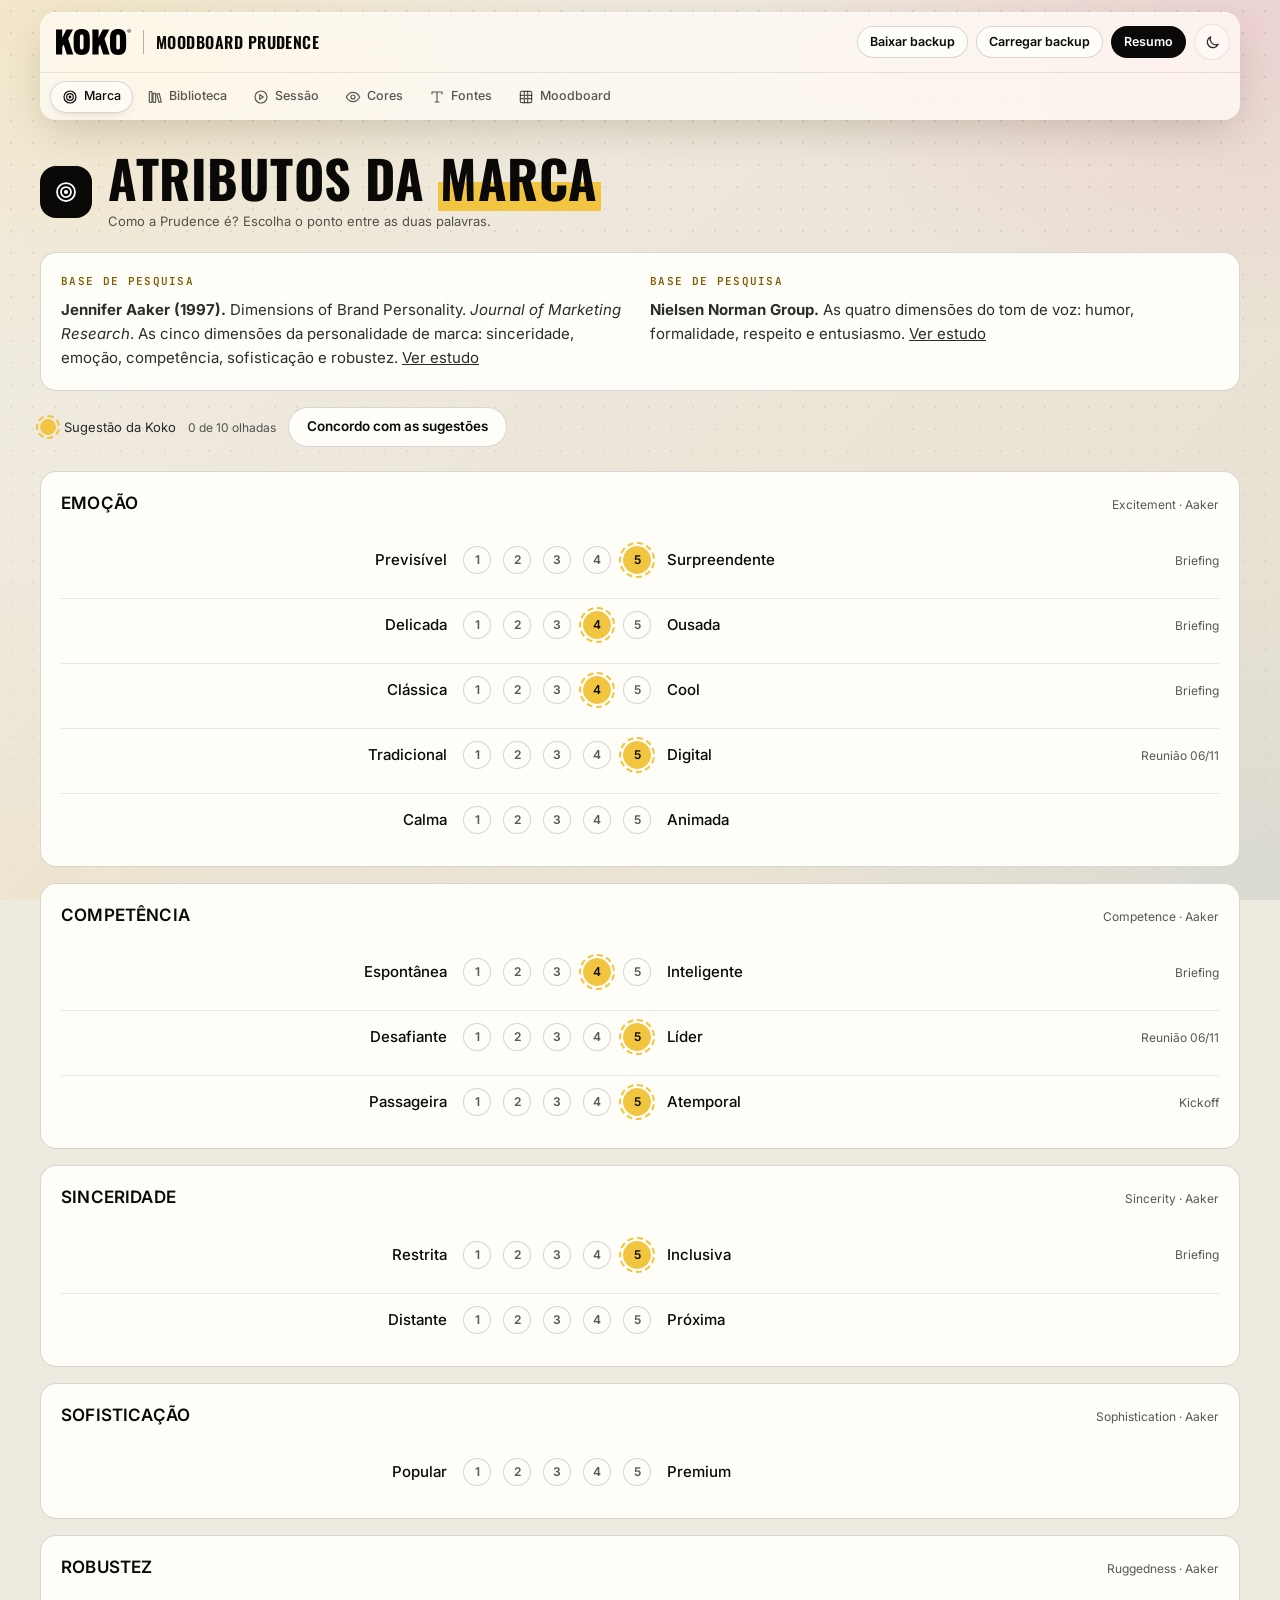
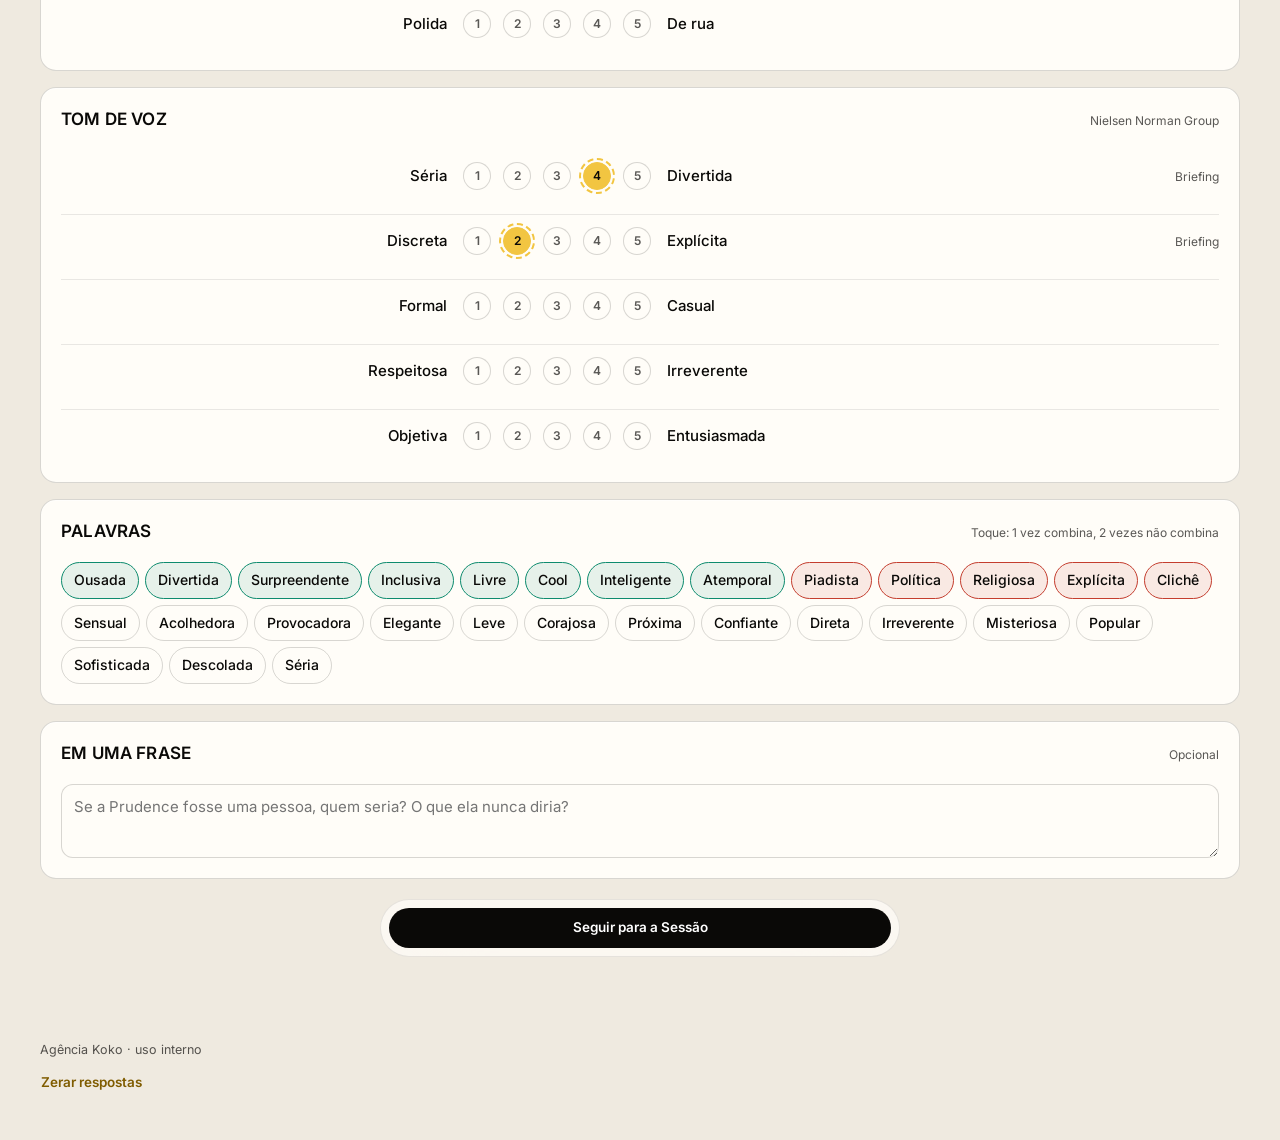
==== index.html @ bacb9eb4 "Moodboard e Resumo só com o que foi respondido; remove 'Quem está respondendo?' Co-Authored-By: Clau" ====
<!doctype html>
<html lang="pt-BR" data-tema="claro">
<head>
<meta charset="utf-8">
<meta name="viewport" content="width=device-width,initial-scale=1,viewport-fit=cover">
<meta name="robots" content="noindex, nofollow">
<link rel="icon" href="kit/marca/simbolo-preto.png">
<style>html,body{margin:0}img{max-width:100%}[hidden]{display:none!important}
/* fontes */
.fctl{position:sticky;top:57px;z-index:20;background:var(--bg);padding:10px 0 12px;border-bottom:1px solid var(--line);display:grid;gap:10px;margin-top:-6px}
.fctl .ft{font:inherit;font-size:20px;padding:12px 20px;border:1px solid var(--line);background:var(--card);color:var(--ink);border-radius:999px;width:100%}
.fctl .frow{display:flex;gap:14px;align-items:center;flex-wrap:wrap}
.fctl label{font-size:13px;color:var(--mute);display:flex;gap:8px;align-items:center}
.fctl input[type=range]{width:160px;accent-color:var(--ink)}
.aas{display:grid;grid-template-columns:repeat(auto-fill,minmax(120px,1fr));gap:10px;margin:10px 0 4px}.aa{display:flex;flex-direction:column;align-items:center;gap:2px;padding:14px 6px 10px;border:1px solid var(--line);border-radius:12px;background:var(--opaca);color:var(--ink);text-decoration:none}.aa:hover{border-color:var(--ink)}.aag{font-size:44px;line-height:1.1}.aan{font-size:12px;font-weight:600;text-align:center}.aab{font-size:10px;color:var(--tinta-4)}.aa.v-yes{border-color:var(--ok);outline:1px solid var(--ok);outline-offset:-1px}.aa.v-no{opacity:.45}
.fr{display:grid;grid-template-columns:230px minmax(0,1fr) 150px;gap:26px;align-items:center;padding:24px 0;border-bottom:1px solid var(--line)}
.fr.v-no{opacity:.4}
.fr.v-yes{border-left:4px solid var(--ok);padding-left:18px}
.fm{min-width:0}
.fm b{font-family:var(--f-d);font-size:21px;letter-spacing:-.02em;display:block;line-height:1.1}
.ftags{display:flex;flex-wrap:wrap;gap:4px;margin:8px 0 6px}
.ftag,.src{font-size:11px;font-weight:600;letter-spacing:.03em;border:1px solid var(--line);border-radius:999px;padding:2px 8px;color:var(--mute)}
.fwarn{color:var(--atencao-txt)}.src.s{color:var(--info-txt);border-color:currentColor}.src.g{color:var(--yes);border-color:currentColor}.src.a{color:var(--info-txt);border-color:currentColor}.src.m{color:var(--maybe);border-color:currentColor}
.fm p{margin:4px 0 8px;font-size:13px;color:var(--mute);line-height:1.4}
.fm a{font-size:13px;font-weight:600;color:var(--ink)}
.fs{font-size:var(--fs,72px);line-height:1.08;overflow-wrap:anywhere;min-width:0;color:var(--ink)}
.fimg{max-width:100%;max-height:300px;border-radius:var(--r1);display:block}
.fv{display:flex;flex-direction:column;gap:10px;align-items:flex-end}
.fvb{display:flex;gap:6px}
.fvb button{width:42px;height:42px;border-radius:50%;border:2px solid var(--line);background:var(--card);font-weight:800;font-size:18px;line-height:1}
.fvb button:hover{border-color:var(--ink)}
.fvb button[data-v=yes].on{background:var(--yes);border-color:var(--yes);color:#fff}
.fvb button[data-v=maybe].on{background:var(--maybe);border-color:var(--maybe);color:#fff}
.fvb button[data-v=no].on{background:var(--no);border-color:var(--no);color:#fff}
.fcmp{font-size:13px;display:flex;gap:6px;align-items:center;cursor:pointer;color:var(--mute)}
.cbar{position:fixed;left:50%;bottom:max(18px,env(safe-area-inset-bottom,0px));transform:translateX(-50%);z-index:80;background:var(--ink);color:var(--bg);border-radius:999px;padding:8px 10px 8px 20px;display:none;gap:12px;align-items:center;box-shadow:var(--sombra-popup);font-size:14px;white-space:nowrap}
.cbar.on{display:flex}
.cbar .kk-botao{background:var(--papel);color:var(--tinta);border-color:var(--papel)}
.panel.wide{max-width:1240px}
.cmpgrid{display:grid;grid-template-columns:repeat(auto-fit,minmax(300px,1fr));gap:28px;margin-top:20px}
.cc{border-top:2px solid var(--ink);padding-top:14px;min-width:0;overflow-wrap:anywhere}
.cc h3{margin:0}.cc a.kk-botao{margin-top:14px}
.fb{display:grid;grid-template-columns:repeat(auto-fill,minmax(280px,1fr));gap:22px}
.fbi{border-top:1px solid var(--line);padding-top:12px;min-width:0}
.fbi .big{font-size:56px;line-height:1.05;overflow-wrap:anywhere}
.fbi small{display:block;color:var(--mute);font-size:12px;margin-top:6px}
@media (max-width:860px){.fr{grid-template-columns:1fr;gap:12px}.fv{flex-direction:row;align-items:center;justify-content:space-between}.fctl{top:90px}}
</style>
<title>Moodboard da marca · Prudence</title>
<link rel="preconnect" href="https://fonts.googleapis.com">
<link rel="preconnect" href="https://fonts.gstatic.com" crossorigin>
<link rel="stylesheet" href="https://fonts.googleapis.com/css2?family=Oswald:wght@500;600;700&family=Inter:wght@400;500;600;700&family=JetBrains+Mono:wght@400;500;600&family=Playfair+Display:wght@400;500&display=swap">
<link rel="stylesheet" href="kit/koko.css">
<script src="kit/koko.js"></script>
<style>
/* Layout: prancha editorial em papel claro, filetes finos, tipografia grotesca. Três telas: Biblioteca (preparo), Sessão (avaliação ao vivo), Moodboard (resultado montado pelas reações). */
:root{
  --bg:var(--papel); --card:var(--opaca); --ink:var(--tinta); --mute:var(--tinta-3); --line:var(--borda); --soft:var(--rebaixo);
  --yes:var(--ok); --maybe:var(--atencao-txt); --no:var(--erro); --view:var(--inv-fundo);
  --f-d:var(--titulo); --f-b:var(--ui); --fs:72px;
}
*{box-sizing:border-box}
button{font:inherit;color:inherit;cursor:pointer}
.tag{font-size:11px;letter-spacing:.12em;text-transform:uppercase;font-weight:600;color:var(--mute)}
section.view{display:none;padding-top:26px}
section.view.on{display:block}
.head{display:flex;justify-content:space-between;align-items:end;gap:16px;flex-wrap:wrap;margin-bottom:22px}
.head h2{font-size:clamp(30px,4.6vw,54px);line-height:.98}
.head p{margin:10px 0 0;color:var(--mute);max-width:62ch}
.empty{border:1.5px dashed var(--line);border-radius:12px;padding:36px 24px;text-align:center;color:var(--mute)}
/* biblioteca */
.cat{border-top:1px solid var(--ink);padding:16px 0 34px}
.cat .chd{display:flex;justify-content:space-between;align-items:baseline;gap:14px;flex-wrap:wrap;margin-bottom:6px}
.cat h3{font-size:26px}
.cat .hint{color:var(--mute);font-size:14px;margin:0 0 14px;max-width:70ch}
.cat:not(.det) .grid{grid-template-columns:repeat(auto-fill,minmax(112px,1fr));gap:8px}.cat:not(.det) .th .im,.cat:not(.det) .drop{aspect-ratio:1/1}.cat:not(.det) .th input,.cat:not(.det) .th .lk{display:none}.cat:not(.det) .th .pickd{font-size:10px;padding:3px 7px}.grid{display:grid;grid-template-columns:repeat(auto-fill,minmax(168px,1fr));gap:12px}
.th{position:relative;background:var(--card);border-radius:var(--r1);overflow:hidden;border:2px solid transparent}
.th.sel{border-color:var(--ink)}
.th .im{display:block;width:100%;aspect-ratio:4/5;object-fit:cover;cursor:pointer;background:var(--soft)}
.th input{width:100%;border:0;border-top:1px solid var(--line);background:none;font:inherit;font-size:12px;padding:7px 8px;color:var(--ink)}
.th .lk{display:block;padding:6px 8px;font-size:12px;font-weight:600;color:var(--ink);border-top:1px solid var(--line);text-decoration:none}.th .lk:hover{text-decoration:underline}
.th .x{position:absolute;top:6px;right:6px;width:24px;height:24px;border-radius:50%;border:0;background:color-mix(in srgb,var(--inv-fundo) 70%,transparent);color:#fff;font-size:11px}
.th .pickd{position:absolute;top:6px;left:6px;border:0;border-radius:999px;background:color-mix(in srgb,var(--inv-fundo) 70%,transparent);color:#fff;font-size:11px;font-weight:600;padding:4px 9px}
.th.sel .pickd{background:#fff;color:#000}
.drop{aspect-ratio:4/5;border:1.5px dashed var(--line);border-radius:var(--r1);display:grid;place-items:center;text-align:center;color:var(--mute);font-size:13px;padding:12px;background:none}
.drop:hover,.cat.over .drop{border-color:var(--ink);color:var(--ink)}
.cat.over{background:color-mix(in srgb,var(--ink) 5%,transparent)}
.duels{display:flex;flex-wrap:wrap;gap:12px}
.dl{display:flex;align-items:center;gap:8px;background:var(--card);border-radius:8px;padding:8px}
.dl img{width:64px;height:80px;object-fit:cover;border-radius:var(--r1)}
.dl .dlq{max-width:220px;font-size:13px;line-height:1.3}
.dl .vs{font-family:var(--f-d);font-weight:800;font-size:13px;color:var(--mute)}
/* sessao */
.pills{display:flex;gap:6px;flex-wrap:wrap;margin-bottom:14px}
.prog{display:flex;justify-content:space-between;gap:12px;flex-wrap:wrap;font-size:13px;color:var(--mute);margin-bottom:10px;font-variant-numeric:tabular-nums}
.prog b{color:var(--ink)}
.t-yes{color:var(--yes)}.t-maybe{color:var(--maybe)}.t-no{color:var(--no)}
.single{display:grid;grid-template-columns:minmax(0,1.7fr) minmax(300px,1fr);gap:20px;align-items:stretch}
.viewer{background:var(--view);border-radius:var(--r2);display:grid;place-items:center;min-height:min(72vh,720px);position:relative;overflow:hidden}
.viewer img{max-width:100%;max-height:min(72vh,720px);object-fit:contain;display:block;cursor:zoom-in}
.side{display:flex;flex-direction:column;gap:14px;min-width:0}
.side h3{font-size:clamp(22px,2.6vw,32px);line-height:1.05}
.votes{display:grid;grid-template-columns:repeat(3,1fr);gap:8px}
.vote{border:2px solid var(--line);background:var(--card);border-radius:12px;padding:14px 6px;font-weight:700;font-size:15px;display:flex;flex-direction:column;align-items:center;gap:2px}
.vote span{font-size:26px;line-height:1;font-family:var(--f-d)}
.vote:hover{border-color:var(--ink)}
.vote[data-v="yes"].on{background:var(--yes);border-color:var(--yes);color:#fff}
.vote[data-v="maybe"].on{background:var(--maybe);border-color:var(--maybe);color:#fff}
.vote[data-v="no"].on{background:var(--no);border-color:var(--no);color:#fff}
.lbl{font-size:12px;color:var(--mute)}
.asp{display:flex;flex-wrap:wrap;gap:6px}
.ch{border:1.5px solid var(--line);background:none;border-radius:999px;padding:6px 12px;font-size:14px;font-weight:500;display:inline-flex;gap:6px;align-items:center}
.ch.pos{background:color-mix(in srgb,var(--yes) 18%,transparent);border-color:var(--yes)}
.ch.neg{background:color-mix(in srgb,var(--no) 18%,transparent);border-color:var(--no)}
.ch i{font-style:normal;font-weight:800;font-family:var(--f-d)}
.ch.pos i{color:var(--yes)}.ch.neg i{color:var(--no)}
textarea.note{width:100%;min-height:74px;resize:vertical;border:1px solid var(--line);background:var(--card);border-radius:var(--r2);padding:10px 12px;font:inherit;color:var(--ink)}
.navrow{display:flex;gap:8px;margin-top:auto}
.navrow .kk-botao{flex:1}
.strip{display:flex;gap:6px;overflow-x:auto;padding:14px 2px 6px;margin-top:10px}
.sm{flex:0 0 auto;width:58px;height:72px;border-radius:var(--r1);overflow:hidden;position:relative;border:3px solid transparent;padding:0;background:var(--soft);opacity:.75}
.sm img{width:100%;height:100%;object-fit:cover;display:block}
.sm.cur{opacity:1;outline:2px solid var(--ink);outline-offset:1px}
.sm.v-yes{border-color:var(--yes)}.sm.v-maybe{border-color:var(--maybe)}.sm.v-no{border-color:var(--no)}
.sm.duelsm{display:flex}.sm.duelsm img{width:50%}
.sm.v-pick{border-color:var(--ink)}
/* moodboard */
.mb-top{display:grid;grid-template-columns:1.1fr 1fr 1fr;border-top:1px solid var(--ink);border-bottom:1px solid var(--line);margin-bottom:26px}
.mb-top>div{padding:20px 22px 24px 0;min-width:0}
.mb-top>div+div{border-left:1px solid var(--line);padding-left:22px}
.mb-title{font-family:var(--f-d);font-weight:800;font-stretch:75%;font-size:clamp(52px,9vw,118px);line-height:.9;letter-spacing:-.03em;margin:10px 0 8px}
.mb-sub{color:var(--mute);margin:0}
.tal{display:flex;flex-direction:column;gap:7px;margin-top:12px}
.tr{display:grid;grid-template-columns:110px 1fr 26px;gap:10px;align-items:center;font-size:14px}
.tr .bar2{height:8px;background:var(--soft);border-radius:var(--rf);overflow:hidden}.tr .bar2 i{display:block;height:100%}
.tr.p i{background:var(--yes)}.tr.n i{background:var(--no)}
.tr span:last-child{text-align:right;color:var(--mute);font-variant-numeric:tabular-nums}
.sec{margin:0 0 34px;padding-top:14px;border-top:1px solid var(--line)}
.sec .sh{display:flex;justify-content:space-between;align-items:baseline;margin-bottom:12px}
.sec h3{font-size:24px}
.mos{display:grid;grid-template-columns:repeat(4,1fr);grid-auto-rows:clamp(130px,15vw,210px);gap:8px;grid-auto-flow:dense}
.mt{position:relative;border-radius:var(--r1);overflow:hidden;background:var(--soft);cursor:zoom-in;border:0;padding:0}
.mt img{position:absolute;inset:0;width:100%;height:100%;object-fit:cover;display:block}
.mt.L{grid-column:span 2;grid-row:span 2}.mt.T{grid-row:span 2}.mt.W{grid-column:span 2}
.mt .c{position:absolute;left:0;right:0;bottom:0;padding:8px 10px;background:color-mix(in srgb,var(--inv-fundo) 78%,transparent);color:var(--inv-tinta);font-size:12px;opacity:0;transition:opacity .15s;text-align:left}
.mt:hover .c{opacity:1}
.row{display:flex;flex-wrap:wrap;gap:8px}
.never img{width:96px;height:120px;object-fit:cover;border-radius:var(--r1);filter:grayscale(1);opacity:.7;display:block}
.pref{display:flex;align-items:center;gap:12px;background:var(--card);border-radius:var(--r2);padding:10px;flex:1 1 360px;min-width:0}
.pref .w{width:86px;height:108px;object-fit:cover;border-radius:var(--r1);outline:3px solid var(--yes);outline-offset:-3px}
.pref .l{width:56px;height:70px;object-fit:cover;border-radius:var(--r1);filter:grayscale(1);opacity:.6}
.pref .gt{font-family:var(--f-d);font-weight:800;color:var(--mute)}
.pref small{display:block;color:var(--mute);font-size:12px}
/* overlays */
.ov{position:fixed;inset:0;z-index:200;background:color-mix(in srgb,var(--inv-fundo) 60%,transparent);display:none;padding:max(20px,env(safe-area-inset-top,0px)) 20px 20px;overflow:auto}.ov.on{display:block}
.panel{max-width:820px;margin:0 auto;background:var(--card);border-radius:var(--r2);padding:24px 26px}
.panel h2{font-size:30px;margin-bottom:4px}.panel h3{font-size:12px;letter-spacing:.1em;text-transform:uppercase;color:var(--mute);margin:20px 0 8px;font-family:var(--f-b);font-weight:600}
.panel ul{margin:0;padding-left:18px}
.lb{position:fixed;inset:0;background:color-mix(in srgb,var(--inv-fundo) 92%,transparent);z-index:300;display:none;place-items:center;padding:24px;cursor:zoom-out}.lb.on{display:grid}.lb img{max-width:100%;max-height:100%;border-radius:var(--r1)}
.toast{position:fixed;left:50%;bottom:max(20px,env(safe-area-inset-bottom,0px));transform:translateX(-50%);background:var(--ink);color:var(--bg);padding:9px 16px;border-radius:999px;font-size:14px;z-index:400;display:none}.toast.on{display:block}

/* Visual do Design System interno da Koko: só variáveis do kit. */
h1,h2,h3{font-family:var(--titulo);text-transform:uppercase;font-weight:600;letter-spacing:.01em;margin:0}
.fm b,.vote span,.opt .cp span:first-child,.dl .vs,.pref .gt,.ch i,.mb-title{font-family:var(--titulo)}
.tag{font-family:var(--mono);color:var(--dourado-txt)}
section.view{padding-top:0}
.fctl{top:var(--topo-total);background:var(--vidro-barra);backdrop-filter:var(--desfoque);-webkit-backdrop-filter:var(--desfoque);padding:var(--esp-3) var(--esp-4);border:1px solid var(--borda-leve);border-radius:var(--r3);margin-top:0}
.fctl .ft{background:var(--opaca);border-color:var(--borda)}
.cat{border-top:1px solid var(--borda)}
.cat h3{font-size:24px}
.th{border-radius:var(--r2);border:1px solid var(--borda);background:var(--opaca)}
.th.sel{border-color:var(--tinta);outline:1px solid var(--tinta);outline-offset:-1px}
.dl,.pref,.opt{border-radius:var(--r2);background:var(--opaca);border:1px solid var(--borda)}
.viewer{border-radius:var(--r3)}
.vote{border-radius:var(--r2);border:1px solid var(--borda);background:var(--opaca)}
.vote[data-v="yes"].on,.vote[data-v="maybe"].on,.vote[data-v="no"].on{color:#fff}
.vote .kk-ic{width:26px;height:26px}
.ic{display:inline-flex;vertical-align:middle}
.fvb .kk-ic{width:20px;height:20px}
.fvb button{border-width:1px}
.th .x .kk-ic{width:12px;height:12px}
.th .x,.th .pickd{display:inline-flex;align-items:center;justify-content:center}
.prog .kk-ic{width:14px;height:14px}
.ch{border-width:1px;border-color:var(--borda)}
.ch.pos{background:var(--ok-fundo);border-color:var(--ok)}
.ch.neg{background:var(--erro-fundo);border-color:var(--erro)}
textarea.note{border-radius:var(--r2);background:var(--opaca);border-color:var(--borda)}
.panel{background:var(--opaca);border-radius:var(--r4);box-shadow:var(--sombra-popup);border:1px solid var(--borda-leve)}
.mb-title{font-stretch:normal;text-transform:uppercase;font-weight:700;letter-spacing:0;line-height:.95;font-size:clamp(40px,6.2vw,84px);overflow-wrap:normal}
.mb-top{border:1px solid var(--borda);border-radius:var(--r3);background:var(--opaca);overflow:hidden}.mb-top>div{padding:20px 22px 24px}.mb-top>div+div{padding-left:22px}
.sec{border-top-color:var(--borda)}
.kk-cabeca{margin-bottom:var(--esp-5)}
.kk-barra .kk-botao{flex:none}
.empty{border-color:var(--borda);border-radius:var(--r2)}
/* cores */
.pcard{width:min(100%,400px);margin:0 auto;display:flex;flex-direction:column;gap:var(--esp-3);transition:transform .2s,opacity .2s}
.pcard.sai-d{transform:translateX(60px) rotate(4deg);opacity:0}.pcard.sai-e{transform:translateX(-60px) rotate(-4deg);opacity:0}
.pcard.sim .pmock{outline:3px solid var(--ok);outline-offset:-3px}.pcard.nao .pmock{opacity:.5}
.pmock{--pb1:var(--tinta);--pb2:var(--papel);--pa1:var(--tinta-3);--pa2:var(--tinta-3);position:relative;aspect-ratio:4/5;overflow:hidden;border-radius:var(--r3);background:var(--pb1)}
.pmock .pc{position:absolute;right:-14%;top:-8%;width:68%;aspect-ratio:1;border-radius:var(--rf);background:var(--pa1)}
.pmock .pb{position:absolute;left:0;bottom:0;width:100%;height:13%;background:var(--pa2)}
.pmock .pl{position:absolute;left:8%;top:6%;color:var(--pb2);font-family:var(--titulo);font-size:20px;letter-spacing:.04em}
.pmock .pt{position:absolute;left:8%;bottom:20%;max-width:72%;color:var(--pb2);font-family:var(--titulo);font-size:clamp(30px,7vw,46px);line-height:.95;text-transform:uppercase}
.pt2{margin:var(--esp-2) 0 0;text-align:center;font-size:clamp(22px,3vw,28px)}
.psw{display:flex;gap:var(--esp-3);justify-content:center}
.psw div{flex:1;max-width:96px;text-align:center}
.psw i{--c:var(--borda);display:block;height:44px;border-radius:var(--r2);border:1px solid var(--borda);background:var(--c)}
.psw small{display:block;margin-top:4px;font-size:12px;color:var(--tinta-2)}
.pbar{display:flex;height:84px;border-radius:var(--r3);overflow:hidden;border:1px solid var(--borda)}
.pbar-i{--c:var(--borda);--w:auto;flex:0 0 var(--w);background:var(--c);display:flex;align-items:flex-end;padding:6px}
.pbar-i small{font-size:11px;color:var(--tinta);background:var(--opaca);padding:1px 6px;border-radius:var(--rf)}
/* marca */
.axstack{display:flex;flex-direction:column;gap:var(--esp-4)}
.axh{display:flex;justify-content:space-between;align-items:baseline;gap:var(--esp-3);flex-wrap:wrap;margin-bottom:var(--esp-2)}
.axrow{display:grid;grid-template-columns:minmax(80px,1fr) auto minmax(80px,1fr) 150px;gap:var(--esp-4);align-items:center;padding:var(--esp-3) 0;border-top:1px solid var(--borda-leve)}
.axh+.axrow{border-top:0}
.axl{text-align:right;font-weight:500}.axr{font-weight:500}
.axs{font-size:12px;color:var(--tinta-3);text-align:right}
.axleg{display:inline-flex;align-items:center;gap:var(--esp-2);font-size:13px;color:var(--tinta-2)}
.axleg .adot{width:16px;height:16px;cursor:default;font-size:0}
.axbase{display:grid;grid-template-columns:1fr 1fr;gap:var(--esp-5);margin-bottom:var(--esp-4)}
.axbase .kk-texto{margin:var(--esp-2) 0 0}
@media (max-width:760px){.axbase{grid-template-columns:1fr}}
.adots{display:flex;gap:var(--esp-3)}
.adot{width:28px;height:28px;font-weight:600;font-size:12px;line-height:1;font-family:inherit;color:var(--tinta-3);border-radius:var(--rf);border:1px solid var(--borda);background:var(--opaca);cursor:pointer;padding:0;transition:background .15s,border-color .15s}
.adot:hover:not(:disabled){border-color:var(--tinta-3)}
.adot[aria-pressed="true"]{background:var(--tinta-2);border-color:var(--tinta-2);color:var(--inv-tinta)}
.adot.koko{outline:2px dashed var(--amarelo);outline-offset:2px}
.adot.koko.on{background:var(--amarelo);border-color:var(--amarelo);color:var(--tinta)}
.adot:disabled{cursor:default}
@media (max-width:760px){.axrow{grid-template-columns:1fr 1fr;row-gap:var(--esp-2)}.axl{text-align:left}.adots{grid-column:1/-1;order:3;justify-content:center}.axr{text-align:right}.axs{grid-column:1/-1;order:4;text-align:center}}
/* duelo */
.duel{display:grid;grid-template-columns:repeat(2,minmax(0,min(35vh,440px)));justify-content:center;gap:var(--esp-4)}
.dcard{display:flex;flex-direction:column;border:1px solid var(--borda);border-radius:var(--r3);background:var(--opaca);overflow:hidden;transition:opacity .2s}
.dcard{position:relative}
.kseal{background:var(--opaca);color:var(--rosa-txt);border:1px solid var(--rosa-txt);padding:var(--esp-2) var(--esp-3);position:absolute;top:var(--esp-3);right:var(--esp-3);z-index:2;display:inline-flex;align-items:center;gap:var(--esp-1)}
.kdes{margin-top:var(--esp-4);padding:var(--esp-3);border:1px dashed var(--rosa-txt);border-radius:var(--r3)}
.kdes input{width:100%;box-sizing:border-box}
.krec{margin:var(--esp-3) 0 0;text-align:center;color:var(--tinta-2)}
.dcard.win{border-color:var(--ok);outline:2px solid var(--ok);outline-offset:-1px}
.dcard.lose{opacity:.5}
.dpic{position:relative;border:0;padding:0;background:var(--inv-fundo);display:block;aspect-ratio:1/1;width:100%;flex:none;overflow:hidden;cursor:zoom-in}
.dpic img{display:block}
.dpic .dfg{width:100%;height:100%;object-fit:cover}
.dnote{flex:1 1 220px;min-width:180px;width:auto}
.dmid input.note{flex:1 1 240px;min-width:200px;box-sizing:border-box;font:inherit;color:var(--tinta);background:var(--opaca);border:1px solid var(--borda);border-radius:var(--rf);padding:var(--esp-2) var(--esp-4)}
.kdes input.note{width:100%;box-sizing:border-box;font:inherit;color:var(--tinta);background:var(--opaca);border:1px solid var(--borda);border-radius:var(--r2);padding:var(--esp-3) var(--esp-4)}
.dhead{margin-bottom:var(--esp-3);text-align:center}
.dhead .dq{font-size:clamp(22px,2.6vw,32px)}
.dq{font-size:clamp(24px,3vw,36px);margin:var(--esp-1) 0 var(--esp-1);text-wrap:balance}
.dctx{margin:0;color:var(--tinta-3);font-size:14px}
.dlabel{font-size:15px;font-weight:600;color:var(--tinta);margin-right:auto;min-width:0}
.dfoot{flex:none;background:var(--opaca);display:flex;align-items:center;gap:var(--esp-2);padding:var(--esp-3) var(--esp-4)}
.dfoot .sel,.dmid .sel{border-color:var(--ok);color:var(--ok-txt);background:var(--ok-fundo)}
.dmid{display:flex;justify-content:center;max-width:1100px;margin-left:auto;margin-right:auto;align-items:center;gap:var(--esp-2);margin-top:var(--esp-3);margin-bottom:var(--esp-3);flex-wrap:wrap}
.dwhy{display:flex;flex-direction:column;gap:var(--esp-2);max-width:900px;margin:0 auto}
.dnav{position:sticky;bottom:max(12px,env(safe-area-inset-bottom,0px));z-index:30;display:flex;gap:var(--esp-2);padding:var(--esp-2);margin:var(--esp-4) auto 0;max-width:520px;background:var(--vidro-barra);backdrop-filter:var(--desfoque);-webkit-backdrop-filter:var(--desfoque);border:1px solid var(--borda-leve);border-radius:var(--rf)}
.dnav .kk-botao{flex:1}
@media (max-width:860px){.duel{grid-template-columns:1fr}}
kbd{font-family:var(--f-b);font-size:11px;border:1px solid var(--line);border-radius:var(--r1);padding:1px 5px;color:var(--mute)}
@media (max-width:860px){
  .single{grid-template-columns:1fr}.viewer{min-height:50vh}
  .mb-top{grid-template-columns:1fr}.mb-top>div+div{border-left:0;padding-left:0;border-top:1px solid var(--line)}
  .mos{grid-template-columns:repeat(2,1fr)}
}
</style>

</head>
<body>
<div class="kk-fundo" aria-hidden="true"></div>
<dialog class="kk-janela" id="reset" aria-labelledby="reset-t"><div class="kk-janela-caixa"><div class="kk-janela-cab"><h3 class="kk-h3" id="reset-t">Zerar todas as respostas?</h3></div><p class="kk-texto">Apaga as respostas de Marca, duelos, cores, fontes e referências votadas. As referências, os duelos e as escolhas da Koko continuam. Não dá para desfazer; se quiser guardar, baixe um backup antes.</p><div class="kk-pilha"><button class="kk-botao kk-botao--2" type="button" id="reset-no">Cancelar</button><button class="kk-botao kk-botao--perigo" type="button" id="reset-yes">Zerar respostas</button></div></div></dialog>
<svg class="kk-icones" aria-hidden="true">
  <symbol id="i-busca" viewBox="0 0 24 24"><circle cx="11" cy="11" r="7"/><path d="m20 20-4-4"/></symbol>
  <symbol id="i-check" viewBox="0 0 24 24"><path d="m5 12.5 4.5 4.5L19 7.5"/></symbol>
  <symbol id="i-fechar" viewBox="0 0 24 24"><path d="M6 6l12 12M18 6 6 18"/></symbol>
  <symbol id="i-ajuda" viewBox="0 0 24 24"><circle cx="12" cy="12" r="9"/><path d="M9.4 9.3a2.7 2.7 0 0 1 5.2.9c0 1.9-2.6 2.3-2.6 4.1"/><path d="M12 17.3h.01"/></symbol>
  <symbol id="i-lua" viewBox="0 0 24 24"><path d="M20 14.5A8 8 0 0 1 9.5 4a8 8 0 1 0 10.5 10.5z"/></symbol>
  <symbol id="i-sol" viewBox="0 0 24 24"><circle cx="12" cy="12" r="4"/><path d="M12 2v2M12 20v2M4.9 4.9l1.4 1.4M17.7 17.7l1.4 1.4M2 12h2M20 12h2M4.9 19.1l1.4-1.4M17.7 6.3l1.4-1.4"/></symbol>
  <symbol id="i-seta" viewBox="0 0 24 24"><path d="M5 12h14M13 6l6 6-6 6"/></symbol>
  <symbol id="i-fora" viewBox="0 0 24 24"><path d="M7 17 17 7M9 7h8v8"/></symbol>
  <symbol id="i-baixar" viewBox="0 0 24 24"><path d="M12 4v11"/><path d="m7.5 10.5 4.5 4.5 4.5-4.5"/><path d="M5 19.5h14"/></symbol>
  <symbol id="i-subir" viewBox="0 0 24 24"><path d="M12 15.5V4.5M7.5 9 12 4.5 16.5 9M5 19.5h14"/></symbol>
  <symbol id="i-biblioteca" viewBox="0 0 24 24"><rect x="3.5" y="4" width="4" height="16" rx="1"/><rect x="9" y="6.5" width="4" height="13.5" rx="1"/><path d="m14.8 7.6 3.5-.9 3.2 12.6-3.5.9Z"/></symbol>
  <symbol id="i-play" viewBox="0 0 24 24"><circle cx="12" cy="12" r="9"/><path d="m10 8.5 5.5 3.5-5.5 3.5Z"/></symbol>
  <symbol id="i-texto" viewBox="0 0 24 24"><path d="M4.5 7.5v-3h15v3M12 4.5v15M9 19.5h6"/></symbol>
  <symbol id="i-grade" viewBox="0 0 24 24"><rect x="3.5" y="3.5" width="17" height="17" rx="2"/><path d="M3.5 9.5h17M3.5 14.5h17M9.5 3.5v17M14.5 3.5v17"/></symbol>
  <symbol id="i-copiar" viewBox="0 0 24 24"><rect x="8.5" y="8.5" width="11" height="11" rx="2"/><path d="M15.5 8.5v-2a2 2 0 0 0-2-2h-7a2 2 0 0 0-2 2v7a2 2 0 0 0 2 2h2"/></symbol>
  <symbol id="i-lixo" viewBox="0 0 24 24"><path d="M4.5 7h15M9.5 7V4.5h5V7M6.5 7l1 12.5h9l1-12.5M10 11v5M14 11v5"/></symbol>
  <symbol id="i-olho" viewBox="0 0 24 24"><path d="M2 12s3.5-7 10-7 10 7 10 7-3.5 7-10 7S2 12 2 12Z"/><circle cx="12" cy="12" r="3"/></symbol>
  <symbol id="i-alvo" viewBox="0 0 24 24"><circle cx="12" cy="12" r="9"/><circle cx="12" cy="12" r="5"/><circle cx="12" cy="12" r="1.2" fill="currentColor"/></symbol>
  <symbol id="i-mais" viewBox="0 0 24 24"><path d="M12 5v14M5 12h14"/></symbol>
  <symbol id="i-expandir" viewBox="0 0 24 24"><path d="M4 9V4h5M20 9V4h-5M4 15v5h5M20 15v5h-5"/></symbol>
</svg>

<header class="kk-topo kk-topo--nav">
  <div class="kk-topo-linha">
    <a class="kk-marca" href="#biblioteca" aria-label="Moodboard da Prudence: voltar ao início">
      <img class="kk-marca-logo kk-so-claro" src="kit/marca/koko-com-registro-preto-justa.svg" alt="Koko">
      <img class="kk-marca-logo kk-so-escuro" src="kit/marca/koko-com-registro-branco-justa.svg" alt="Koko">
      <span class="kk-marca-fio" aria-hidden="true"></span>
      <span class="kk-marca-nome">Moodboard Prudence</span>
    </a>
    <div class="kk-topo-acoes">
      <button class="kk-botao kk-botao--p" id="sum" type="button">Resumo</button>
      <button type="button" class="kk-botao-icone" data-kk-tema aria-label="Alternar tema claro e escuro">
        <svg class="kk-ic kk-so-claro"><use href="#i-lua"></use></svg>
        <svg class="kk-ic kk-so-escuro"><use href="#i-sol"></use></svg>
      </button>
    </div>
  </div>
  <nav class="kk-nav" id="nav" aria-label="Telas">
    <a class="kk-nav-item" href="#marca" data-k="marca"><svg class="kk-ic"><use href="#i-alvo"></use></svg>Marca</a>
    <a class="kk-nav-item" href="#biblioteca" data-k="biblioteca"><svg class="kk-ic"><use href="#i-biblioteca"></use></svg>Biblioteca</a>
    <a class="kk-nav-item" href="#sessao" data-k="sessao"><svg class="kk-ic"><use href="#i-play"></use></svg>Sessão</a>
    <a class="kk-nav-item" href="#cores" data-k="cores"><svg class="kk-ic"><use href="#i-olho"></use></svg>Cores</a>
    <a class="kk-nav-item" href="#fontes" data-k="fontes"><svg class="kk-ic"><use href="#i-texto"></use></svg>Fontes</a>
    <a class="kk-nav-item" href="#moodboard" data-k="moodboard"><svg class="kk-ic"><use href="#i-grade"></use></svg>Moodboard</a>
  </nav>
</header>

<main class="kk-pagina">
<section class="view" id="v-marca">
  <div id="marca-tela"></div>
</section>

<section class="view" id="v-biblioteca">
  <div class="kk-cabeca"><span class="kk-selo kk-selo--tinta kk-selo--g"><svg class="kk-ic"><use href="#i-biblioteca"></use></svg></span>
    <div class="kk-cabeca-textos"><h1 class="kk-h1">Biblioteca de <mark class="kk-marca-texto">referências</mark></h1>
    <p class="kk-apoio">Arraste imagens para uma categoria, cole com Cmd+V ou use o botão. Para um duelo, selecione duas da mesma categoria.</p></div></div>
  <div class="kk-barra"><button class="kk-botao kk-botao--2" id="mkduel" disabled>Criar duelo com as 2 selecionadas</button></div>
  <div id="cats"></div>
  <div class="cat"><div class="chd"><h3>Duelos</h3><span class="tag" id="duelcount"></span></div><p class="hint">Pares que o cliente vai comparar na sessão.</p><div class="duels" id="duels"></div></div>
</section>

<section class="view" id="v-sessao">
  <div class="pills" id="pills"></div>
  <div class="prog" id="prog"></div>
  <div id="cur"></div>
  <div class="strip" id="strip"></div>
</section>

<section class="view" id="v-cores">
  <div id="cores-tela"></div>
</section>

<section class="view" id="v-fontes">
  <div class="kk-cabeca"><span class="kk-selo kk-selo--tinta kk-selo--g"><svg class="kk-ic"><use href="#i-texto"></use></svg></span>
    <div class="kk-cabeca-textos"><h1 class="kk-h1">Fontes <mark class="kk-marca-texto">ao vivo</mark></h1>
    <p class="kk-apoio">Escreva um texto e veja todas as fontes juntas. Marque as que gostou e as que não, e compare até três lado a lado.</p></div></div>
  <div class="fctl">
    <input class="ft" id="f-text" type="text" aria-label="Texto de teste" placeholder="Escreva aqui para testar">
    <div class="frow"><div class="row" id="f-presets"></div>
      <label>Tamanho <input id="f-size" type="range" min="24" max="160" value="72"><span id="f-sizev">72</span></label>
      <label><input id="f-up" type="checkbox"> CAIXA ALTA</label></div>
    <div class="pills" id="f-filters" style="margin:0"></div>
  </div>
  <div class="prog" style="margin:12px 0 0"><span id="fcount"></span></div>
  <div id="flist"></div>
</section>

<section class="view" id="v-moodboard">
  <div id="board"></div>
</section>
</main>
<footer class="kk-rodape"><p>Agência Koko · uso interno</p><button class="kk-botao kk-botao--texto" id="reset-btn" type="button">Zerar respostas</button></footer>

<div class="ov" id="ov"><div class="panel" id="panel"></div></div>
<div class="lb" id="lb"><img alt=""></div>
<div class="toast" id="toast" role="status"></div>
<div class="cbar" id="cbar"></div>
<input type="file" id="file" accept="image/*" multiple hidden>

<script>
/* Modo independente: quando a página roda fora do Claude, simula db e assets com IndexedDB (dados ficam só neste navegador). */
(function(){
  if(window.claude&&window.claude.use)return;
  const DBN='moodboard-prudence-27',ST='docs';
  const cache={},listeners={};let ready=null;
  const idb=()=>new Promise((res,rej)=>{const r=indexedDB.open(DBN,1);r.onupgradeneeded=()=>r.result.createObjectStore(ST);r.onsuccess=()=>res(r.result);r.onerror=()=>rej(r.error)});
  const load=()=>ready||(ready=idb().then(db=>new Promise((res,rej)=>{const tx=db.transaction(ST).objectStore(ST),keys=tx.getAllKeys(),vals=tx.getAll();tx.transaction.oncomplete=()=>{keys.result.forEach((k,i)=>cache[k]=vals.result[i]);res(db)};tx.transaction.onerror=()=>rej(tx.transaction.error)})).then(async db=>{await applySeed(db);return db}));
  /* referências iniciais (seed.json): cada id entra uma única vez por navegador, então o que a pessoa apagar não volta.
     "_remove" tira uma única vez referências que foram retiradas da lista. */
  async function applySeed(db){try{const r=await fetch('seed.json',{cache:'no-cache'});if(!r.ok)return;const seed=await r.json(),done=new Set((cache['meta/seeded']||{}).ids||[]),put=[],del=[];
    for(const col in seed){if(col==='_remove')continue;for(const id in seed[col]){const key='seed:'+col+'/'+id;if(done.has(key))continue;if(!cache[col+'/'+id]){cache[col+'/'+id]=seed[col][id];put.push([col+'/'+id,seed[col][id]])}done.add(key)}}
    for(const col in (seed._remove||{}))for(const id of seed._remove[col]){const key='rm:'+col+'/'+id;if(done.has(key))continue;if(cache[col+'/'+id]){delete cache[col+'/'+id];del.push(col+'/'+id)}done.add(key)}
    const prev=((cache['meta/seeded']||{}).ids||[]).length;
    if(put.length||del.length||done.size!==prev){cache['meta/seeded']={ids:[...done]};const t=db.transaction(ST,'readwrite'),st=t.objectStore(ST);put.forEach(([k,v])=>st.put(v,k));del.forEach(k=>st.delete(k));st.put(cache['meta/seeded'],'meta/seeded');await new Promise(r=>t.oncomplete=r)}}catch(e){}}
  const put=(k,v)=>load().then(db=>{const t=db.transaction(ST,'readwrite');v===null?t.objectStore(ST).delete(k):t.objectStore(ST).put(v,k)});
  const snap=c=>({docs:Object.keys(cache).filter(k=>k.startsWith(c+'/')).map(k=>({id:k.slice(c.length+1),data:()=>cache[k]}))});
  const notify=c=>(listeners[c]||[]).forEach(f=>f(snap(c)));
  const rid=()=>Math.random().toString(36).slice(2,10)+Date.now().toString(36).slice(-4);
  const docRef=(c,id)=>({id,async set(d){cache[c+'/'+id]=JSON.parse(JSON.stringify(d));await put(c+'/'+id,cache[c+'/'+id]);notify(c)},
    async update(d){const cur=cache[c+'/'+id];if(!cur)throw{code:'not_found'};cache[c+'/'+id]={...cur,...JSON.parse(JSON.stringify(d))};await put(c+'/'+id,cache[c+'/'+id]);notify(c)},
    async delete(){delete cache[c+'/'+id];await put(c+'/'+id,null);notify(c)}});
  const db={collection:c=>({doc:id=>docRef(c,id||rid()),onSnapshot(cb){(listeners[c]=listeners[c]||[]).push(cb);cb(snap(c));return()=>{listeners[c]=listeners[c].filter(f=>f!==cb)}}})};
  const toDataUrl=file=>new Promise((res,rej)=>{
    const fr=new FileReader();fr.onerror=()=>rej(fr.error);
    fr.onload=()=>{const img=new Image();img.onerror=()=>res(fr.result);img.onload=()=>{const M=1800,k=Math.min(1,M/Math.max(img.width,img.height));
      if(k===1&&file.size<900000)return res(fr.result);const c=document.createElement('canvas');c.width=Math.round(img.width*k);c.height=Math.round(img.height*k);c.getContext('2d').drawImage(img,0,0,c.width,c.height);res(c.toDataURL('image/jpeg',.88))};img.src=fr.result};fr.readAsDataURL(file)});
  const assets={async upload(file){const url=await toDataUrl(file);return{id:'a'+rid(),url,sizeBytes:url.length,contentType:file.type}}};
  window.__shim=true;window.claude={use:async n=>{if(n==='db'){await load();return db}if(n==='assets')return assets;return null}};
  /* backup: baixar e carregar um .json com tudo */
  window.addEventListener('DOMContentLoaded',()=>{
    const bar=document.querySelector('.kk-topo-acoes');if(!bar)return;
    const mk=(t,fn)=>{const b=document.createElement('button');b.className='kk-botao kk-botao--2 kk-botao--p';b.textContent=t;b.onclick=fn;return b};
    const inp=document.createElement('input');inp.type='file';inp.accept='application/json';inp.hidden=true;
    inp.onchange=async()=>{const f=inp.files[0];if(!f)return;try{const o=JSON.parse(await f.text());await load();for(const k in o){const a=cache[k],b=o[k];if(a&&(k.startsWith('duels2/')||k.startsWith('fonts2/'))&&b&&typeof b==='object'){cache[k]={...a,...b,picks:{...(a.picks||{}),...(b.picks||{})},votes:{...(a.votes||{}),...(b.votes||{})}}}else cache[k]=o[k];await put(k,cache[k])}new Set(Object.keys(o).map(k=>k.split('/')[0])).forEach(notify);alert('Backup carregado.')}catch(e){alert('Arquivo inválido.')}inp.value=''};
    const dl=mk('Baixar backup',async()=>{await load();const b=new Blob([JSON.stringify(cache)],{type:'application/json'}),a=document.createElement('a');a.href=URL.createObjectURL(b);a.download='moodboard-prudence-backup.json';a.click();setTimeout(()=>URL.revokeObjectURL(a.href),2000)});
    const up=mk('Carregar backup',()=>inp.click());
    const sum=document.getElementById('sum');bar.insertBefore(dl,sum);bar.insertBefore(up,sum);bar.append(inp)});
})();
</script>
<script>
const CATS=[
 {k:'foto',t:'Fotografia',hint:'Pessoas e momentos sem estereótipo: casais diversos, amigos, sensualidade sugerida e nunca explícita. Longe da "cerveja dos anos 2000".'},
 {k:'tipo',t:'Tipografia e layout',hint:'Referências visuais de letras e de layout. As fontes para escolher ficam na tela Fontes.'},
 {k:'cor',t:'Cores e paleta',hint:'Preto, branco e cinza como base, com acento pontual. Tem que durar anos.'},
 {k:'uni',t:'Uniforme e merch',hint:'Camisetas e moletons: logo discreto na frente, estampa criativa nas costas. Refs da Koko e de estampas de outras marcas.'},
 {k:'pdv',t:'PDV e trade',hint:'Clip strip, testeira de estande, display. Uma receita simples que o trade consiga repetir.'},
 {k:'graf',t:'Grafismo e textura',hint:'Adesivos, recortes, texturas. Pode partir da borda redonda do logo.'},
 {k:'clima',t:'Clima geral da marca',hint:'Imagens que resumem a atitude: ousada, divertida, inteligente, livre de preconceito.'},
 {k:'nao',t:'Contraexemplos',hint:'O que a marca não deve parecer. Alimenta a lista de "o que não fazer", inclusive para uso de IA.'}];
const ASP=['Cor','Tipografia','Fotografia','Composição','Clima','Humor','Textura','Ideia'];
const catT=k=>(CATS.find(c=>c.k===k)||{t:k}).t,catI=k=>Math.max(0,CATS.findIndex(c=>c.k===k));
const $=s=>document.querySelector(s);
function h(tag,props,...kids){const e=document.createElement(tag);for(const k in props||{}){const v=props[k];if(k==='class')e.className=v;else if(k==='style')e.style.cssText=v;else if(k.startsWith('on'))e.addEventListener(k.slice(2),v);else if(k.startsWith('aria-')&&typeof v==='boolean')e.setAttribute(k,String(v));else if(v===true)e.setAttribute(k,'');else if(v!==false&&v!=null)e.setAttribute(k,v)}for(const c of kids.flat())if(c!=null&&c!==false)e.append(c.nodeType?c:document.createTextNode(c));return e}
const ic=n=>{const e=document.createElement('span');e.className='ic';e.innerHTML='<svg class="kk-ic"><use href="#i-'+n+'"></use></svg>';return e};
function toast(m){const t=$('#toast');t.textContent=m;t.classList.add('on');clearTimeout(toast.t);toast.t=setTimeout(()=>t.classList.remove('on'),2400)}
function zoom(u){$('#lb img').src=u;$('#lb').classList.add('on')}
$('#lb').onclick=()=>$('#lb').classList.remove('on');

let db=null,assets=null,R={},DU={},view='biblioteca',sess={cat:'all',key:null,duelos:true},lib={sel:[],active:'foto'},pendingCat=null;
const refs=()=>Object.entries(R).map(([id,d])=>({id,...d})).sort((a,b)=>catI(a.cat)-catI(b.cat)||(a.ts||0)-(b.ts||0));
const PEOPLE=[['cliente','Cliente'],['livia','Lívia, designer'],['mari','Mari, gestora'],['isa','Isa, head']];
let me='cliente',mbWho='cliente';
try{me=localStorage.getItem('mb-me')||'cliente'}catch(e){}
const pname=id=>(PEOPLE.find(p=>p[0]===id)||[0,id])[1];
const who=()=>(view==='moodboard'||$('#ov').classList.contains('on'))?mbWho:(me||'cliente');
let PK={},FVT={};
const proj=(d,p)=>{const x=PK[d.id+'__'+p]||PK[(d.id||'')+'__'+p]||(p==='cliente'&&d.pick?{pick:d.pick,why:d.why,note:d.note}:null)||{};return{pick:x.pick||'',why:x.why||[],note:x.note||''}};
const COPY={'seed-duelo-01':{q:"Como a Prudence mostra o corpo?",la:"Detalhe de pele, sem rosto",lb:"Pessoas em conexão",ctx:"Define se as fotos tratam o corpo como textura ou colocam as pessoas como protagonistas."},'seed-duelo-02':{q:"Qual luz combina mais com a marca?",la:"Escura e dramática",lb:"Clara e natural",ctx:"Define a iluminação padrão das fotos da campanha."},'seed-duelo-03':{q:"As fotos da marca vêm em cor ou em preto e branco?",la:"Preto e branco",lb:"Cor",ctx:"Define se a fotografia usa cor como regra ou o preto e branco como assinatura."},'seed-duelo-04':{q:"Quem aparece nas fotos?",la:"Uma pessoa sozinha",lb:"Um casal",ctx:"Define se a marca fala com a pessoa (prazer próprio) ou com a relação."},'seed-duelo-05':{q:"Que tipo de desejo a marca mostra?",la:"Afeto e beijo",lb:"Provocação",ctx:"Define o grau de ousadia do tom visual."},'seed-duelo-06':{q:"Qual cenário tem mais a cara da Prudence?",la:"Chuveiro e água",lb:"Quarto e cama",ctx:"Define o cenário mais usado nas fotos e nos cartazes."},'seed-duelo-07':{q:"Onde essa intimidade acontece?",la:"Ao ar livre",lb:"Em ambiente fechado",ctx:"Define se a marca é aberta e leve ou fechada e íntima."},'seed-duelo-11':{q:"Quais cores de apoio acompanham o preto e o branco?",la:"Fúcsia e cítrico",lb:"Violeta e lima",ctx:"Define as cores de apoio da paleta."},'seed-duelo-12':{q:"A cor aparece chapada ou em degradê?",la:"Chapada e forte",lb:"Degradê com grão",ctx:"Define se a marca usa cor sólida ou degradê com textura."},'seed-duelo-13':{q:"Que estilo têm os adesivos e símbolos da marca?",la:"Símbolos geométricos",lb:"Texto e personagem",ctx:"Define os elementos gráficos soltos: ícones ou adesivos com frase."},'seed-duelo-14':{q:"Qual textura reforça a marca?",la:"Retícula de pontos",lb:"Grão suave",ctx:"Define a textura de apoio usada nas peças."},'seed-duelo-15':{q:"A textura é colorida ou em preto e branco?",la:"Colorida, em rosa",lb:"Preto e branco",ctx:"Define o uso de cor nas texturas."},'seed-duelo-16':{q:"A foto aparece natural ou com tratamento gráfico?",la:"Foto natural",lb:"Com retícula e forma",ctx:"Define se as fotos entram puras ou trabalhadas pela marca."},'seed-duelo-17':{q:"Como letra e imagem se encontram nos cartazes?",la:"Só letras",lb:"Foto com letras",ctx:"Define o formato dos cartazes: tipografia pura ou foto com letra."},'seed-duelo-u1':{q:"Na frente da camiseta, a peça é clara ou escura?",la:"Clara",lb:"Escura",ctx:"Define a cor-base da camiseta e do uniforme."},'seed-duelo-u2':{q:"Na frente, quanto a marca aparece?",la:"Assinatura minúscula",lb:"Nome em destaque",ctx:"Define a presença da marca no peito."},'seed-duelo-u3':{q:"Na frente, o texto é discreto ou vira lettering?",la:"Texto discreto",lb:"Lettering grande",ctx:"Define o peso da tipografia na estampa."},'seed-duelo-u4':{q:"Nas costas, qual composição?",la:"Vários elementos em grade",lb:"Uma imagem só",ctx:"Define a composição da estampa nas costas."},'seed-duelo-u5':{q:"Nas costas, ilustração ou só tipografia?",la:"Personagem ilustrado",lb:"Só tipografia",ctx:"Define se a marca terá um personagem ou será só tipográfica."}};
Object.assign(COPY,{
 'seed-duelo-01':{q:"Qual recorte de pele conta melhor a marca?",la:"Detalhe de pele, sem rosto",lb:"Pessoas em conexão",ctx:"Define como o recorte em zoom de pele convive com fotos de pessoas inteiras."},
 'seed-duelo-11':{q:"Qual dupla de destaque acompanha o preto e o branco?",la:"Fúcsia e cítrico",lb:"Violeta e lima",ctx:"Define a cor de destaque da marca, para a paleta não virar bagunça com o tempo."},
 'seed-duelo-13':{q:"Nos adesivos digitais, símbolo ou texto e personagem?",la:"Símbolos geométricos",lb:"Texto e personagem",ctx:"Define o estilo dos adesivos e figurinhas do digital."},
 'seed-duelo-26':{q:"Nos adesivos, elementos em grade ou soltos?",la:"Em blocos, em grade",lb:"Soltos, espalhados",ctx:"Define como os elementos do digital se organizam."},
 'seed-duelo-28':{q:"Nos ícones digitais, chapados ou com contorno?",la:"Ícones chapados",lb:"Ilustração com contorno grosso",ctx:"Define o estilo dos ícones do digital."}
});
const CP=id=>COPY[id]||{};
const dv=d=>({...d,...CP(d.id),...proj(d,who())});
const duels=()=>Object.entries(DU).map(([id,d])=>({id,...d,...CP(id),...proj({...d,id},who())})).sort((a,b)=>(a.ts||0)-(b.ts||0));
function needMe(){return true}
const duelCat=d=>(R[d.a]||R[d.b]||{}).cat;

/* ---------- gravacao ---------- */
async function w(fn,msg){try{await fn()}catch(e){toast((msg||'Não foi possível salvar')+(e&&e.code?' ('+e.code+')':''))}}
const rD=id=>db.collection('refs2').doc(id),dD=id=>db.collection('duels2').doc(id);
async function upload(files,cat){
  if(!assets){toast('Upload indisponível para este acesso');return}
  let n=0;const t0=Date.now();
  for(const f of files){if(!f.type.startsWith('image/'))continue;
    try{const a=await assets.upload(f);await rD(db.collection('refs2').doc().id).set({url:a.url,assetId:a.id,cat,cap:f.name.replace(/\.[^.]+$/,''),vote:'',asp:{},note:'',ts:t0+n});n++}catch(e){toast('Falha ao subir '+f.name)}}
  if(n)toast(n+(n>1?' imagens adicionadas':' imagem adicionada'))}
const setVote=(id,v)=>w(()=>rD(id).update({vote:R[id].vote===v?'':v}));
function cycleAsp(id,a){const cur={...(R[id].asp||{})},v=cur[a]||'',nx=v===''?'+':v==='+'?'-':'';if(nx)cur[a]=nx;else delete cur[a];return w(()=>rD(id).update({asp:cur}))}
const setNote=(id,t)=>w(()=>rD(id).update({note:t}));
const setCap=(id,t)=>w(()=>rD(id).update({cap:t}));
async function delRef(id){const ds=duels().filter(d=>d.a===id||d.b===id);lib.sel=lib.sel.filter(x=>x!==id);await w(async()=>{for(const d of ds)await dD(d.id).delete();await rD(id).delete()},'Não foi possível remover')}
const mkDuel=(a,b)=>w(()=>dD(db.collection('duels2').doc().id).set({a,b,pick:'',why:[],note:'',ts:Date.now()}));
const savePick=(id,patch)=>{const pr=proj({...DU[id],id},me);return w(()=>db.collection('picks2').doc(id+'__'+me).set({duel:id,person:me,pick:pr.pick,why:pr.why,note:pr.note,...patch}))};
const setPick=(id,v)=>{if(!needMe())return;const pr=proj({...DU[id],id},me);return savePick(id,{pick:pr.pick===v?'':v})};
function toggleWhy(id,a){if(!needMe())return;const pr=proj({...DU[id],id},me),cur=new Set(pr.why);cur.has(a)?cur.delete(a):cur.add(a);return savePick(id,{why:[...cur]})}
const setDNote=(id,t)=>{if(!needMe())return;return savePick(id,{note:t})};
const delDuel=id=>w(()=>dD(id).delete());

function aaStrip(){
  const t=h('div',{class:'aas'},FONTS.filter(f=>f.s!=='m'&&(fst.todas||CORE.has(f.id))).map(f=>{const v=fvv(f.id)||'';
    return h('a',{class:'aa'+(v?' v-'+v:''),href:'#fontes',title:f.n,onclick:()=>{fst.filter='all'}},
      h('span',{class:'aag',style:live(f)?fstyle(f):''},'Aa'),
      h('span',{class:'aan'},f.n),h('span',{class:'aab'},f.s==='g'?'Google':f.s==='s'?'Sistema':'Adobe'))}));
  return h('div',{},t,h('div',{class:'hint',style:'margin:6px 0 14px'},'Clique em uma fonte para vê-la ao vivo na tela Fontes.'))}
/* ---------- biblioteca ---------- */
const libDet=new Set();
function renderLib(){
  const inDuel=new Set(duels().flatMap(d=>[d.a,d.b]));
  $('#cats').replaceChildren(...CATS.map(c=>{
    const list=refs().filter(r=>r.cat===c.k);
    const sec=h('div',{class:'cat'+(libDet.has(c.k)?' det':''),'data-cat':c.k},
      h('div',{class:'chd'},h('h3',{},c.t),h('div',{class:'row'},h('span',{class:'tag',style:'align-self:center'},c.k==='tipo'?FONTS.length+' fontes':list.length+(list.length===1?' imagem':' imagens')),h('button',{class:'kk-botao kk-botao--2',onclick:()=>{libDet.has(c.k)?libDet.delete(c.k):libDet.add(c.k);renderLib()}},libDet.has(c.k)?'Miniaturas':'Legendas e links'),h('button',{class:'kk-botao kk-botao--2',onclick:()=>{pendingCat=c.k;$('#file').value='';$('#file').click()}},'Subir imagens'))),
      h('p',{class:'hint'},c.hint),
      c.k==='tipo'?aaStrip():null,
      h('div',{class:'grid'},list.map(r=>{
        const th=h('div',{class:'th'+(lib.sel.includes(r.id)?' sel':'')},
          h('img',{class:'im',src:r.url,alt:r.cap||'',loading:'lazy',onclick:()=>zoom(r.url)}),
          h('button',{class:'pickd',onclick:()=>toggleSel(r)},lib.sel.includes(r.id)?'selecionada':'selecionar'),
          h('button',{class:'x','aria-label':'Remover',onclick:()=>delRef(r.id)},ic('fechar')));
        const i=h('input',{value:r.cap||'','aria-label':'Legenda',placeholder:'Legenda ou fonte'});i.addEventListener('change',()=>setCap(r.id,i.value));th.append(i);if(r.link)th.append(h('a',{class:'lk',href:r.link,target:'_blank',rel:'noopener'},(r.linkLabel||(r.linkLabel||'Baixar a fonte'))));
        return th}),
        h('button',{class:'drop',onclick:()=>{pendingCat=c.k;$('#file').value='';$('#file').click()}},list.length?'+ mais imagens':'Arraste imagens aqui, cole com Cmd+V ou clique')));
    sec.addEventListener('dragover',e=>{if([...e.dataTransfer.types].includes('Files')){e.preventDefault();sec.classList.add('over')}});
    sec.addEventListener('dragleave',()=>sec.classList.remove('over'));
    sec.addEventListener('drop',e=>{e.preventDefault();sec.classList.remove('over');upload([...e.dataTransfer.files],c.k)});
    sec.addEventListener('pointerenter',()=>lib.active=c.k);
    return sec}));
  const dl=duels();$('#duelcount').textContent=dl.length+(dl.length===1?' duelo':' duelos');
  $('#duels').replaceChildren(...(dl.length?dl.map(d=>h('div',{class:'dl'},h('img',{src:(R[d.a]||{}).url||'',alt:''}),h('span',{class:'vs'},'vs'),h('img',{src:(R[d.b]||{}).url||'',alt:''}),h('span',{class:'dlq'},d.q||'Sem pergunta'),h('button',{class:'kk-botao kk-botao--2',onclick:()=>delDuel(d.id),style:'padding:4px 10px'},'Remover'))):[h('div',{class:'empty',style:'flex:1'},'Nenhum duelo ainda.')]));
  $('#mkduel').disabled=lib.sel.length!==2;
}
function toggleSel(r){const i=lib.sel.indexOf(r.id);if(i>=0)lib.sel.splice(i,1);else{if(lib.sel.length>=2)lib.sel.shift();lib.sel.push(r.id)}renderLib()}
$('#mkduel').onclick=async()=>{if(lib.sel.length!==2)return;const[a,b]=lib.sel;lib.sel=[];await mkDuel(a,b);toast('Duelo criado')};
$('#file').addEventListener('change',e=>{if(pendingCat&&e.target.files.length)upload([...e.target.files],pendingCat)});
document.addEventListener('paste',e=>{if(view!=='biblioteca'||e.target.closest('input,textarea'))return;const fs=[...(e.clipboardData||{}).files||[]].filter(f=>f.type.startsWith('image/'));if(fs.length){e.preventDefault();upload(fs,lib.active)}});

/* ---------- sessao ---------- */
function queue(){
  const q=[];CATS.filter(c=>sess.cat==='all'||sess.cat===c.k).forEach(c=>{
    if(!sess.duelos)refs().filter(r=>r.cat===c.k).forEach(r=>q.push({k:'r',id:r.id,cat:c.k}));
    duels().filter(d=>duelCat(d)===c.k).forEach(d=>q.push({k:'d',id:d.id,cat:c.k}))});
  return q}
const qkey=i=>i.k+':'+i.id;
function go(delta){const q=queue();if(!q.length)return;let i=q.findIndex(x=>qkey(x)===sess.key);i=Math.max(0,Math.min(q.length-1,(i<0?0:i)+delta));sess.key=qkey(q[i]);renderSess()}
function renderSess(){
  const all=queue();
  const nd=c=>duels().filter(d=>c==='all'||duelCat(d)===c).length,nr=c=>refs().filter(r=>c==='all'||r.cat===c).length;
  $('#pills').replaceChildren(    h('span',{class:'lbl',style:'align-self:center'},'Categoria:'),
    h('button',{class:'kk-chip','aria-pressed':sess.cat==='all',onclick:()=>{sess.cat='all';sess.key=null;renderSess()}},'Todas'),
    ...CATS.map(c=>{const n=nd(c.k);return n?h('button',{class:'kk-chip','aria-pressed':sess.cat===c.k,onclick:()=>{sess.cat=c.k;sess.key=null;renderSess()}},c.t+' · '+n):null}).filter(Boolean));
  if(!all.length){$('#prog').replaceChildren();$('#cur').replaceChildren(h('div',{class:'empty'},'Não há duelos nesta categoria. Crie na ',h('a',{href:'#biblioteca',style:'color:inherit'},'Biblioteca'),'.'));$('#strip').replaceChildren();return}
  let i=all.findIndex(x=>qkey(x)===sess.key);if(i<0){i=0;sess.key=qkey(all[0])}
  const it=all[i],rs=refs(),cnt=v=>rs.filter(r=>r.vote===v).length;
  const dAns=duels().filter(d=>d.pick).length;
  $('#prog').replaceChildren(h('span',{},h('b',{},i+1),' de ',all.length,' · ',catT(it.cat)),sess.duelos?h('span',{},dAns+' de '+duels().length+' duelos respondidos  ',h('kbd',{},'←'),' ',h('kbd',{},'→'),' navegar'):h('span',{},h('span',{class:'t-yes'},ic('check'),' '+cnt('yes')),'   ',h('span',{class:'t-maybe'},ic('ajuda'),' '+cnt('maybe')),'   ',h('span',{class:'t-no'},ic('fechar'),' '+cnt('no')),'   ',h('kbd',{},'←'),' ',h('kbd',{},'→'),' navegar  ',h('kbd',{},'G'),' ',h('kbd',{},'T'),' ',h('kbd',{},'N'),' votar'));
  $('#cur').replaceChildren(it.k==='r'?singleView(R[it.id],it.id,i,all):duelView(dv({...DU[it.id],id:it.id}),it.id,i,all));
  $('#strip').replaceChildren(...all.map((x,j)=>{
    const cls='sm'+(j===i?' cur':'');
    if(x.k==='r'){const r=R[x.id];return h('button',{class:cls+(r.vote?' v-'+r.vote:''),'aria-label':'Ir para '+(j+1),onclick:()=>{sess.key=qkey(x);renderSess()}},h('img',{src:r.url,alt:''}))}
    const d=dv({...DU[x.id],id:x.id});return h('button',{class:cls+' duelsm'+(d.pick?' v-pick':''),'aria-label':'Duelo '+(j+1),onclick:()=>{sess.key=qkey(x);renderSess()}},h('img',{src:(R[d.a]||{}).url,alt:''}),h('img',{src:(R[d.b]||{}).url,alt:''}))}));
  const st=$('#strip'),cur=$('#strip .cur');if(cur)st.scrollLeft=cur.offsetLeft-st.clientWidth/2+cur.offsetWidth/2}
function singleView(r,id,i,all){
  const note=h('textarea',{class:'note',placeholder:'Anotação da conversa (opcional)','aria-label':'Anotação'});note.value=r.note||'';note.addEventListener('change',()=>setNote(id,note.value));
  return h('div',{class:'single'},
    h('div',{class:'viewer'},h('img',{src:r.url,alt:r.cap||'',onclick:()=>zoom(r.url)})),
    h('aside',{class:'side'},h('div',{class:'tag'},catT(r.cat)),h('h3',{},r.cap||'Sem legenda'),r.link?h('a',{class:'kk-botao kk-botao--2',href:r.link,target:'_blank',rel:'noopener',style:'align-self:flex-start;text-decoration:none;color:inherit'},(r.linkLabel||(r.linkLabel||'Onde baixar'))):null,
      h('div',{class:'votes'},...[['yes','check','Gostei'],['maybe','ajuda','Talvez'],['no','fechar','Não gostei']].map(([v,g,l])=>h('button',{class:'vote'+(r.vote===v?' on':''),'data-v':v,onclick:()=>setVote(id,v)},ic(g),h('span',{},l)))),
      h('div',{class:'lbl'},'O que chama atenção? Clique uma vez se é bom (+), duas se é ruim (−).'),
      h('div',{class:'asp'},ASP.map(a=>{const v=(r.asp||{})[a]||'';return h('button',{class:'ch'+(v==='+'?' pos':v==='-'?' neg':''),onclick:()=>cycleAsp(id,a)},a,v?h('i',{},v==='+'?'+':'−'):null)})),
      note,h('div',{class:'navrow'},h('button',{class:'kk-botao kk-botao--2',disabled:i===0,onclick:()=>go(-1)},'Anterior'),h('button',{class:'kk-botao',disabled:i===all.length-1,onclick:()=>go(1)},'Próxima'))))}
const KOKO={};
let DSG=false;
try{const q=new URLSearchParams(location.search).get('designer');if(q==='1')localStorage.setItem('mb-dsg','1');else if(q==='0')localStorage.removeItem('mb-dsg');DSG=localStorage.getItem('mb-dsg')==='1'}catch(e){}
const setRec=(id,v,why)=>{const cur=DU[id]||{};return w(()=>dD(id).update({rec:v,recWhy:why===undefined?(cur.recWhy||''):why}))};
const kokoOf=d=>KOKO[d.id]||((d.rec==='a'||d.rec==='b')?{pick:d.rec,why:d.recWhy||''}:null);
function duelView(d,id,i,all){
  const kr=kokoOf({...d,id}),pk=d.pick,chosen=pk==='a'||pk==='b';
  const card=(side,r)=>{const win=pk===side||pk==='both',lose=(pk==='a'||pk==='b')&&pk!==side||pk==='none',lab=d[side==='a'?'la':'lb'];
    return h('div',{class:'dcard'+(win?' win':'')+(lose?' lose':'')},
      h('button',{class:'dpic',onclick:()=>zoom((r||{}).url),'aria-label':'Ampliar '+(lab||side.toUpperCase())},
        h('img',{class:'dfg',src:(r||{}).url,alt:(r||{}).cap||''}),
        kr&&kr.pick===side?h('span',{class:'kk-etiqueta kk-etiqueta--novo kseal'},ic('alvo'),'Escolha Koko'):null),
      h('div',{class:'dfoot'},h('span',{class:'dlabel'},lab||''),
        h('button',{class:'kk-botao kk-botao--2'+(pk===side?' sel':''),onclick:()=>setPick(id,side)},pk===side?[ic('check'),' Preferida']:'Prefiro esta')))};
  const note=h('input',{class:'note dnote',type:'text',placeholder:'Anotação (opcional)','aria-label':'Anotação'});note.value=d.note||'';note.addEventListener('change',()=>setDNote(id,note.value));
  return h('div',{},
    h('div',{class:'dhead'},h('div',{class:'tag'},'Duelo · '+catT(duelCat(d))),d.q?h('h2',{class:'dq'},d.q):null,d.ctx?h('p',{class:'dctx'},'Isso define '+d.ctx.replace(/^Define /,'')):null),
    h('div',{class:'duel'},card('a',R[d.a]),card('b',R[d.b])),
    kr?h('p',{class:'krec'},h('strong',{},'Escolha Koko: '+(kr.pick==='a'?d.la:d.lb)+(kr.why?'. ':'')),kr.why):null,
    h('div',{class:'dmid'},h('button',{class:'kk-chip','aria-pressed':pk==='both',onclick:()=>setPick(id,'both')},'As duas'),h('button',{class:'kk-chip','aria-pressed':pk==='none',onclick:()=>setPick(id,'none')},'Nenhuma das duas'),note),
    h('div',{class:'dwhy'},
      chosen?[h('div',{class:'lbl'},'Por que a '+pk.toUpperCase()+'? Pode marcar mais de um.'),h('div',{class:'asp'},ASP.map(a=>h('button',{class:'ch'+((d.why||[]).includes(a)?' pos':''),onclick:()=>toggleWhy(id,a)},a)))]:null,
      null),
    DSG?(()=>{const t=h('input',{class:'note',type:'text',placeholder:'Por que a Koko escolhe este lado? (aparece para o cliente)','aria-label':'Motivo da escolha Koko'});t.value=d.recWhy||'';t.addEventListener('change',()=>setRec(id,d.rec||'',t.value));
      return h('div',{class:'kdes'},h('div',{class:'lbl'},'Modo designer · sua escolha Koko'),h('div',{class:'dmid'},['a','b'].map(x=>h('button',{class:'kk-chip','aria-pressed':d.rec===x,onclick:()=>setRec(id,d.rec===x?'':x)},'Koko escolhe '+x.toUpperCase())),h('button',{class:'kk-chip','aria-pressed':!d.rec,onclick:()=>setRec(id,'')},'Sem escolha')),t)})():null,
    h('div',{class:'dnav'},h('button',{class:'kk-botao kk-botao--2',disabled:i===0,onclick:()=>go(-1)},'Anterior'),h('button',{class:'kk-botao',disabled:i===all.length-1,onclick:()=>go(1)},'Próxima')))}
document.addEventListener('keydown',e=>{
  if(view!=='sessao'||e.target.closest('input,textarea')||e.metaKey||e.ctrlKey)return;
  const q=queue(),it=q.find(x=>qkey(x)===sess.key);
  if(e.key==='ArrowRight'||e.key==='Enter'){e.preventDefault();go(1)}else if(e.key==='ArrowLeft'){e.preventDefault();go(-1)}
  else if(it&&it.k==='r'){const k=e.key.toLowerCase();if(k==='g')setVote(it.id,'yes');else if(k==='t')setVote(it.id,'maybe');else if(k==='n')setVote(it.id,'no')}
  else if(it&&it.k==='d'){const k=e.key.toLowerCase();if(k==='a')setPick(it.id,'a');else if(k==='b')setPick(it.id,'b');else if(k==='d')setPick(it.id,'both');else if(k==='n')setPick(it.id,'none')}});


/* ---------- atributos da marca ---------- */
let ATT={};
const AXES=[
 {g:'Emoção',k:'obvio',l:'Previsível',r:'Surpreendente',pre:5,why:'Do briefing: "nada óbvia".'},
 {g:'Emoção',k:'ousadia',l:'Delicada',r:'Ousada',pre:4,why:'Do briefing: "ousada".'},
 {g:'Emoção',k:'estilo',l:'Clássica',r:'Cool',pre:4,why:'Do briefing: "cool".'},
 {g:'Emoção',k:'digital',l:'Tradicional',r:'Digital',pre:5,why:'Da conversa de 06/11: público nativo digital.'},
 {g:'Emoção',k:'energia',l:'Calma',r:'Animada',pre:0,why:'Sem sugestão: onde a marca fica?'},
 {g:'Competência',k:'mente',l:'Espontânea',r:'Inteligente',pre:4,why:'Do briefing: "é inteligente".'},
 {g:'Competência',k:'posicao',l:'Desafiante',r:'Líder',pre:5,why:'Da conversa de 06/11: maior do mercado.'},
 {g:'Competência',k:'tempo',l:'Passageira',r:'Atemporal',pre:5,why:'Do kickoff: materiais que durem.'},
 {g:'Sinceridade',k:'publico',l:'Restrita',r:'Inclusiva',pre:5,why:'Do briefing: "fala com todos".'},
 {g:'Sinceridade',k:'prox',l:'Distante',r:'Próxima',pre:0,why:'Sem sugestão: onde a marca fica?'},
 {g:'Sofisticação',k:'tom',l:'Popular',r:'Premium',pre:0,why:'Sem sugestão: onde a marca fica?'},
 {g:'Robustez',k:'rua',l:'Polida',r:'De rua',pre:0,why:'Sem sugestão: onde a marca fica?'},
 {g:'Tom de voz',k:'humor',l:'Séria',r:'Divertida',pre:4,why:'Do briefing: "divertida".'},
 {g:'Tom de voz',k:'sensual',l:'Discreta',r:'Explícita',pre:2,why:'Do briefing: não ser "explícita demais".'},
 {g:'Tom de voz',k:'formal',l:'Formal',r:'Casual',pre:0,why:'Sem sugestão: onde a marca fica?'},
 {g:'Tom de voz',k:'irrev',l:'Respeitosa',r:'Irreverente',pre:0,why:'Sem sugestão: onde a marca fica?'},
 {g:'Tom de voz',k:'entus',l:'Objetiva',r:'Entusiasmada',pre:0,why:'Sem sugestão: onde a marca fica?'}
];
const WORDS=[['Ousada',1],['Divertida',1],['Surpreendente',1],['Inclusiva',1],['Livre',1],['Cool',1],['Inteligente',1],['Atemporal',1],['Piadista',-1],['Política',-1],['Religiosa',-1],['Explícita',-1],['Clichê',-1],['Sensual',0],['Acolhedora',0],['Provocadora',0],['Elegante',0],['Leve',0],['Corajosa',0],['Próxima',0],['Confiante',0],['Direta',0],['Irreverente',0],['Misteriosa',0],['Popular',0],['Sofisticada',0],['Descolada',0],['Séria',0]];
const apos=a=>{const x=ATT['ax-'+a.k];return x&&x.pos?x.pos:a.pre};
const astat=a=>{const x=ATT['ax-'+a.k];if(x&&x.pos)return a.pre&&x.pos===a.pre?'Combinado':a.pre?'Seu ajuste':'Sua resposta';return a.pre?'Sugestão Koko':'Para você escolher'};
const astag=t=>({Combinado:'kk-etiqueta--ok','Seu ajuste':'kk-etiqueta--novo','Sua resposta':'kk-etiqueta--ok','Sugestão Koko':'kk-etiqueta--info','Para você escolher':'kk-etiqueta--ponto'})[t];
const wvS=w=>{const x=ATT['w-'+w[0]];return x&&x.v?x.v:''};
const wv=w=>{const x=ATT['w-'+w[0]];return x&&'v' in x?x.v:(w[1]>0?'pos':w[1]<0?'neg':'')};
const setAx=(k,pos)=>w(()=>db.collection('attrs2').doc('ax-'+k).set({pos}));
const setWd=(n,v)=>w(()=>db.collection('attrs2').doc('w-'+n).set({v}));
const setAttNote=t=>w(()=>db.collection('attrs2').doc('note').set({t}));
function dots(a,on){const t=!!(ATT['ax-'+a.k]&&ATT['ax-'+a.k].pos);return h('div',{class:'adots',role:'group','aria-label':a.l+' ou '+a.r},[1,2,3,4,5].map(n=>h('button',{type:'button',class:'adot'+(a.pre===n?' koko'+(t?'':' on'):''),'aria-pressed':t&&apos(a)===n,'aria-label':'Posição '+n+' de 5'+(a.pre===n?', sugestão da Koko':''),disabled:on===false,onclick:()=>setAx(a.k,n)},String(n))))}
const GDESC={'Emoção':'Excitement · Aaker','Competência':'Competence · Aaker','Sinceridade':'Sincerity · Aaker','Sofisticação':'Sophistication · Aaker','Robustez':'Ruggedness · Aaker','Tom de voz':'Nielsen Norman Group'};
const srcOf=a=>!a.pre?'':/briefing/i.test(a.why)?'Briefing':/kickoff/i.test(a.why)?'Kickoff':'Reunião 06/11';
function axRow(a,ro){return h('div',{class:'axrow',title:a.pre?a.why:''},h('div',{class:'axl'},a.l),dots(a,ro?false:undefined),h('div',{class:'axr'},a.r),h('div',{class:'axs'},ro?h('span',{class:'kk-etiqueta '+astag(astat(a))},astat(a)):srcOf(a)))}
function renderMarca(){
  const nOk=AXES.filter(a=>a.pre&&ATT['ax-'+a.k]).length,nPre=AXES.filter(a=>a.pre).length;
  const groups=[...new Set(AXES.map(a=>a.g))];
  const cards=groups.map(g=>h('div',{class:'kk-box'},h('div',{class:'axh'},h('h3',{class:'kk-h3'},g),h('span',{class:'lbl'},GDESC[g]||'')),...AXES.filter(a=>a.g===g).map(a=>axRow(a))));
  const note=h('textarea',{class:'note',placeholder:'Se a Prudence fosse uma pessoa, quem seria? O que ela nunca diria?','aria-label':'Persona da marca'});note.value=(ATT.note||{}).t||'';note.addEventListener('change',()=>setAttNote(note.value));
  $('#marca-tela').replaceChildren(
    h('div',{class:'kk-cabeca'},(()=>{const e=h('span',{class:'kk-selo kk-selo--tinta kk-selo--g'});e.append(ic('alvo'));return e})(),
      h('div',{class:'kk-cabeca-textos'},h('h1',{class:'kk-h1'},'Atributos da ',h('mark',{class:'kk-marca-texto'},'marca')),
        h('p',{class:'kk-apoio'},'Como a Prudence é? Escolha o ponto entre as duas palavras.'))),
    h('div',{class:'kk-box axbase'},
      h('div',{},h('div',{class:'tag'},'Base de pesquisa'),h('p',{class:'kk-texto'},h('strong',{},'Jennifer Aaker (1997). '),'Dimensions of Brand Personality. ',h('em',{},'Journal of Marketing Research'),'. As cinco dimensões da personalidade de marca: sinceridade, emoção, competência, sofisticação e robustez. ',h('a',{href:'https://gsb.stanford.edu/faculty-research/publications/dimensions-brand-personality',target:'_blank',rel:'noopener'},'Ver estudo'))),
      h('div',{},h('div',{class:'tag'},'Base de pesquisa'),h('p',{class:'kk-texto'},h('strong',{},'Nielsen Norman Group. '),'As quatro dimensões do tom de voz: humor, formalidade, respeito e entusiasmo. ',h('a',{href:'https://www.nngroup.com/articles/tone-of-voice-dimensions/',target:'_blank',rel:'noopener'},'Ver estudo')))),
    h('div',{class:'kk-barra'},h('span',{class:'axleg'},h('i',{class:'adot koko on'}),' Sugestão da Koko'),h('span',{class:'lbl'},nOk+' de '+nPre+' olhadas'),
      h('button',{type:'button',class:'kk-botao kk-botao--2',onclick:async()=>{for(const a of AXES.filter(x=>x.pre&&!ATT['ax-'+x.k]))await setAx(a.k,a.pre)}},'Concordo com as sugestões')),
    h('div',{class:'axstack'},...cards,
      h('div',{class:'kk-box'},h('div',{class:'axh'},h('h3',{class:'kk-h3'},'Palavras'),h('span',{class:'lbl'},'Toque: 1 vez combina, 2 vezes não combina')),
        h('div',{class:'asp'},WORDS.map(w=>{const v=wv(w);return h('button',{type:'button',class:'ch'+(v==='pos'?' pos':v==='neg'?' neg':''),onclick:()=>setWd(w[0],v===''?'pos':v==='pos'?'neg':v==='neg'?'':'pos')},w[0])}))),
      h('div',{class:'kk-box'},h('div',{class:'axh'},h('h3',{class:'kk-h3'},'Em uma frase'),h('span',{class:'lbl'},'Opcional')),note)),
    h('div',{class:'dnav',style:'position:static;margin:var(--esp-5) auto 0'},h('a',{class:'kk-botao',href:'#sessao',style:'text-align:center;text-decoration:none'},'Seguir para a Sessão')))}
function attrBoard(){
  const ans=AXES.filter(a=>ATT['ax-'+a.k]);const pw=WORDS.filter(w=>wvS(w)==='pos').map(w=>w[0]),nw=WORDS.filter(w=>wvS(w)==='neg').map(w=>w[0]);
  if(!ans.length&&!pw.length&&!nw.length&&!(ATT.note||{}).t)return null;
  return h('div',{class:'sec'},h('div',{class:'sh'},h('h3',{},'Personalidade da marca'),h('span',{class:'tag'},'Base: Aaker (1997) e Nielsen Norman Group · '+AXES.filter(a=>ATT['ax-'+a.k]).length+' de '+AXES.length+' respondidas')),
    ans.length?h('div',{class:'kk-box'},...ans.map(a=>axRow(a,true))):null,
    h('div',{class:'row',style:'margin-top:var(--esp-4)'},h('div',{},h('div',{class:'tag'},'Combina'),h('div',{class:'asp'},pw.length?pw.map(x=>h('span',{class:'ch pos'},x)):h('span',{class:'lbl'},'nenhuma'))),h('div',{},h('div',{class:'tag'},'Não combina'),h('div',{class:'asp'},nw.length?nw.map(x=>h('span',{class:'ch neg'},x)):h('span',{class:'lbl'},'nenhuma')))),
    (ATT.note||{}).t?h('p',{class:'kk-texto'},'Persona: '+ATT.note.t):null)}
function attrText(){const ax=AXES.filter(a=>ATT['ax-'+a.k]),pw=WORDS.filter(w=>wvS(w)==='pos').map(w=>w[0]),nw=WORDS.filter(w=>wvS(w)==='neg').map(w=>w[0]);if(!ax.length&&!pw.length&&!nw.length&&!(ATT.note||{}).t)return[];
  const L=['','Atributos da marca (1 = esquerda, 5 = direita):'];ax.forEach(a=>L.push('- '+a.l+' ↔ '+a.r+': '+apos(a)+' de 5 ('+astat(a).toLowerCase()+')'));
  if(pw.length||nw.length)L.push('- Combina: '+(pw.join(', ')||'nenhuma'),'- Não combina: '+(nw.join(', ')||'nenhuma'));if((ATT.note||{}).t)L.push('- Persona: '+ATT.note.t);return L}
/* ---------- cores ---------- */
let PAL={},pi=0;
/* conferir: ignorar-inicio (amostras de paleta são conteúdo, não estilo da página) */
const PRETO=['Preto','#0b0b0b'],BRANCO=['Branco','#ffffff'],CINZA=['Cinza','#8a8a8a'],BEGE=['Bege','#e9e0d0'];
const PALS=[
 {id:'vermelho',t:'Preto, branco e vermelho',n:'O vermelho do produto clássico',b:[PRETO,BRANCO],a:[['Vermelho','#d7261e']]},
 {id:'neutra',t:'Só preto, cinza e branco',n:'Sem cor de destaque',b:[PRETO,BRANCO,CINZA],a:[]},
 {id:'magenta',t:'Preto, branco e magenta',n:'Quente e ousada',b:[PRETO,BRANCO],a:[['Magenta','#e91eae']]},
 {id:'magcit',t:'Magenta com cítrico',n:'Uma dupla vibrante sobre o preto',b:[PRETO,BRANCO],a:[['Magenta','#e91eae'],['Cítrico','#d8f24a']]},
 {id:'klein',t:'Branco, preto e azul klein',n:'Forte e elegante',b:[BRANCO,PRETO],a:[['Azul klein','#2a2bd6']]},
 {id:'amarelo',t:'Preto, branco e amarelo',n:'Luz e energia',b:[PRETO,BRANCO],a:[['Amarelo','#f5e642']]},
 {id:'bege',t:'Bege, preto e terracota',n:'Mais quente e mais adulto',b:[BEGE,PRETO,BRANCO],a:[['Terracota','#c4502a']]},
 {id:'lima',t:'Preto, branco e lima',n:'Fresca e moderna',b:[PRETO,BRANCO],a:[['Lima','#c6f135']]},
 {id:'violima',t:'Violeta com lima',n:'Contraste digital',b:[PRETO,BRANCO],a:[['Violeta','#6a3df0'],['Lima','#c6f135']]},
 {id:'tangerina',t:'Branco, preto e tangerina',n:'Alegre e direta',b:[BRANCO,PRETO],a:[['Tangerina','#ff5a1f']]},
 {id:'ciano',t:'Preto, branco e verde-água',n:'Calma e fresca',b:[PRETO,BRANCO],a:[['Verde-água','#7fe9d9']]},
 {id:'verrosa',t:'Vermelho com rosa',n:'Paixão em dois tons',b:[PRETO,BRANCO],a:[['Vermelho','#d7261e'],['Rosa','#f6a6c9']]},
 {id:'rosa',t:'Preto, branco e rosa suave',n:'Delicada e atual',b:[PRETO,BRANCO],a:[['Rosa','#f6a6c9']]}
];
/* conferir: ignorar-fim */
const pv=id=>(PAL[id]||{}).v||'';
const setPal=(id,v)=>w(()=>db.collection('pal2').doc(id).set({v}));
function palMock(P){
  const e=h('div',{class:'pmock'},h('i',{class:'pc'}),h('i',{class:'pb'}),h('b',{class:'pl'},'(PRUDENCE)'),h('b',{class:'pt'},'Mais prazer para todos.'));
  const f=P.b[0][1],t=(P.b[0][0]==='Branco'||P.b[0][0]==='Bege')?PRETO[1]:BRANCO[1],a1=(P.a[0]||CINZA)[1],a2=(P.a[1]||P.a[0]||CINZA)[1];
  e.style.setProperty('--pb1',f);e.style.setProperty('--pb2',t);e.style.setProperty('--pa1',a1);e.style.setProperty('--pa2',a2);return e}
function swatches(P){const l=[...P.b,...P.a];return h('div',{class:'psw'},l.map(c=>{const i=h('i');i.style.setProperty('--c',c[1]);return h('div',{},i,h('small',{},c[0]))}))}
function palScore(){const sc={};PALS.forEach(P=>{const v=pv(P.id);if(!v)return;const d=v==='yes'?1:-1;P.a.forEach(c=>sc[c[0]]=(sc[c[0]]||0)+d);if(!P.a.length)sc.neutra=(sc.neutra||0)+d;P.b.forEach(c=>{if(c[0]==='Bege')sc.Bege=(sc.Bege||0)+d})});return sc}
function palResult(){const sc=palScore(),hex={};PALS.forEach(P=>P.a.forEach(c=>hex[c[0]]=c[1]));
  const ac=Object.entries(sc).filter(([k,v])=>hex[k]&&v>0).sort((a,b)=>b[1]-a[1]);
  return{ac,main:ac[0]&&[ac[0][0],hex[ac[0][0]]],sup:ac[1]&&[ac[1][0],hex[ac[1][0]]],neutra:(sc.neutra||0)>0,bege:(sc.Bege||0)>0,hex}}
function palBuilt(){const r=palResult();
  const sw=(c,w)=>{const d=h('div',{class:'pbar-i'},h('small',{},c[0]));d.style.setProperty('--c',c[1]);d.style.setProperty('--w',w);return d};
  const parts=[sw(PRETO,'38%'),sw(BRANCO,'30%'),sw(CINZA,'14%')];if(r.bege)parts.splice(2,0,sw(BEGE,'8%'));
  if(r.main)parts.push(sw(r.main,'12%'));if(r.sup)parts.push(sw(r.sup,'6%'));
  return{r,el:h('div',{class:'pbar'},parts)}}
function palSummary(){if(!PALS.some(P=>pv(P.id)))return[];const r=palResult(),L=['','Paleta (a partir das cores curtidas):'];
  const liked=PALS.filter(P=>pv(P.id)==='yes').map(P=>P.t),dis=PALS.filter(P=>pv(P.id)==='no').map(P=>P.t);
  L.push('- Base: preto, branco e cinza'+(r.bege?', com bege':''));
  L.push('- Cor de destaque: '+(r.main?r.main[0]:(r.neutra?'nenhuma, a base neutra bastou':'ainda não definida')));if(r.sup)L.push('- Cor de apoio: '+r.sup[0]);
  L.push('- Gostou: '+(liked.join('; ')||'nenhuma'),'- Não gostou: '+(dis.join('; ')||'nenhuma'));return L}
function renderCores(){
  const n=PALS.length,done=PALS.filter(P=>pv(P.id)).length;
  if(pi>=n&&done<n)pi=PALS.findIndex(P=>!pv(P.id));
  const head=h('div',{class:'kk-cabeca'},(()=>{const e=h('span',{class:'kk-selo kk-selo--tinta kk-selo--g'});e.append(ic('olho'));return e})(),
    h('div',{class:'kk-cabeca-textos'},h('h1',{class:'kk-h1'},'Paleta de ',h('mark',{class:'kk-marca-texto'},'cores')),
      h('p',{class:'kk-apoio'},'A base é preto e branco. Veja as combinações e diga o que gostou: no final, montamos a paleta.')));
  if(pi>=n){const{r,el}=palBuilt();
    $('#cores-tela').replaceChildren(head,
      h('div',{class:'kk-box'},h('div',{class:'axh'},h('h3',{class:'kk-h3'},'Sua paleta'),h('span',{class:'lbl'},'Montada com as cores que você curtiu')),el,
        h('p',{class:'kk-texto'},r.main?['Cor de destaque: ',h('strong',{},r.main[0]),...(r.sup?[' · apoio: ',h('strong',{},r.sup[0])]:[]),'. A base fica em preto, branco e cinza'+(r.bege?', com bege':'')+'.']:(r.neutra?'Você preferiu a base neutra, sem cor de destaque.':'Marque alguns "gostei" para a paleta aparecer.'))),
      h('div',{class:'row'},h('div',{},h('div',{class:'tag'},'Gostei'),h('div',{class:'asp'},PALS.filter(P=>pv(P.id)==='yes').map(P=>h('button',{type:'button',class:'ch pos',onclick:()=>setPal(P.id,'no')},P.t)))),
        h('div',{},h('div',{class:'tag'},'Não gostei'),h('div',{class:'asp'},PALS.filter(P=>pv(P.id)==='no').map(P=>h('button',{type:'button',class:'ch neg',onclick:()=>setPal(P.id,'yes')},P.t))))),
      h('div',{class:'dnav',style:'position:static;margin:var(--esp-5) auto 0'},h('button',{type:'button',class:'kk-botao kk-botao--2',onclick:()=>{pi=0;renderCores()}},'Rever uma a uma'),h('a',{class:'kk-botao',href:'#fontes',style:'text-align:center;text-decoration:none'},'Seguir para as Fontes')));return}
  const P=PALS[pi],cur=pv(P.id);
  const card=h('div',{class:'pcard'+(cur==='yes'?' sim':cur==='no'?' nao':'')},palMock(P),h('h2',{class:'pt2'},P.t),h('p',{class:'lbl',style:'text-align:center;margin:0'},P.n),swatches(P));
  const go=v=>{card.classList.add(v==='yes'?'sai-d':'sai-e');setTimeout(()=>{setPal(P.id,v);pi=Math.min(n,pi+1);renderCores()},200)};
  $('#cores-tela').replaceChildren(head,
    h('div',{class:'prog'},h('span',{},h('b',{},pi+1),' de ',n),h('span',{},done+' respondidas  ',h('kbd',{},'←'),' não gostei ',h('kbd',{},'→'),' gostei')),card,
    h('div',{class:'dnav',style:'position:static;margin:var(--esp-4) auto 0'},h('button',{type:'button',class:'kk-botao kk-botao--2',onclick:()=>go('no')},ic('fechar'),'Não gostei'),h('button',{type:'button',class:'kk-botao',onclick:()=>go('yes')},ic('check'),'Gostei')),
    h('div',{style:'display:flex;justify-content:center;gap:var(--esp-4);margin-top:var(--esp-2)'},h('button',{type:'button',class:'kk-botao kk-botao--texto',disabled:pi===0,onclick:()=>{pi=Math.max(0,pi-1);renderCores()}},'Voltar'),h('button',{type:'button',class:'kk-botao kk-botao--texto',onclick:()=>{pi=Math.min(n,pi+1);renderCores()}},'Pular')));
  window.__palGo=go}
document.addEventListener('keydown',e=>{if(view!=='cores'||e.target.closest('input,textarea')||e.metaKey||e.ctrlKey||!window.__palGo)return;
  if(e.key==='ArrowRight'){e.preventDefault();window.__palGo('yes')}else if(e.key==='ArrowLeft'){e.preventDefault();window.__palGo('no')}});
function palBoard(){if(!PALS.some(P=>pv(P.id)))return null;const{r,el}=palBuilt();
  return h('div',{class:'sec'},h('div',{class:'sh'},h('h3',{},'Paleta de cores'),h('span',{class:'tag'},PALS.filter(P=>pv(P.id)).length+' de '+PALS.length+' respondidas')),
    h('div',{class:'kk-box'},el,h('p',{class:'kk-texto'},r.main?['Cor de destaque: ',h('strong',{},r.main[0]),...(r.sup?[' · apoio: ',h('strong',{},r.sup[0])]:[])]:(r.neutra?'Base neutra, sem cor de destaque.':'Sem cor de destaque ainda.'))))}


/* ---------- moodboard ---------- */
const PAT='LTSWSSTS';
function tally(){const p={},n={};ASP.forEach(a=>{p[a]=0;n[a]=0});refs().forEach(r=>Object.entries(r.asp||{}).forEach(([a,v])=>{if(v==='+')p[a]=(p[a]||0)+1;else if(v==='-')n[a]=(n[a]||0)+1}));return{p,n}}
function whyTally(){const t={};duels().forEach(d=>{if(d.pick==='a'||d.pick==='b')(d.why||[]).forEach(a=>t[a]=(t[a]||0)+1)});return t}
function bars(map,cls){const mx=Math.max(1,...Object.values(map));const ents=Object.entries(map).filter(([,v])=>v>0).sort((a,b)=>b[1]-a[1]);
  return ents.length?h('div',{class:'tal'},ents.map(([a,v])=>h('div',{class:'tr '+cls},h('span',{},a),h('div',{class:'bar2'},h('i',{style:'width:'+(v/mx*100)+'%'})),h('span',{},v)))):h('p',{class:'mb-sub',style:'margin-top:12px'},'Nada marcado ainda.')}
function duelSets(){const win=new Set(),lose=new Set();duels().forEach(d=>{if(d.pick==='a'){win.add(d.a);lose.add(d.b)}else if(d.pick==='b'){win.add(d.b);lose.add(d.a)}else if(d.pick==='both'){win.add(d.a);win.add(d.b)}});return{win,lose}}
function renderBoard(){
  const dl2=k=>{const m={};duels().forEach(d=>{const a=d.la,b=d.lb;if(!a||!b)return;if(d.pick==='a'){m[k==='w'?a:b]=1}else if(d.pick==='b'){m[k==='w'?b:a]=1}else if(d.pick==='both'&&k==='w'){m[a]=1;m[b]=1}});return m};
  const ds=duelSets(),rs=refs(),yes=rs.filter(r=>r.vote==='yes'||ds.win.has(r.id)),left=rs.filter(r=>ds.lose.has(r.id)&&!ds.win.has(r.id)&&r.vote!=='yes'),maybe=rs.filter(r=>r.vote==='maybe'),no=rs.filter(r=>r.vote==='no'),t=tally();
  const nAns=pid=>Object.entries(DU).filter(([k,d])=>proj({...d,id:k},pid).pick).length;
  const ACT=PEOPLE.filter(([id])=>id==='cliente'||nAns(id)>0);
  const out=[h('div',{class:'kk-barra'},h('span',{class:'lbl',style:'align-self:center'},'Respostas de:'),h('div',{class:'kk-filtros'},ACT.map(([id,n])=>h('button',{class:'kk-chip','aria-pressed':mbWho===id,onclick:()=>{mbWho=id;renderBoard()}},n+' · '+nAns(id)+'/'+Object.keys(DU).length)))),h('div',{class:'mb-top'},
    h('div',{},h('div',{class:'tag'},'Brand identity · sessão de moodboard'),h('div',{class:'mb-title'},'PRUDENCE'),h('p',{class:'mb-sub'},yes.length+' aprovadas · '+maybe.length+' em dúvida · '+(no.length+left.length)+' não escolhidas')),
    h('div',{},h('div',{class:'tag'},'O que '+(mbWho==='cliente'?'o cliente':pname(mbWho).split(',')[0])+' prefere'),bars({...t.p,...dl2('w')},'p')),
    h('div',{},h('div',{class:'tag'},'O que ficou de fora'),bars({...t.n,...dl2('l')},'n')))];
  if(ACT.length<=1)out.shift();
  {const ab=attrBoard();if(ab)out.push(ab);const pb=palBoard();if(pb)out.push(pb)}
  const byCat=CATS.map(c=>({c,l:yes.filter(r=>r.cat===c.k)})).filter(x=>x.l.length);
  if(!byCat.length)out.push(h('div',{class:'empty'},'O moodboard se monta sozinho: a imagem escolhida em cada duelo da Sessão aparece aqui, agrupada por categoria.'));
  byCat.forEach(({c,l})=>out.push(h('div',{class:'sec'},h('div',{class:'sh'},h('h3',{},c.t),h('span',{class:'tag'},l.length)),
    h('div',{class:'mos'},l.map((r,i)=>h('button',{class:'mt '+(l.length>=4?PAT[i%PAT.length].replace('S',''):''),onclick:()=>zoom(r.url),'aria-label':r.cap||'referência'},h('img',{src:r.url,alt:r.cap||''}),h('span',{class:'c'},r.cap||'')))))));
  const dl=duels().filter(d=>d.pick==='a'||d.pick==='b'||d.pick==='both'||d.pick==='none');
  if(dl.length)out.push(h('div',{class:'sec'},h('div',{class:'sh'},h('h3',{},'Preferências'),h('span',{class:'tag'},dl.length+' duelos')),
    h('div',{class:'row'},dl.map(d=>{const win=d.pick==='a'?R[d.a]:d.pick==='b'?R[d.b]:null,lose=d.pick==='a'?R[d.b]:d.pick==='b'?R[d.a]:null;
      return h('div',{class:'pref'},win?h('img',{class:'w',src:win.url,alt:''}):h('div',{style:'width:86px'}),h('span',{class:'gt'},win?'>':d.pick==='both'?'=':'×'),lose?h('img',{class:'l',src:lose.url,alt:''}):null,
        h('div',{},d.q?h('small',{},d.q):null,h('b',{},d.pick==='both'?'As duas':d.pick==='none'?'Nenhuma das duas':(d.pick==='a'?d.la:d.lb)||('Preferida: '+(win.cap||'sem legenda'))),h('small',{},(d.why||[]).length?'por: '+d.why.join(', ').toLowerCase():'sem motivo marcado'),(k=>k&&(d.pick==='a'||d.pick==='b')?h('span',{class:'kk-etiqueta '+(k.pick===d.pick?'kk-etiqueta--ok':'kk-etiqueta--atencao')},k.pick===d.pick?'Igual à escolha Koko':'Diferente da escolha Koko'):null)(kokoOf(d)),d.note?h('small',{},d.note):null))}))));
  if(maybe.length)out.push(h('div',{class:'sec'},h('div',{class:'sh'},h('h3',{},'Em dúvida'),h('span',{class:'tag'},maybe.length)),h('div',{class:'row'},maybe.map(r=>h('img',{src:r.url,alt:r.cap||'',style:'width:96px;height:120px;object-fit:cover;border-radius:var(--r1);cursor:zoom-in',onclick:()=>zoom(r.url)})))));
  if(left.length)out.push(h('div',{class:'sec'},h('div',{class:'sh'},h('h3',{},'Não escolhidas nos duelos'),h('span',{class:'tag'},left.length)),h('div',{class:'row never'},left.map(r=>h('img',{src:r.url,alt:r.cap||'',style:'cursor:zoom-in',onclick:()=>zoom(r.url)})))));
  if(no.length)out.push(h('div',{class:'sec'},h('div',{class:'sh'},h('h3',{},'Lista de nunca'),h('span',{class:'tag'},no.length)),h('div',{class:'row never'},no.map(r=>h('img',{src:r.url,alt:r.cap||'',style:'cursor:zoom-in',onclick:()=>zoom(r.url)})))));
  {const rows=duels().filter(d=>PEOPLE.some(p=>proj({...DU[d.id],id:d.id},p[0]).pick)),pk=(d,p)=>{const x=proj({...DU[d.id],id:d.id},p);return x.pick==='a'?d.la:x.pick==='b'?d.lb:x.pick==='both'?'As duas':x.pick==='none'?'Nenhuma':null};
   if(rows.length&&(ACT.length>1||rows.some(d=>kokoOf(d))))out.push(h('div',{class:'sec'},h('div',{class:'sh'},h('h3',{},'Comparativo por pessoa')),h('div',{class:'kk-box kk-box--tabela'},h('table',{class:'kk-tabela kk-tabela--larga'},h('thead',{},h('tr',{},h('th',{},'Duelo'),h('th',{},'Escolha Koko'),...ACT.map(p=>h('th',{},p[1])))),h('tbody',{},rows.map(d=>h('tr',{},h('td',{'data-rotulo':'Duelo'},h('strong',{},d.q||'Duelo')),h('td',{'data-rotulo':'Escolha Koko'},(k=>k?h('span',{class:'kk-etiqueta kk-etiqueta--novo'},k.pick==='a'?d.la:d.lb):'-')(kokoOf(d))),...ACT.map(p=>{const v=pk(d,p[0]);return h('td',{'data-rotulo':p[1]},v||h('span',{class:'kk-etiqueta kk-etiqueta--atencao'},'Sem resposta'))}))))))))}
  fontsBoard(out);
  const notes=[...rs.filter(r=>r.note).map(r=>(r.cap||catT(r.cat))+': '+r.note),...duels().filter(d=>d.note).map(d=>'Duelo: '+d.note)];
  if(notes.length)out.push(h('div',{class:'sec'},h('div',{class:'sh'},h('h3',{},'Anotações da conversa')),h('ul',{style:'margin:0;padding-left:18px'},notes.map(n=>h('li',{},n)))));
  $('#board').replaceChildren(...out)}

/* ---------- fontes ---------- */
const GF='https://fonts.google.com/specimen/',AF='https://fonts.adobe.com/fonts/';
const FT={cond:'Condensada',grot:'Grotesca',geo:'Geométrica',wide:'Larga',ser:'Serifada ou humanista',sis:'Já vem no computador'};
const FTF={cond:'Condensadas',grot:'Grotescas',geo:'Geométricas',wide:'Largas',ser:'Serifadas e humanistas',sis:'Já vem no computador'};
const gf=(id,n,f,w,st,slug,q,t,d,it)=>({id,n,f,w,st,slug,q,t,d,it,s:'g'});
const af=(id,n,slug,t,d)=>({id,n,slug,t,d,s:'a'});
const FONTS=[
 gf('league-gothic','League Gothic',"'League Gothic'",400,'100%','League+Gothic','League+Gothic',['cond'],'Condensada elegante, bem mais leve que a Haettenschweiler.'),
 gf('barlow-condensed','Barlow Condensed',"'Barlow Condensed'",600,'100%','Barlow+Condensed','Barlow+Condensed:wght@600',['cond'],'Condensada limpa e legível.'),
 gf('oswald','Oswald',"'Oswald'",500,'100%','Oswald','Oswald:wght@500',['cond'],'Condensada versátil, de uso geral.'),
 gf('antonio','Antonio',"'Antonio'",700,'100%','Antonio','Antonio:wght@700',['cond'],'Condensada alta e elegante.'),
 gf('sofia-sans-extra-condensed','Sofia Sans Extra Condensed',"'Sofia Sans Extra Condensed'",700,'100%','Sofia+Sans+Extra+Condensed','Sofia+Sans+Extra+Condensed:wght@700',['cond'],'Extra condensada, com traço humano.'),
 gf('big-shoulders','Big Shoulders',"'Big Shoulders'",800,'100%','Big+Shoulders','Big+Shoulders:wght@800',['cond'],'Condensada de impacto, na linha de Godger e Djingo.'),
 gf('bebas-neue','Bebas Neue',"'Bebas Neue'",400,'100%','Bebas+Neue','Bebas+Neue',['cond'],'Clássica de títulos, na linha de BrandNew.'),
 gf('anton','Anton',"'Anton'",400,'100%','Anton','Anton',['cond'],'Condensada muito forte. Tem o peso da Haettenschweiler.'),
 gf('fjalla-one','Fjalla One',"'Fjalla One'",400,'100%','Fjalla+One','Fjalla+One',['cond'],'Condensada de cartaz, forte e legível.'),
 gf('archivo-62','Archivo, espremida',"'Archivo'",700,'62%','Archivo','Archivo:wdth,wght@62..125,700',['cond','grot'],'Grotesca com largura ajustável. Aqui, bem apertada.'),
 gf('archivo-black','Archivo Black',"'Archivo Black'",400,'100%','Archivo+Black','Archivo+Black',['grot'],'Grotesca pesada, na linha de Greta.'),
 gf('archivo-125','Archivo, expandida',"'Archivo'",700,'125%','Archivo','Archivo:wdth,wght@62..125,700',['wide','grot'],'A mesma Archivo, agora larga, na linha de Arketype.'),
 gf('inter-tight','Inter Tight',"'Inter Tight'",700,'100%','Inter+Tight','Inter+Tight:wght@700',['grot'],'Grotesca apertada, parecida com a Helvetica.'),
 gf('hanken-grotesk','Hanken Grotesk',"'Hanken Grotesk'",700,'100%','Hanken+Grotesk','Hanken+Grotesk:wght@700',['grot'],'Grotesca neutra, boa para texto corrido.'),
 gf('bricolage','Bricolage Grotesque',"'Bricolage Grotesque'",700,'75%','Bricolage+Grotesque','Bricolage+Grotesque:opsz,wdth,wght@12..96,75..100,700',['grot','cond'],'Grotesca com personalidade e eixo de largura.'),
 gf('familjen-grotesk','Familjen Grotesk',"'Familjen Grotesk'",700,'100%','Familjen+Grotesk','Familjen+Grotesk:wght@700',['grot'],'Grotesca com personalidade, na linha de Glyke.'),
 gf('schibsted-grotesk','Schibsted Grotesk',"'Schibsted Grotesk'",700,'100%','Schibsted+Grotesk','Schibsted+Grotesk:wght@700',['grot'],'Grotesca editorial, na linha de Fortius.'),
 gf('sora','Sora',"'Sora'",600,'100%','Sora','Sora:wght@600',['geo'],'Geométrica moderna. É a Sora da referência.'),
 gf('urbanist','Urbanist',"'Urbanist'",700,'100%','Urbanist','Urbanist:wght@700',['geo'],'Geométrica arredondada. É a Urbanist da referência.'),
 gf('league-spartan','League Spartan',"'League Spartan'",700,'100%','League+Spartan','League+Spartan:wght@700',['geo'],'Geométrica forte. É a League Spartan da referência.'),
 gf('outfit','Outfit',"'Outfit'",700,'100%','Outfit','Outfit:wght@700',['geo'],'Geométrica limpa, na linha de Urbanist.'),
 gf('plus-jakarta-sans','Plus Jakarta Sans',"'Plus Jakarta Sans'",700,'100%','Plus+Jakarta+Sans','Plus+Jakarta+Sans:wght@700',['geo'],'Geométrica suave, na linha de Givonic.'),
 gf('red-hat-display','Red Hat Display',"'Red Hat Display'",800,'100%','Red+Hat+Display','Red+Hat+Display:wght@800',['geo'],'Geométrica de títulos, na linha de League Spartan.'),
 gf('syne','Syne',"'Syne'",800,'100%','Syne','Syne:wght@800',['wide'],'Larga e ousada, na linha de Arketype.'),
 gf('unbounded','Unbounded',"'Unbounded'",700,'100%','Unbounded','Unbounded:wght@700',['wide'],'Larga e arredondada, na linha de Arketype.'),
 gf('instrument-serif','Instrument Serif Italic',"'Instrument Serif'",400,'100%','Instrument+Serif','Instrument+Serif:ital@1',['ser'],'Serifada itálica, na linha do logo da unearth.',true),
 gf('arimo','Arimo',"'Arimo'",700,'100%','Arimo','Arimo:wght@700',['grot'],'Mesmas medidas da Arial: o texto não muda de tamanho ao trocar uma pela outra. Precisa ser instalada.'),
 gf('inter','Inter',"'Inter'",700,'100%','Inter','Inter:wght@700',['grot'],'Neutra, feita para telas e documentos.'),
 gf('public-sans','Public Sans',"'Public Sans'",700,'100%','Public+Sans','Public+Sans:wght@700',['grot'],'Neutra e institucional, no espírito da Helvetica.'),
 gf('roboto','Roboto',"'Roboto'",700,'100%','Roboto','Roboto:wght@700',['grot'],'Neutra e conhecida por todos.'),
 gf('albert-sans','Albert Sans',"'Albert Sans'",700,'100%','Albert+Sans','Albert+Sans:wght@700',['grot'],'Grotesca limpa, com leve toque geométrico.'),
 gf('instrument-sans','Instrument Sans',"'Instrument Sans'",700,'100%','Instrument+Sans','Instrument+Sans:wght@700',['grot'],'Grotesca limpa e contemporânea.'),
 {id:'arial',n:'Arial',t:['grot','sis'],s:'s',f:"Arial,'Helvetica Neue',sans-serif",w:700,st:'100%',d:'Vem instalada em todo Windows e todo Mac, e é quase igual à Helvetica. É a escolha segura para Word e PowerPoint: abre igual em qualquer computador, sem instalar nada.'},
 {id:'helvetica',n:'Helvetica',t:['grot','sis'],s:'s',f:"Helvetica,Arial,sans-serif",w:700,st:'100%',d:'Vem no Mac, mas não no Windows, onde o Word troca por Arial. Por isso não serve sozinha para arquivos que circulam entre os dois.'},
 {id:'verdana',n:'Verdana',t:['grot','wide','sis'],s:'s',f:"Verdana,sans-serif",w:700,st:'100%',d:'Vem em todo Windows e todo Mac. Larga e aberta, feita para ler em tela.'},
 {id:'tahoma',n:'Tahoma',t:['grot','sis'],s:'s',f:"Tahoma,Verdana,sans-serif",w:700,st:'100%',d:'Vem em todo Windows e todo Mac. Mais fechada que a Verdana.'},
 {id:'trebuchet-ms',n:'Trebuchet MS',t:['grot','sis'],s:'s',f:"'Trebuchet MS',sans-serif",w:700,st:'100%',d:'Vem em todo Windows e todo Mac. Humanista, com um toque de personalidade.'},
 {id:'georgia',n:'Georgia',t:['ser','sis'],s:'s',f:"Georgia,serif",w:700,st:'100%',d:'Vem em todo Windows e todo Mac. Serifada, boa para texto longo na tela.'},
 {id:'times-new-roman',n:'Times New Roman',t:['ser','sis'],s:'s',f:"'Times New Roman',serif",w:700,st:'100%',d:'Vem em todo Windows e todo Mac. A serifada padrão do Word.'},
 {id:'impact',n:'Impact',t:['cond','sis'],s:'s',f:"Impact,'Arial Narrow',sans-serif",w:400,st:'100%',d:'Vem em todo Windows e todo Mac. Condensada e pesada, no mesmo espírito da Haettenschweiler que o cliente achou grossa.'},
 {id:'calibri',n:'Calibri',t:['grot','sis'],s:'s',f:"Calibri,Carlito,sans-serif",w:700,st:'100%',d:'Vem com o Microsoft Office, no Windows e no Mac. A fonte padrão do Word e do PowerPoint por muitos anos.'},
 {id:'cambria',n:'Cambria',t:['ser','sis'],s:'s',f:"Cambria,Caladea,serif",w:700,st:'100%',d:'Vem com o Microsoft Office, no Windows e no Mac. Serifada, par clássico da Calibri.'},
 {id:'century-gothic',n:'Century Gothic',t:['geo','sis'],s:'s',f:"'Century Gothic',sans-serif",w:700,st:'100%',d:'Vem com o Microsoft Office. Geométrica, no estilo da Futura.'},
 {id:'gill-sans-mt',n:'Gill Sans MT',t:['ser','sis'],s:'s',f:"'Gill Sans MT','Gill Sans',sans-serif",w:700,st:'100%',d:'Vem com o Microsoft Office e o Mac. Humanista e elegante.'},
 {id:'franklin-gothic',n:'Franklin Gothic Medium',t:['grot','sis'],s:'s',f:"'Franklin Gothic Medium','Libre Franklin',sans-serif",w:400,st:'100%',d:'Vem com o Windows e com o Microsoft Office. Grotesca americana, de título.'},
 {id:'haettenschweiler',n:'Haettenschweiler',t:['cond'],s:'m',img:'refs/novas/haettenschweiler.jpg',d:'Arquivo HATTEN.TTF do brandbook antigo. Não está no Google Fonts nem no Adobe Fonts. Fica aqui só para confirmar que o cliente não quer, por achar muito grossa.'}
];
(function(){const q=[...new Set(FONTS.filter(f=>f.s==='g').map(f=>'family='+f.q))].join('&');const l=document.createElement('link');l.rel='stylesheet';l.href='https://fonts.googleapis.com/css2?'+q+'&display=swap';document.head.append(l)})();
const CORE=new Set(['league-gothic','big-shoulders','barlow-condensed','haettenschweiler','inter-tight','hanken-grotesk','bricolage','sora','outfit','archivo-125','instrument-serif','arial','georgia','calibri']);
let FV={},fst={text:'Mais prazer para todos.',size:72,upper:false,filter:'all',todas:false},cmp=[];
const fvv=id=>{const p=who(),r=FVT[id+'__'+p];if(r)return r.vote||'';const l=FV[id];return(p==='cliente'&&l&&l.vote)||''};
const fvote=(id,v)=>{if(!needMe())return;return w(()=>db.collection('fvotes2').doc(id+'__'+me).set({font:id,person:me,vote:fvv(id)===v?'':v}))};
const fstyle=f=>'font-family:'+f.f+';font-weight:'+f.w+';font-stretch:'+(f.st||'100%')+';font-style:'+(f.it?'italic':'normal'); /* conferir: ignorar: amostra da fonte que está em teste */
const FPRE=[['PRUDENCE','PRUDENCE'],['Slogan','Mais prazer para todos.'],['Texto corrido','Prazer é liberdade. Cuidar de si é parte da diversão, e a gente cuida de você em cada detalhe.'],['Letras e números','Aa Bb Cc Dd 0123456789']];
const FFIL=[['all','Todas'],['cond','Condensadas'],['grot','Grotescas'],['geo','Geométricas'],['wide','Largas'],['ser','Serifadas e humanistas'],['sis','Já vem no computador'],['g','Só Google Fonts'],['fav','Minhas favoritas']];
const live=f=>f.s==='g'||f.s==='s';
const _cv=document.createElement('canvas').getContext('2d');
function hasFont(n){const t='mmmmmmmmmmlli',w=f=>{_cv.font='72px '+f;return _cv.measureText(t).width};return w("'"+n+"',monospace")!==w('monospace')||w("'"+n+"',serif")!==w('serif')}
function fontSample(f,txt){
  if(live(f))return h('div',{class:'fs',style:fstyle(f)},txt);
  if(f.s==='a')return h('div',{class:'fs adobe'},h('span',{},'A prévia desta fonte fica no Adobe Fonts.'),h('a',{class:'kk-botao kk-botao--2',href:AF+f.slug,target:'_blank',rel:'noopener'},'Abrir a prévia'));
  return h('img',{class:'fimg',src:f.img,alt:f.n})}
function fontRow(f){
  const v=fvv(f.id)||'',txt=fst.upper?fst.text.toUpperCase():fst.text;
  const link=f.s==='g'?h('a',{href:GF+f.slug,target:'_blank',rel:'noopener'},'Baixar no Google Fonts'):f.s==='a'?h('a',{href:AF+f.slug,target:'_blank',rel:'noopener'},'Ver no Adobe Fonts'):null;
  const ck=h('input',{type:'checkbox','aria-label':'Comparar '+f.n});ck.checked=cmp.includes(f.id);ck.addEventListener('change',()=>{togCmp(f.id)});
  return h('article',{class:'fr'+(v?' v-'+v:''),'data-id':f.id},
    h('div',{class:'fm'},h('b',{},f.n),h('div',{class:'ftags'},f.t.filter(t=>t!=='sis').map(t=>h('span',{class:'ftag'},FT[t])),h('span',{class:'src '+f.s},f.s==='g'?'Google Fonts':f.s==='a'?'Adobe Fonts':f.s==='s'?'Já vem no computador':'Fora do Google e do Adobe')),h('p',{},f.d),f.s==='s'&&!hasFont(f.n)?h('p',{class:'fwarn'},'Não achei esta fonte neste computador. A prévia mostra outra no lugar.'):null,link),
    fontSample(f,txt),
    h('div',{class:'fv'},h('div',{class:'fvb'},...[['yes','check','Gostei'],['maybe','ajuda','Talvez'],['no','fechar','Não']].map(([k,g,t])=>h('button',{'data-v':k,class:v===k?'on':'','aria-label':t+': '+f.n,onclick:()=>fvote(f.id,k)},ic(g)))),
      h('label',{class:'fcmp'},ck,'Comparar')))}
function renderFontes(){
  const l=FONTS.filter(f=>fst.todas||CORE.has(f.id)||fst.filter==='fav').filter(f=>{const k=fst.filter;if(k==='all')return true;if(k==='g'||k==='a')return f.s===k;if(k==='fav')return fvv(f.id)==='yes';return f.t.includes(k)});
  $('#fcount').textContent=l.length+(l.length===1?' fonte':' fontes');
  $('#flist').style.setProperty('--fs',fst.size+'px');
  $('#flist').replaceChildren(...(l.length?l.map(fontRow):[h('div',{class:'empty',style:'margin-top:20px'},fst.filter==='fav'?'Marque Gostei nas fontes que você gostar e elas aparecem aqui.':'Nenhuma fonte neste filtro.')]));
  renderCbar()}
function togCmp(id){const i=cmp.indexOf(id);if(i>=0)cmp.splice(i,1);else{cmp.push(id);if(cmp.length>3)cmp.shift()}renderFontes()}
function renderCbar(){const b=$('#cbar');b.classList.toggle('on',view==='fontes'&&cmp.length>0);
  b.replaceChildren(h('span',{},'Comparar ('+cmp.length+' de 3)'),h('button',{class:'kk-botao kk-botao--2',disabled:cmp.length<2,onclick:openCmp},'Ver lado a lado'),h('button',{class:'kk-botao kk-botao--2',onclick:()=>{cmp=[];renderFontes()}},'Limpar'))}
function openCmp(){
  const col=id=>{const f=FONTS.find(x=>x.id===id);
    if(!live(f))return h('div',{class:'cc'},h('h3',{},f.n),h('p',{class:'mb-sub'},f.d),f.s==='a'?h('a',{class:'kk-botao kk-botao--2',href:AF+f.slug,target:'_blank',rel:'noopener'},'Abrir a prévia no Adobe Fonts'):null);
    const st=fstyle(f);
    return h('div',{class:'cc'},h('h3',{},f.n),h('div',{class:'cprud',style:st+';font-size:96px;line-height:1;margin:16px 0 10px;white-space:nowrap'},'PRUDENCE'),h('div',{style:st+';font-size:34px;line-height:1.12'},'Mais prazer para todos.'),
      h('p',{style:st+';font-size:18px;line-height:1.5;margin:14px 0'},'Prazer é liberdade. Cuidar de si é parte da diversão, e a gente cuida de você em cada detalhe.'),h('div',{style:st+';font-size:28px'},'Aa Bb Cc 0123456789'),
      h('p',{class:'mb-sub',style:'margin-top:14px'},f.d),h('a',{href:GF+f.slug,target:'_blank',rel:'noopener',style:'font-size:13px;font-weight:600;color:inherit'},'Baixar no Google Fonts'))};
  $('#panel').classList.add('wide');
  $('#panel').replaceChildren(h('h2',{},'Comparar fontes'),h('div',{class:'row',style:'margin-top:8px'},h('button',{class:'kk-botao',onclick:()=>$('#ov').classList.remove('on')},'Fechar')),h('div',{class:'cmpgrid'},cmp.map(col)));
  $('#ov').classList.add('on');
  document.querySelectorAll('#panel .cprud').forEach(e=>{let fs=96;while(e.scrollWidth>e.clientWidth&&fs>28){fs-=3;e.style.fontSize=fs+'px'}})}
function initFontes(){
  const ti=$('#f-text');ti.value=fst.text;ti.addEventListener('input',()=>{fst.text=ti.value||' ';renderFontes()});
  $('#f-presets').replaceChildren(...FPRE.map(([l,t])=>h('button',{class:'kk-chip',onclick:()=>{fst.text=t;ti.value=t;renderFontes()}},l)));
  const sz=$('#f-size');sz.addEventListener('input',()=>{fst.size=+sz.value;$('#f-sizev').textContent=sz.value;$('#flist').style.setProperty('--fs',sz.value+'px')});
  $('#f-up').addEventListener('change',e=>{fst.upper=e.target.checked;renderFontes()});
  const fl=()=>{$('#f-filters').replaceChildren(...FFIL.map(([k,l])=>h('button',{class:'kk-chip','aria-pressed':fst.filter===k,onclick:()=>{fst.filter=k;fl();renderFontes()}},l)),h('button',{class:'kk-chip','aria-pressed':fst.todas,onclick:()=>{fst.todas=!fst.todas;fl();renderFontes()}},'Ver todas as '+FONTS.length+' fontes'))};fl()}
function fontsBoard(out){
  const by=v=>FONTS.filter(f=>fvv(f.id)===v),y=by('yes'),m=by('maybe'),n=by('no');
  if(!y.length&&!m.length&&!n.length)return;
  const nm=l=>l.map(f=>f.n).join(', ');
  out.push(h('div',{class:'sec'},h('div',{class:'sh'},h('h3',{},'Fontes'),h('span',{class:'tag'},y.length+' preferidas')),
    y.length?h('div',{class:'fb'},y.map(f=>h('div',{class:'fbi'},live(f)?h('div',{class:'big',style:fstyle(f)},'PRUDENCE'):h('div',{class:'big',style:'font-family:var(--f-d)'},f.n),
      h('b',{},f.n),h('small',{},f.s==='g'?'Google Fonts':f.s==='a'?'Adobe Fonts':f.s==='s'?'Já vem no computador':'Fora do Google e do Adobe'),(f.s==='g'||f.s==='a')?h('a',{href:(f.s==='g'?GF:AF)+f.slug,target:'_blank',rel:'noopener',style:'font-size:13px;font-weight:600;color:inherit'},f.s==='g'?'Baixar no Google Fonts':'Ver no Adobe Fonts'):null))):h('p',{class:'mb-sub'},'Nenhuma fonte com ✔ ainda.'),
    m.length?h('p',{class:'mb-sub',style:'margin-top:14px'},'Em dúvida: '+nm(m)):null,n.length?h('p',{class:'mb-sub'},'Não gostou: '+nm(n)):null))}

/* ---------- resumo ---------- */
function summaryText(){
  const rs=refs(),L=['MOODBOARD PRUDENCE · sessão de 26/11','Respostas de: '+pname(who()),''],t=tally(),wt=whyTally();
  const ds=duelSets();const lst=(v,title)=>{const l=rs.filter(r=>v==='yes'?(r.vote==='yes'||ds.win.has(r.id)):v==='left'?(ds.lose.has(r.id)&&!ds.win.has(r.id)&&r.vote!=='yes'):r.vote===v);if(!l.length)return;L.push(title+' ('+l.length+'):');CATS.forEach(c=>{const x=l.filter(r=>r.cat===c.k);if(x.length)L.push('- '+c.t+': '+x.map(r=>r.cap||'sem legenda').join('; '))});L.push('')};
  lst('yes','Aprovadas');lst('left','Não escolhidas nos duelos');lst('maybe','Em dúvida');lst('no','Lista de nunca');
  const fm=m=>Object.entries(m).filter(([,v])=>v>0).sort((a,b)=>b[1]-a[1]).map(([a,v])=>a+' ('+v+')').join(', ')||'nenhuma';
  {const x=[['O que o cliente prefere',fm(t.p)],['O que ficou de fora',fm(t.n)],['Motivos das preferências',fm(wt)]].filter(y=>y[1]!=='nenhuma');if(x.length)L.push(...x.map(y=>y[0]+': '+y[1]),'')}
  const dr=duels().filter(d=>d.pick);if(dr.length)L.push('Duelos:');
  dr.forEach(d=>{const a=d.la||(R[d.a]||{}).cap||'A',b=d.lb||(R[d.b]||{}).cap||'B';L.push('- '+(d.pick==='a'?a+' > '+b:d.pick==='b'?b+' > '+a:d.pick==='both'?a+' = '+b+' (as duas)':d.pick==='none'?a+' × '+b+' (nenhuma)':a+' vs '+b+' (sem escolha)')+((d.why||[]).length?' · por: '+d.why.join(', ').toLowerCase():'')+(d.note?' · '+d.note:''))});
  {const ds=duels().filter(d=>kokoOf(d)&&(d.pick==='a'||d.pick==='b')),ig=ds.filter(d=>kokoOf(d).pick===d.pick);if(ds.length)L.push('','Alinhamento com a escolha Koko: '+ig.length+' de '+ds.length+' duelos iguais.',...ds.filter(d=>kokoOf(d).pick!==d.pick).map(d=>'- Diferente: '+(d.q||'Duelo')+' (Koko: '+(kokoOf(d).pick==='a'?d.la:d.lb)+'; escolhido: '+(d.pick==='a'?d.la:d.lb)+')'))}
  L.push(...attrText());L.push(...palSummary());
  {const quem=PEOPLE.filter(([pid])=>Object.entries(DU).some(([id,d])=>proj({...d,id},pid).pick));
   if(quem.length>1){L.push('','Respostas por pessoa:');Object.entries(DU).sort((a,b)=>(a[1].ts||0)-(b[1].ts||0)).forEach(([id,d])=>{if(!quem.some(([pid])=>proj({...d,id},pid).pick))return;L.push('- '+(d.q||'Duelo')+': '+quem.map(([pid,n])=>{const x=proj({...d,id},pid);return n+' '+(x.pick==='a'?d.la:x.pick==='b'?d.lb:x.pick==='both'?'as duas':x.pick==='none'?'nenhuma':'sem resposta')}).join('; '))})}}
  {const fy=FONTS.filter(f=>fvv(f.id)==='yes'),fm2=FONTS.filter(f=>fvv(f.id)==='maybe'),fn=FONTS.filter(f=>fvv(f.id)==='no');
   if(fy.length||fm2.length||fn.length)L.push('','Fontes:','- Preferidas: '+(fy.map(f=>f.n).join(', ')||'nenhuma'),'- Em dúvida: '+(fm2.map(f=>f.n).join(', ')||'nenhuma'),'- Não gostou: '+(fn.map(f=>f.n).join(', ')||'nenhuma'))}
  const notes=rs.filter(r=>r.note);if(notes.length)L.push('','Anotações:',...notes.map(r=>'- '+(r.cap||catT(r.cat))+': '+r.note));
  if(L.length<=3)L.push('Nada respondido ainda.');
  return L.join('\n')}
$('#sum').onclick=()=>{$('#panel').classList.remove('wide');
  const rs=refs(),t=tally(),wt=whyTally(),ul=a=>a.length?h('ul',{},a.map(x=>h('li',{},x))):h('p',{style:'color:var(--mute);margin:0'},'Nada ainda.');
  const fm=m=>Object.entries(m).filter(([,v])=>v>0).sort((a,b)=>b[1]-a[1]).map(([a,v])=>a+' ('+v+')');
  $('#panel').replaceChildren(h('h2',{},'Resumo da sessão'),h('p',{style:'color:var(--mute);margin:0 0 12px'},'O que o cliente decidiu até agora. Copie para o doc do brandbook.'),
    h('div',{class:'row'},h('button',{class:'kk-botao',onclick:copy},'Copiar resumo'),h('button',{class:'kk-botao kk-botao--2',onclick:()=>$('#ov').classList.remove('on')},'Fechar')),
    h('h3',{},'Aprovadas'),ul(rs.filter(r=>r.vote==='yes'||duelSets().win.has(r.id)).map(r=>catT(r.cat)+': '+(r.cap||'sem legenda'))),
    h('h3',{},'Lista de nunca'),ul(rs.filter(r=>r.vote==='no').map(r=>catT(r.cat)+': '+(r.cap||'sem legenda'))),
    h('h3',{},'Gosta'),ul(fm(t.p)),h('h3',{},'Não gosta'),ul(fm(t.n)),h('h3',{},'Motivos das preferências'),ul(fm(wt)),
    h('h3',{},'Fontes preferidas'),ul(FONTS.filter(f=>fvv(f.id)==='yes').map(f=>f.n)),h('h3',{},'Fontes que não gostou'),ul(FONTS.filter(f=>fvv(f.id)==='no').map(f=>f.n)));
  $('#ov').classList.add('on')};
$('#ov').addEventListener('click',e=>{if(e.target.id==='ov')$('#ov').classList.remove('on')});
async function copy(){const tx=summaryText();try{await navigator.clipboard.writeText(tx);toast('Resumo copiado')}catch(e){const ta=h('textarea',{style:'position:fixed;opacity:0'});ta.value=tx;document.body.append(ta);ta.select();try{document.execCommand('copy');toast('Resumo copiado')}catch(_){toast('Não foi possível copiar')}ta.remove()}}

/* ---------- rotas e sync ---------- */
function typing(){const a=document.activeElement;return a&&a.matches&&a.matches('main input,main textarea')}
function render(){if(typing())return;({cores:renderCores,marca:renderMarca,biblioteca:renderLib,sessao:renderSess,fontes:renderFontes,moodboard:renderBoard})[view]()}
function route(){const k=['marca','biblioteca','sessao','cores','fontes','moodboard'].includes(location.hash.slice(1))?location.hash.slice(1):'marca';view=k;
  document.querySelectorAll('section.view').forEach(s=>s.classList.toggle('on',s.id==='v-'+k));
  document.querySelectorAll('#nav a').forEach(a=>{if(a.dataset.k===k){a.setAttribute('aria-current','page');a.classList.add('ativo')}else{a.removeAttribute('aria-current');a.classList.remove('ativo')}});
  window.scrollTo(0,0);render()}
initFontes();window.addEventListener('hashchange',route);route();
(async()=>{
  db=await claude.use('db');assets=await claude.use('assets');
  if(!db){toast('Armazenamento indisponível: nada será salvo');return}
  db.collection('refs2').onSnapshot(s=>{R={};s.docs.forEach(d=>{R[d.id]=d.data()});render()},()=>toast('Não foi possível carregar as referências'));
  db.collection('duels2').onSnapshot(s=>{DU={};s.docs.forEach(d=>{DU[d.id]=d.data()});render()},()=>{});
  db.collection('fonts2').onSnapshot(s=>{FV={};s.docs.forEach(d=>{FV[d.id]=d.data()});render()},()=>{});
  db.collection('picks2').onSnapshot(s=>{PK={};s.docs.forEach(d=>{PK[d.id]=d.data()});render()},()=>{});
  db.collection('pal2').onSnapshot(s=>{PAL={};s.docs.forEach(d=>{PAL[d.id]=d.data()});render()},()=>{});
  db.collection('attrs2').onSnapshot(s=>{ATT={};s.docs.forEach(d=>{ATT[d.id]=d.data()});render()},()=>{});
  db.collection('fvotes2').onSnapshot(s=>{FVT={};s.docs.forEach(d=>{FVT[d.id]=d.data()});render()},()=>{});
  detectMe();seedReal();
})();
/* na nuvem: quem abre é reconhecido pelo nome do perfil; a primeira pessoa com permissão de edição carrega as referências iniciais */
async function detectMe(){try{if(me)return;const u=await claude.use('user');if(!u)return;const m=await u.me();const nm=(m.name||'').normalize('NFD').replace(/[\u0300-\u036f]/g,'').toLowerCase().trim().split(/\s+/)[0];const hit=['livia','mari','isa'].find(k=>nm.startsWith(k));if(hit)choose(hit)}catch(e){}}
async function seedReal(){if(window.__shim)return;try{const u=await claude.use('user');if(!u||!(await u.canEdit()))return;
  const seed=await (await fetch('seed.json',{cache:'no-cache'})).json(),meta=db.doc('meta/seeded'),cur=await meta.get(),done=new Set(cur.exists?(cur.data().ids||[]):[]);let n=0,changed=false;
  for(const col in seed){if(col==='_remove')continue;for(const id in seed[col]){const key='seed:'+col+'/'+id;if(done.has(key))continue;
    for(let t=0;t<4;t++){try{await db.collection(col).doc(id).set(seed[col][id]);break}catch(e){await new Promise(r=>setTimeout(r,600*(t+1)))}}
    done.add(key);changed=true;if(++n%20===0)await meta.set({ids:[...done]})}}
  if(changed)await meta.set({ids:[...done]})}catch(e){}}


/* ---------- zerar respostas ---------- */
async function resetAll(){
  const jobs=[];
  Object.entries(R).forEach(([id,r])=>{if(r.vote||(r.asp&&Object.keys(r.asp).length)||r.note)jobs.push(()=>rD(id).update({vote:'',asp:{},note:''}))});
  Object.entries(DU).forEach(([id,d])=>{if(d.pick||(d.why||[]).length||d.note||d.picks)jobs.push(()=>dD(id).update({pick:'',why:[],note:'',picks:{}}))});
  [['fonts2',FV],['picks2',PK],['fvotes2',FVT],['attrs2',ATT],['pal2',PAL]].forEach(([c,m])=>Object.keys(m).forEach(id=>jobs.push(()=>db.collection(c).doc(id).delete())));
  for(let i=0;i<jobs.length;i+=8)await Promise.all(jobs.slice(i,i+8).map(j=>j().catch(()=>{})));
  cmp=[];sess.key=null;pi=0;render();toast('Respostas zeradas')}
$('#reset-btn').onclick=()=>$('#reset').showModal();
$('#reset-no').onclick=()=>$('#reset').close();
$('#reset-yes').onclick=async()=>{$('#reset').close();await resetAll()};

/* ---------- quem está respondendo ---------- */

</script>

</body>
</html>
---- kit/koko.css ----
/* Koko Design System · ferramentas e páginas internas · v1 (14/10/2026)

   One stylesheet for every internal tool and page of the Koko that is not built by the design team.
   The tokens are the ones the Central, the SAK, the Kuadro and the brand system already share
   (koko-branding/brand-system/site/estilo.css): they were copied by hand from tool to tool, and this
   file is where they live from now on. A page links this file and uses the kk- classes; it does not
   declare colours, fonts, radii or shadows of its own.

   Order: tokens, base, type, brand and top bar, layout, side menu, section, boxes, small parts. */

/* ============ TOKENS ============ */
:root {
  /* paper and ink */
  --papel: #efeae0;
  --papel-a: #f2ede3;
  --papel-b: #e6dfd0;
  --tinta: #0a0907;
  --tinta-2: rgba(10, 9, 7, 0.86);
  --tinta-3: rgba(10, 9, 7, 0.68);
  --tinta-4: rgba(10, 9, 7, 0.5);
  --opaca: #fffdf8;
  --rebaixo: rgba(16, 15, 12, 0.04);

  /* glass: only for what floats over the page (top bar, side menu, popup) */
  --vidro-barra: rgba(255, 253, 248, 0.74);
  --vidro-pilula: rgba(255, 252, 246, 0.58);
  --vidro-menu: linear-gradient(160deg, rgba(255, 255, 255, 0.46) 0%, rgba(255, 253, 248, 0.2) 55%, rgba(255, 253, 248, 0.32) 100%);
  --vidro-menu-borda: rgba(255, 255, 255, 0.6);
  --desfoque: blur(50px) saturate(180%);

  /* lines and shadows */
  --borda: rgba(16, 15, 12, 0.16);
  --borda-leve: rgba(16, 15, 12, 0.09);
  --borda-forte: rgba(16, 15, 12, 0.3);
  --brilho: inset 0 1px 0 rgba(255, 255, 255, 0.65);
  --sombra-card: 0 6px 18px -10px rgba(60, 50, 20, 0.2);
  --sombra-moldura: 0 14px 40px -8px rgba(60, 50, 20, 0.22);
  --sombra-popup: 0 20px 50px -12px rgba(60, 50, 20, 0.34);

  /* brand */
  --amarelo: #f2c541;
  --amarelo-halo: rgba(242, 197, 65, 0.22);
  --amarelo-halo-forte: rgba(242, 197, 65, 0.28);
  --marca-texto: #f2c541; /* the marker under a word of a title */
  --dourado-txt: #7f5c00; /* gold for small text on paper: 4.5:1 or more */
  /* the pink of the brand has one role here: it marks what is new */
  --rosa: #ff0084;
  --rosa-txt: #b0005c;
  --rosa-fundo: rgba(255, 0, 132, 0.1);

  /* states: dot, tag or number, never the background of a box */
  --ok: #0d8b6e;
  --ok-txt: #0a6b55;
  --ok-fundo: rgba(13, 139, 110, 0.1);
  --atencao: #c98a00;
  --atencao-txt: #7a5b00;
  --atencao-fundo: rgba(242, 197, 65, 0.2);
  --erro: #c43d2e;
  --erro-txt: #a03023;
  --erro-fundo: rgba(196, 61, 46, 0.1);
  --info: #1e6fb8;
  --info-txt: #17588f;
  --info-fundo: rgba(30, 111, 184, 0.1);

  /* teams */
  --kongo: #0d8b6e;
  --kala: #f6bf26;
  --kora: #6e45c4;

  /* inverted block and active item */
  --inv-fundo: #0a0907;
  --inv-tinta: #ffffff;
  --inv-tinta-2: rgba(255, 255, 255, 0.72);
  --inv-acento: #f2c541;
  --ativo-fundo: rgba(255, 252, 246, 0.9);
  --fundo-pontos: rgba(16, 15, 12, 0.13);

  /* radius: 16 on a box, 12 on a box inside a box and on compact parts (field, notice), 8 on small parts,
     24 on the window, pill on buttons, filters and tags */
  --r1: 8px;
  --r2: 12px;
  --r3: 16px;
  --r4: 24px;
  --rf: 999px;

  /* spacing: multiples of 4 */
  --esp-1: 4px;
  --esp-2: 8px;
  --esp-3: 12px;
  --esp-4: 16px;
  --esp-5: 20px;
  --esp-6: 24px;
  --esp-7: 32px;
  --esp-8: 48px;
  --esp-9: 72px;

  /* type */
  --ui: 'Inter', system-ui, -apple-system, sans-serif;
  --titulo: 'Oswald', 'Arial Narrow', sans-serif;
  --mono: 'JetBrains Mono', 'SF Mono', Menlo, monospace;
  --serif: 'Playfair Display', 'Times New Roman', serif;

  /* page */
  --largura: 1200px;
  --coluna: 940px;
  --topo-altura: 60px;
  --topo-total: var(--topo-altura); /* how tall the top bar is, with its row of tabs when it has one */
  --t-hover: 90ms;
  color-scheme: light;
}

:root[data-tema="escuro"] {
  --papel: #050507;
  --papel-a: #060608;
  --papel-b: #0d0d10;
  --tinta: #ffffff;
  --tinta-2: rgba(255, 255, 255, 0.8);
  --tinta-3: rgba(255, 255, 255, 0.58);
  --tinta-4: rgba(255, 255, 255, 0.4);
  --opaca: #16161a;
  --rebaixo: rgba(255, 255, 255, 0.05);
  --vidro-barra: rgba(22, 22, 24, 0.55);
  --vidro-pilula: rgba(255, 255, 255, 0.1);
  --vidro-menu: rgba(22, 22, 24, 0.55);
  --vidro-menu-borda: rgba(255, 255, 255, 0.12);
  --desfoque: blur(40px) saturate(180%);
  --borda: rgba(255, 255, 255, 0.12);
  --borda-leve: rgba(255, 255, 255, 0.07);
  --borda-forte: rgba(255, 255, 255, 0.22);
  --brilho: inset 0 1px 0 rgba(255, 255, 255, 0.14);
  --sombra-card: 0 14px 40px -18px rgba(0, 0, 0, 0.6);
  --sombra-moldura: 0 30px 80px -20px rgba(0, 0, 0, 0.6);
  --sombra-popup: 0 40px 120px -20px rgba(0, 0, 0, 0.8), 0 0 0 1px rgba(255, 255, 255, 0.04);
  --dourado-txt: #f2c541;
  --marca-texto: rgba(242, 197, 65, 0.42);
  --rosa-txt: #ff5aad;
  --rosa-fundo: rgba(255, 0, 132, 0.16);
  --ok: #4fd18b;
  --ok-txt: #4fd18b;
  --ok-fundo: rgba(13, 139, 110, 0.24);
  --atencao: #f2c541;
  --atencao-txt: #f2c541;
  --atencao-fundo: rgba(242, 197, 65, 0.16);
  --erro: #f0786a;
  --erro-txt: #f59a8e;
  --erro-fundo: rgba(196, 61, 46, 0.22);
  --info: #5aa2e6;
  --info-txt: #8cc0f2;
  --info-fundo: rgba(30, 111, 184, 0.22);
  --inv-fundo: #f2c541;
  --inv-tinta: #0a0907;
  --inv-tinta-2: rgba(10, 9, 7, 0.72);
  --inv-acento: #0a0907;
  --ativo-fundo: rgba(255, 255, 255, 0.14);
  --fundo-pontos: rgba(255, 255, 255, 0.05);
  color-scheme: dark;
}

/* a top bar with a row of tabs is taller: what sticks or scrolls under it follows */
:root:has(.kk-topo--nav) { --topo-total: calc(var(--topo-altura) + 48px); }

@media (prefers-reduced-motion: reduce) { :root { --t-hover: 0ms; } }

/* ============ BASE ============ */
* { box-sizing: border-box; }
html { scroll-behavior: smooth; -webkit-text-size-adjust: 100%; }
@media (prefers-reduced-motion: reduce) { html { scroll-behavior: auto; } }
html, body { margin: 0; padding: 0; }
/* flow-root keeps the margin of the top bar inside the body: a page shorter than the screen does not scroll.
   Nothing hides what is wider than the screen: a part that does not fit has to show, to be fixed. */
body {
  display: flow-root;
  min-height: 100vh;
  background: var(--papel);
  font: 400 15px/1.6 var(--ui);
  color: var(--tinta);
  -webkit-font-smoothing: antialiased;
  overflow-wrap: break-word;
}
a { color: inherit; }
/* a link in the middle of a text or of a table */
.kk-link { color: var(--tinta); text-decoration: underline; text-decoration-color: var(--borda-forte); text-underline-offset: 3px; }
.kk-link:hover { text-decoration-color: currentColor; }
img, svg { max-width: 100%; }
button, input, select, textarea { font: inherit; color: inherit; }
[hidden] { display: none !important; }
/* no title ends with a word alone on the last line; paragraphs avoid it too */
h1, h2, h3, h4 { text-wrap: balance; }
p, li { text-wrap: pretty; }
:focus-visible { outline: none; box-shadow: 0 0 0 3px var(--amarelo-halo-forte), 0 0 0 1.5px var(--amarelo); }
.kk-so-escuro { display: none !important; }
:root[data-tema="escuro"] .kk-so-escuro { display: block !important; }
:root[data-tema="escuro"] .kk-so-claro { display: none !important; }

/* The paper of every page: warm gradient, four faint halos and a dot grid. One per page, first in <body>. */
.kk-fundo {
  position: fixed; inset: 0; z-index: -1;
  background:
    radial-gradient(60% 55% at 4% 2%, rgba(242, 197, 65, 0.16), transparent 70%),
    radial-gradient(55% 50% at 97% 3%, rgba(255, 0, 132, 0.08), transparent 70%),
    radial-gradient(55% 50% at 97% 97%, rgba(40, 140, 220, 0.06), transparent 70%),
    radial-gradient(55% 50% at 3% 98%, rgba(242, 197, 65, 0.07), transparent 70%),
    linear-gradient(135deg, var(--papel-a), var(--papel-b));
}
.kk-fundo::after {
  content: ''; position: absolute; inset: 0;
  background-image: radial-gradient(var(--fundo-pontos) 1px, transparent 1px);
  background-size: 22px 22px;
  mask-image: linear-gradient(to bottom, rgba(0, 0, 0, 0.7), rgba(0, 0, 0, 0.2));
}
:root[data-tema="escuro"] .kk-fundo {
  background:
    radial-gradient(circle at 15% 12%, rgba(242, 197, 65, 0.18), transparent 45%),
    radial-gradient(circle at 88% 90%, rgba(255, 0, 132, 0.18), transparent 42%),
    linear-gradient(180deg, var(--papel-a) 0%, var(--papel-b) 50%, var(--papel-a) 100%),
    var(--papel);
}

/* ============ TYPE ============ */
/* the page title shrinks on a phone, so that two long words still share a line */
.kk-h1 { margin: 0; font: 700 clamp(28px, 8.6vw, 52px)/1 var(--titulo); letter-spacing: 0.01em; text-transform: uppercase; }
.kk-h2 { margin: 0; font: 600 24px/1.1 var(--titulo); letter-spacing: 0.02em; text-transform: uppercase; }
.kk-h3 { margin: 0; font: 600 17px/1.3 var(--ui); }
.kk-texto { margin: 0; font: 400 15px/1.6 var(--ui); color: var(--tinta-2); }
.kk-apoio { margin: 0; font: 400 13px/1.5 var(--ui); color: var(--tinta-3); }
.kk-rotulo { font: 600 11px/1.2 var(--mono); letter-spacing: 0.12em; text-transform: uppercase; color: var(--dourado-txt); }
.kk-dado { font: 500 13px/1.3 var(--mono); color: var(--tinta-3); }
/* the serif of the brand has two places: the sentence under the page title and the phrase of a highlight block */
.kk-abertura { margin: 0; max-width: 62ch; font: 400 18px/1.5 var(--serif); color: var(--tinta-2); }
.kk-frase { margin: 0; font: 500 clamp(21px, 2.6vw, 28px)/1.26 var(--serif); letter-spacing: -0.01em; }
/* the yellow marker under one word of a title (the brand system recipe: from 56% to 94% of the line) */
.kk-marca-texto { color: inherit; padding: 0 0.05em; background: linear-gradient(transparent 56%, var(--marca-texto) 56%, var(--marca-texto) 94%, transparent 94%) no-repeat 0 0 / 100% 100%; -webkit-box-decoration-break: clone; box-decoration-break: clone; }
/* a code in the middle of a text: a protocol, a version */
.kk-codigo { padding: 1px 6px; border-radius: 6px; background: var(--amarelo-halo-forte); font: 600 11px/1.5 var(--mono); letter-spacing: 0.02em; color: var(--tinta); }
/* the number in front of a section title */
.kk-secao-n { margin-right: 10px; font: 500 12px/1 var(--mono); letter-spacing: 0; color: var(--tinta-4); vertical-align: 0.2em; }
.kk-lista { margin: 0; padding: 0; list-style: none; display: flex; flex-direction: column; gap: var(--esp-2); }
.kk-lista li { position: relative; padding-left: 18px; font: 400 15px/1.5 var(--ui); color: var(--tinta-2); }
.kk-lista li::before { content: ''; position: absolute; left: 2px; top: 0.62em; width: 6px; height: 6px; border-radius: 50%; background: var(--amarelo); box-shadow: 0 0 0 1px var(--borda); }

/* ============ BRAND AND TOP BAR ============ */
.kk-topo {
  position: sticky; top: 12px; z-index: 30;
  max-width: var(--largura); width: calc(100% - 32px); margin: 12px auto 0;
  min-height: var(--topo-altura); display: flex; align-items: center; gap: var(--esp-3); padding: 0 10px 0 16px;
  border-radius: var(--r3);
  background: var(--vidro-barra);
  backdrop-filter: var(--desfoque); -webkit-backdrop-filter: var(--desfoque);
  box-shadow: var(--brilho), var(--sombra-moldura);
}
/* The signature of an internal tool: the official logo file (always with the registered mark), a hairline and the
   name of the tool. The logo is an image, never typed text. At 40px of height the word KOKO is 65px wide, above the
   62px that the brand identity tested as the smallest size on screen; the logo does not shrink on a phone. */
.kk-marca { display: inline-flex; align-items: center; gap: var(--esp-3); min-width: 0; flex: 1 1 auto; text-decoration: none; }
.kk-marca-logo { height: 26px; width: auto; flex: none; display: block; }
.kk-marca-fio { width: 1px; height: 24px; flex: none; background: var(--borda-forte); }
.kk-marca-nome { min-width: 0; font: 600 16px/1 var(--titulo); letter-spacing: 0.03em; text-transform: uppercase; white-space: nowrap; overflow: hidden; text-overflow: ellipsis; }
.kk-topo-acoes { display: flex; align-items: center; gap: var(--esp-2); flex: none; }
/* Top bar with a row of tabs under the signature (.kk-topo--nav): the signature goes in .kk-topo-linha, the tabs in
   .kk-nav. The tab of the section on the screen is marked by koko.js. On a narrow screen the row scrolls sideways. */
.kk-topo--nav { flex-direction: column; align-items: stretch; gap: 0; padding: 0; }
.kk-topo-linha { min-height: var(--topo-altura); display: flex; align-items: center; gap: var(--esp-3); padding: 0 10px 0 16px; }
.kk-nav { display: flex; align-items: center; gap: 2px; height: 48px; padding: 0 10px; border-top: 1px solid var(--borda-leve); overflow-x: auto; scrollbar-width: none; }
.kk-nav::-webkit-scrollbar { display: none; }
.kk-nav-item {
  flex: none; height: 32px; display: inline-flex; align-items: center; gap: 6px; padding: 0 11px;
  border-radius: var(--rf); border: 1px solid transparent; text-decoration: none; white-space: nowrap;
  font: 500 12.5px/1 var(--ui); color: var(--tinta-3);
  transition: background var(--t-hover), color var(--t-hover);
}
.kk-nav-item .kk-ic { width: 16px; height: 16px; }
.kk-nav-item:hover { background: var(--vidro-pilula); color: var(--tinta); }
.kk-nav-item.ativo { background: var(--ativo-fundo); color: var(--tinta); border-color: var(--borda); box-shadow: var(--brilho), 0 4px 12px -6px rgba(60, 50, 20, 0.25); }

/* ============ LAYOUT ============ */
.kk-pagina { max-width: var(--largura); width: calc(100% - 32px); margin: 0 auto; padding: var(--esp-7) 0 var(--esp-9); }
/* a narrow page, for a form or a short text */
.kk-pagina--estreita { --largura: 760px; }
.kk-pagina--menu { display: grid; grid-template-columns: 240px minmax(0, 1fr); gap: 36px; align-items: start; }
.kk-conteudo { min-width: 0; }
.kk-conteudo > * { max-width: var(--coluna); }
.kk-pilha { display: flex; flex-direction: column; gap: var(--esp-3); }
.kk-grade { display: grid; gap: var(--esp-3); grid-template-columns: repeat(var(--colunas, 2), minmax(0, 1fr)); }
.kk-grade--3 { --colunas: 3; }
.kk-grade--4 { --colunas: 4; }

/* ============ SIDE MENU ============ */
.kk-menu {
  position: sticky; top: calc(var(--topo-total) + 28px); max-height: calc(100vh - var(--topo-total) - 48px); overflow-y: auto; scrollbar-width: thin;
  display: flex; flex-direction: column; gap: 3px; padding: 10px;
  border-radius: var(--r3);
  background: var(--vidro-menu);
  backdrop-filter: blur(22px) saturate(190%); -webkit-backdrop-filter: blur(22px) saturate(190%);
  border: 1px solid var(--vidro-menu-borda);
  box-shadow: var(--brilho), var(--sombra-moldura);
}
/* the head of the menu: a small black seal and the name of the page */
.kk-menu-cab { display: flex; align-items: center; gap: 10px; padding: 4px 6px 10px; margin-bottom: 4px; border-bottom: 1px solid var(--borda-leve); font: 600 15px/1.1 var(--titulo); text-transform: uppercase; color: var(--tinta); }
.kk-menu-grupo { margin: var(--esp-3) 8px var(--esp-1); font: 600 10px/1 var(--mono); letter-spacing: 0.1em; text-transform: uppercase; color: var(--tinta-4); }
.kk-menu-item {
  display: grid; grid-template-columns: 30px minmax(0, 1fr) auto; gap: 10px; align-items: center;
  padding: 7px 9px 7px 7px; border-radius: var(--r2); border: 1px solid transparent; text-decoration: none;
  font: 500 13px/1.3 var(--ui); color: var(--tinta-3);
  transition: background var(--t-hover), color var(--t-hover), border-color var(--t-hover);
}
.kk-menu-item:hover { background: var(--vidro-pilula); color: var(--tinta); border-color: var(--borda-leve); }
.kk-menu-item.ativo { background: var(--ativo-fundo); color: var(--tinta); border-color: var(--borda); box-shadow: var(--brilho), 0 4px 12px -6px rgba(60, 50, 20, 0.25); }
.kk-menu-icone { width: 30px; height: 30px; border-radius: var(--r1); display: grid; place-items: center; background: var(--vidro-pilula); box-shadow: inset 0 0 0 1px var(--borda-leve); color: var(--tinta-2); }
.kk-menu-item.ativo .kk-menu-icone { background: var(--inv-fundo); color: var(--inv-tinta); box-shadow: none; }
.kk-menu-icone svg { width: 16px; height: 16px; }
.kk-menu-item--off { color: var(--tinta-4); pointer-events: none; }
.kk-menu-item--off .kk-menu-icone { background: transparent; color: var(--tinta-4); }

/* ============ SECTION ============ */
.kk-secao { scroll-margin-top: calc(var(--topo-total) + 36px); }
.kk-secao + .kk-secao { margin-top: var(--esp-9); }
.kk-secao-cab { display: flex; align-items: center; gap: var(--esp-3); margin-bottom: var(--esp-5); padding-bottom: var(--esp-4); border-bottom: 1px solid var(--borda-leve); }
.kk-secao-cab .kk-apoio { margin-top: var(--esp-1); }

/* ============ ICONS ============
   Line icons, 24 by 24, one stroke width. */
.kk-ic { width: 20px; height: 20px; flex: none; fill: none; stroke: currentColor; stroke-width: 1.75; stroke-linecap: round; stroke-linejoin: round; }
/* the sprite that holds the <symbol> of each icon, first thing in <body> */
.kk-icones { position: absolute; width: 0; height: 0; overflow: hidden; }
/* a dot of colour for a team or a state: the only way a colour of team enters a page */
.kk-ponto { display: inline-block; width: 8px; height: 8px; flex: none; border-radius: 50%; background: var(--tinta-4); }
.kk-ponto--kongo { background: var(--kongo); }
.kk-ponto--kala { background: var(--kala); }
.kk-ponto--kora { background: var(--kora); }
.kk-ponto--ok { background: var(--ok); }
.kk-ponto--atencao { background: var(--atencao); }
.kk-ponto--erro { background: var(--erro); }
.kk-ponto--info { background: var(--info); }
/* icon seal: the yellow one marks an item, the black one marks a section or the page */
.kk-selo { width: 40px; height: 40px; flex: none; display: grid; place-items: center; border-radius: var(--r2); background: var(--amarelo); color: #0a0907; }
.kk-selo--tinta { background: var(--inv-fundo); color: var(--inv-tinta); }
.kk-selo--p { width: 32px; height: 32px; border-radius: var(--r1); }
.kk-selo--p .kk-ic { width: 16px; height: 16px; }

/* ============ BOXES ============
   Four boxes cover every content. A box at rest has a hairline and no shadow; shadow belongs to what floats
   and to the clickable box under the pointer. */
.kk-box {
  display: flex; flex-direction: column; gap: var(--esp-3); min-width: 0;
  padding: var(--esp-5);
  border-radius: var(--r3);
  background: var(--opaca);
  border: 1px solid var(--borda);
  box-shadow: var(--brilho);
}
.kk-box--amplo { padding: var(--esp-6); }
.kk-box--compacto { padding: var(--esp-4); }
.kk-box-cab { display: flex; align-items: center; gap: var(--esp-3); min-width: 0; }
/* the title of a box that opens with a seal, and the short line under it */
.kk-box-titulo { margin: 0; font: 700 20px/1.05 var(--titulo); letter-spacing: 0.02em; text-transform: uppercase; }
.kk-box-sub { display: block; margin-top: 4px; font: 500 12.5px/1.3 var(--ui); color: var(--dourado-txt); }
.kk-box-pe { margin-top: auto; padding-top: var(--esp-1); display: flex; flex-wrap: wrap; align-items: center; justify-content: space-between; gap: var(--esp-2); }

/* highlight: the one thing a section cannot let pass. One per section. */
.kk-box--destaque { --kk-ponto: color-mix(in srgb, var(--amarelo) 72%, transparent); position: relative; isolation: isolate; overflow: hidden; background: var(--inv-fundo); color: var(--inv-tinta); border-color: transparent; box-shadow: none; }
:root[data-tema="escuro"] .kk-box--destaque { --kk-ponto: color-mix(in srgb, var(--inv-tinta) 28%, transparent); }
/* the dot texture of the dark blocks, on the right side, as in the brand system */
.kk-box--destaque::before {
  content: ''; position: absolute; inset: -36px; z-index: -1; pointer-events: none;
  background-image: radial-gradient(var(--kk-ponto) 1.2px, transparent 1.7px); background-size: 18px 18px;
  -webkit-mask-image: radial-gradient(75% 95% at 88% 50%, #000 0%, transparent 72%); mask-image: radial-gradient(75% 95% at 88% 50%, #000 0%, transparent 72%);
  opacity: 0.6;
}
.kk-box--destaque .kk-texto, .kk-box--destaque .kk-apoio, .kk-box--destaque .kk-lista li { color: var(--inv-tinta-2); }
.kk-box--destaque .kk-rotulo, .kk-box--destaque .kk-box-sub { color: var(--inv-acento); }
.kk-box--destaque .kk-selo { background: var(--amarelo); color: #0a0907; }
:root[data-tema="escuro"] .kk-box--destaque .kk-selo { background: #0a0907; color: var(--amarelo); }

/* recessed: the detail inside another box, or a supporting note. The only box allowed inside a box. */
.kk-box--rebaixado { padding: var(--esp-4); border-radius: var(--r2); background: var(--rebaixo); border-color: var(--borda-leve); box-shadow: none; }

/* note: what is still to be defined, or a remark beside the content */
.kk-box--nota { background: transparent; border: 1px dashed var(--borda-forte); box-shadow: none; }

/* band: a box that opens with a band in a colour of the brand (yellow, pink or ink), for a group of content */
.kk-box--faixa { padding: 0; gap: 0; overflow: hidden; }
.kk-faixa {
  --faixa: var(--amarelo); --faixa-sobre: #0a0907; --kk-ponto: rgba(10, 9, 7, 0.24);
  position: relative; isolation: isolate; overflow: hidden;
  display: flex; align-items: center; gap: var(--esp-3); padding: 14px var(--esp-5);
  background: var(--faixa); color: var(--faixa-sobre);
}
.kk-faixa::before {
  content: ''; position: absolute; inset: -36px; z-index: -1; pointer-events: none;
  background-image: radial-gradient(var(--kk-ponto) 1.2px, transparent 1.7px); background-size: 18px 18px;
  -webkit-mask-image: radial-gradient(60% 120% at 92% 50%, #000 0%, transparent 72%); mask-image: radial-gradient(60% 120% at 92% 50%, #000 0%, transparent 72%);
}
.kk-faixa--rosa { --faixa: var(--rosa); --faixa-sobre: #ffffff; --kk-ponto: rgba(255, 255, 255, 0.45); }
.kk-faixa--tinta { --faixa: #0a0907; --faixa-sobre: #ffffff; --kk-ponto: color-mix(in srgb, var(--amarelo) 72%, transparent); }
:root[data-tema="escuro"] .kk-faixa--tinta { --faixa: #f2ede3; --faixa-sobre: #0a0907; --kk-ponto: rgba(10, 9, 7, 0.24); }
.kk-faixa .kk-selo { background: var(--faixa-sobre); color: var(--faixa); }
.kk-faixa--tinta .kk-selo { background: var(--amarelo); color: #0a0907; }
.kk-faixa-titulo { margin: 0; font: 600 22px/1 var(--titulo); letter-spacing: 0.01em; text-transform: uppercase; }

/* ============ BLOCKS OF INFORMATION ============
   Laid-out blocks copied from the brand system (koko-branding/brand-system/site, componentes-7.css and
   componentes-9.css), with the radii of this kit. */

/* opening phrase: the strongest sentence of a page, in two lines on the dark block, over a field of dots (k9-fecho).
   The second line is the accent. One per page. */
.kk-manifesto {
  --kk-ponto: color-mix(in srgb, var(--amarelo) 72%, transparent);
  position: relative; overflow: hidden; isolation: isolate;
  display: flex; flex-direction: column; gap: var(--esp-4);
  padding: 34px 36px 32px; border-radius: var(--r3);
  background: var(--inv-fundo); color: var(--inv-tinta);
}
:root[data-tema="escuro"] .kk-manifesto { --kk-ponto: color-mix(in srgb, var(--inv-tinta) 28%, transparent); }
.kk-manifesto::before {
  content: ''; position: absolute; inset: -36px; z-index: -1; pointer-events: none;
  background-image: radial-gradient(var(--kk-ponto) 1.2px, transparent 1.7px); background-size: 18px 18px;
  -webkit-mask-image: radial-gradient(75% 95% at 88% 50%, #000 0%, transparent 72%); mask-image: radial-gradient(75% 95% at 88% 50%, #000 0%, transparent 72%);
  opacity: 0.6;
}
.kk-manifesto-frase { margin: 0; display: flex; flex-direction: column; font: 500 clamp(28px, 4.2vw, 42px)/1.1 var(--serif); text-wrap: balance; }
.kk-manifesto-frase > span { display: block; }
.kk-manifesto-frase > span:last-child { color: var(--inv-acento); font-style: italic; }
.kk-manifesto-txt { margin: 0; max-width: 62ch; font: 400 17px/1.6 var(--serif); color: var(--inv-tinta-2); text-wrap: pretty; }

/* numbered cards: a short list of big ideas (three or four), each with its seal and a big number in the
   background (k9-icone-card) */
.kk-cartoes-n { list-style: none; margin: 0; padding: 0; display: grid; grid-template-columns: repeat(var(--colunas, 3), minmax(0, 1fr)); gap: var(--esp-3); }
.kk-cartao-n {
  position: relative; overflow: hidden; isolation: isolate;
  display: flex; flex-direction: column; align-items: flex-start; gap: var(--esp-4); min-width: 0;
  padding: 22px 20px 18px; border-radius: var(--r3);
  background: var(--inv-fundo); color: var(--inv-tinta);
}
.kk-cartao-n::after {
  content: attr(data-n); position: absolute; right: 12px; bottom: -26px; z-index: -1; pointer-events: none;
  font: 600 130px/1 var(--titulo); color: color-mix(in srgb, currentColor 8%, transparent);
}
.kk-cartao-n-ic { width: 64px; height: 64px; flex: none; display: grid; place-items: center; border-radius: var(--r3); background: var(--amarelo); color: #0a0907; }
:root[data-tema="escuro"] .kk-cartao-n-ic { background: #0a0907; color: var(--amarelo); }
.kk-cartao-n-ic .kk-ic { width: 32px; height: 32px; }
.kk-cartao-n-txt { display: flex; flex-direction: column; gap: 6px; }
.kk-cartao-n-txt .kk-rotulo { color: var(--inv-acento); }
.kk-cartao-n-titulo { margin: 0; font: 600 21px/1.12 var(--titulo); text-transform: uppercase; text-wrap: balance; }
.kk-cartao-n-txt p { margin: 0; font: 400 14px/1.5 var(--ui); color: var(--inv-tinta-2); text-wrap: pretty; }
/* a card that leads somewhere is a link: a.kk-cartao-n.kk-cartao-n--link */
.kk-cartao-n--link { text-decoration: none; cursor: pointer; }
.kk-cartao-n--link:focus-visible { box-shadow: 0 0 0 3px var(--amarelo-halo-forte), 0 0 0 1.5px var(--amarelo); }
.kk-cartao-n-pe { margin-top: auto; font: 600 11px/1.2 var(--mono); letter-spacing: 0.08em; text-transform: uppercase; color: var(--inv-tinta-2); }

/* items: the parts of a group (values, principles), three in a row, each with its icon or its number (k7-lista).
   The items of the last row grow to fill it. kk-itens--4 puts four in a row. */
.kk-itens { list-style: none; margin: 0; padding: 0; display: flex; flex-wrap: wrap; gap: 10px; }
.kk-item {
  flex: 1 1 calc(33.333% - 10px); display: flex; align-items: center; gap: var(--esp-3); min-width: 0;
  padding: 12px 14px; border-radius: var(--r2);
  background: var(--papel-a); border: 1px solid var(--borda-leve);
  font: 600 15px/1.25 var(--ui);
}
.kk-itens--4 .kk-item { flex-basis: calc(25% - 10px); }
.kk-item small { display: block; margin-top: 2px; font: 500 12.5px/1.25 var(--ui); color: var(--tinta-3); }
.kk-item-n { flex: none; font: 700 11px/1 var(--mono); color: var(--dourado-txt); }
.kk-item-ic { flex: none; display: grid; place-items: center; width: 34px; height: 34px; border-radius: var(--r1); background: var(--opaca); border: 1px solid var(--borda); box-shadow: var(--brilho); }
.kk-item-ic .kk-ic { width: 20px; height: 20px; }

/* headline: one strong sentence in big type, with the marker on the words that matter and a line of support under it
   (k9-manchete) */
.kk-manchete { display: flex; flex-direction: column; gap: 14px; }
.kk-manchete-frase { margin: 0; font: 600 clamp(33px, 5vw, 54px)/1.02 var(--titulo); letter-spacing: 0.005em; text-transform: uppercase; text-wrap: balance; }
.kk-manchete-apoio { margin: 0; font: 400 clamp(19px, 2.2vw, 25px)/1.35 var(--serif); color: var(--tinta-2); text-wrap: balance; }

/* synthesis: the closing of a group of items, on a black band with the symbol, the title with the marker and the
   names of the items in a line at the foot (k12-vk-sintese). Black in both themes. */
.kk-sintese {
  position: relative; isolation: isolate; overflow: hidden;
  display: flex; flex-direction: column; gap: 30px; padding: 44px 42px 30px; border-radius: var(--r3);
  background: #0a0907; color: #f4efe3; box-shadow: 0 22px 34px -22px rgba(30, 20, 0, 0.75);
}
:root[data-tema="escuro"] .kk-sintese { box-shadow: inset 0 0 0 1px rgba(242, 197, 65, 0.4); }
.kk-sintese::before { content: ''; position: absolute; inset: 0; z-index: -1; pointer-events: none; background: radial-gradient(farthest-corner at 100% 0%, rgba(242, 197, 65, 0.22) 0%, rgba(242, 197, 65, 0.11) 14%, transparent 40%); }
.kk-sintese-topo { display: grid; grid-template-columns: 150px minmax(0, 1fr); align-items: center; gap: 34px; }
.kk-sintese-simbolo { display: block; justify-self: center; width: 116px; height: auto; }
.kk-sintese-texto { display: flex; flex-direction: column; gap: 13px; min-width: 0; }
.kk-sintese .kk-rotulo { color: #f2c541; }
.kk-sintese .kk-sintese-titulo { margin: 0; font: 600 clamp(38px, 6.4vw, 76px)/0.94 var(--titulo); text-transform: uppercase; color: #fffaf0; text-wrap: balance; }
.kk-sintese .kk-marca-texto { background-image: linear-gradient(transparent 72%, #f2c541 72%, #f2c541 96%, transparent 96%); }
.kk-sintese-texto p { margin: 0; max-width: 42ch; font: 400 20px/1.42 var(--serif); color: rgba(244, 239, 227, 0.86); text-wrap: pretty; }
.kk-sintese-nomes {
  margin: 0; padding: 22px 0 0; list-style: none; display: flex; flex-wrap: wrap; align-items: center; justify-content: center; gap: 8px 12px;
  border-top: 2px dotted rgba(242, 197, 65, 0.5); font: 700 10.5px/1 var(--mono); letter-spacing: 0.14em; text-transform: uppercase; color: #f2c541;
}
.kk-sintese-nomes li { display: inline-flex; align-items: center; gap: 12px; }
.kk-sintese-nomes li + li::before { content: ''; width: 9px; height: 9px; flex: none; background: #f4efe3; clip-path: polygon(50% 0, 62% 38%, 100% 50%, 62% 62%, 50% 100%, 38% 62%, 0 50%, 38% 38%); }

/* ============ BLOCKS WITH A SUBMENU ============
   A row of options that works as a menu: the chosen one opens its panel and the others close. Every option is a
   button with role="tab" and aria-controls, every panel has role="tabpanel"; koko.js does the rest (click and the
   arrow keys). Wrap the menu and its panels in kk-submenu. */
.kk-submenu { display: flex; flex-direction: column; gap: 22px; min-width: 0; }

/* cards as a menu: one card per item, with its icon in a medallion; the chosen one turns dark and points down at its
   panel (the values of the Cultura, componentes-12.css) */
.kk-fichas { display: grid; grid-template-columns: repeat(var(--n, 6), minmax(0, 1fr)); gap: 10px; }
.kk-ficha {
  position: relative; isolation: isolate; display: flex; flex-direction: column; align-items: center; gap: 10px; min-width: 0;
  padding: 16px 6px 14px; border-radius: var(--r3); border: 1px solid var(--borda);
  background: var(--opaca); color: var(--tinta); box-shadow: var(--brilho), var(--sombra-card);
  font: inherit; text-align: center; cursor: pointer; transition: transform var(--t-hover);
}
.kk-ficha:hover { transform: translateY(-3px); }
.kk-ficha-ic { width: 56px; height: 56px; flex: none; display: grid; place-items: center; border-radius: 50%; background: var(--amarelo-halo); color: var(--tinta); box-shadow: 0 0 0 2px var(--opaca), 0 0 0 3.5px color-mix(in srgb, var(--tinta) 70%, transparent); }
.kk-ficha-ic .kk-ic { width: 24px; height: 24px; }
.kk-ficha-nome { max-width: 100%; font: 600 13.5px/1.1 var(--titulo); letter-spacing: 0.02em; text-transform: uppercase; white-space: nowrap; overflow: hidden; text-overflow: ellipsis; }
.kk-ficha small { max-width: 100%; margin-top: -4px; font: 500 11.5px/1.2 var(--ui); color: var(--tinta-3); white-space: nowrap; overflow: hidden; text-overflow: ellipsis; }
.kk-ficha[aria-selected="true"] { background: var(--inv-fundo); color: var(--inv-tinta); border-color: var(--inv-fundo); box-shadow: 0 18px 26px -16px rgba(30, 20, 0, 0.8); }
.kk-ficha[aria-selected="true"]::before { content: ''; position: absolute; inset: 0; z-index: -1; border-radius: inherit; background: linear-gradient(180deg, rgba(242, 197, 65, 0.2) 0%, transparent 60%); }
.kk-ficha[aria-selected="true"] .kk-ficha-ic { background: var(--amarelo); color: #0a0907; box-shadow: 0 0 0 2px var(--inv-fundo), 0 0 0 4.5px var(--amarelo); }
:root[data-tema="escuro"] .kk-ficha[aria-selected="true"] .kk-ficha-ic { background: #0a0907; color: var(--amarelo); box-shadow: 0 0 0 2px var(--inv-fundo), 0 0 0 4.5px #0a0907; }
.kk-ficha[aria-selected="true"] small { color: var(--inv-acento); }
.kk-ficha[aria-selected="true"]::after { content: ''; position: absolute; left: calc(50% - 9px); top: 100%; border: 9px solid transparent; border-top-color: var(--inv-fundo); }

/* the panel of a card: the title and a big seal on top, a dotted line, then the text on the left and two lists on the
   right, stretched to the height of the text */
.kk-painel { display: flex; flex-direction: column; gap: 28px; padding: 36px 36px 32px; border-radius: var(--r3); background: var(--opaca); border: 1px solid var(--borda); box-shadow: var(--brilho), var(--sombra-card); }
.kk-painel[hidden] { display: none; }
.kk-painel-cab { display: grid; grid-template-columns: minmax(0, 1fr) auto; gap: 30px; align-items: center; padding-bottom: 26px; border-bottom: 2px dotted color-mix(in srgb, var(--dourado-txt) 50%, transparent); }
.kk-painel-titulo { display: flex; flex-direction: column; gap: 10px; min-width: 0; }
.kk-painel-nome { margin: 0; font: 600 clamp(30px, 4.4vw, 47px)/0.96 var(--titulo); letter-spacing: 0.005em; text-transform: uppercase; }
.kk-painel-apoio { font: 600 15.5px/1.2 var(--ui); color: var(--dourado-txt); }
.kk-painel-selo {
  position: relative; isolation: isolate; overflow: hidden; width: 112px; height: 112px; flex: none;
  display: grid; place-items: center; border-radius: var(--r3); background: #0a0907; color: #f2c541;
  box-shadow: 0 18px 30px -18px rgba(30, 20, 0, 0.7);
}
.kk-painel-selo::before {
  content: ''; position: absolute; inset: 0; z-index: -1;
  background-image: radial-gradient(rgba(242, 197, 65, 0.55) 1.1px, transparent 1.6px); background-size: 12px 12px;
  -webkit-mask-image: radial-gradient(90% 90% at 100% 100%, #000 0%, transparent 70%); mask-image: radial-gradient(90% 90% at 100% 100%, #000 0%, transparent 70%);
}
.kk-painel-selo .kk-ic { width: 50px; height: 50px; stroke-width: 1.5; }
.kk-painel-corpo { display: grid; grid-template-columns: minmax(0, 1.12fr) minmax(0, 0.88fr); gap: 36px; align-items: stretch; }
.kk-painel-texto { display: flex; flex-direction: column; gap: 16px; min-width: 0; }
.kk-painel-frase { margin: 0; font: 400 24px/1.32 var(--serif); text-wrap: balance; }
.kk-painel-lema { margin: 0; font: italic 500 20px/1.42 var(--serif); text-wrap: balance; }
.kk-painel-mais { display: flex; flex-direction: column; gap: 12px; margin-top: 4px; }
.kk-painel-mais p { margin: 0; font: 400 15.5px/1.68 var(--ui); color: var(--tinta-2); text-wrap: pretty; }
.kk-painel-listas { display: flex; flex-direction: column; gap: 14px; min-width: 0; }

/* two lists side by side in meaning: what comes in (light, gold border, star) and what stays out (black, cross) */
.kk-lista-sim, .kk-lista-nao { position: relative; isolation: isolate; overflow: hidden; flex: 1 1 auto; display: flex; flex-direction: column; gap: 13px; padding: 22px 24px; border-radius: var(--r3); }
.kk-lista-sim .kk-rotulo, .kk-lista-nao .kk-rotulo { display: flex; align-items: center; gap: 8px; }
.kk-lista-sim ul, .kk-lista-nao ul { margin: 0; padding: 0; list-style: none; display: flex; flex-direction: column; gap: 9px; }
.kk-lista-sim li, .kk-lista-nao li { position: relative; padding-left: 18px; font: 400 15px/1.48 var(--ui); text-wrap: pretty; }
.kk-lista-sim li::before, .kk-lista-nao li::before { content: ''; position: absolute; left: 0; top: 0.45em; width: 10px; height: 10px; }
.kk-lista-ic { width: 22px; height: 22px; flex: none; display: grid; place-items: center; border-radius: 50%; }
.kk-lista-ic .kk-ic { width: 13px; height: 13px; stroke-width: 2.6; }
.kk-lista-sim { --kk-ouro: color-mix(in srgb, var(--amarelo) 62%, var(--dourado-txt)); background: color-mix(in srgb, var(--amarelo) 8%, var(--opaca)); border: 1.5px solid var(--kk-ouro); color: var(--tinta); }
.kk-lista-sim .kk-rotulo { color: var(--tinta); }
.kk-lista-sim .kk-lista-ic { background: var(--amarelo); color: #0a0907; }
.kk-lista-sim li::before { background: var(--kk-ouro); clip-path: polygon(50% 0, 62% 38%, 100% 50%, 62% 62%, 50% 100%, 38% 62%, 0 50%, 38% 38%); }
.kk-lista-nao { background: #0a0907; color: rgba(244, 239, 227, 0.92); }
:root[data-tema="escuro"] .kk-lista-nao { box-shadow: inset 0 0 0 1px rgba(242, 197, 65, 0.4); }
.kk-lista-nao::after { content: ''; position: absolute; inset: 0; z-index: -1; pointer-events: none; background: radial-gradient(farthest-corner at 100% 100%, rgba(242, 197, 65, 0.2) 0%, rgba(242, 197, 65, 0.11) 16%, transparent 46%); }
.kk-lista-nao .kk-rotulo { color: #f2c541; }
.kk-lista-nao .kk-lista-ic { border: 1.5px solid #f2c541; color: #f2c541; }
.kk-lista-nao li::before { background: #f2c541; clip-path: polygon(20% 0, 50% 30%, 80% 0, 100% 20%, 70% 50%, 100% 80%, 80% 100%, 50% 70%, 20% 100%, 0 80%, 30% 50%, 0 20%); }

/* switch: two or three views of the same content, in a pill (k14-abas) */
.kk-alternador { align-self: center; display: inline-flex; gap: 4px; max-width: 100%; padding: 5px; border-radius: var(--rf); background: var(--papel-a); box-shadow: inset 0 0 0 1px var(--borda); }
.kk-alternador-opcao { display: inline-flex; align-items: center; justify-content: center; gap: 9px; height: 44px; padding: 0 22px 0 16px; border: 0; border-radius: var(--rf); background: transparent; font: 600 15px/1 var(--ui); color: var(--tinta-2); white-space: nowrap; cursor: pointer; transition: background var(--t-hover), color var(--t-hover); }
.kk-alternador-opcao .kk-ic { width: 18px; height: 18px; }
.kk-alternador-opcao:hover { color: var(--tinta); }
.kk-alternador-opcao[aria-selected="true"] { background: var(--inv-fundo); color: var(--inv-tinta); }
.kk-alternador-opcao[aria-selected="true"] .kk-ic { color: var(--inv-acento); }

/* questions that open: each item shows the question and opens the answer under it (<details>). koko.js makes the
   opening and the closing slide; without it, or with reduced motion, they just open. */
.kk-acordeao { padding: 0; gap: 0; overflow: hidden; }
.kk-acordeao-item { transition: background var(--t-hover); }
.kk-acordeao-item + .kk-acordeao-item { border-top: 1px solid var(--borda-leve); }
.kk-acordeao-item[open] { background: color-mix(in srgb, var(--amarelo) 7%, var(--opaca)); }
.kk-acordeao-item summary { display: flex; align-items: center; justify-content: space-between; gap: var(--esp-5); padding: 20px 24px; list-style: none; cursor: pointer; font: 600 15.5px/1.4 var(--ui); }
.kk-acordeao-item summary::-webkit-details-marker { display: none; }
.kk-acordeao-item summary::after {
  content: ''; width: 28px; height: 28px; flex: none; border-radius: 50%;
  background: linear-gradient(currentColor, currentColor) center / 11px 1.75px no-repeat, linear-gradient(currentColor, currentColor) center / 1.75px 11px no-repeat, var(--amarelo-halo);
  transition: transform 0.3s cubic-bezier(0.2, 0.7, 0.2, 1), background-color 0.3s ease;
}
.kk-acordeao-item[open] summary::after { transform: rotate(135deg); background-color: var(--amarelo); color: #0a0907; }
.kk-acordeao-item summary:hover { background: var(--rebaixo); }
.kk-acordeao-item[open] summary:hover { background: transparent; }
/* the answer: below the question with its own space, aligned with it and a little narrower than the box */
.kk-acordeao-corpo { padding: 0 72px 24px 24px; }
.kk-acordeao-corpo p { margin: 0; max-width: 68ch; font: 400 15px/1.7 var(--ui); color: var(--tinta-2); text-wrap: pretty; }
.kk-acordeao-corpo p + p { margin-top: 10px; }

/* ============ POINTS (pointillism) ============
   The motions in points of the brand system, in kit/pontos.js: a canvas with data-kk-pontos="simbolo" (three points
   that multiply and draw the face of the gorilla) or data-kk-pontos="seta" (a sphere of points that turns into the
   arrow of growth and back, in a loop). The canvas fills its stage. Few blocks of a page carry points, never two in a
   row. */
.kk-pontos-palco { position: relative; width: 100%; aspect-ratio: 1 / 0.94; }
/* the dark opening phrase with the symbol in points beside it (the opening of the Cultura) */
.kk-manifesto--pontos { display: grid; grid-template-columns: minmax(0, 1fr) clamp(200px, 30%, 340px); align-items: center; column-gap: 28px; }
.kk-manifesto--pontos > :not(.kk-pontos-palco) { grid-column: 1; }
.kk-manifesto--pontos > .kk-pontos-palco { grid-column: 2; grid-row: 1 / span 3; aspect-ratio: 1; }
/* banner: a yellow block with one line and its support, and room for the arrow in points (the mantra of the Cultura) */
.kk-banner {
  position: relative; isolation: isolate; overflow: hidden;
  display: grid; grid-template-columns: minmax(0, 1fr) clamp(120px, 20vw, 216px); align-items: center; column-gap: 24px;
  padding: clamp(28px, 4vw, 44px) clamp(24px, 4vw, 48px); border-radius: var(--r3); background: #f2c541; color: #0a0907;
}
.kk-banner-titulo { margin: 0; font: 600 clamp(28px, 4vw, 46px)/1.02 var(--titulo); text-transform: uppercase; text-wrap: balance; }
.kk-banner-apoio { margin: 10px 0 0; font: 400 clamp(17px, 1.8vw, 21px)/1.4 var(--serif); color: rgba(10, 9, 7, 0.78); text-wrap: balance; }
.kk-banner > .kk-pontos-palco { aspect-ratio: 1; }
.kk-pontos-palco canvas { position: absolute; inset: -14%; width: 128%; height: 128%; display: block; pointer-events: none; }
/* points that run along the line of the steps: the canvas lies over the steps */
.kk-fluxo { position: relative; }
.kk-fluxo > canvas { position: absolute; inset: 0; width: 100%; height: 100%; display: block; pointer-events: none; z-index: 1; }

/* clickable: the whole box is a link */
.kk-box--link { text-decoration: none; cursor: pointer; transition: transform var(--t-hover), box-shadow var(--t-hover); }
.kk-box--link:hover { transform: translateY(-2px); box-shadow: var(--brilho), var(--sombra-moldura); }
.kk-box--link:focus-visible { border-radius: var(--r3); box-shadow: 0 0 0 4px var(--amarelo-halo), inset 0 0 0 1.5px var(--amarelo); }
.kk-box--link .kk-seta { color: var(--tinta-4); transition: color var(--t-hover), transform var(--t-hover); }
.kk-box--link:hover .kk-seta { color: var(--tinta); transform: translate(1px, -1px); }

/* empty: what is still to come */
.kk-box--vazio { align-items: center; justify-content: center; text-align: center; background: transparent; border: 1.5px dashed var(--borda-forte); box-shadow: none; color: var(--tinta-3); }

/* ============ SMALL PARTS ============ */
.kk-botao {
  height: 40px; display: inline-flex; align-items: center; justify-content: center; gap: var(--esp-2); padding: 0 18px;
  border-radius: var(--rf); border: 1px solid transparent; text-decoration: none; cursor: pointer; white-space: nowrap;
  background: var(--inv-fundo); color: var(--inv-tinta); font: 600 13.5px/1 var(--ui);
  transition: opacity var(--t-hover), background var(--t-hover), border-color var(--t-hover);
}
.kk-botao:hover { opacity: 0.86; }
.kk-botao .kk-ic { width: 16px; height: 16px; }
.kk-botao--2 { background: var(--opaca); color: var(--tinta); border-color: var(--borda); box-shadow: var(--brilho); }
.kk-botao--2:hover { opacity: 1; border-color: var(--borda-forte); }
.kk-botao--p { height: 32px; padding: 0 12px; font-size: 12.5px; }
.kk-botao-icone { width: 36px; height: 36px; flex: none; display: inline-grid; place-items: center; border-radius: var(--rf); border: 0; background: var(--vidro-pilula); color: var(--tinta-2); box-shadow: inset 0 0 0 1px var(--borda-leve); cursor: pointer; transition: background var(--t-hover); }
.kk-botao-icone:hover { background: var(--opaca); color: var(--tinta); }
.kk-botao-icone .kk-ic { width: 17px; height: 17px; }

/* one or two words. It never gets wider than what holds it: a text too long ends in an ellipsis. */
.kk-etiqueta { display: inline-block; max-width: 100%; height: 24px; padding: 0 10px; border-radius: var(--rf); background: var(--rebaixo); color: var(--tinta-3); font: 600 11.5px/24px var(--ui); white-space: nowrap; overflow: hidden; text-overflow: ellipsis; vertical-align: middle; }
.kk-etiqueta--ponto::before { content: ''; display: inline-block; width: 7px; height: 7px; margin-right: 6px; border-radius: 50%; background: currentColor; vertical-align: 1px; }
.kk-etiqueta .kk-ic { width: 13px; height: 13px; margin-right: 5px; vertical-align: -2px; stroke-width: 2.2; }
.kk-etiqueta .kk-ponto { margin-right: 6px; vertical-align: 0; }
.kk-etiqueta--ok { background: var(--ok-fundo); color: var(--ok-txt); }
.kk-etiqueta--atencao { background: var(--atencao-fundo); color: var(--atencao-txt); }
.kk-etiqueta--erro { background: var(--erro-fundo); color: var(--erro-txt); }
.kk-etiqueta--info { background: var(--info-fundo); color: var(--info-txt); }
.kk-etiqueta--novo { background: var(--rosa-fundo); color: var(--rosa-txt); }

.kk-rodape { max-width: var(--largura); width: calc(100% - 32px); margin: 0 auto; padding: 0 0 var(--esp-8); font: 400 12.5px/1.5 var(--ui); color: var(--tinta-3); }

/* ============ COMPONENTS ============
   The ready parts of a tool. Each one has one recipe. */

/* ---------- buttons ---------- */
.kk-botao:disabled, .kk-botao[aria-disabled="true"], .kk-botao-icone:disabled { opacity: 0.4; cursor: not-allowed; }
/* text button: a secondary path, never the main action */
.kk-botao--texto { height: auto; padding: 2px 0; border-radius: 4px; /* only shapes the focus ring */ background: transparent; color: var(--dourado-txt); }
.kk-botao--texto:hover { opacity: 1; text-decoration: underline; text-underline-offset: 3px; }
/* red is for deleting, and deleting always asks first */
.kk-botao--perigo { background: var(--erro); color: #fff; }
:root[data-tema="escuro"] .kk-botao--perigo { color: #0a0907; }

/* ---------- field ---------- */
.kk-campo { display: flex; flex-direction: column; gap: 6px; min-width: 0; }
.kk-campo-rotulo { font: 600 13px/1.3 var(--ui); color: var(--tinta); }
.kk-campo-ajuda { font: 400 12.5px/1.4 var(--ui); color: var(--tinta-3); }
.kk-entrada {
  width: 100%; height: 44px; padding: 0 14px;
  border-radius: var(--r2); border: 1px solid var(--borda); background: var(--opaca);
  font: 400 14.5px/1.3 var(--ui); color: var(--tinta); outline: none;
  transition: border-color var(--t-hover), box-shadow var(--t-hover);
}
.kk-entrada::placeholder { color: var(--tinta-4); }
.kk-entrada:focus, .kk-entrada:focus-visible { border-color: var(--amarelo); box-shadow: 0 0 0 3px var(--amarelo-halo); }
textarea.kk-entrada { height: auto; min-height: 96px; padding: 12px 14px; line-height: 1.5; resize: vertical; }
select.kk-entrada {
  appearance: none; -webkit-appearance: none; padding-right: 40px; cursor: pointer;
  background-image: linear-gradient(45deg, transparent 50%, currentColor 50%), linear-gradient(135deg, currentColor 50%, transparent 50%);
  background-position: calc(100% - 20px) 19px, calc(100% - 15px) 19px; background-size: 5px 5px, 5px 5px; background-repeat: no-repeat;
}
.kk-campo--erro .kk-entrada { border-color: var(--erro); }
.kk-campo--erro .kk-campo-ajuda { color: var(--erro-txt); }
.kk-marcar { display: inline-flex; align-items: center; gap: 10px; font: 400 14.5px/1.3 var(--ui); color: var(--tinta-2); cursor: pointer; }
.kk-marcar input {
  appearance: none; -webkit-appearance: none; width: 20px; height: 20px; flex: none; margin: 0;
  display: grid; place-content: center; border-radius: 6px; border: 1.5px solid var(--borda-forte); background: var(--opaca); cursor: pointer;
}
.kk-marcar input:checked { background: var(--inv-fundo); border-color: var(--inv-fundo); }
.kk-marcar input:checked::after { content: ''; width: 10px; height: 5px; border-left: 2px solid var(--inv-tinta); border-bottom: 2px solid var(--inv-tinta); transform: rotate(-45deg) translate(1px, -1px); }

/* ---------- search ---------- */
.kk-busca {
  height: 44px; max-width: 420px; display: flex; align-items: center; gap: 10px; padding: 0 16px;
  border-radius: var(--rf); border: 1px solid var(--borda); background: var(--opaca); box-shadow: var(--brilho);
  transition: border-color var(--t-hover), box-shadow var(--t-hover);
}
.kk-busca:focus-within { border-color: var(--amarelo); box-shadow: 0 0 0 3px var(--amarelo-halo); }
.kk-busca .kk-ic { width: 17px; height: 17px; color: var(--tinta-4); }
.kk-busca input { flex: 1; min-width: 0; border: 0; background: transparent; outline: none; box-shadow: none; font: 400 14.5px/1.3 var(--ui); color: var(--tinta); }
.kk-busca input::placeholder { color: var(--tinta-4); }
.kk-busca input::-webkit-search-cancel-button { display: none; }

/* ---------- filters ---------- */
.kk-filtros { display: flex; flex-wrap: wrap; gap: var(--esp-2); }
.kk-chip {
  height: 34px; display: inline-flex; align-items: center; gap: 8px; padding: 0 14px;
  border-radius: var(--rf); border: 1px solid var(--borda); background: var(--opaca);
  font: 500 13px/1 var(--ui); color: var(--tinta-2); white-space: nowrap; cursor: pointer;
  transition: background var(--t-hover), border-color var(--t-hover), color var(--t-hover);
}
.kk-chip:hover { border-color: var(--borda-forte); }
.kk-chip[aria-pressed="true"] { background: var(--inv-fundo); border-color: var(--inv-fundo); color: var(--inv-tinta); }
.kk-chip-n { font: 600 11px/1 var(--mono); color: var(--dourado-txt); }
.kk-chip[aria-pressed="true"] .kk-chip-n { color: var(--inv-acento); }

/* ---------- pill with icon: an item of a group, with its icon in a circle ---------- */
.kk-pilulas { list-style: none; margin: 0; padding: 0; display: flex; flex-wrap: wrap; gap: 7px; }
.kk-pilula {
  --pilula: var(--amarelo); --pilula-sobre: #0a0907;
  display: inline-flex; align-items: center; gap: 8px; max-width: 100%; padding: 4px 13px 4px 4px;
  border-radius: var(--rf); background: color-mix(in srgb, var(--pilula) 9%, var(--opaca));
  box-shadow: inset 0 0 0 1px color-mix(in srgb, var(--pilula) 34%, var(--opaca));
  font: 500 12.5px/1.35 var(--ui); color: var(--tinta);
}
.kk-pilula-ic { width: 26px; height: 26px; flex: none; display: grid; place-items: center; border-radius: 50%; background: var(--pilula); color: var(--pilula-sobre); }
.kk-pilula-ic .kk-ic { width: 14px; height: 14px; }
.kk-pilula--rosa { --pilula: var(--rosa); --pilula-sobre: #ffffff; }
.kk-pilula--tinta { --pilula: var(--inv-fundo); --pilula-sobre: var(--inv-tinta); }

/* ---------- steps: a sequence joined by a dotted line; the last step is the yellow one ---------- */
.kk-passos { --n: 4; position: relative; list-style: none; margin: 0; padding: 0; display: grid; grid-template-columns: repeat(var(--n), minmax(0, 1fr)); gap: var(--esp-4); }
.kk-passos::before { content: ''; position: absolute; top: 21px; left: calc(100% / var(--n) / 2); right: calc(100% / var(--n) / 2); border-top: 2px dotted color-mix(in srgb, var(--dourado-txt) 55%, transparent); }
.kk-passo { position: relative; min-width: 0; display: flex; flex-direction: column; align-items: center; gap: var(--esp-3); text-align: center; }
.kk-passo-ic { width: 44px; height: 44px; flex: none; display: grid; place-items: center; border-radius: 50%; background: var(--opaca); color: var(--dourado-txt); border: 1px solid var(--borda-forte); }
.kk-passo:last-child .kk-passo-ic { background: var(--amarelo); color: #0a0907; border-color: var(--amarelo); }
.kk-passo-txt { min-width: 0; display: flex; flex-direction: column; gap: 2px; }
.kk-passo strong { font: 600 15px/1.3 var(--ui); }
.kk-passo small { font: 400 12.5px/1.4 var(--ui); color: var(--tinta-3); }

/* ---------- divider: the pause between two sections, a hairline with a yellow dot in the middle ---------- */
.kk-divisor { position: relative; height: 12px; margin: var(--esp-9) 6%; }
.kk-divisor::before { content: ''; position: absolute; left: 0; right: 0; top: 5px; height: 2px; background: linear-gradient(90deg, transparent, var(--borda-forte) 16%, var(--borda-forte) calc(50% - 20px), transparent calc(50% - 20px), transparent calc(50% + 20px), var(--borda-forte) calc(50% + 20px), var(--borda-forte) 84%, transparent); }
.kk-divisor::after { content: ''; position: absolute; left: 50%; top: 0; width: 12px; height: 12px; margin-left: -6px; border-radius: 50%; background: var(--amarelo); box-shadow: 0 0 0 1.5px var(--tinta); }

/* ---------- tabs ---------- */
.kk-abas { display: inline-flex; gap: 2px; max-width: 100%; padding: 4px; overflow-x: auto; scrollbar-width: none; border-radius: var(--rf); background: var(--rebaixo); box-shadow: inset 0 0 0 1px var(--borda-leve); }
.kk-abas::-webkit-scrollbar { display: none; }
.kk-aba {
  flex: none; height: 32px; padding: 0 14px; border-radius: var(--rf); border: 1px solid transparent; background: transparent;
  font: 500 13px/1 var(--ui); color: var(--tinta-3); white-space: nowrap; cursor: pointer;
  transition: background var(--t-hover), color var(--t-hover);
}
.kk-aba:hover { color: var(--tinta); }
.kk-aba[aria-selected="true"] { background: var(--opaca); color: var(--tinta); border-color: var(--borda); box-shadow: var(--brilho), 0 4px 12px -6px rgba(60, 50, 20, 0.25); }

/* ---------- indicator ---------- */
.kk-indicador { gap: var(--esp-2); }
.kk-indicador-valor { min-height: 40px; display: flex; align-items: center; font: 700 40px/1 var(--titulo); letter-spacing: 0.01em; }

/* ---------- table: lives inside .kk-box--tabela ---------- */
.kk-box--linhas { padding: 0; gap: 0; overflow: hidden; }
/* a table wider than the box scrolls inside the box, it never pushes the page */
.kk-box--tabela { padding: 0; gap: 0; overflow-x: auto; }
/* Each column is as wide as its content asks. As the page opens, koko.js fixes those widths, so the columns do not
   jump when a filter hides rows. A table with many columns takes .kk-tabela--larga: it is never narrower than its
   content, and scrolls inside the box. */
.kk-tabela { width: 100%; border-collapse: collapse; text-align: left; }
.kk-tabela--larga { min-width: max-content; }
.kk-tabela th { padding: 14px 20px 10px; border-bottom: 1px solid var(--borda-leve); font: 600 11px/1.2 var(--mono); letter-spacing: 0.1em; text-transform: uppercase; color: var(--tinta-4); white-space: nowrap; overflow: hidden; text-overflow: ellipsis; }
.kk-tabela td { padding: 13px 20px; vertical-align: top; font: 400 14px/1.45 var(--ui); color: var(--tinta-2); }
/* the hairline goes between two rows that are showing: the first row left by a filter gets none */
.kk-tabela tbody tr:not([hidden]) ~ tr:not([hidden]) td { border-top: 1px solid var(--borda-leve); }
.kk-tabela tbody tr { transition: background var(--t-hover); }
.kk-tabela tbody tr:hover { background: var(--rebaixo); }
.kk-tabela strong { display: block; font-weight: 600; color: var(--tinta); }
.kk-tabela .kk-num { font: 600 18px/1.1 var(--titulo); letter-spacing: 0.01em; color: var(--tinta); white-space: nowrap; }
.kk-tabela .kk-dado { white-space: nowrap; }
/* a tag inside a row is lower, so that a row with a tag is as tall as a row of text */
.kk-tabela .kk-etiqueta { height: 20px; padding: 0 8px; font-size: 11px; line-height: 20px; vertical-align: top; }

/* ---------- list of rows: lives inside .kk-box--linhas ---------- */
.kk-linha { display: grid; grid-template-columns: auto minmax(0, 1fr) auto; gap: 14px; align-items: center; padding: 12px 20px; text-decoration: none; transition: background var(--t-hover); }
.kk-linha + .kk-linha { border-top: 1px solid var(--borda-leve); }
a.kk-linha:hover { background: var(--rebaixo); }
.kk-linha strong { display: block; font: 600 14px/1.3 var(--ui); }
.kk-linha small { display: block; margin-top: 2px; font: 400 12.5px/1.45 var(--ui); color: var(--tinta-3); }
.kk-linha .kk-seta { color: var(--tinta-4); }
a.kk-linha:hover .kk-seta { color: var(--tinta); }

/* ---------- notice: the box stays white, the state is in the icon ---------- */
.kk-aviso { display: flex; align-items: center; gap: 12px; padding: 12px 16px 12px 12px; border-radius: var(--r2); background: var(--opaca); border: 1px solid var(--borda); box-shadow: var(--brilho); font: 400 14px/1.45 var(--ui); color: var(--tinta-2); }
.kk-aviso strong { font-weight: 600; color: var(--tinta); }
.kk-aviso-ic { width: 28px; height: 28px; flex: none; display: grid; place-items: center; border-radius: 50%; background: var(--info-fundo); color: var(--info-txt); }
.kk-aviso-ic .kk-ic { width: 15px; height: 15px; stroke-width: 2.2; }
.kk-aviso--ok .kk-aviso-ic { background: var(--ok-fundo); color: var(--ok-txt); }
.kk-aviso--atencao .kk-aviso-ic { background: var(--atencao-fundo); color: var(--atencao-txt); }
.kk-aviso--erro .kk-aviso-ic { background: var(--erro-fundo); color: var(--erro-txt); }

/* ---------- window ---------- */
.kk-janela { width: min(480px, calc(100vw - 32px)); padding: 0; border: 0; background: transparent; color: var(--tinta); overflow: visible; }
.kk-janela::backdrop { background: rgba(10, 9, 7, 0.55); backdrop-filter: blur(6px); -webkit-backdrop-filter: blur(6px); }
.kk-janela-caixa { display: flex; flex-direction: column; gap: var(--esp-4); padding: var(--esp-6); border-radius: var(--r4); background: var(--opaca); border: 1px solid var(--borda); box-shadow: var(--sombra-popup); }
.kk-janela-cab { display: flex; align-items: flex-start; justify-content: space-between; gap: var(--esp-3); }
.kk-janela-pe { display: flex; flex-wrap: wrap; justify-content: flex-end; gap: var(--esp-2); }

/* ---------- box with image: the picture goes edge to edge on top, the text below ---------- */
.kk-box--midia { padding: 0; gap: 0; overflow: hidden; }
.kk-box-midia { display: block; width: 100%; height: auto; aspect-ratio: 16 / 10; object-fit: cover; object-position: top; border-bottom: 1px solid var(--borda-leve); background: var(--papel-a); }
.kk-box-corpo { flex: 1; display: flex; flex-direction: column; gap: var(--esp-3); padding: var(--esp-5); }

/* ---------- page head: seal, title and one line under it, with the actions on the right ---------- */
/* it wraps: on a narrow screen the actions go under the title instead of squeezing it */
.kk-cabeca { display: flex; flex-wrap: wrap; align-items: center; gap: var(--esp-4); margin-bottom: var(--esp-6); }
.kk-cabeca-textos { flex: 1 1 260px; min-width: 0; display: flex; flex-direction: column; gap: var(--esp-2); }
.kk-selo--g { width: 52px; height: 52px; border-radius: var(--r3); }
.kk-selo--g .kk-ic { width: 24px; height: 24px; }
/* the row of search and filters above a list or a table */
.kk-barra { display: flex; flex-wrap: wrap; align-items: center; gap: var(--esp-3); margin-bottom: var(--esp-6); }
.kk-barra .kk-busca { flex: 1 1 280px; }

/* ---------- entry screen: one box in the middle of the page ---------- */
.kk-entrar { min-height: 100vh; display: grid; place-items: center; padding: var(--esp-4); }
.kk-entrar-caixa { width: min(400px, 100%); gap: var(--esp-5); padding: var(--esp-7); }
.kk-entrar-caixa .kk-marca-logo { height: 31px; }
.kk-entrar-caixa .kk-botao { width: 100%; }

/* ---------- the verdict of the page opened with ?conferir at the end of its address (koko.js) ---------- */
.kk-conferencia {
  position: fixed; left: 12px; right: 12px; bottom: 12px; z-index: 90; max-width: 560px; max-height: 60vh; overflow-y: auto; margin: 0 auto;
  display: flex; flex-direction: column; gap: var(--esp-2); padding: var(--esp-4);
  border-radius: var(--r3); background: var(--opaca); border: 1px solid var(--borda-forte); box-shadow: var(--sombra-popup);
  font: 400 13px/1.45 var(--ui); color: var(--tinta-2);
}
.kk-conferencia strong { font: 600 14px/1.3 var(--ui); color: var(--tinta); }
.kk-conferencia ul { margin: 0; padding-left: 18px; }

/* ---------- empty ---------- */
.kk-box--vazio { gap: var(--esp-3); padding: var(--esp-7) var(--esp-5); }

/* ============ MOTION ============
   A block with kk-anima comes into view in steps: koko.js puts kk--pronto (the start) and, when the block shows on
   the screen, kk--visto (the end). Without the script, or with reduced motion in the system, everything is born whole
   and still: the class that hides is only put by the script. Recipes of the brand system (componentes-9.css). */
@media (prefers-reduced-motion: no-preference) {
  /* The start snaps in at once; the way to the end is what moves. That is why the transitions sit on kk--visto. */
  /* the marker runs over the word */
  .kk-anima.kk--pronto .kk-marca-texto { background-size: 0% 100%; }
  .kk-anima.kk--visto .kk-marca-texto { background-size: 100% 100%; transition: background-size 1.1s cubic-bezier(0.6, 0, 0.2, 1) 0.35s; }
  /* the items come in one after the other */
  .kk-sequencia.kk--pronto > * { opacity: 0; transform: translateY(14px); }
  .kk-sequencia.kk--visto > * { opacity: 1; transform: none; transition: opacity 0.5s ease, transform 0.5s ease; transition-delay: calc(var(--i, 0) * 0.15s + 0.1s); }
  /* the opening phrase comes in line by line, then the text; the dots drift slowly */
  .kk-manifesto.kk--pronto .kk-manifesto-frase > span, .kk-manifesto.kk--pronto .kk-manifesto-txt { opacity: 0; transform: translateY(16px); }
  .kk-manifesto.kk--visto .kk-manifesto-frase > span, .kk-manifesto.kk--visto .kk-manifesto-txt { opacity: 1; transform: none; transition: opacity 0.7s ease, transform 0.7s ease; }
  .kk-manifesto.kk--visto .kk-manifesto-frase > span { transition-delay: calc(var(--i, 0) * 0.45s + 0.15s); }
  .kk-manifesto.kk--visto .kk-manifesto-txt { transition-delay: 1.1s; }
  .kk-manifesto::before { animation: kk-deriva 24s linear infinite; }
  /* the panel that opens comes up a little */
  .kk-painel:not([hidden]) > *, .kk-submenu > [role="tabpanel"]:not([hidden]):not(.kk-painel) { animation: kk-entra 0.42s cubic-bezier(0.2, 0.7, 0.2, 1) both; }
  .kk-painel:not([hidden]) > :nth-child(2) { animation-delay: 0.06s; }
  /* the card that leads somewhere rises under the pointer */
  .kk-cartao-n--link { transition: transform 0.2s ease, box-shadow 0.2s ease; }
  .kk-cartao-n--link:hover { transform: translateY(-3px); box-shadow: 0 24px 40px -22px rgba(60, 50, 20, 0.8); }
  .kk-cartao-n--link:hover .kk-cartao-n-ic { transform: rotate(-6deg) scale(1.05); }
  .kk-cartao-n-ic { transition: transform 0.25s ease; }
}
@keyframes kk-entra { from { opacity: 0; transform: translateY(8px); } to { opacity: 1; transform: none; } }
@keyframes kk-deriva { to { transform: translate(18px, -18px); } }

/* ============ SMALL SCREENS ============ */
@media (max-width: 960px) {
  /* four in a row becomes two by two before it becomes one column */
  .kk-grade--4, .kk-cartoes-n { --colunas: 2; }
  .kk-itens--4 .kk-item { flex-basis: calc(50% - 10px); }
  .kk-pagina--menu { grid-template-columns: minmax(0, 1fr); gap: var(--esp-6); }
  .kk-menu { position: static; max-height: none; flex-direction: row; overflow-x: auto; scrollbar-width: none; border-radius: var(--r3); padding: 6px; }
  .kk-menu::-webkit-scrollbar { display: none; }
  .kk-menu-grupo, .kk-menu-item--off, .kk-menu-cab { display: none; }
  .kk-menu-item { flex: none; grid-template-columns: 26px auto; padding: 5px 12px 5px 5px; white-space: nowrap; }
  .kk-menu-icone { width: 26px; height: 26px; }
}
@media (max-width: 720px) {
  .kk-grade, .kk-grade--3, .kk-grade--4 { --colunas: 1; }
  /* the table becomes a list: each row is a block and each cell shows the name of its column (data-rotulo) */
  .kk-tabela thead { display: none; }
  .kk-tabela, .kk-tabela--larga { min-width: 0; }
  .kk-tabela, .kk-tabela tbody, .kk-tabela tr:not([hidden]), .kk-tabela td { display: block; width: 100%; }
  .kk-tabela tr { padding: 14px 16px; }
  .kk-tabela tbody tr:not([hidden]) ~ tr:not([hidden]) { border-top: 1px solid var(--borda-leve); }
  .kk-tabela tbody tr:not([hidden]) ~ tr:not([hidden]) td, .kk-tabela td { padding: 0; border: 0; }
  .kk-tabela td + td { margin-top: 8px; }
  .kk-tabela td[data-rotulo]::before { content: attr(data-rotulo); display: block; margin-bottom: 2px; font: 600 10px/1.2 var(--mono); letter-spacing: 0.1em; text-transform: uppercase; color: var(--tinta-4); }
  .kk-busca { max-width: none; }
  .kk-linha { padding: 12px 16px; }
  /* the steps go one under the other, with the dotted line at the left */
  .kk-passos { grid-template-columns: minmax(0, 1fr); gap: var(--esp-3); }
  .kk-passos::before { top: 22px; bottom: 22px; left: 21px; right: auto; border-top: 0; border-left: 2px dotted color-mix(in srgb, var(--dourado-txt) 55%, transparent); }
  .kk-passo { flex-direction: row; text-align: left; }
  .kk-divisor { margin: var(--esp-8) 6%; }
  .kk-faixa { padding: 12px var(--esp-4); }
  .kk-manifesto { padding: 26px 22px 24px; }
  .kk-manifesto-txt { font-size: 16px; }
  .kk-cartoes-n { --colunas: 1; }
  .kk-fichas { grid-template-columns: repeat(3, minmax(0, 1fr)); gap: 8px; }
  .kk-ficha { padding: 12px 4px 11px; gap: 8px; }
  .kk-ficha-ic { width: 46px; height: 46px; }
  .kk-ficha[aria-selected="true"]::after { display: none; }
  .kk-painel { padding: 24px 18px 20px; gap: 22px; }
  .kk-painel-cab { grid-template-columns: minmax(0, 1fr) 80px; gap: 14px; padding-bottom: 20px; }
  .kk-painel-selo { width: 80px; height: 80px; }
  .kk-painel-selo .kk-ic { width: 36px; height: 36px; }
  .kk-painel-corpo { grid-template-columns: minmax(0, 1fr); gap: 24px; }
  .kk-painel-frase { font-size: 21px; }
  .kk-alternador { align-self: stretch; }
  .kk-alternador-opcao { flex: 1; padding: 0 12px; }
  .kk-sintese { padding: 30px 20px 24px; gap: 22px; }
  .kk-sintese-topo { grid-template-columns: minmax(0, 1fr); gap: 16px; text-align: center; }
  .kk-sintese-simbolo { width: 84px; }
  .kk-sintese-texto p { margin: 0 auto; }
  .kk-manifesto--pontos { grid-template-columns: minmax(0, 1fr); }
  .kk-manifesto--pontos > .kk-pontos-palco { grid-column: 1; grid-row: auto; order: -1; width: 74%; margin: -8px auto 6px; }
  .kk-banner { grid-template-columns: minmax(0, 1fr); row-gap: 18px; }
  .kk-banner > .kk-pontos-palco { order: -1; width: 150px; }
  .kk-acordeao-item summary { padding: 18px 18px; }
  .kk-acordeao-corpo { padding: 0 18px 22px; }
  .kk-item, .kk-itens--4 .kk-item { flex-basis: 100%; padding: 10px 12px; }
  .kk-cabeca { align-items: flex-start; }
  .kk-entrar-caixa { padding: var(--esp-6); }
  .kk-topo { top: 8px; margin-top: 8px; padding-left: 12px; }
  .kk-marca-nome { font-size: 14px; }
  .kk-pagina { padding-top: var(--esp-6); }
  .kk-secao + .kk-secao { margin-top: var(--esp-8); }
}
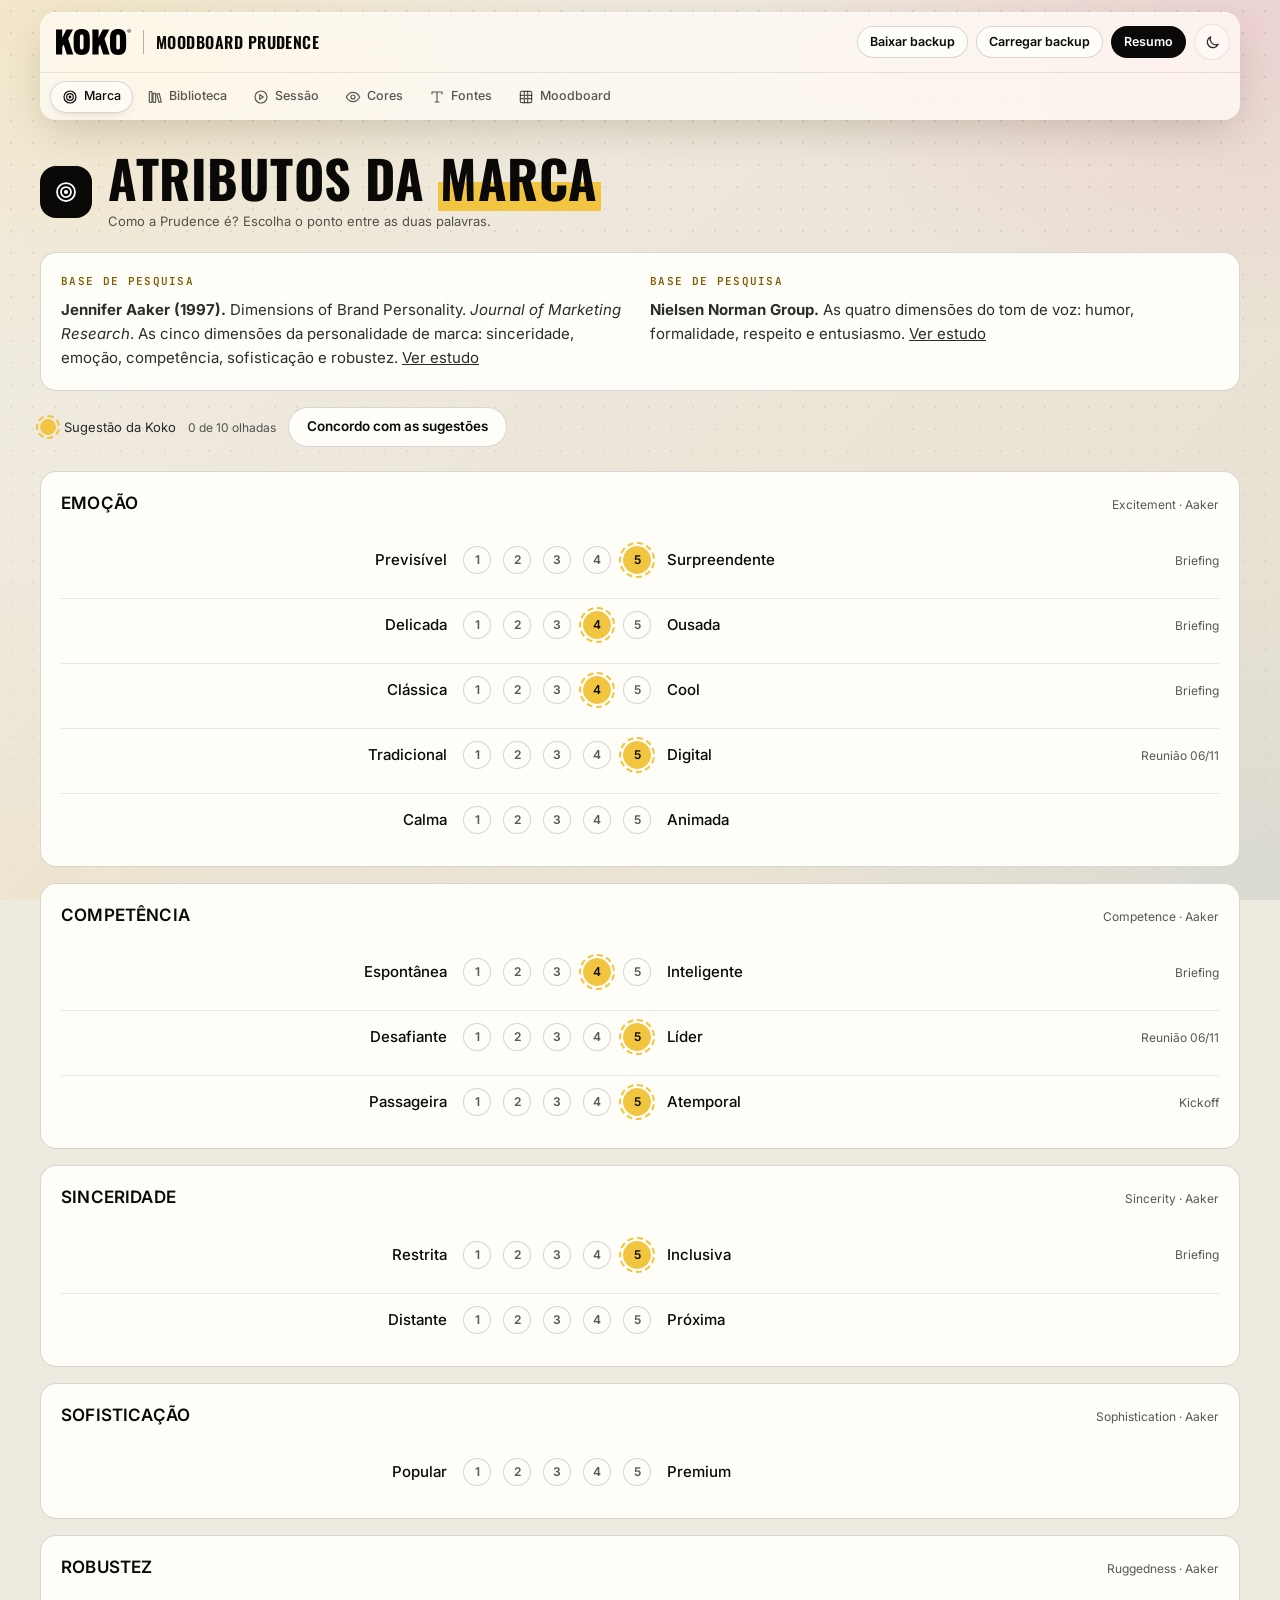
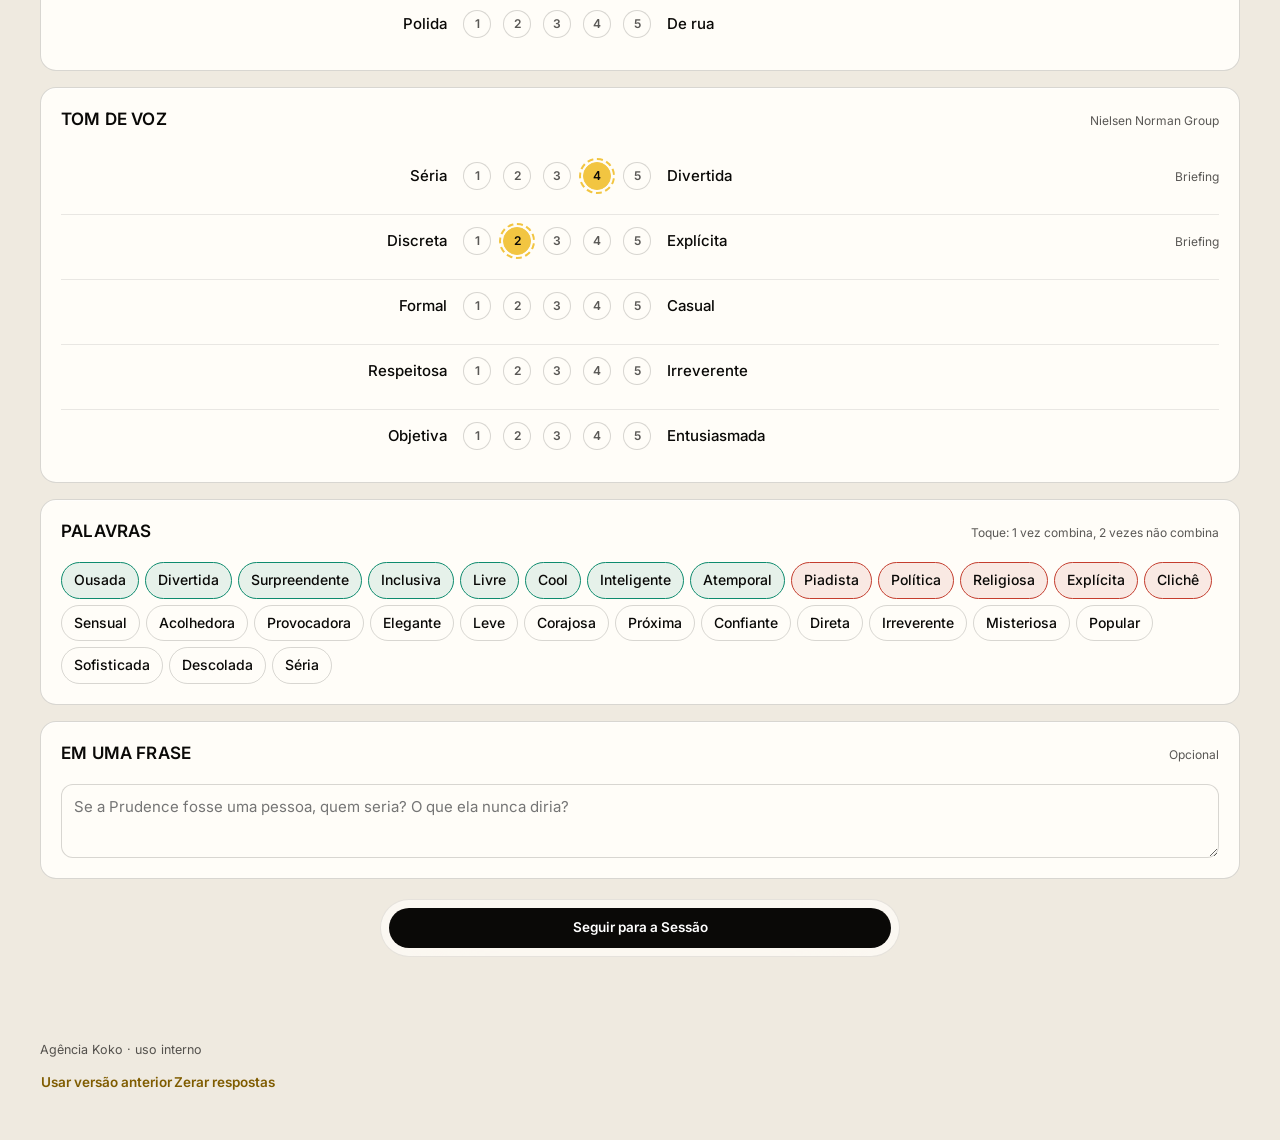
==== commit 84bab6e9: "Simplifica respostas do cliente e adiciona síntese reversível" ====
--- a/index.html
+++ b/index.html
@@ -362,7 +362,7 @@
   <div id="board"></div>
 </section>
 </main>
-<footer class="kk-rodape"><p>Agência Koko · uso interno</p><button class="kk-botao kk-botao--texto" id="reset-btn" type="button">Zerar respostas</button></footer>
+<footer class="kk-rodape"><p>Agência Koko · uso interno</p><a class="kk-botao kk-botao--texto" href="versao-anterior.html">Usar versão anterior</a><button class="kk-botao kk-botao--texto" id="reset-btn" type="button">Zerar respostas</button></footer>
 
 <div class="ov" id="ov"><div class="panel" id="panel"></div></div>
 <div class="lb" id="lb"><img alt=""></div>
@@ -431,11 +431,10 @@
 
 let db=null,assets=null,R={},DU={},view='biblioteca',sess={cat:'all',key:null,duelos:true},lib={sel:[],active:'foto'},pendingCat=null;
 const refs=()=>Object.entries(R).map(([id,d])=>({id,...d})).sort((a,b)=>catI(a.cat)-catI(b.cat)||(a.ts||0)-(b.ts||0));
-const PEOPLE=[['cliente','Cliente'],['livia','Lívia, designer'],['mari','Mari, gestora'],['isa','Isa, head']];
-let me='cliente',mbWho='cliente';
-try{me=localStorage.getItem('mb-me')||'cliente'}catch(e){}
-const pname=id=>(PEOPLE.find(p=>p[0]===id)||[0,id])[1];
-const who=()=>(view==='moodboard'||$('#ov').classList.contains('on'))?mbWho:(me||'cliente');
+// Uma reunião, uma resposta do cliente. Dados antigos de outras pessoas ficam preservados no backup.
+const me='cliente';
+const who=()=>'cliente';
+const pname=()=> 'Cliente';
 let PK={},FVT={};
 const proj=(d,p)=>{const x=PK[d.id+'__'+p]||PK[(d.id||'')+'__'+p]||(p==='cliente'&&d.pick?{pick:d.pick,why:d.why,note:d.note}:null)||{};return{pick:x.pick||'',why:x.why||[],note:x.note||''}};
 const COPY={'seed-duelo-01':{q:"Como a Prudence mostra o corpo?",la:"Detalhe de pele, sem rosto",lb:"Pessoas em conexão",ctx:"Define se as fotos tratam o corpo como textura ou colocam as pessoas como protagonistas."},'seed-duelo-02':{q:"Qual luz combina mais com a marca?",la:"Escura e dramática",lb:"Clara e natural",ctx:"Define a iluminação padrão das fotos da campanha."},'seed-duelo-03':{q:"As fotos da marca vêm em cor ou em preto e branco?",la:"Preto e branco",lb:"Cor",ctx:"Define se a fotografia usa cor como regra ou o preto e branco como assinatura."},'seed-duelo-04':{q:"Quem aparece nas fotos?",la:"Uma pessoa sozinha",lb:"Um casal",ctx:"Define se a marca fala com a pessoa (prazer próprio) ou com a relação."},'seed-duelo-05':{q:"Que tipo de desejo a marca mostra?",la:"Afeto e beijo",lb:"Provocação",ctx:"Define o grau de ousadia do tom visual."},'seed-duelo-06':{q:"Qual cenário tem mais a cara da Prudence?",la:"Chuveiro e água",lb:"Quarto e cama",ctx:"Define o cenário mais usado nas fotos e nos cartazes."},'seed-duelo-07':{q:"Onde essa intimidade acontece?",la:"Ao ar livre",lb:"Em ambiente fechado",ctx:"Define se a marca é aberta e leve ou fechada e íntima."},'seed-duelo-11':{q:"Quais cores de apoio acompanham o preto e o branco?",la:"Fúcsia e cítrico",lb:"Violeta e lima",ctx:"Define as cores de apoio da paleta."},'seed-duelo-12':{q:"A cor aparece chapada ou em degradê?",la:"Chapada e forte",lb:"Degradê com grão",ctx:"Define se a marca usa cor sólida ou degradê com textura."},'seed-duelo-13':{q:"Que estilo têm os adesivos e símbolos da marca?",la:"Símbolos geométricos",lb:"Texto e personagem",ctx:"Define os elementos gráficos soltos: ícones ou adesivos com frase."},'seed-duelo-14':{q:"Qual textura reforça a marca?",la:"Retícula de pontos",lb:"Grão suave",ctx:"Define a textura de apoio usada nas peças."},'seed-duelo-15':{q:"A textura é colorida ou em preto e branco?",la:"Colorida, em rosa",lb:"Preto e branco",ctx:"Define o uso de cor nas texturas."},'seed-duelo-16':{q:"A foto aparece natural ou com tratamento gráfico?",la:"Foto natural",lb:"Com retícula e forma",ctx:"Define se as fotos entram puras ou trabalhadas pela marca."},'seed-duelo-17':{q:"Como letra e imagem se encontram nos cartazes?",la:"Só letras",lb:"Foto com letras",ctx:"Define o formato dos cartazes: tipografia pura ou foto com letra."},'seed-duelo-u1':{q:"Na frente da camiseta, a peça é clara ou escura?",la:"Clara",lb:"Escura",ctx:"Define a cor-base da camiseta e do uniforme."},'seed-duelo-u2':{q:"Na frente, quanto a marca aparece?",la:"Assinatura minúscula",lb:"Nome em destaque",ctx:"Define a presença da marca no peito."},'seed-duelo-u3':{q:"Na frente, o texto é discreto ou vira lettering?",la:"Texto discreto",lb:"Lettering grande",ctx:"Define o peso da tipografia na estampa."},'seed-duelo-u4':{q:"Nas costas, qual composição?",la:"Vários elementos em grade",lb:"Uma imagem só",ctx:"Define a composição da estampa nas costas."},'seed-duelo-u5':{q:"Nas costas, ilustração ou só tipografia?",la:"Personagem ilustrado",lb:"Só tipografia",ctx:"Define se a marca terá um personagem ou será só tipográfica."}};
@@ -559,7 +558,7 @@
         kr&&kr.pick===side?h('span',{class:'kk-etiqueta kk-etiqueta--novo kseal'},ic('alvo'),'Escolha Koko'):null),
       h('div',{class:'dfoot'},h('span',{class:'dlabel'},lab||''),
         h('button',{class:'kk-botao kk-botao--2'+(pk===side?' sel':''),onclick:()=>setPick(id,side)},pk===side?[ic('check'),' Preferida']:'Prefiro esta')))};
-  const note=h('input',{class:'note dnote',type:'text',placeholder:'Anotação (opcional)','aria-label':'Anotação'});note.value=d.note||'';note.addEventListener('change',()=>setDNote(id,note.value));
+  const note=h('input',{class:'note dnote',type:'text',placeholder:'Anotação (opcional)','aria-label':'Anotação'});note.value=d.note||'';note.addEventListener('input',()=>setDNote(id,note.value));
   return h('div',{},
     h('div',{class:'dhead'},h('div',{class:'tag'},'Duelo · '+catT(duelCat(d))),d.q?h('h2',{class:'dq'},d.q):null,d.ctx?h('p',{class:'dctx'},'Isso define '+d.ctx.replace(/^Define /,'')):null),
     h('div',{class:'duel'},card('a',R[d.a]),card('b',R[d.b])),
@@ -572,7 +571,7 @@
       return h('div',{class:'kdes'},h('div',{class:'lbl'},'Modo designer · sua escolha Koko'),h('div',{class:'dmid'},['a','b'].map(x=>h('button',{class:'kk-chip','aria-pressed':d.rec===x,onclick:()=>setRec(id,d.rec===x?'':x)},'Koko escolhe '+x.toUpperCase())),h('button',{class:'kk-chip','aria-pressed':!d.rec,onclick:()=>setRec(id,'')},'Sem escolha')),t)})():null,
     h('div',{class:'dnav'},h('button',{class:'kk-botao kk-botao--2',disabled:i===0,onclick:()=>go(-1)},'Anterior'),h('button',{class:'kk-botao',disabled:i===all.length-1,onclick:()=>go(1)},'Próxima')))}
 document.addEventListener('keydown',e=>{
-  if(view!=='sessao'||e.target.closest('input,textarea')||e.metaKey||e.ctrlKey)return;
+  if(view!=='sessao'||$('#ov').classList.contains('on')||e.target.closest('input,textarea')||e.metaKey||e.ctrlKey)return;
   const q=queue(),it=q.find(x=>qkey(x)===sess.key);
   if(e.key==='ArrowRight'||e.key==='Enter'){e.preventDefault();go(1)}else if(e.key==='ArrowLeft'){e.preventDefault();go(-1)}
   else if(it&&it.k==='r'){const k=e.key.toLowerCase();if(k==='g')setVote(it.id,'yes');else if(k==='t')setVote(it.id,'maybe');else if(k==='n')setVote(it.id,'no')}
@@ -704,7 +703,7 @@
     h('div',{class:'dnav',style:'position:static;margin:var(--esp-4) auto 0'},h('button',{type:'button',class:'kk-botao kk-botao--2',onclick:()=>go('no')},ic('fechar'),'Não gostei'),h('button',{type:'button',class:'kk-botao',onclick:()=>go('yes')},ic('check'),'Gostei')),
     h('div',{style:'display:flex;justify-content:center;gap:var(--esp-4);margin-top:var(--esp-2)'},h('button',{type:'button',class:'kk-botao kk-botao--texto',disabled:pi===0,onclick:()=>{pi=Math.max(0,pi-1);renderCores()}},'Voltar'),h('button',{type:'button',class:'kk-botao kk-botao--texto',onclick:()=>{pi=Math.min(n,pi+1);renderCores()}},'Pular')));
   window.__palGo=go}
-document.addEventListener('keydown',e=>{if(view!=='cores'||e.target.closest('input,textarea')||e.metaKey||e.ctrlKey||!window.__palGo)return;
+document.addEventListener('keydown',e=>{if(view!=='cores'||$('#ov').classList.contains('on')||e.target.closest('input,textarea')||e.metaKey||e.ctrlKey||!window.__palGo)return;
   if(e.key==='ArrowRight'){e.preventDefault();window.__palGo('yes')}else if(e.key==='ArrowLeft'){e.preventDefault();window.__palGo('no')}});
 function palBoard(){if(!PALS.some(P=>pv(P.id)))return null;const{r,el}=palBuilt();
   return h('div',{class:'sec'},h('div',{class:'sh'},h('h3',{},'Paleta de cores'),h('span',{class:'tag'},PALS.filter(P=>pv(P.id)).length+' de '+PALS.length+' respondidas')),
@@ -721,13 +720,11 @@
 function renderBoard(){
   const dl2=k=>{const m={};duels().forEach(d=>{const a=d.la,b=d.lb;if(!a||!b)return;if(d.pick==='a'){m[k==='w'?a:b]=1}else if(d.pick==='b'){m[k==='w'?b:a]=1}else if(d.pick==='both'&&k==='w'){m[a]=1;m[b]=1}});return m};
   const ds=duelSets(),rs=refs(),yes=rs.filter(r=>r.vote==='yes'||ds.win.has(r.id)),left=rs.filter(r=>ds.lose.has(r.id)&&!ds.win.has(r.id)&&r.vote!=='yes'),maybe=rs.filter(r=>r.vote==='maybe'),no=rs.filter(r=>r.vote==='no'),t=tally();
-  const nAns=pid=>Object.entries(DU).filter(([k,d])=>proj({...d,id:k},pid).pick).length;
-  const ACT=PEOPLE.filter(([id])=>id==='cliente'||nAns(id)>0);
-  const out=[h('div',{class:'kk-barra'},h('span',{class:'lbl',style:'align-self:center'},'Respostas de:'),h('div',{class:'kk-filtros'},ACT.map(([id,n])=>h('button',{class:'kk-chip','aria-pressed':mbWho===id,onclick:()=>{mbWho=id;renderBoard()}},n+' · '+nAns(id)+'/'+Object.keys(DU).length)))),h('div',{class:'mb-top'},
-    h('div',{},h('div',{class:'tag'},'Brand identity · sessão de moodboard'),h('div',{class:'mb-title'},'PRUDENCE'),h('p',{class:'mb-sub'},yes.length+' aprovadas · '+maybe.length+' em dúvida · '+(no.length+left.length)+' não escolhidas')),
-    h('div',{},h('div',{class:'tag'},'O que '+(mbWho==='cliente'?'o cliente':pname(mbWho).split(',')[0])+' prefere'),bars({...t.p,...dl2('w')},'p')),
+  const out=[h('div',{class:'mb-top'},
+    h('div',{},h('div',{class:'tag'},'Moodboard · respostas do cliente'),h('div',{class:'mb-title'},'PRUDENCE'),h('p',{class:'mb-sub'},yes.length+' referências preferidas · '+maybe.length+' em dúvida · '+(no.length+left.length)+' não escolhidas')),
+    h('div',{},h('div',{class:'tag'},'O que o cliente prefere'),bars({...t.p,...dl2('w')},'p')),
     h('div',{},h('div',{class:'tag'},'O que ficou de fora'),bars({...t.n,...dl2('l')},'n')))];
-  if(ACT.length<=1)out.shift();
+  out.push(h('details',{class:'kk-box',style:'margin:24px 0'},h('summary',{},'Síntese da sessão · direção, usos e pendências'),synthesisView()));
   {const ab=attrBoard();if(ab)out.push(ab);const pb=palBoard();if(pb)out.push(pb)}
   const byCat=CATS.map(c=>({c,l:yes.filter(r=>r.cat===c.k)})).filter(x=>x.l.length);
   if(!byCat.length)out.push(h('div',{class:'empty'},'O moodboard se monta sozinho: a imagem escolhida em cada duelo da Sessão aparece aqui, agrupada por categoria.'));
@@ -740,9 +737,14 @@
         h('div',{},d.q?h('small',{},d.q):null,h('b',{},d.pick==='both'?'As duas':d.pick==='none'?'Nenhuma das duas':(d.pick==='a'?d.la:d.lb)||('Preferida: '+(win.cap||'sem legenda'))),h('small',{},(d.why||[]).length?'por: '+d.why.join(', ').toLowerCase():'sem motivo marcado'),(k=>k&&(d.pick==='a'||d.pick==='b')?h('span',{class:'kk-etiqueta '+(k.pick===d.pick?'kk-etiqueta--ok':'kk-etiqueta--atencao')},k.pick===d.pick?'Igual à escolha Koko':'Diferente da escolha Koko'):null)(kokoOf(d)),d.note?h('small',{},d.note):null))}))));
   if(maybe.length)out.push(h('div',{class:'sec'},h('div',{class:'sh'},h('h3',{},'Em dúvida'),h('span',{class:'tag'},maybe.length)),h('div',{class:'row'},maybe.map(r=>h('img',{src:r.url,alt:r.cap||'',style:'width:96px;height:120px;object-fit:cover;border-radius:var(--r1);cursor:zoom-in',onclick:()=>zoom(r.url)})))));
   if(left.length)out.push(h('div',{class:'sec'},h('div',{class:'sh'},h('h3',{},'Não escolhidas nos duelos'),h('span',{class:'tag'},left.length)),h('div',{class:'row never'},left.map(r=>h('img',{src:r.url,alt:r.cap||'',style:'cursor:zoom-in',onclick:()=>zoom(r.url)})))));
-  if(no.length)out.push(h('div',{class:'sec'},h('div',{class:'sh'},h('h3',{},'Lista de nunca'),h('span',{class:'tag'},no.length)),h('div',{class:'row never'},no.map(r=>h('img',{src:r.url,alt:r.cap||'',style:'cursor:zoom-in',onclick:()=>zoom(r.url)})))));
-  {const rows=duels().filter(d=>PEOPLE.some(p=>proj({...DU[d.id],id:d.id},p[0]).pick)),pk=(d,p)=>{const x=proj({...DU[d.id],id:d.id},p);return x.pick==='a'?d.la:x.pick==='b'?d.lb:x.pick==='both'?'As duas':x.pick==='none'?'Nenhuma':null};
-   if(rows.length&&(ACT.length>1||rows.some(d=>kokoOf(d))))out.push(h('div',{class:'sec'},h('div',{class:'sh'},h('h3',{},'Comparativo por pessoa')),h('div',{class:'kk-box kk-box--tabela'},h('table',{class:'kk-tabela kk-tabela--larga'},h('thead',{},h('tr',{},h('th',{},'Duelo'),h('th',{},'Escolha Koko'),...ACT.map(p=>h('th',{},p[1])))),h('tbody',{},rows.map(d=>h('tr',{},h('td',{'data-rotulo':'Duelo'},h('strong',{},d.q||'Duelo')),h('td',{'data-rotulo':'Escolha Koko'},(k=>k?h('span',{class:'kk-etiqueta kk-etiqueta--novo'},k.pick==='a'?d.la:d.lb):'-')(kokoOf(d))),...ACT.map(p=>{const v=pk(d,p[0]);return h('td',{'data-rotulo':p[1]},v||h('span',{class:'kk-etiqueta kk-etiqueta--atencao'},'Sem resposta'))}))))))))}
+  if(no.length)out.push(h('div',{class:'sec'},h('div',{class:'sh'},h('h3',{},'Referências rejeitadas'),h('span',{class:'tag'},no.length)),h('div',{class:'row never'},no.map(r=>h('img',{src:r.url,alt:r.cap||'',style:'cursor:zoom-in',onclick:()=>zoom(r.url)})))));
+  {const rows=duels().filter(d=>d.pick||kokoOf(d));
+   if(rows.length)out.push(h('div',{class:'sec'},h('div',{class:'sh'},h('h3',{},'Sugestões Koko × respostas do cliente')),
+     h('div',{class:'kk-box kk-box--tabela'},h('table',{class:'kk-tabela kk-tabela--larga'},
+       h('thead',{},h('tr',{},...['Duelo','Sugestão Koko','Resposta do cliente'].map(t=>h('th',{},t)))),
+       h('tbody',{},rows.map(d=>{const k=kokoOf(d);return h('tr',{},h('td',{'data-rotulo':'Duelo'},d.q||'Duelo'),
+         h('td',{'data-rotulo':'Sugestão Koko'},k?(k.pick==='a'?d.la:d.lb)+(k.why?' · '+k.why:''):'Sem sugestão'),
+         h('td',{'data-rotulo':'Resposta do cliente'},d.pick==='a'?d.la:d.pick==='b'?d.lb:d.pick==='both'?'As duas':d.pick==='none'?'Nenhuma das duas':'Sem resposta'))}))))))}
   fontsBoard(out);
   const notes=[...rs.filter(r=>r.note).map(r=>(r.cap||catT(r.cat))+': '+r.note),...duels().filter(d=>d.note).map(d=>'Duelo: '+d.note)];
   if(notes.length)out.push(h('div',{class:'sec'},h('div',{class:'sh'},h('h3',{},'Anotações da conversa')),h('ul',{style:'margin:0;padding-left:18px'},notes.map(n=>h('li',{},n)))));
@@ -861,40 +863,120 @@
       h('b',{},f.n),h('small',{},f.s==='g'?'Google Fonts':f.s==='a'?'Adobe Fonts':f.s==='s'?'Já vem no computador':'Fora do Google e do Adobe'),(f.s==='g'||f.s==='a')?h('a',{href:(f.s==='g'?GF:AF)+f.slug,target:'_blank',rel:'noopener',style:'font-size:13px;font-weight:600;color:inherit'},f.s==='g'?'Baixar no Google Fonts':'Ver no Adobe Fonts'):null))):h('p',{class:'mb-sub'},'Nenhuma fonte com ✔ ainda.'),
     m.length?h('p',{class:'mb-sub',style:'margin-top:14px'},'Em dúvida: '+nm(m)):null,n.length?h('p',{class:'mb-sub'},'Não gostou: '+nm(n)):null))}
 
+/* ---------- síntese da sessão: somente respostas registradas ---------- */
+function synthesisData(){
+  const direction=[],use=[],avoid=[],pending=[],suggestions=[];
+  const ds=duels(),rs=refs(),label=d=>d.q||'Duelo sem pergunta';
+  for(const d of ds){
+    const rec=kokoOf(d);if(rec)suggestions.push(label(d)+': '+(rec.pick==='a'?d.la:d.lb)+(rec.why?' — '+rec.why:''));
+    if(d.pick==='a'||d.pick==='b'){
+      const chosen=d.pick==='a'?d.la:d.lb;
+      direction.push(label(d)+': preferência por '+(chosen||'opção '+d.pick.toUpperCase())+'.');
+      if((d.why||[]).length)use.push((chosen||label(d))+': aspectos marcados — '+d.why.join(', ')+'.');
+    }else if(d.pick==='both')direction.push(label(d)+': as duas referências podem ser exploradas.');
+    else if(d.pick==='none')pending.push(label(d)+': nenhuma das duas; buscar outro caminho.');
+
+    if((d.note||'').trim())use.push('Anotação do cliente · '+label(d)+': '+d.note.trim());
+  }
+  const unanswered=ds.filter(d=>!d.pick);
+  if(unanswered.length)pending.push(unanswered.length+' duelos sem resposta: '+[...new Set(unanswered.map(d=>catT(duelCat(d))))].join(', ')+'.');
+  for(const r of rs){
+    const name=r.cap||'Referência sem legenda';
+    if(r.vote==='yes')use.push(catT(r.cat)+' · '+name+': referência curtida.');
+    if(r.vote==='maybe')pending.push(catT(r.cat)+' · '+name+': em dúvida.');
+    if(r.vote==='no')avoid.push(catT(r.cat)+' · '+name+': referência rejeitada; isso não proíbe automaticamente todo o estilo.');
+    for(const [aspect,v] of Object.entries(r.asp||{})){
+      if(v==='+')use.push(name+': aproveitar '+aspect.toLowerCase()+'.');
+      if(v==='-')avoid.push(name+': evitar '+aspect.toLowerCase()+'.');
+    }
+    if((r.note||'').trim())use.push('Anotação do cliente · '+name+': '+r.note.trim());
+  }
+  for(const a of AXES){const answer=ATT['ax-'+a.k];
+    if(answer&&answer.pos)direction.push('Marca · '+a.l+' ↔ '+a.r+': '+answer.pos+' de 5.');
+
+  }
+  const missingAxes=AXES.filter(a=>!(ATT['ax-'+a.k]||{}).pos);
+  if(missingAxes.length)pending.push('Marca: '+missingAxes.length+' atributos ainda sem confirmação do cliente.');
+  for(const word of WORDS){const answer=wvS(word);
+    if(answer==='pos')direction.push('Marca: '+word[0]+' combina.');
+    if(answer==='neg')avoid.push('Marca: '+word[0]+' não combina.');
+  }
+  if((ATT.note||{}).t)use.push('Persona · anotação do cliente: '+ATT.note.t);
+  const liked=PALS.filter(p=>pv(p.id)==='yes'),disliked=PALS.filter(p=>pv(p.id)==='no');
+  if(liked.length)direction.push('Combinações de cores preferidas: '+liked.map(p=>p.t).join('; ')+'.');
+  if(disliked.length)avoid.push('Combinações de cores rejeitadas: '+disliked.map(p=>p.t).join('; ')+'. A rejeição é da combinação apresentada.');
+  if(liked.length)pending.push('Validar a paleta final e onde usar cada cor; o cálculo automático é uma sugestão.');
+  else pending.push('Paleta de cores: nenhuma combinação preferida registrada.');
+  const fy=FONTS.filter(f=>fvv(f.id)==='yes'),fm=FONTS.filter(f=>fvv(f.id)==='maybe'),fn=FONTS.filter(f=>fvv(f.id)==='no');
+  if(fy.length){direction.push('Fontes preferidas: '+fy.map(f=>f.n).join(', ')+'.');pending.push('Definir a função das fontes preferidas: títulos, slogan e texto corrido.');}
+  else pending.push('Tipografia: nenhuma fonte preferida registrada.');
+  if(fm.length)pending.push('Fontes em dúvida: '+fm.map(f=>f.n).join(', ')+'.');
+  if(fn.length)avoid.push('Fontes rejeitadas: '+fn.map(f=>f.n).join(', ')+'.');
+  const sections=[
+    {title:'Direção escolhida',items:direction,empty:'Ainda não há preferências registradas.'},
+    {title:'O que aproveitar',items:use,empty:'Sem aspectos ou anotações registrados. As imagens preferidas continuam no moodboard.'},
+    {title:'O que evitar',items:avoid,empty:'Nenhuma rejeição explícita registrada.'},
+    {title:'Pendências',items:pending,empty:'Nenhuma pendência identificada nas respostas.'}
+  ];
+  return {sections,suggestions,answered:ds.filter(d=>d.pick).length,total:ds.length};
+}
+function synthesisText(){
+  const data=synthesisData(),lines=['SÍNTESE DA SESSÃO · PRUDENCE','Respostas do cliente · '+data.answered+' de '+data.total+' duelos respondidos',
+    'Preferências registradas para orientar a criação; não representam aprovação final do brandbook.'];
+  for(const section of data.sections)lines.push('',section.title.toUpperCase(),...(section.items.length?section.items.map(t=>'- '+t):[section.empty]));
+  if(data.suggestions.length)lines.push('','SUGESTÕES KOKO · não são respostas do cliente',...data.suggestions.map(t=>'- '+t));
+  return lines.join('\n');
+}
+function synthesisView(){
+  const data=synthesisData();
+  return h('section',{class:'sec synthesis','aria-label':'Síntese da sessão'},
+    h('div',{class:'sh'},h('h3',{},'Da conversa para a criação'),h('span',{class:'tag'},data.answered+' de '+data.total+' duelos respondidos')),
+    h('p',{class:'kk-apoio'},'Uma referência preferida indica um caminho para explorar. Só as rejeições explícitas entram em “O que evitar”.'),
+    ...data.sections.map(section=>h('div',{class:'kk-box',style:'margin-top:16px'},h('h4',{class:'kk-h3'},section.title),
+      section.items.length?h('ul',{style:'padding-left:20px;line-height:1.65'},...section.items.map(t=>h('li',{},t))):h('p',{class:'kk-texto'},section.empty))),
+    data.suggestions.length?h('details',{style:'margin-top:16px'},h('summary',{},'Sugestões Koko · separadas das respostas'),h('ul',{style:'padding-left:20px;line-height:1.65'},...data.suggestions.map(t=>h('li',{},t)))):null);
+}
+
 /* ---------- resumo ---------- */
-function summaryText(){
+function legacySummaryText(){
   const rs=refs(),L=['MOODBOARD PRUDENCE · sessão de 26/11','Respostas de: '+pname(who()),''],t=tally(),wt=whyTally();
   const ds=duelSets();const lst=(v,title)=>{const l=rs.filter(r=>v==='yes'?(r.vote==='yes'||ds.win.has(r.id)):v==='left'?(ds.lose.has(r.id)&&!ds.win.has(r.id)&&r.vote!=='yes'):r.vote===v);if(!l.length)return;L.push(title+' ('+l.length+'):');CATS.forEach(c=>{const x=l.filter(r=>r.cat===c.k);if(x.length)L.push('- '+c.t+': '+x.map(r=>r.cap||'sem legenda').join('; '))});L.push('')};
-  lst('yes','Aprovadas');lst('left','Não escolhidas nos duelos');lst('maybe','Em dúvida');lst('no','Lista de nunca');
+  lst('yes','Referências preferidas');lst('left','Não escolhidas nos duelos');lst('maybe','Em dúvida');lst('no','Referências rejeitadas');
   const fm=m=>Object.entries(m).filter(([,v])=>v>0).sort((a,b)=>b[1]-a[1]).map(([a,v])=>a+' ('+v+')').join(', ')||'nenhuma';
   {const x=[['O que o cliente prefere',fm(t.p)],['O que ficou de fora',fm(t.n)],['Motivos das preferências',fm(wt)]].filter(y=>y[1]!=='nenhuma');if(x.length)L.push(...x.map(y=>y[0]+': '+y[1]),'')}
   const dr=duels().filter(d=>d.pick);if(dr.length)L.push('Duelos:');
   dr.forEach(d=>{const a=d.la||(R[d.a]||{}).cap||'A',b=d.lb||(R[d.b]||{}).cap||'B';L.push('- '+(d.pick==='a'?a+' > '+b:d.pick==='b'?b+' > '+a:d.pick==='both'?a+' = '+b+' (as duas)':d.pick==='none'?a+' × '+b+' (nenhuma)':a+' vs '+b+' (sem escolha)')+((d.why||[]).length?' · por: '+d.why.join(', ').toLowerCase():'')+(d.note?' · '+d.note:''))});
   {const ds=duels().filter(d=>kokoOf(d)&&(d.pick==='a'||d.pick==='b')),ig=ds.filter(d=>kokoOf(d).pick===d.pick);if(ds.length)L.push('','Alinhamento com a escolha Koko: '+ig.length+' de '+ds.length+' duelos iguais.',...ds.filter(d=>kokoOf(d).pick!==d.pick).map(d=>'- Diferente: '+(d.q||'Duelo')+' (Koko: '+(kokoOf(d).pick==='a'?d.la:d.lb)+'; escolhido: '+(d.pick==='a'?d.la:d.lb)+')'))}
   L.push(...attrText());L.push(...palSummary());
-  {const quem=PEOPLE.filter(([pid])=>Object.entries(DU).some(([id,d])=>proj({...d,id},pid).pick));
-   if(quem.length>1){L.push('','Respostas por pessoa:');Object.entries(DU).sort((a,b)=>(a[1].ts||0)-(b[1].ts||0)).forEach(([id,d])=>{if(!quem.some(([pid])=>proj({...d,id},pid).pick))return;L.push('- '+(d.q||'Duelo')+': '+quem.map(([pid,n])=>{const x=proj({...d,id},pid);return n+' '+(x.pick==='a'?d.la:x.pick==='b'?d.lb:x.pick==='both'?'as duas':x.pick==='none'?'nenhuma':'sem resposta')}).join('; '))})}}
   {const fy=FONTS.filter(f=>fvv(f.id)==='yes'),fm2=FONTS.filter(f=>fvv(f.id)==='maybe'),fn=FONTS.filter(f=>fvv(f.id)==='no');
    if(fy.length||fm2.length||fn.length)L.push('','Fontes:','- Preferidas: '+(fy.map(f=>f.n).join(', ')||'nenhuma'),'- Em dúvida: '+(fm2.map(f=>f.n).join(', ')||'nenhuma'),'- Não gostou: '+(fn.map(f=>f.n).join(', ')||'nenhuma'))}
   const notes=rs.filter(r=>r.note);if(notes.length)L.push('','Anotações:',...notes.map(r=>'- '+(r.cap||catT(r.cat))+': '+r.note));
   if(L.length<=3)L.push('Nada respondido ainda.');
   return L.join('\n')}
-$('#sum').onclick=()=>{$('#panel').classList.remove('wide');
-  const rs=refs(),t=tally(),wt=whyTally(),ul=a=>a.length?h('ul',{},a.map(x=>h('li',{},x))):h('p',{style:'color:var(--mute);margin:0'},'Nada ainda.');
-  const fm=m=>Object.entries(m).filter(([,v])=>v>0).sort((a,b)=>b[1]-a[1]).map(([a,v])=>a+' ('+v+')');
-  $('#panel').replaceChildren(h('h2',{},'Resumo da sessão'),h('p',{style:'color:var(--mute);margin:0 0 12px'},'O que o cliente decidiu até agora. Copie para o doc do brandbook.'),
-    h('div',{class:'row'},h('button',{class:'kk-botao',onclick:copy},'Copiar resumo'),h('button',{class:'kk-botao kk-botao--2',onclick:()=>$('#ov').classList.remove('on')},'Fechar')),
-    h('h3',{},'Aprovadas'),ul(rs.filter(r=>r.vote==='yes'||duelSets().win.has(r.id)).map(r=>catT(r.cat)+': '+(r.cap||'sem legenda'))),
-    h('h3',{},'Lista de nunca'),ul(rs.filter(r=>r.vote==='no').map(r=>catT(r.cat)+': '+(r.cap||'sem legenda'))),
-    h('h3',{},'Gosta'),ul(fm(t.p)),h('h3',{},'Não gosta'),ul(fm(t.n)),h('h3',{},'Motivos das preferências'),ul(fm(wt)),
-    h('h3',{},'Fontes preferidas'),ul(FONTS.filter(f=>fvv(f.id)==='yes').map(f=>f.n)),h('h3',{},'Fontes que não gostou'),ul(FONTS.filter(f=>fvv(f.id)==='no').map(f=>f.n)));
-  $('#ov').classList.add('on')};
-$('#ov').addEventListener('click',e=>{if(e.target.id==='ov')$('#ov').classList.remove('on')});
+let summaryOpen=false,summaryMode='sintese';
+try{summaryMode=localStorage.getItem('mb-summary-mode')==='anterior'?'anterior':'sintese'}catch(e){}
+function setSummaryMode(mode){summaryMode=mode;try{localStorage.setItem('mb-summary-mode',mode)}catch(e){}openSummary();if(view==='moodboard')renderBoard()}
+function summaryText(){return summaryMode==='anterior'?legacySummaryText():synthesisText()}
+function closeSummary(){summaryOpen=false;$('#ov').classList.remove('on')}
+function openSummary(){
+  summaryOpen=true;
+  $('#panel').classList.remove('wide');
+  $('#panel').replaceChildren(h('h2',{},summaryMode==='anterior'?'Resumo anterior':'Síntese da sessão'),
+    h('p',{class:'kk-apoio'},'Preferências e anotações para orientar o brandbook.'),
+    h('div',{class:'row',style:'margin:16px 0'},
+      h('button',{class:'kk-botao',onclick:copy},'Copiar '+(summaryMode==='anterior'?'resumo':'síntese')),
+      h('button',{class:'kk-botao kk-botao--2',onclick:()=>setSummaryMode(summaryMode==='anterior'?'sintese':'anterior')},summaryMode==='anterior'?'Voltar à síntese':'Ver resumo anterior'),
+      h('button',{class:'kk-botao kk-botao--2',onclick:closeSummary},'Fechar')),
+    summaryMode==='anterior'?h('pre',{style:'white-space:pre-wrap;font:inherit;line-height:1.6'},legacySummaryText()):synthesisView());
+  $('#ov').classList.add('on');
+}
+$('#sum').onclick=openSummary;
+$('#ov').addEventListener('click',e=>{if(e.target.id==='ov')closeSummary()});
 async function copy(){const tx=summaryText();try{await navigator.clipboard.writeText(tx);toast('Resumo copiado')}catch(e){const ta=h('textarea',{style:'position:fixed;opacity:0'});ta.value=tx;document.body.append(ta);ta.select();try{document.execCommand('copy');toast('Resumo copiado')}catch(_){toast('Não foi possível copiar')}ta.remove()}}
 
 /* ---------- rotas e sync ---------- */
 function typing(){const a=document.activeElement;return a&&a.matches&&a.matches('main input,main textarea')}
-function render(){if(typing())return;({cores:renderCores,marca:renderMarca,biblioteca:renderLib,sessao:renderSess,fontes:renderFontes,moodboard:renderBoard})[view]()}
+function render(){if(summaryOpen)openSummary();if(typing())return;({cores:renderCores,marca:renderMarca,biblioteca:renderLib,sessao:renderSess,fontes:renderFontes,moodboard:renderBoard})[view]()}
 function route(){const k=['marca','biblioteca','sessao','cores','fontes','moodboard'].includes(location.hash.slice(1))?location.hash.slice(1):'marca';view=k;
   document.querySelectorAll('section.view').forEach(s=>s.classList.toggle('on',s.id==='v-'+k));
   document.querySelectorAll('#nav a').forEach(a=>{if(a.dataset.k===k){a.setAttribute('aria-current','page');a.classList.add('ativo')}else{a.removeAttribute('aria-current');a.classList.remove('ativo')}});
@@ -910,10 +992,8 @@
   db.collection('pal2').onSnapshot(s=>{PAL={};s.docs.forEach(d=>{PAL[d.id]=d.data()});render()},()=>{});
   db.collection('attrs2').onSnapshot(s=>{ATT={};s.docs.forEach(d=>{ATT[d.id]=d.data()});render()},()=>{});
   db.collection('fvotes2').onSnapshot(s=>{FVT={};s.docs.forEach(d=>{FVT[d.id]=d.data()});render()},()=>{});
-  detectMe();seedReal();
+  seedReal();
 })();
-/* na nuvem: quem abre é reconhecido pelo nome do perfil; a primeira pessoa com permissão de edição carrega as referências iniciais */
-async function detectMe(){try{if(me)return;const u=await claude.use('user');if(!u)return;const m=await u.me();const nm=(m.name||'').normalize('NFD').replace(/[\u0300-\u036f]/g,'').toLowerCase().trim().split(/\s+/)[0];const hit=['livia','mari','isa'].find(k=>nm.startsWith(k));if(hit)choose(hit)}catch(e){}}
 async function seedReal(){if(window.__shim)return;try{const u=await claude.use('user');if(!u||!(await u.canEdit()))return;
   const seed=await (await fetch('seed.json',{cache:'no-cache'})).json(),meta=db.doc('meta/seeded'),cur=await meta.get(),done=new Set(cur.exists?(cur.data().ids||[]):[]);let n=0,changed=false;
   for(const col in seed){if(col==='_remove')continue;for(const id in seed[col]){const key='seed:'+col+'/'+id;if(done.has(key))continue;
@@ -939,4 +1019,4 @@
 </script>
 
 </body>
-</html>+</html>
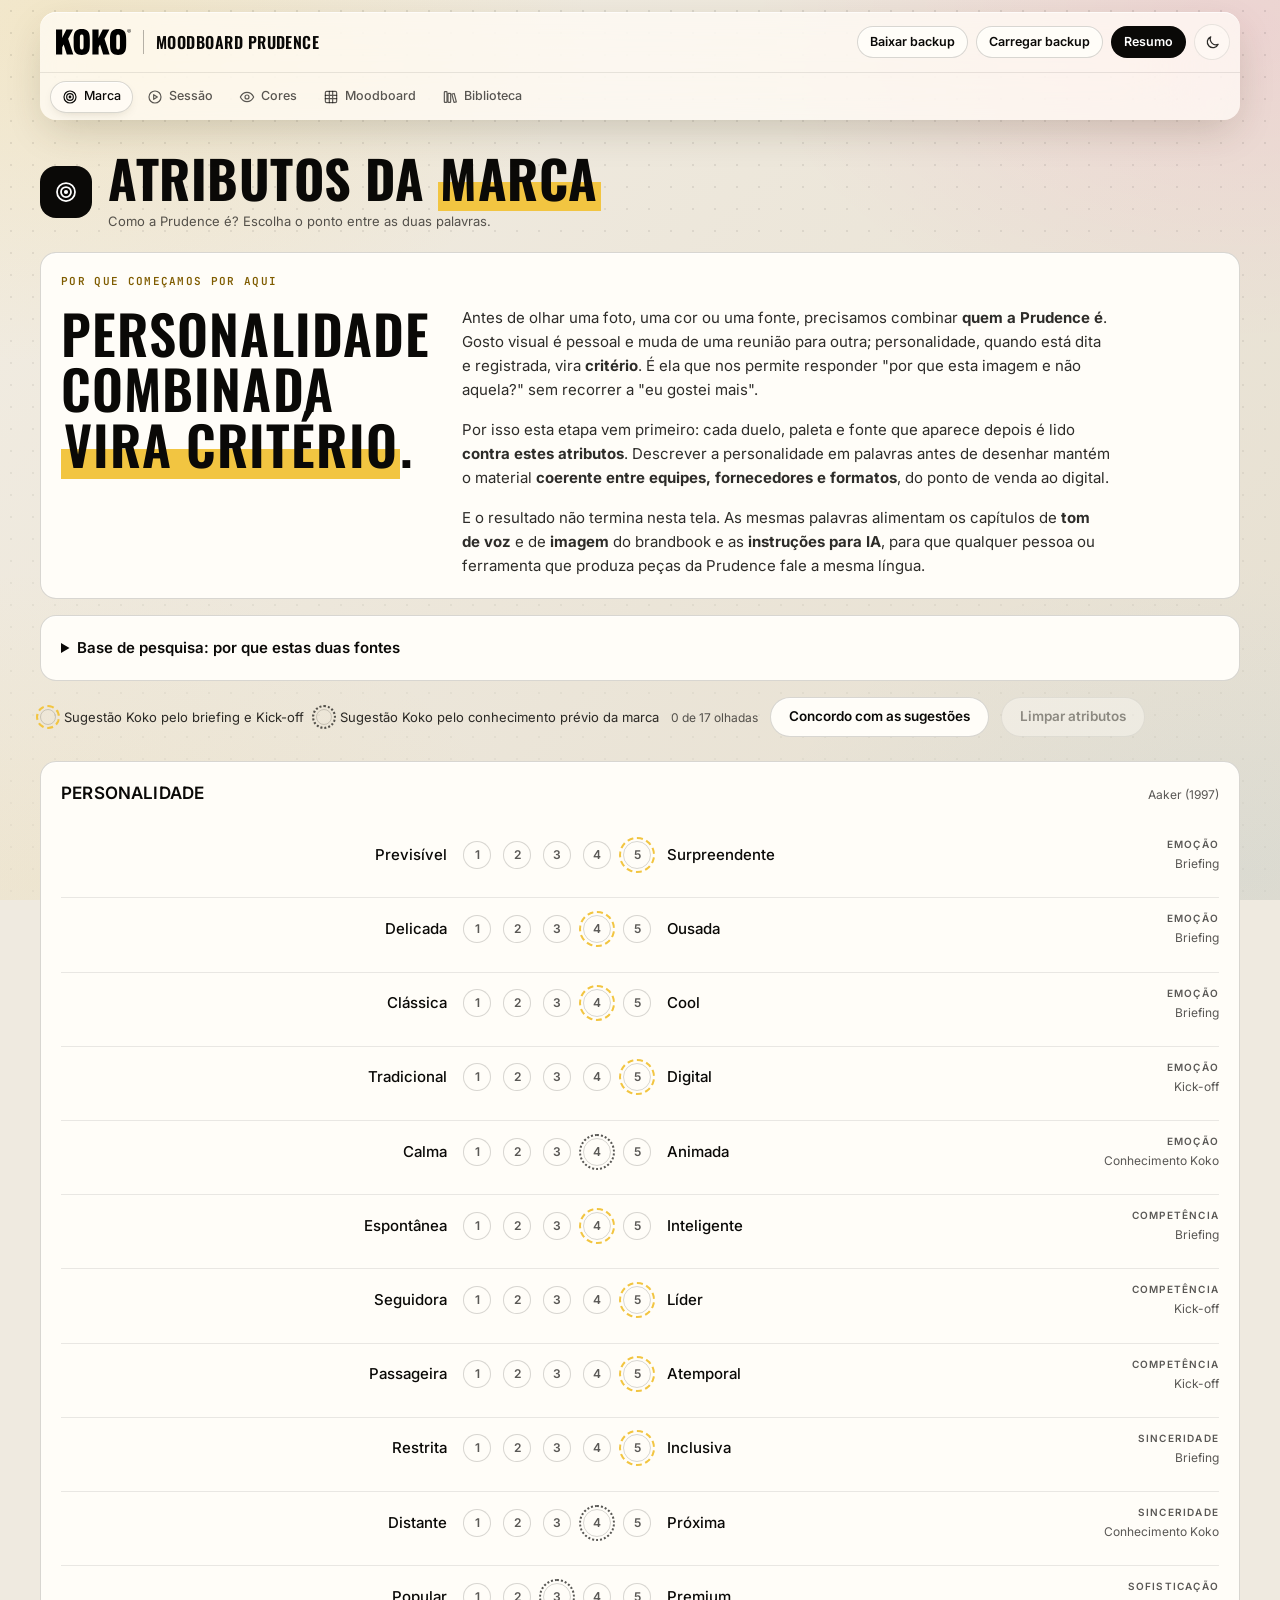
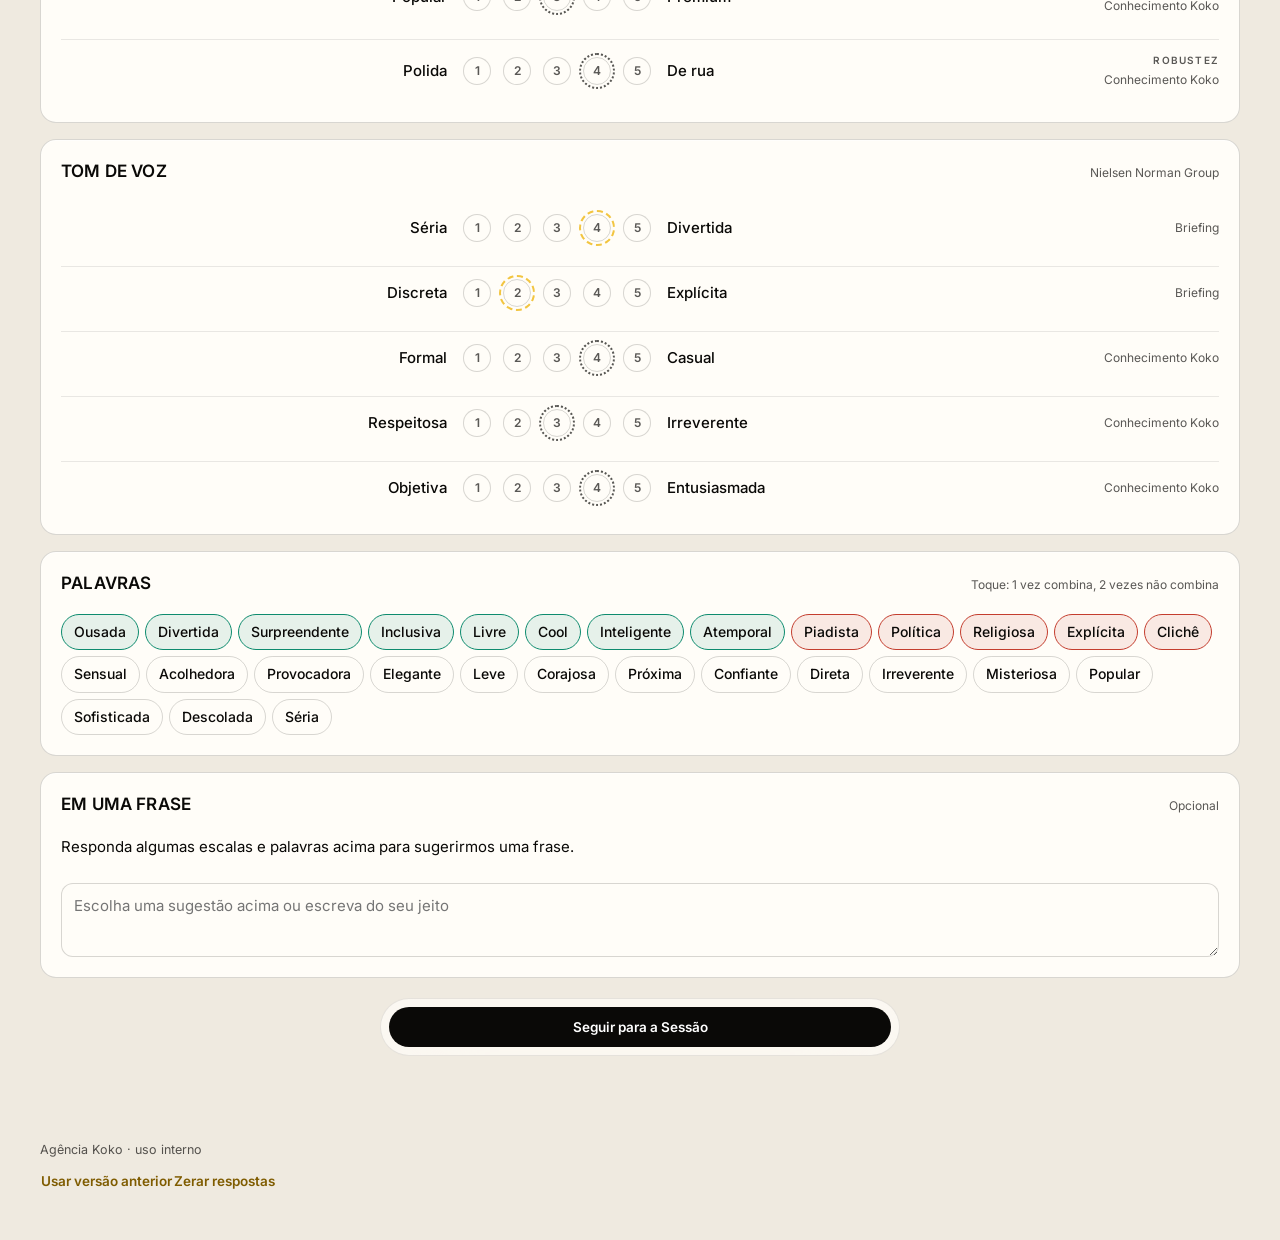
==== commit 2b00582a: "Moodboard: atributos com sugestões de frase, gerador de paleta, 47 duelos, estilo de letra no lugar " ====
--- a/index.html
+++ b/index.html
@@ -156,7 +156,7 @@
 .panel{max-width:820px;margin:0 auto;background:var(--card);border-radius:var(--r2);padding:24px 26px}
 .panel h2{font-size:30px;margin-bottom:4px}.panel h3{font-size:12px;letter-spacing:.1em;text-transform:uppercase;color:var(--mute);margin:20px 0 8px;font-family:var(--f-b);font-weight:600}
 .panel ul{margin:0;padding-left:18px}
-.lb{position:fixed;inset:0;background:color-mix(in srgb,var(--inv-fundo) 92%,transparent);z-index:300;display:none;place-items:center;padding:24px;cursor:zoom-out}.lb.on{display:grid}.lb img{max-width:100%;max-height:100%;border-radius:var(--r1)}
+.lb{position:fixed;inset:0;background:color-mix(in srgb,var(--inv-fundo) 92%,transparent);z-index:300;display:none;place-items:center;padding:24px;cursor:zoom-out}.lb.on{display:grid}.lb.peq img{max-width:min(52vw,480px);max-height:60vh}.lb img{max-width:100%;max-height:100%;border-radius:var(--r1)}
 .toast{position:fixed;left:50%;bottom:max(20px,env(safe-area-inset-bottom,0px));transform:translateX(-50%);background:var(--ink);color:var(--bg);padding:9px 16px;border-radius:999px;font-size:14px;z-index:400;display:none}.toast.on{display:block}
 
 /* Visual do Design System interno da Koko: só variáveis do kit. */
@@ -193,6 +193,41 @@
 .kk-barra .kk-botao{flex:none}
 .empty{border-color:var(--borda);border-radius:var(--r2)}
 /* cores */
+.cgov{margin:var(--esp-4) 0 var(--esp-5)}
+.cgov .kk-texto{margin:var(--esp-2) 0 0;text-wrap:pretty}
+.gen{margin-bottom:var(--esp-5)}
+.ghexw{display:inline-flex;gap:var(--esp-2);align-items:center}
+.ghex{width:122px;font:600 14px var(--mono);letter-spacing:.04em;text-transform:uppercase;padding:11px 14px;border:1px solid var(--borda);border-radius:var(--rf);background:var(--opaca);color:inherit}
+.gpres{margin-top:var(--esp-5);display:flex;flex-direction:column;gap:var(--esp-3)}
+.gprel{display:flex;flex-wrap:wrap;gap:var(--esp-4);align-items:flex-start}
+.gpre{background:none;border:0;padding:0;cursor:pointer;text-align:left;width:140px;color:inherit}
+.gps{display:flex;height:40px;border-radius:var(--r2);overflow:hidden;border:1px solid var(--borda);transition:transform .15s}
+.gpre:hover .gps{transform:translateY(-2px)}
+.gps i{flex:1;display:block}
+.gpre small{display:block;margin-top:6px;font-size:12px;color:var(--tinta-2)}
+.gstrips{display:flex;height:min(70vh,640px);min-height:360px;border-radius:var(--r3);overflow:hidden;border:1px solid var(--borda)}
+.gs{flex:var(--w,1);min-width:0;position:relative;display:flex;flex-direction:column;justify-content:space-between;padding:var(--esp-4) var(--esp-3);color:var(--ct,#fff);transition:flex .2s,background .25s}
+.gs:hover{flex:calc(var(--w,1) * 1.2)}
+.gtools{display:flex;flex-direction:column;gap:var(--esp-2);align-items:center;opacity:0;transition:opacity .15s}
+.gs:hover .gtools,.gs:focus-within .gtools,.gs.lk .gtools{opacity:1}
+@media (hover:none){.gtools{opacity:1}}
+.gb{font:600 12px var(--sans,inherit);color:inherit;background:color-mix(in srgb,var(--ct,#fff) 14%,transparent);border:1px solid color-mix(in srgb,var(--ct,#fff) 35%,transparent);border-radius:var(--rf);padding:6px 12px;cursor:pointer;position:relative;overflow:hidden}
+.gb[aria-pressed="true"]{background:var(--ct,#fff);color:var(--ci,#000);border-color:var(--ct,#fff)}
+.gi{width:40px;height:40px;padding:0;display:grid;place-items:center;background:none;border:0;border-radius:var(--rf)}
+.gi:hover{background:color-mix(in srgb,var(--ct,#fff) 16%,transparent)}
+.gi .ic,.gi .kk-ic{width:22px;height:22px;display:block}
+.gi[aria-pressed="true"]{background:none;color:inherit;border:0}
+.gs.lk .gtools{opacity:1}
+.gb input{position:absolute;inset:0;opacity:0;cursor:pointer;width:100%;height:100%}
+.gname{display:flex;flex-direction:column;align-items:center;gap:4px;text-align:center}
+.gx{font:600 clamp(14px,1.8vw,20px)/1 var(--mono);letter-spacing:.06em;color:inherit;background:none;border:0;cursor:copy;padding:2px}
+.gname small{font-size:12px;opacity:.85}
+@media (max-width:640px){.gstrips{flex-direction:column;height:auto}.gs{min-height:84px;flex-direction:row;align-items:center}.gs:hover{flex:var(--w,1)}.gtools{flex-direction:row}.gname{align-items:flex-end}}
+.cstrips{display:flex;height:min(56vh,440px);border-radius:var(--r3);overflow:hidden;border:1px solid var(--borda)}
+.cstrips>div{flex:1;display:flex;flex-direction:column;justify-content:flex-end;gap:2px;padding:var(--esp-4) var(--esp-3);color:var(--ct,#fff);min-width:0}
+.cstrips b{font:600 15px/1 var(--mono);letter-spacing:.06em}
+.cstrips small{font-size:12px;opacity:.8;overflow-wrap:anywhere}
+.pcard.sim .cstrips{outline:3px solid var(--ok);outline-offset:-3px}.pcard.nao .cstrips{opacity:.5}
 .pcard{width:min(100%,400px);margin:0 auto;display:flex;flex-direction:column;gap:var(--esp-3);transition:transform .2s,opacity .2s}
 .pcard.sai-d{transform:translateX(60px) rotate(4deg);opacity:0}.pcard.sai-e{transform:translateX(-60px) rotate(-4deg);opacity:0}
 .pcard.sim .pmock{outline:3px solid var(--ok);outline-offset:-3px}.pcard.nao .pmock{opacity:.5}
@@ -218,15 +253,31 @@
 .axs{font-size:12px;color:var(--tinta-3);text-align:right}
 .axleg{display:inline-flex;align-items:center;gap:var(--esp-2);font-size:13px;color:var(--tinta-2)}
 .axleg .adot{width:16px;height:16px;cursor:default;font-size:0}
-.axbase{display:grid;grid-template-columns:1fr 1fr;gap:var(--esp-5);margin-bottom:var(--esp-4)}
+.axman{display:grid;grid-template-columns:max-content minmax(0,1fr);column-gap:var(--esp-7);row-gap:var(--esp-4);align-items:start;margin-bottom:var(--esp-4)}
+.axman-t{grid-column:1/-1}
+.axman .axtit{grid-column:1;display:flex;flex-direction:column;font-size:clamp(30px,4.2vw,54px);line-height:1.03;margin:0}
+.axman-r{grid-column:2;grid-row:2;display:flex;flex-direction:column;gap:var(--esp-4)}
+.axman-r .kk-texto{margin:0;text-wrap:pretty;max-width:72ch}
+@media (max-width:860px){.axman{grid-template-columns:1fr}.axman .axtit,.axman-r{grid-column:1;grid-row:auto}}
+.axbase{margin-bottom:var(--esp-4)}
+.asugs{display:flex;flex-direction:column;gap:var(--esp-2);margin-bottom:var(--esp-3)}
+.asug{display:flex;gap:var(--esp-3);align-items:flex-start;width:100%;text-align:left;padding:12px 14px;border:1px dashed var(--borda);border-radius:var(--r2);background:transparent;color:inherit;font:inherit;line-height:1.4;cursor:pointer}
+.asug-l{flex:none;width:26px;height:26px;display:grid;place-items:center;border-radius:var(--rf);background:var(--tinta);color:var(--inv-tinta,#fff);font:700 13px/1 var(--titulo)}
+.asug.on{border-style:solid;border-color:var(--tinta);background:var(--rebaixo)}
+.asug:hover{border-color:var(--tinta-3);background:var(--rebaixo)}
+.axdim{font-size:10px;letter-spacing:.12em;text-transform:uppercase;font-weight:600;color:var(--mute);margin-bottom:2px}
+.axbase summary{cursor:pointer;font-weight:600}
+.axbase-g{display:grid;grid-template-columns:repeat(3,1fr);gap:var(--esp-5);margin-top:var(--esp-4)}
+.axintro .kk-texto{margin:var(--esp-2) 0 0}
 .axbase .kk-texto{margin:var(--esp-2) 0 0}
-@media (max-width:760px){.axbase{grid-template-columns:1fr}}
+@media (max-width:900px){.axbase-g{grid-template-columns:1fr}}
 .adots{display:flex;gap:var(--esp-3)}
 .adot{width:28px;height:28px;font-weight:600;font-size:12px;line-height:1;font-family:inherit;color:var(--tinta-3);border-radius:var(--rf);border:1px solid var(--borda);background:var(--opaca);cursor:pointer;padding:0;transition:background .15s,border-color .15s}
 .adot:hover:not(:disabled){border-color:var(--tinta-3)}
 .adot[aria-pressed="true"]{background:var(--tinta-2);border-color:var(--tinta-2);color:var(--inv-tinta)}
 .adot.koko{outline:2px dashed var(--amarelo);outline-offset:2px}
-.adot.koko.on{background:var(--amarelo);border-color:var(--amarelo);color:var(--tinta)}
+.adot.koko.inf{outline:2px dotted var(--tinta-3);outline-offset:2px}
+.adot.koko.on{background:transparent;color:var(--tinta-3)}
 .adot:disabled{cursor:default}
 @media (max-width:760px){.axrow{grid-template-columns:1fr 1fr;row-gap:var(--esp-2)}.axl{text-align:left}.adots{grid-column:1/-1;order:3;justify-content:center}.axr{text-align:right}.axs{grid-column:1/-1;order:4;text-align:center}}
 /* duelo */
@@ -242,6 +293,15 @@
 .dpic{position:relative;border:0;padding:0;background:var(--inv-fundo);display:block;aspect-ratio:1/1;width:100%;flex:none;overflow:hidden;cursor:zoom-in}
 .dpic img{display:block}
 .dpic .dfg{width:100%;height:100%;object-fit:cover}
+.dcor.dpalc .dpic{aspect-ratio:4/5;padding:0;display:block;flex:none;background:none}
+.dpal{position:absolute;inset:0;display:flex}
+.dpal.tx{flex-direction:column;align-items:center;justify-content:center;gap:var(--esp-3)}
+.dtx{font:700 clamp(72px,10vw,130px)/1 var(--titulo);letter-spacing:.01em}
+.dtxl{font:600 11px var(--mono);letter-spacing:.05em;position:absolute;bottom:12px}
+.dpal i{flex:1;display:flex;align-items:flex-end;justify-content:center;padding:var(--esp-3) 0;font:600 11px/1 var(--mono);letter-spacing:.05em;font-style:normal;color:var(--ct,#fff)}
+.dref{position:absolute;top:10px;right:10px;font:600 11px var(--sans,inherit);background:rgba(255,255,255,.88);color:#0a0907;border-radius:999px;padding:5px 10px}
+.dcor .dpic{background:var(--opaca);aspect-ratio:auto;flex:1;display:flex;align-items:center;justify-content:center;padding:var(--esp-3)}
+.dcor .dpic .dfg{width:auto;height:auto;max-width:100%;max-height:min(46vh,480px);object-fit:contain;border-radius:var(--r2)}
 .dnote{flex:1 1 220px;min-width:180px;width:auto}
 .dmid input.note{flex:1 1 240px;min-width:200px;box-sizing:border-box;font:inherit;color:var(--tinta);background:var(--opaca);border:1px solid var(--borda);border-radius:var(--rf);padding:var(--esp-2) var(--esp-4)}
 .kdes input.note{width:100%;box-sizing:border-box;font:inherit;color:var(--tinta);background:var(--opaca);border:1px solid var(--borda);border-radius:var(--r2);padding:var(--esp-3) var(--esp-4)}
@@ -265,14 +325,46 @@
 }
 </style>
 
+<style>
+/* Resultado em composição editorial; o modo por categoria continua disponível. */
+.board-tools{display:flex;justify-content:space-between;align-items:center;gap:16px;flex-wrap:wrap;margin:8px 0 38px}
+.board-heading{display:flex;justify-content:space-between;align-items:flex-end;gap:32px;padding:0 0 48px;border:0}
+.board-name{font-family:var(--titulo);font-size:clamp(64px,9vw,118px);line-height:.88;letter-spacing:-.025em;text-transform:uppercase;font-weight:600;margin:18px 0}
+.board-intro{font-size:15px;color:var(--mute);margin:20px 0 0}
+.board-palette{display:flex;align-items:center;gap:9px;flex-wrap:wrap;max-width:270px;padding-bottom:8px}
+.board-palette>.tag{width:100%;margin-bottom:8px}
+.board-color{width:44px;height:44px;border-radius:50%;background:var(--swatch);border:1px solid var(--line);display:block}
+.board-color:nth-of-type(2n){width:36px;height:36px}
+.board-fonts{display:flex;gap:32px;flex-wrap:wrap;border-top:1px solid var(--line);padding:24px 0 40px;margin-bottom:10px}
+.board-font{flex:1 1 280px;min-width:0}.board-font p{font-size:clamp(26px,3vw,48px);line-height:1.1;overflow-wrap:anywhere;margin:0 0 12px}
+.board-collage{column-count:3;column-gap:36px;padding:12px 16px 50px;max-width:1240px;margin:0 auto}
+.collage-piece{display:inline-block;width:100%;margin:0 0 36px;break-inside:avoid;position:relative;background:none;border:0;border-radius:0;padding:0;cursor:zoom-in;vertical-align:top;text-align:left;transition:transform .2s}
+.collage-piece img{display:block;width:100%;height:auto;max-width:100%;border-radius:0;box-shadow:0 7px 18px color-mix(in srgb,var(--ink) 8%,transparent)}
+.collage-piece:nth-child(3n+2){width:88%;margin-left:8%;transform:rotate(1deg)}
+.collage-piece:nth-child(5n+3){width:92%;margin-left:2%;transform:rotate(-1.2deg)}
+.collage-piece[data-cat="graf"]{padding:12px}.collage-piece[data-cat="uni"]{margin-top:22px}
+.collage-piece:hover,.collage-piece:focus-visible{transform:rotate(0) scale(1.02);z-index:1}
+.collage-caption{display:block;font:10px var(--mono);line-height:1.5;color:var(--mute);padding-top:9px;opacity:0;transition:opacity .2s}
+.collage-piece:hover .collage-caption,.collage-piece:focus-visible .collage-caption{opacity:1}
+.board-collage[data-count="1"]{column-count:1;max-width:620px}
+.board-collage[data-count="2"]{column-count:2;max-width:1000px}
+.board-records{border-top:1px solid var(--line);padding-top:22px;margin-top:24px}.board-records>summary{font-size:15px;cursor:pointer;margin-bottom:24px}
+@media(max-width:800px){.board-collage{column-count:2;column-gap:22px;padding:8px 8px 30px}.board-heading{align-items:flex-start;flex-direction:column;gap:24px}.board-name{font-size:clamp(58px,12vw,100px)}.board-tools{margin-bottom:28px}}
+@media(max-width:480px){.board-collage,.board-collage[data-count="2"]{column-count:1;max-width:380px}.collage-piece{margin-bottom:28px}.board-fonts{gap:24px}.board-tools .kk-botao{padding-left:0}.board-name{font-size:58px}}
+@media(prefers-reduced-motion:reduce){.collage-piece{transition:none}}
+</style>
 </head>
 <body>
 <div class="kk-fundo" aria-hidden="true"></div>
 <dialog class="kk-janela" id="reset" aria-labelledby="reset-t"><div class="kk-janela-caixa"><div class="kk-janela-cab"><h3 class="kk-h3" id="reset-t">Zerar todas as respostas?</h3></div><p class="kk-texto">Apaga as respostas de Marca, duelos, cores, fontes e referências votadas. As referências, os duelos e as escolhas da Koko continuam. Não dá para desfazer; se quiser guardar, baixe um backup antes.</p><div class="kk-pilha"><button class="kk-botao kk-botao--2" type="button" id="reset-no">Cancelar</button><button class="kk-botao kk-botao--perigo" type="button" id="reset-yes">Zerar respostas</button></div></div></dialog>
+<dialog class="kk-janela" id="reset-attr" aria-labelledby="reset-attr-t"><div class="kk-janela-caixa"><div class="kk-janela-cab"><h3 class="kk-h3" id="reset-attr-t">Limpar os atributos da marca?</h3></div><p class="kk-texto">Apaga só o que foi marcado nesta tela: posições nas escalas, palavras e a frase da persona. As sugestões da Koko voltam a aparecer. Duelos, cores e fontes não mudam.</p><div class="kk-pilha"><button class="kk-botao kk-botao--2" type="button" id="reset-attr-no">Cancelar</button><button class="kk-botao kk-botao--perigo" type="button" id="reset-attr-yes">Limpar atributos</button></div></div></dialog>
 <svg class="kk-icones" aria-hidden="true">
   <symbol id="i-busca" viewBox="0 0 24 24"><circle cx="11" cy="11" r="7"/><path d="m20 20-4-4"/></symbol>
   <symbol id="i-check" viewBox="0 0 24 24"><path d="m5 12.5 4.5 4.5L19 7.5"/></symbol>
   <symbol id="i-fechar" viewBox="0 0 24 24"><path d="M6 6l12 12M18 6 6 18"/></symbol>
+  <symbol id="i-cadeado" viewBox="0 0 24 24"><rect x="5" y="11" width="14" height="9.5" rx="2"/><path d="M8 11V8a4 4 0 0 1 8 0v3M12 14.8v2.4"/></symbol>
+  <symbol id="i-cadeado-aberto" viewBox="0 0 24 24"><rect x="5" y="11" width="14" height="9.5" rx="2"/><path d="M8 11V8a4 4 0 0 1 7.7-1.6M12 14.8v2.4"/></symbol>
+  <symbol id="i-pincel" viewBox="0 0 24 24"><path d="M18.4 3.6a1.9 1.9 0 0 1 2.7 2.7L13 14.4 10.3 11.7Z"/><path d="M10.3 11.7c-2 0-3.6 1.6-3.6 3.6 0 1.6-1 2.6-2.7 3 1.2 1.2 3 1.8 4.6 1.8 2.9 0 5-2.3 4.4-5.7"/></symbol>
   <symbol id="i-ajuda" viewBox="0 0 24 24"><circle cx="12" cy="12" r="9"/><path d="M9.4 9.3a2.7 2.7 0 0 1 5.2.9c0 1.9-2.6 2.3-2.6 4.1"/><path d="M12 17.3h.01"/></symbol>
   <symbol id="i-lua" viewBox="0 0 24 24"><path d="M20 14.5A8 8 0 0 1 9.5 4a8 8 0 1 0 10.5 10.5z"/></symbol>
   <symbol id="i-sol" viewBox="0 0 24 24"><circle cx="12" cy="12" r="4"/><path d="M12 2v2M12 20v2M4.9 4.9l1.4 1.4M17.7 17.7l1.4 1.4M2 12h2M20 12h2M4.9 19.1l1.4-1.4M17.7 6.3l1.4-1.4"/></symbol>
@@ -294,7 +386,7 @@
 
 <header class="kk-topo kk-topo--nav">
   <div class="kk-topo-linha">
-    <a class="kk-marca" href="#biblioteca" aria-label="Moodboard da Prudence: voltar ao início">
+    <a class="kk-marca" href="#marca" aria-label="Moodboard da Prudence: voltar ao início">
       <img class="kk-marca-logo kk-so-claro" src="kit/marca/koko-com-registro-preto-justa.svg" alt="Koko">
       <img class="kk-marca-logo kk-so-escuro" src="kit/marca/koko-com-registro-branco-justa.svg" alt="Koko">
       <span class="kk-marca-fio" aria-hidden="true"></span>
@@ -310,11 +402,10 @@
   </div>
   <nav class="kk-nav" id="nav" aria-label="Telas">
     <a class="kk-nav-item" href="#marca" data-k="marca"><svg class="kk-ic"><use href="#i-alvo"></use></svg>Marca</a>
-    <a class="kk-nav-item" href="#biblioteca" data-k="biblioteca"><svg class="kk-ic"><use href="#i-biblioteca"></use></svg>Biblioteca</a>
     <a class="kk-nav-item" href="#sessao" data-k="sessao"><svg class="kk-ic"><use href="#i-play"></use></svg>Sessão</a>
     <a class="kk-nav-item" href="#cores" data-k="cores"><svg class="kk-ic"><use href="#i-olho"></use></svg>Cores</a>
-    <a class="kk-nav-item" href="#fontes" data-k="fontes"><svg class="kk-ic"><use href="#i-texto"></use></svg>Fontes</a>
     <a class="kk-nav-item" href="#moodboard" data-k="moodboard"><svg class="kk-ic"><use href="#i-grade"></use></svg>Moodboard</a>
+    <a class="kk-nav-item" href="#biblioteca" data-k="biblioteca"><svg class="kk-ic"><use href="#i-biblioteca"></use></svg>Biblioteca</a>
   </nav>
 </header>
 
@@ -410,46 +501,41 @@
     const sum=document.getElementById('sum');bar.insertBefore(dl,sum);bar.insertBefore(up,sum);bar.append(inp)});
 })();
 </script>
+<script src="session-review.js"></script>
 <script>
 const CATS=[
  {k:'foto',t:'Fotografia',hint:'Pessoas e momentos sem estereótipo: casais diversos, amigos, sensualidade sugerida e nunca explícita. Longe da "cerveja dos anos 2000".'},
- {k:'tipo',t:'Tipografia e layout',hint:'Referências visuais de letras e de layout. As fontes para escolher ficam na tela Fontes.'},
+ {k:'tipo',t:'Estilo de letra',hint:'Direção de estilo, sem escolher a fonte: condensada ou larga, neutra ou geométrica, peso e caixa. As fontes saem depois, a partir do estilo preferido.'},
  {k:'cor',t:'Cores e paleta',hint:'Preto, branco e cinza como base, com acento pontual. Tem que durar anos.'},
  {k:'uni',t:'Uniforme e merch',hint:'Camisetas e moletons: logo discreto na frente, estampa criativa nas costas. Refs da Koko e de estampas de outras marcas.'},
  {k:'pdv',t:'PDV e trade',hint:'Clip strip, testeira de estande, display. Uma receita simples que o trade consiga repetir.'},
- {k:'graf',t:'Grafismo e textura',hint:'Adesivos, recortes, texturas. Pode partir da borda redonda do logo.'},
- {k:'clima',t:'Clima geral da marca',hint:'Imagens que resumem a atitude: ousada, divertida, inteligente, livre de preconceito.'},
- {k:'nao',t:'Contraexemplos',hint:'O que a marca não deve parecer. Alimenta a lista de "o que não fazer", inclusive para uso de IA.'}];
+ {k:'graf',t:'Grafismo, textura e clima',hint:'Adesivos, recortes, texturas e imagens que resumem a atitude da marca: ousada, divertida, inteligente, livre de preconceito. Pode partir da borda redonda do logo.'}];
 const ASP=['Cor','Tipografia','Fotografia','Composição','Clima','Humor','Textura','Ideia'];
 const catT=k=>(CATS.find(c=>c.k===k)||{t:k}).t,catI=k=>Math.max(0,CATS.findIndex(c=>c.k===k));
 const $=s=>document.querySelector(s);
 function h(tag,props,...kids){const e=document.createElement(tag);for(const k in props||{}){const v=props[k];if(k==='class')e.className=v;else if(k==='style')e.style.cssText=v;else if(k.startsWith('on'))e.addEventListener(k.slice(2),v);else if(k.startsWith('aria-')&&typeof v==='boolean')e.setAttribute(k,String(v));else if(v===true)e.setAttribute(k,'');else if(v!==false&&v!=null)e.setAttribute(k,v)}for(const c of kids.flat())if(c!=null&&c!==false)e.append(c.nodeType?c:document.createTextNode(c));return e}
 const ic=n=>{const e=document.createElement('span');e.className='ic';e.innerHTML='<svg class="kk-ic"><use href="#i-'+n+'"></use></svg>';return e};
 function toast(m){const t=$('#toast');t.textContent=m;t.classList.add('on');clearTimeout(toast.t);toast.t=setTimeout(()=>t.classList.remove('on'),2400)}
-function zoom(u){$('#lb img').src=u;$('#lb').classList.add('on')}
+function zoom(u,pequeno){$('#lb img').src=u;$('#lb').classList.toggle('peq',!!pequeno);$('#lb').classList.add('on')}
 $('#lb').onclick=()=>$('#lb').classList.remove('on');
 
-let db=null,assets=null,R={},DU={},view='biblioteca',sess={cat:'all',key:null,duelos:true},lib={sel:[],active:'foto'},pendingCat=null;
+let db=null,assets=null,R={},DU={},view='marca',sess={cat:'all',key:null,duelos:true},lib={sel:[],active:'foto'},pendingCat=null;
 const refs=()=>Object.entries(R).map(([id,d])=>({id,...d})).sort((a,b)=>catI(a.cat)-catI(b.cat)||(a.ts||0)-(b.ts||0));
 // Uma reunião, uma resposta do cliente. Dados antigos de outras pessoas ficam preservados no backup.
 const me='cliente';
 const who=()=>'cliente';
 const pname=()=> 'Cliente';
 let PK={},FVT={};
-const proj=(d,p)=>{const x=PK[d.id+'__'+p]||PK[(d.id||'')+'__'+p]||(p==='cliente'&&d.pick?{pick:d.pick,why:d.why,note:d.note}:null)||{};return{pick:x.pick||'',why:x.why||[],note:x.note||''}};
-const COPY={'seed-duelo-01':{q:"Como a Prudence mostra o corpo?",la:"Detalhe de pele, sem rosto",lb:"Pessoas em conexão",ctx:"Define se as fotos tratam o corpo como textura ou colocam as pessoas como protagonistas."},'seed-duelo-02':{q:"Qual luz combina mais com a marca?",la:"Escura e dramática",lb:"Clara e natural",ctx:"Define a iluminação padrão das fotos da campanha."},'seed-duelo-03':{q:"As fotos da marca vêm em cor ou em preto e branco?",la:"Preto e branco",lb:"Cor",ctx:"Define se a fotografia usa cor como regra ou o preto e branco como assinatura."},'seed-duelo-04':{q:"Quem aparece nas fotos?",la:"Uma pessoa sozinha",lb:"Um casal",ctx:"Define se a marca fala com a pessoa (prazer próprio) ou com a relação."},'seed-duelo-05':{q:"Que tipo de desejo a marca mostra?",la:"Afeto e beijo",lb:"Provocação",ctx:"Define o grau de ousadia do tom visual."},'seed-duelo-06':{q:"Qual cenário tem mais a cara da Prudence?",la:"Chuveiro e água",lb:"Quarto e cama",ctx:"Define o cenário mais usado nas fotos e nos cartazes."},'seed-duelo-07':{q:"Onde essa intimidade acontece?",la:"Ao ar livre",lb:"Em ambiente fechado",ctx:"Define se a marca é aberta e leve ou fechada e íntima."},'seed-duelo-11':{q:"Quais cores de apoio acompanham o preto e o branco?",la:"Fúcsia e cítrico",lb:"Violeta e lima",ctx:"Define as cores de apoio da paleta."},'seed-duelo-12':{q:"A cor aparece chapada ou em degradê?",la:"Chapada e forte",lb:"Degradê com grão",ctx:"Define se a marca usa cor sólida ou degradê com textura."},'seed-duelo-13':{q:"Que estilo têm os adesivos e símbolos da marca?",la:"Símbolos geométricos",lb:"Texto e personagem",ctx:"Define os elementos gráficos soltos: ícones ou adesivos com frase."},'seed-duelo-14':{q:"Qual textura reforça a marca?",la:"Retícula de pontos",lb:"Grão suave",ctx:"Define a textura de apoio usada nas peças."},'seed-duelo-15':{q:"A textura é colorida ou em preto e branco?",la:"Colorida, em rosa",lb:"Preto e branco",ctx:"Define o uso de cor nas texturas."},'seed-duelo-16':{q:"A foto aparece natural ou com tratamento gráfico?",la:"Foto natural",lb:"Com retícula e forma",ctx:"Define se as fotos entram puras ou trabalhadas pela marca."},'seed-duelo-17':{q:"Como letra e imagem se encontram nos cartazes?",la:"Só letras",lb:"Foto com letras",ctx:"Define o formato dos cartazes: tipografia pura ou foto com letra."},'seed-duelo-u1':{q:"Na frente da camiseta, a peça é clara ou escura?",la:"Clara",lb:"Escura",ctx:"Define a cor-base da camiseta e do uniforme."},'seed-duelo-u2':{q:"Na frente, quanto a marca aparece?",la:"Assinatura minúscula",lb:"Nome em destaque",ctx:"Define a presença da marca no peito."},'seed-duelo-u3':{q:"Na frente, o texto é discreto ou vira lettering?",la:"Texto discreto",lb:"Lettering grande",ctx:"Define o peso da tipografia na estampa."},'seed-duelo-u4':{q:"Nas costas, qual composição?",la:"Vários elementos em grade",lb:"Uma imagem só",ctx:"Define a composição da estampa nas costas."},'seed-duelo-u5':{q:"Nas costas, ilustração ou só tipografia?",la:"Personagem ilustrado",lb:"Só tipografia",ctx:"Define se a marca terá um personagem ou será só tipográfica."}};
-Object.assign(COPY,{
- 'seed-duelo-01':{q:"Qual recorte de pele conta melhor a marca?",la:"Detalhe de pele, sem rosto",lb:"Pessoas em conexão",ctx:"Define como o recorte em zoom de pele convive com fotos de pessoas inteiras."},
- 'seed-duelo-11':{q:"Qual dupla de destaque acompanha o preto e o branco?",la:"Fúcsia e cítrico",lb:"Violeta e lima",ctx:"Define a cor de destaque da marca, para a paleta não virar bagunça com o tempo."},
- 'seed-duelo-13':{q:"Nos adesivos digitais, símbolo ou texto e personagem?",la:"Símbolos geométricos",lb:"Texto e personagem",ctx:"Define o estilo dos adesivos e figurinhas do digital."},
- 'seed-duelo-26':{q:"Nos adesivos, elementos em grade ou soltos?",la:"Em blocos, em grade",lb:"Soltos, espalhados",ctx:"Define como os elementos do digital se organizam."},
- 'seed-duelo-28':{q:"Nos ícones digitais, chapados ou com contorno?",la:"Ícones chapados",lb:"Ilustração com contorno grosso",ctx:"Define o estilo dos ícones do digital."}
-});
-const CP=id=>COPY[id]||{};
-const dv=d=>({...d,...CP(d.id),...proj(d,who())});
-const duels=()=>Object.entries(DU).map(([id,d])=>({id,...d,...CP(id),...proj({...d,id},who())})).sort((a,b)=>(a.ts||0)-(b.ts||0));
+const proj=(d,p)=>{const revision=CP(d.id).answerRevision;
+  const x=PK[pickKey(d.id,p)]||(!revision&&p==='cliente'&&d.pick?{pick:d.pick,why:d.why,note:d.note}:null)||{};
+  return{pick:x.pick||'',why:x.why||[],note:x.note||''}};
+
+const CP=id=>SESSION_REVIEW[id]||{};
+const pickKey=(id,person)=>id+'__'+person+(CP(id).answerRevision?'__'+CP(id).answerRevision:'');
+const dv=d=>{const current={...d,...CP(d.id)},stale=current.answerRevision&&current.recRevision!==current.answerRevision;return{...current,...(stale?{rec:'',recWhy:''}:{}),...proj(d,who())}};
+const duels=()=>Object.entries(DU).map(([id,d])=>dv({...d,id})).sort((a,b)=>(a.ts||0)-(b.ts||0));
 function needMe(){return true}
-const duelCat=d=>(R[d.a]||R[d.b]||{}).cat;
+const duelCat=d=>{const current={...d,...CP(d.id)};return(R[current.a]||R[current.b]||{}).cat};
 
 /* ---------- gravacao ---------- */
 async function w(fn,msg){try{await fn()}catch(e){toast((msg||'Não foi possível salvar')+(e&&e.code?' ('+e.code+')':''))}}
@@ -466,7 +552,7 @@
 const setCap=(id,t)=>w(()=>rD(id).update({cap:t}));
 async function delRef(id){const ds=duels().filter(d=>d.a===id||d.b===id);lib.sel=lib.sel.filter(x=>x!==id);await w(async()=>{for(const d of ds)await dD(d.id).delete();await rD(id).delete()},'Não foi possível remover')}
 const mkDuel=(a,b)=>w(()=>dD(db.collection('duels2').doc().id).set({a,b,pick:'',why:[],note:'',ts:Date.now()}));
-const savePick=(id,patch)=>{const pr=proj({...DU[id],id},me);return w(()=>db.collection('picks2').doc(id+'__'+me).set({duel:id,person:me,pick:pr.pick,why:pr.why,note:pr.note,...patch}))};
+const savePick=(id,patch)=>{const pr=proj({...DU[id],id},me);return w(()=>db.collection('picks2').doc(pickKey(id,me)).set({duel:id,person:me,revision:CP(id).answerRevision||'',pick:pr.pick,why:pr.why,note:pr.note,...patch}))};
 const setPick=(id,v)=>{if(!needMe())return;const pr=proj({...DU[id],id},me);return savePick(id,{pick:pr.pick===v?'':v})};
 function toggleWhy(id,a){if(!needMe())return;const pr=proj({...DU[id],id},me),cur=new Set(pr.why);cur.has(a)?cur.delete(a):cur.add(a);return savePick(id,{why:[...cur]})}
 const setDNote=(id,t)=>{if(!needMe())return;return savePick(id,{note:t})};
@@ -485,9 +571,8 @@
   $('#cats').replaceChildren(...CATS.map(c=>{
     const list=refs().filter(r=>r.cat===c.k);
     const sec=h('div',{class:'cat'+(libDet.has(c.k)?' det':''),'data-cat':c.k},
-      h('div',{class:'chd'},h('h3',{},c.t),h('div',{class:'row'},h('span',{class:'tag',style:'align-self:center'},c.k==='tipo'?FONTS.length+' fontes':list.length+(list.length===1?' imagem':' imagens')),h('button',{class:'kk-botao kk-botao--2',onclick:()=>{libDet.has(c.k)?libDet.delete(c.k):libDet.add(c.k);renderLib()}},libDet.has(c.k)?'Miniaturas':'Legendas e links'),h('button',{class:'kk-botao kk-botao--2',onclick:()=>{pendingCat=c.k;$('#file').value='';$('#file').click()}},'Subir imagens'))),
+      h('div',{class:'chd'},h('h3',{},c.t),h('div',{class:'row'},h('span',{class:'tag',style:'align-self:center'},list.length+(list.length===1?' imagem':' imagens')),h('button',{class:'kk-botao kk-botao--2',onclick:()=>{libDet.has(c.k)?libDet.delete(c.k):libDet.add(c.k);renderLib()}},libDet.has(c.k)?'Miniaturas':'Legendas e links'),h('button',{class:'kk-botao kk-botao--2',onclick:()=>{pendingCat=c.k;$('#file').value='';$('#file').click()}},'Subir imagens'))),
       h('p',{class:'hint'},c.hint),
-      c.k==='tipo'?aaStrip():null,
       h('div',{class:'grid'},list.map(r=>{
         const th=h('div',{class:'th'+(lib.sel.includes(r.id)?' sel':'')},
           h('img',{class:'im',src:r.url,alt:r.cap||'',loading:'lazy',onclick:()=>zoom(r.url)}),
@@ -547,20 +632,27 @@
 const KOKO={};
 let DSG=false;
 try{const q=new URLSearchParams(location.search).get('designer');if(q==='1')localStorage.setItem('mb-dsg','1');else if(q==='0')localStorage.removeItem('mb-dsg');DSG=localStorage.getItem('mb-dsg')==='1'}catch(e){}
-const setRec=(id,v,why)=>{const cur=DU[id]||{};return w(()=>dD(id).update({rec:v,recWhy:why===undefined?(cur.recWhy||''):why}))};
-const kokoOf=d=>KOKO[d.id]||((d.rec==='a'||d.rec==='b')?{pick:d.rec,why:d.recWhy||''}:null);
+const setRec=(id,v,why)=>{const cur=DU[id]||{};return w(()=>dD(id).update({rec:v,recRevision:CP(id).answerRevision||'',recWhy:why===undefined?(cur.recWhy||''):why}))};
+const kokoOf=d=>{const revision=CP(d.id).answerRevision;if(revision&&d.recRevision!==revision)return null;return KOKO[d.id]||((d.rec==='a'||d.rec==='b')?{pick:d.rec,why:d.recWhy||''}:null)};
+function palBlock(pl){const el=h('div',{class:'dpal'+(pl.txt?' tx':'')});
+  if(pl.txt){el.style.background=pl.bg;el.append(h('b',{class:'dtx',style:'color:'+pl.fg},'Aa'),h('small',{class:'dtxl',style:'color:'+pl.fg},pl.fg.slice(1).toUpperCase()+' sobre '+pl.bg.slice(1).toUpperCase()));return el}
+  if(pl.g){el.style.background='linear-gradient(180deg,'+pl.c.join(',')+')';el.append(h('i',{}))}
+  else pl.c.forEach(hx=>{const e=h('i',{},hx.slice(1).toUpperCase());e.style.background=hx;e.style.setProperty('--ct',genLum(hx)<.6?'#ffffff':'#0a0907');el.append(e)});
+  return el}
 function duelView(d,id,i,all){
   const kr=kokoOf({...d,id}),pk=d.pick,chosen=pk==='a'||pk==='b';
-  const card=(side,r)=>{const win=pk===side||pk==='both',lose=(pk==='a'||pk==='b')&&pk!==side||pk==='none',lab=d[side==='a'?'la':'lb'];
-    return h('div',{class:'dcard'+(win?' win':'')+(lose?' lose':'')},
-      h('button',{class:'dpic',onclick:()=>zoom((r||{}).url),'aria-label':'Ampliar '+(lab||side.toUpperCase())},
-        h('img',{class:'dfg',src:(r||{}).url,alt:(r||{}).cap||''}),
+  const card=(side,r)=>{const pal=(d.pal||{})[side],win=pk===side||pk==='both',lose=(pk==='a'||pk==='b')&&pk!==side||pk==='none',lab=d[side==='a'?'la':'lb'];
+    return h('div',{class:'dcard'+(win?' win':'')+(lose?' lose':'')+(['cor','tipo'].includes(duelCat(d))?' dcor':'')+(pal?' dpalc':'')},
+      h('button',{class:'dpic',onclick:()=>zoom((r||{}).url,!!pal),'aria-label':'Ampliar '+(lab||side.toUpperCase())},
+        pal?palBlock(pal):h('img',{class:'dfg',src:(r||{}).url,alt:(r||{}).cap||''}),
+        pal?h('span',{class:'dref'},'Ver referência'):null,
         kr&&kr.pick===side?h('span',{class:'kk-etiqueta kk-etiqueta--novo kseal'},ic('alvo'),'Escolha Koko'):null),
       h('div',{class:'dfoot'},h('span',{class:'dlabel'},lab||''),
         h('button',{class:'kk-botao kk-botao--2'+(pk===side?' sel':''),onclick:()=>setPick(id,side)},pk===side?[ic('check'),' Preferida']:'Prefiro esta')))};
   const note=h('input',{class:'note dnote',type:'text',placeholder:'Anotação (opcional)','aria-label':'Anotação'});note.value=d.note||'';note.addEventListener('input',()=>setDNote(id,note.value));
   return h('div',{},
-    h('div',{class:'dhead'},h('div',{class:'tag'},'Duelo · '+catT(duelCat(d))),d.q?h('h2',{class:'dq'},d.q):null,d.ctx?h('p',{class:'dctx'},'Isso define '+d.ctx.replace(/^Define /,'')):null),
+    h('div',{class:'dhead'},h('div',{class:'tag'},'Duelo · '+catT(duelCat(d))),d.q?h('h2',{class:'dq'},d.q):null,d.ctx?h('p',{class:'dctx'},d.ctx.replace(/^Define /,'Orienta ')):null),
+    CP(id).answerRevision&&!d.pick&&((PK[id+'__cliente']||{}).pick||(DU[id]||{}).pick)?h('p',{class:'hint'},'Este par foi revisado. Responda novamente; a resposta anterior foi preservada.'):null,
     h('div',{class:'duel'},card('a',R[d.a]),card('b',R[d.b])),
     kr?h('p',{class:'krec'},h('strong',{},'Escolha Koko: '+(kr.pick==='a'?d.la:d.lb)+(kr.why?'. ':'')),kr.why):null,
     h('div',{class:'dmid'},h('button',{class:'kk-chip','aria-pressed':pk==='both',onclick:()=>setPick(id,'both')},'As duas'),h('button',{class:'kk-chip','aria-pressed':pk==='none',onclick:()=>setPick(id,'none')},'Nenhuma das duas'),note),
@@ -584,20 +676,20 @@
  {g:'Emoção',k:'obvio',l:'Previsível',r:'Surpreendente',pre:5,why:'Do briefing: "nada óbvia".'},
  {g:'Emoção',k:'ousadia',l:'Delicada',r:'Ousada',pre:4,why:'Do briefing: "ousada".'},
  {g:'Emoção',k:'estilo',l:'Clássica',r:'Cool',pre:4,why:'Do briefing: "cool".'},
- {g:'Emoção',k:'digital',l:'Tradicional',r:'Digital',pre:5,why:'Da conversa de 06/11: público nativo digital.'},
- {g:'Emoção',k:'energia',l:'Calma',r:'Animada',pre:0,why:'Sem sugestão: onde a marca fica?'},
+ {g:'Emoção',k:'digital',l:'Tradicional',r:'Digital',pre:5,why:'Da reunião de Kick-off: público nativo digital.'},
+ {g:'Emoção',k:'energia',l:'Calma',r:'Animada',pre:4,inf:1,why:'Conhecimento Koko, a partir do briefing: "ousada" e "divertida".'},
  {g:'Competência',k:'mente',l:'Espontânea',r:'Inteligente',pre:4,why:'Do briefing: "é inteligente".'},
- {g:'Competência',k:'posicao',l:'Desafiante',r:'Líder',pre:5,why:'Da conversa de 06/11: maior do mercado.'},
+ {g:'Competência',k:'posicao',l:'Seguidora',r:'Líder',pre:5,why:'Da reunião de Kick-off: maior do mercado.'},
  {g:'Competência',k:'tempo',l:'Passageira',r:'Atemporal',pre:5,why:'Do kickoff: materiais que durem.'},
  {g:'Sinceridade',k:'publico',l:'Restrita',r:'Inclusiva',pre:5,why:'Do briefing: "fala com todos".'},
- {g:'Sinceridade',k:'prox',l:'Distante',r:'Próxima',pre:0,why:'Sem sugestão: onde a marca fica?'},
- {g:'Sofisticação',k:'tom',l:'Popular',r:'Premium',pre:0,why:'Sem sugestão: onde a marca fica?'},
- {g:'Robustez',k:'rua',l:'Polida',r:'De rua',pre:0,why:'Sem sugestão: onde a marca fica?'},
+ {g:'Sinceridade',k:'prox',l:'Distante',r:'Próxima',pre:4,inf:1,why:'Conhecimento Koko, a partir do briefing: "fala com todos" e "livre de preconceitos".'},
+ {g:'Sofisticação',k:'tom',l:'Popular',r:'Premium',pre:3,inf:1,why:'Conhecimento Koko: "para todos" puxa para popular; "cool" e "atemporal" puxam para premium.'},
+ {g:'Robustez',k:'rua',l:'Polida',r:'De rua',pre:4,inf:1,why:'Conhecimento Koko: referência Pornografite (grafite, rua), só como estilo geral.'},
  {g:'Tom de voz',k:'humor',l:'Séria',r:'Divertida',pre:4,why:'Do briefing: "divertida".'},
  {g:'Tom de voz',k:'sensual',l:'Discreta',r:'Explícita',pre:2,why:'Do briefing: não ser "explícita demais".'},
- {g:'Tom de voz',k:'formal',l:'Formal',r:'Casual',pre:0,why:'Sem sugestão: onde a marca fica?'},
- {g:'Tom de voz',k:'irrev',l:'Respeitosa',r:'Irreverente',pre:0,why:'Sem sugestão: onde a marca fica?'},
- {g:'Tom de voz',k:'entus',l:'Objetiva',r:'Entusiasmada',pre:0,why:'Sem sugestão: onde a marca fica?'}
+ {g:'Tom de voz',k:'formal',l:'Formal',r:'Casual',pre:4,inf:1,why:'Conhecimento Koko, a partir do briefing: "divertida" e "cool".'},
+ {g:'Tom de voz',k:'irrev',l:'Respeitosa',r:'Irreverente',pre:3,inf:1,why:'Conhecimento Koko: "ousada" e "nada óbvia", mas sem piada, política ou religião.'},
+ {g:'Tom de voz',k:'entus',l:'Objetiva',r:'Entusiasmada',pre:4,inf:1,why:'Conhecimento Koko, a partir do briefing: "divertida" e "ousada".'}
 ];
 const WORDS=[['Ousada',1],['Divertida',1],['Surpreendente',1],['Inclusiva',1],['Livre',1],['Cool',1],['Inteligente',1],['Atemporal',1],['Piadista',-1],['Política',-1],['Religiosa',-1],['Explícita',-1],['Clichê',-1],['Sensual',0],['Acolhedora',0],['Provocadora',0],['Elegante',0],['Leve',0],['Corajosa',0],['Próxima',0],['Confiante',0],['Direta',0],['Irreverente',0],['Misteriosa',0],['Popular',0],['Sofisticada',0],['Descolada',0],['Séria',0]];
 const apos=a=>{const x=ATT['ax-'+a.k];return x&&x.pos?x.pos:a.pre};
@@ -608,28 +700,77 @@
 const setAx=(k,pos)=>w(()=>db.collection('attrs2').doc('ax-'+k).set({pos}));
 const setWd=(n,v)=>w(()=>db.collection('attrs2').doc('w-'+n).set({v}));
 const setAttNote=t=>w(()=>db.collection('attrs2').doc('note').set({t}));
-function dots(a,on){const t=!!(ATT['ax-'+a.k]&&ATT['ax-'+a.k].pos);return h('div',{class:'adots',role:'group','aria-label':a.l+' ou '+a.r},[1,2,3,4,5].map(n=>h('button',{type:'button',class:'adot'+(a.pre===n?' koko'+(t?'':' on'):''),'aria-pressed':t&&apos(a)===n,'aria-label':'Posição '+n+' de 5'+(a.pre===n?', sugestão da Koko':''),disabled:on===false,onclick:()=>setAx(a.k,n)},String(n))))}
+function dots(a,on){const t=!!(ATT['ax-'+a.k]&&ATT['ax-'+a.k].pos);return h('div',{class:'adots',role:'group','aria-label':a.l+' ou '+a.r},[1,2,3,4,5].map(n=>h('button',{type:'button',class:'adot'+(a.pre===n?' koko'+(a.inf?' inf':'')+(t?'':' on'):''),'aria-pressed':t&&apos(a)===n,'aria-label':'Posição '+n+' de 5'+(a.pre===n?', sugestão da Koko':''),disabled:on===false,onclick:()=>setAx(a.k,n)},String(n))))}
 const GDESC={'Emoção':'Excitement · Aaker','Competência':'Competence · Aaker','Sinceridade':'Sincerity · Aaker','Sofisticação':'Sophistication · Aaker','Robustez':'Ruggedness · Aaker','Tom de voz':'Nielsen Norman Group'};
-const srcOf=a=>!a.pre?'':/briefing/i.test(a.why)?'Briefing':/kickoff/i.test(a.why)?'Kickoff':'Reunião 06/11';
-function axRow(a,ro){return h('div',{class:'axrow',title:a.pre?a.why:''},h('div',{class:'axl'},a.l),dots(a,ro?false:undefined),h('div',{class:'axr'},a.r),h('div',{class:'axs'},ro?h('span',{class:'kk-etiqueta '+astag(astat(a))},astat(a)):srcOf(a)))}
+const srcOf=a=>!a.pre?'':a.inf?'Conhecimento Koko':/briefing/i.test(a.why)?'Briefing':/kickoff/i.test(a.why)?'Kick-off':'Kick-off';
+function axRow(a,ro,dim){return h('div',{class:'axrow',title:a.pre?a.why:''},h('div',{class:'axl'},a.l),dots(a,ro?false:undefined),h('div',{class:'axr'},a.r),h('div',{class:'axs'},ro?h('span',{class:'kk-etiqueta '+astag(astat(a))},astat(a)):[dim?h('div',{class:'axdim'},a.g):null,srcOf(a)]))}
+let _axman=null;
+function axManifesto(){if(!_axman){_axman=h('div',{class:'kk-box axman'},
+      h('div',{class:'tag axman-t'},'Por que começamos por aqui'),
+      h('h2',{class:'kk-h2 axtit'},h('span',{},'Personalidade'),h('span',{},'combinada'),h('span',{},h('mark',{class:'kk-marca-texto'},'vira critério'),'.')),
+      h('div',{class:'axman-r'},
+        h('p',{class:'kk-texto'},'Antes de olhar uma foto, uma cor ou uma fonte, precisamos combinar ',h('strong',{},'quem a Prudence é'),'. Gosto visual é pessoal e muda de uma reunião para outra; personalidade, quando está dita e registrada, vira ',h('strong',{},'critério'),'. É ela que nos permite responder "por que esta imagem e não aquela?" sem recorrer a "eu gostei mais".'),
+        h('p',{class:'kk-texto'},'Por isso esta etapa vem primeiro: cada duelo, paleta e fonte que aparece depois é lido ',h('strong',{},'contra estes atributos'),'. Descrever a personalidade em palavras antes de desenhar mantém o material ',h('strong',{},'coerente entre equipes, fornecedores e formatos'),', do ponto de venda ao digital.'),
+        h('p',{class:'kk-texto'},'E o resultado não termina nesta tela. As mesmas palavras alimentam os capítulos de ',h('strong',{},'tom de voz'),' e de ',h('strong',{},'imagem'),' do brandbook e as ',h('strong',{},'instruções para IA'),', para que qualquer pessoa ou ferramenta que produza peças da Prudence fale a mesma língua.')))}return _axman}
+const FRASE={
+ 'surpreendente':'nunca é a resposta que você esperava','ousada':'chega primeiro e não pede licença','cool':'não se esforça para parecer, simplesmente é','digital':'já nasceu na tela e fala a língua dela',
+ 'animada':'entra na sala e muda a energia dela','inteligente':'sabe o que diz e não precisa gritar','líder':'abre caminho para quem vem depois','atemporal':'não tem data de validade',
+ 'inclusiva':'tem lugar à mesa para todo mundo','próxima':'fala de perto, sem cerimônia','premium':'cuida do detalhe como quem cuida de alguém','de rua':'tem a rua no corpo e a conversa na ponta da língua',
+ 'divertida':'leva a vida a sério o bastante para rir dela','discreta':'sugere mais do que mostra','casual':'conversa em vez de discursar','irreverente':'brinca com as regras sem desrespeitar ninguém',
+ 'entusiasmada':'se empolga e deixa isso aparecer','delicada':'chega com o toque leve','clássica':'espera a moda passar e continua de pé','tradicional':'respeita o caminho que a trouxe até aqui',
+ 'calma':'não tem pressa de provar nada','espontânea':'improvisa e acerta','popular':'é de todo mundo, sem ser de ninguém só','polida':'tem acabamento em tudo que toca',
+ 'séria':'sabe a hora de falar baixo','formal':'veste a palavra certa na hora certa','respeitosa':'respeita cada pessoa e cada limite','objetiva':'vai direto ao ponto, sem rodeio',
+ 'previsível':'se deixa conhecer de longe','restrita':'escolhe com quem conversa','distante':'observa antes de chegar','passageira':'vive o momento e segue','seguidora':'aprende com quem veio antes',
+ 'livre':'não pede desculpa por ser livre','sensual':'seduz sem precisar levantar a voz','acolhedora':'faz da conversa um lugar para ficar','provocadora':'faz a pergunta que ninguém ousou fazer',
+ 'elegante':'sabe o que tirar para ficar bonita','leve':'carrega qualquer assunto sem peso','corajosa':'fala do que os outros evitam','confiante':'se basta, e por isso convida',
+ 'direta':'diz o que pensa com gentileza','misteriosa':'deixa uma pergunta no ar','sofisticada':'tem repertório e não faz questão de mostrar','descolada':'está à vontade em qualquer lugar'};
+const NUNCA={
+ 'explícita':'precisa mostrar tudo para ser notada','piadista':'faz piada com quem não está na brincadeira','política':'se mete em disputa de partido','religiosa':'fala em nome de uma crença',
+ 'clichê':'repete o que todo mundo já disse','previsível':'se deixa prever','delicada':'se desculpa por ocupar espaço','clássica':'vive de saudade','tradicional':'fica presa ao que sempre foi',
+ 'calma':'deixa a conversa esfriar','espontânea':'perde o fio por improviso','séria':'fala como bula','formal':'fala como contrato','respeitosa':'esquece que há alguém do outro lado',
+ 'objetiva':'vira manual de instruções','seguidora':'copia quem veio antes','passageira':'vira moda de uma estação','restrita':'fecha a porta para alguém','distante':'fala de cima','popular':'perde o cuidado','polida':'perde o brilho nos detalhes','discreta':'passa despercebida'};
+function attrSug(){
+  const ans=AXES.filter(a=>ATT['ax-'+a.k]&&ATT['ax-'+a.k].pos);
+  const low=t=>t.charAt(0).toLowerCase()+t.slice(1);
+  const pw=WORDS.filter(w=>wvS(w)==='pos').map(w=>low(w[0])),nw=WORDS.filter(w=>wvS(w)==='neg').map(w=>low(w[0]));
+  const poles=ans.map(a=>{const p=ATT['ax-'+a.k].pos;return p>=4?{a,t:a.r,o:a.l,s:p===5?2:1}:p<=2?{a,t:a.l,o:a.r,s:p===1?2:1}:null}).filter(Boolean).sort((x,y)=>y.s-x.s);
+  const fr=t=>FRASE[low(t)]||('é '+low(t));
+  const traits=[...new Set([...poles.map(x=>low(x.t)),...pw])];
+  if(traits.length<3)return[];
+  const list=(arr,c)=>arr.length<2?arr.join(''):arr.slice(0,-1).join(', ')+' '+(c||'e')+' '+arr[arr.length-1];
+  const t3=traits.slice(0,3).map(fr),out=['A Prudence é a marca que '+t3.slice(0,-1).join('; ')+'; e '+t3[t3.length-1]+'.'];
+  const nev=[...new Set([...nw,...poles.slice(0,4).map(x=>low(x.o))])].map(t=>NUNCA[t]||('é '+t)).slice(0,2);
+  const pessoa=traits.length>=5?traits.slice(3,5):traits.slice(0,2);
+  if(nev.length)out.push('Se a Prudence fosse uma pessoa, seria aquela que '+list(pessoa.map(fr))+'. Ela nunca '+nev[0]+(nev[1]?' e nunca '+nev[1]:'')+'.');
+  const voz=poles.filter(x=>x.a.g==='Tom de voz').map(x=>fr(x.t));
+  if(voz.length>=2)out.push('Quando fala, '+voz.slice(0,3).join('; ')+'.');
+  return out}
 function renderMarca(){
-  const nOk=AXES.filter(a=>a.pre&&ATT['ax-'+a.k]).length,nPre=AXES.filter(a=>a.pre).length;
+  const nOk=AXES.filter(a=>a.pre&&ATT['ax-'+a.k]).length,nPre=AXES.filter(a=>a.pre).length,nInf=AXES.filter(a=>a.inf).length,nStated=nPre-nInf;
   const groups=[...new Set(AXES.map(a=>a.g))];
-  const cards=groups.map(g=>h('div',{class:'kk-box'},h('div',{class:'axh'},h('h3',{class:'kk-h3'},g),h('span',{class:'lbl'},GDESC[g]||'')),...AXES.filter(a=>a.g===g).map(a=>axRow(a))));
-  const note=h('textarea',{class:'note',placeholder:'Se a Prudence fosse uma pessoa, quem seria? O que ela nunca diria?','aria-label':'Persona da marca'});note.value=(ATT.note||{}).t||'';note.addEventListener('change',()=>setAttNote(note.value));
+  const cards=[
+    h('div',{class:'kk-box'},h('div',{class:'axh'},h('h3',{class:'kk-h3'},'Personalidade'),h('span',{class:'lbl'},'Aaker (1997)')),...AXES.filter(a=>a.g!=='Tom de voz').map(a=>axRow(a,false,true))),
+    h('div',{class:'kk-box'},h('div',{class:'axh'},h('h3',{class:'kk-h3'},'Tom de voz'),h('span',{class:'lbl'},'Nielsen Norman Group')),...AXES.filter(a=>a.g==='Tom de voz').map(a=>axRow(a)))];
+  const note=h('textarea',{class:'note',placeholder:'Escolha uma sugestão acima ou escreva do seu jeito','aria-label':'Persona da marca'});note.value=(ATT.note||{}).t||'';note.addEventListener('change',()=>setAttNote(note.value));
   $('#marca-tela').replaceChildren(
     h('div',{class:'kk-cabeca'},(()=>{const e=h('span',{class:'kk-selo kk-selo--tinta kk-selo--g'});e.append(ic('alvo'));return e})(),
       h('div',{class:'kk-cabeca-textos'},h('h1',{class:'kk-h1'},'Atributos da ',h('mark',{class:'kk-marca-texto'},'marca')),
         h('p',{class:'kk-apoio'},'Como a Prudence é? Escolha o ponto entre as duas palavras.'))),
-    h('div',{class:'kk-box axbase'},
-      h('div',{},h('div',{class:'tag'},'Base de pesquisa'),h('p',{class:'kk-texto'},h('strong',{},'Jennifer Aaker (1997). '),'Dimensions of Brand Personality. ',h('em',{},'Journal of Marketing Research'),'. As cinco dimensões da personalidade de marca: sinceridade, emoção, competência, sofisticação e robustez. ',h('a',{href:'https://gsb.stanford.edu/faculty-research/publications/dimensions-brand-personality',target:'_blank',rel:'noopener'},'Ver estudo'))),
-      h('div',{},h('div',{class:'tag'},'Base de pesquisa'),h('p',{class:'kk-texto'},h('strong',{},'Nielsen Norman Group. '),'As quatro dimensões do tom de voz: humor, formalidade, respeito e entusiasmo. ',h('a',{href:'https://www.nngroup.com/articles/tone-of-voice-dimensions/',target:'_blank',rel:'noopener'},'Ver estudo')))),
-    h('div',{class:'kk-barra'},h('span',{class:'axleg'},h('i',{class:'adot koko on'}),' Sugestão da Koko'),h('span',{class:'lbl'},nOk+' de '+nPre+' olhadas'),
-      h('button',{type:'button',class:'kk-botao kk-botao--2',onclick:async()=>{for(const a of AXES.filter(x=>x.pre&&!ATT['ax-'+x.k]))await setAx(a.k,a.pre)}},'Concordo com as sugestões')),
+    axManifesto(),
+    h('details',{class:'kk-box axbase'},h('summary',{},'Base de pesquisa: por que estas duas fontes'),
+      h('div',{class:'axbase-g'},
+        h('div',{},h('div',{class:'tag'},'Personalidade'),h('p',{class:'kk-texto'},h('strong',{},'Jennifer Aaker (1997). '),'Dimensions of Brand Personality. ',h('em',{},'Journal of Marketing Research'),'. ',h('strong',{},'Por que esta: '),'é um dos modelos mais usados para descrever marca como se fosse pessoa, e dá a agência e cliente ',h('strong',{},'um vocabulário comum'),', sem jargão de design. O estudo reuniu 42 traços em ',h('strong',{},'5 dimensões'),': sinceridade, emoção, competência, sofisticação e robustez. ',h('strong',{},'Limite: '),'foi construído nos EUA, e estudos posteriores no Japão e na Espanha encontraram dimensões diferentes. Por isso usamos como ',h('strong',{},'roteiro de conversa, não como teste que dá nota'),'. ',h('a',{href:'https://gsb.stanford.edu/faculty-research/publications/dimensions-brand-personality',target:'_blank',rel:'noopener'},'Ver estudo ↗')),),
+        h('div',{},h('div',{class:'tag'},'Tom de voz'),h('p',{class:'kk-texto'},h('strong',{},'Nielsen Norman Group. '),'As quatro dimensões do tom de voz. ',h('strong',{},'Por que esta: '),'transforma "tom" em ',h('strong',{},'quatro escalas simples'),' (séria ou divertida, formal ou casual, respeitosa ou irreverente, objetiva ou entusiasmada), que se decidem em minutos e orientam quem escreve, inclusive as instruções para IA que o brandbook vai entregar. ',h('a',{href:'https://www.nngroup.com/articles/tone-of-voice-dimensions/',target:'_blank',rel:'noopener'},'Ver estudo ↗')),),
+        h('div',{},h('div',{class:'tag'},'O que é da Koko'),h('p',{class:'kk-texto'},'Os modelos organizam as perguntas; ',h('strong',{},'o conteúdo vem do cliente'),'. Escalas como previsível ou surpreendente, clássica ou cool, tradicional ou digital, desafiante ou líder, passageira ou atemporal e discreta ou explícita são ',h('strong',{},'adaptações nossas a partir do briefing'),', não itens dos estudos.')))),
+    h('div',{class:'kk-barra'},h('span',{class:'axleg'},h('i',{class:'adot koko on'}),' Sugestão Koko pelo briefing e Kick-off'),h('span',{class:'axleg'},h('i',{class:'adot koko inf on'}),' Sugestão Koko pelo conhecimento prévio da marca'),h('span',{class:'lbl'},nOk+' de '+nPre+' olhadas'),
+      h('button',{type:'button',class:'kk-botao kk-botao--2',onclick:async()=>{for(const a of AXES.filter(x=>x.pre&&!ATT['ax-'+x.k]))await setAx(a.k,a.pre)}},'Concordo com as sugestões'),
+      h('button',{type:'button',class:'kk-botao kk-botao--2',disabled:!Object.keys(ATT).length,onclick:()=>$('#reset-attr').showModal()},'Limpar atributos')),
     h('div',{class:'axstack'},...cards,
       h('div',{class:'kk-box'},h('div',{class:'axh'},h('h3',{class:'kk-h3'},'Palavras'),h('span',{class:'lbl'},'Toque: 1 vez combina, 2 vezes não combina')),
         h('div',{class:'asp'},WORDS.map(w=>{const v=wv(w);return h('button',{type:'button',class:'ch'+(v==='pos'?' pos':v==='neg'?' neg':''),onclick:()=>setWd(w[0],v===''?'pos':v==='pos'?'neg':v==='neg'?'':'pos')},w[0])}))),
-      h('div',{class:'kk-box'},h('div',{class:'axh'},h('h3',{class:'kk-h3'},'Em uma frase'),h('span',{class:'lbl'},'Opcional')),note)),
+      h('div',{class:'kk-box'},h('div',{class:'axh'},h('h3',{class:'kk-h3'},'Em uma frase'),h('span',{class:'lbl'},'Opcional')),
+        (()=>{const sg=attrSug();return sg.length?h('div',{class:'asugs'},h('div',{class:'lbl'},'A partir das suas respostas: escolha A, B ou C, ou escreva do seu jeito.'),...sg.map((t,k)=>h('button',{type:'button',class:'asug'+(note.value===t?' on':''),'aria-pressed':note.value===t,onclick:()=>{note.value=t;setAttNote(t)}},h('b',{class:'asug-l'},'ABC'[k]),h('span',{},t)))):h('p',{class:'hint',style:'margin:0 0 var(--esp-3)'},'Responda algumas escalas e palavras acima para sugerirmos uma frase.')})(),
+        note)),
     h('div',{class:'dnav',style:'position:static;margin:var(--esp-5) auto 0'},h('a',{class:'kk-botao',href:'#sessao',style:'text-align:center;text-decoration:none'},'Seguir para a Sessão')))}
 function attrBoard(){
   const ans=AXES.filter(a=>ATT['ax-'+a.k]);const pw=WORDS.filter(w=>wvS(w)==='pos').map(w=>w[0]),nw=WORDS.filter(w=>wvS(w)==='neg').map(w=>w[0]);
@@ -663,6 +804,9 @@
 /* conferir: ignorar-fim */
 const pv=id=>(PAL[id]||{}).v||'';
 const setPal=(id,v)=>w(()=>db.collection('pal2').doc(id).set({v}));
+function coolors(P){
+  const lum=hx=>{const n=parseInt(hx.slice(1),16),r=n>>16&255,g=n>>8&255,b=n&255;return(0.299*r+0.587*g+0.114*b)/255};
+  return h('div',{class:'cstrips',role:'img','aria-label':P.t},[...P.b,...P.a].map(c=>{const e=h('div',{},h('b',{},c[1].slice(1).toUpperCase()),h('small',{},c[0]));e.style.background=c[1];e.style.setProperty('--ct',lum(c[1])>0.6?'#0a0907':'#ffffff');return e}))}
 function palMock(P){
   const e=h('div',{class:'pmock'},h('i',{class:'pc'}),h('i',{class:'pb'}),h('b',{class:'pl'},'(PRUDENCE)'),h('b',{class:'pt'},'Mais prazer para todos.'));
   const f=P.b[0][1],t=(P.b[0][0]==='Branco'||P.b[0][0]==='Bege')?PRETO[1]:BRANCO[1],a1=(P.a[0]||CINZA)[1],a2=(P.a[1]||P.a[0]||CINZA)[1];
@@ -677,37 +821,91 @@
   const parts=[sw(PRETO,'38%'),sw(BRANCO,'30%'),sw(CINZA,'14%')];if(r.bege)parts.splice(2,0,sw(BEGE,'8%'));
   if(r.main)parts.push(sw(r.main,'12%'));if(r.sup)parts.push(sw(r.sup,'6%'));
   return{r,el:h('div',{class:'pbar'},parts)}}
-function palSummary(){if(!PALS.some(P=>pv(P.id)))return[];const r=palResult(),L=['','Paleta (a partir das cores curtidas):'];
-  const liked=PALS.filter(P=>pv(P.id)==='yes').map(P=>P.t),dis=PALS.filter(P=>pv(P.id)==='no').map(P=>P.t);
-  L.push('- Base: preto, branco e cinza'+(r.bege?', com bege':''));
-  L.push('- Cor de destaque: '+(r.main?r.main[0]:(r.neutra?'nenhuma, a base neutra bastou':'ainda não definida')));if(r.sup)L.push('- Cor de apoio: '+r.sup[0]);
-  L.push('- Gostou: '+(liked.join('; ')||'nenhuma'),'- Não gostou: '+(dis.join('; ')||'nenhuma'));return L}
+function palSummary(){const c=genColors();if(!c)return[];return['','Paleta de cores:','- '+c.map(x=>x.toUpperCase()).join(', ')]}
+/* ---------- gerador de paleta (estilo Coolors) ---------- */
+let GEN=null;
+const hex2=n=>Math.round(n).toString(16).padStart(2,'0');
+function hsl2hex(h,s,l){h=((h%360)+360)%360;const a=s*Math.min(l,1-l),f=n=>{const k=(n+h/30)%12;return l-a*Math.max(-1,Math.min(k-3,9-k,1))};return '#'+hex2(f(0)*255)+hex2(f(8)*255)+hex2(f(4)*255)}
+function hex2hsl(hx){const n=parseInt(hx.slice(1),16),r=(n>>16&255)/255,g=(n>>8&255)/255,b=(n&255)/255,mx=Math.max(r,g,b),mn=Math.min(r,g,b),l=(mx+mn)/2,d=mx-mn;let hh=0,ss=0;if(d){ss=d/(1-Math.abs(2*l-1));hh=mx===r?((g-b)/d)%6:mx===g?(b-r)/d+2:(r-g)/d+4;hh*=60;if(hh<0)hh+=360}return[hh,ss,l]}
+function genNome(hx){const[hh,ss,l]=hex2hsl(hx);if(l<.12)return'Preto';if(l>.93)return'Branco';if(ss<.12)return l<.4?'Cinza escuro':l>.7?'Cinza claro':'Cinza';
+  const t=[[15,'Vermelho'],[40,'Laranja'],[65,'Amarelo'],[95,'Lima'],[160,'Verde'],[195,'Verde-água'],[250,'Azul'],[285,'Violeta'],[330,'Magenta'],[346,'Rosa'],[361,'Vermelho']];
+  return (l>.78?'Tom claro de ':l<.28?'Tom escuro de ':'')+t.find(x=>hh<x[0])[1].toLowerCase().replace(/^./,c=>(l>.78||l<.28)?c:c.toUpperCase())}
+function genLum(hx){const n=parseInt(hx.slice(1),16);return(0.299*(n>>16&255)+0.587*(n>>8&255)+0.114*(n&255))/255}
+function genFresh(){const h0=Math.random()*360,h1=h0+[30,150,180,210][Math.floor(Math.random()*4)];return[hsl2hex(h0,.78+Math.random()*.15,.52+Math.random()*.1),hsl2hex(h1,.7+Math.random()*.2,.55+Math.random()*.1)]}
+const colorPick=id=>{const d=duels().find(x=>x.id===id);return d&&(d.pick==='a'||d.pick==='b')?d.pick:''};
+function genAnswered(){return['seed-duelo-c1','seed-duelo-c2','seed-duelo-c3','seed-duelo-c4'].some(colorPick)}
+function genStart(){
+  const c1=colorPick('seed-duelo-c1'),c2=colorPick('seed-duelo-c2'),c3=colorPick('seed-duelo-c3'),c4=colorPick('seed-duelo-c4');
+  const N=c4==='b'?['#1f140f','#8f8987','#f2ecdf']:['#1f140f','#8f8987','#ffffff'];
+  const dark=c1==='b'?N[2]:N[0],light=c1==='b'?N[0]:N[2];
+  let acc=c2==='a'?['#f037a5','#cdf564']:c2==='b'?['#7d39eb','#c6ff33']:['#e50695','#c6f135'];
+  const hs=acc.map(x=>hex2hsl(x)[0]);
+  const ex=[hsl2hex(hs[0]+180,.8,.55),hsl2hex(hs[1]+180,.75,.58),hsl2hex(hs[0]+60,.8,.56)];
+  acc=[...acc,...ex];
+  if(c3==='a')acc=acc.map(x=>{const[hh,ss]=hex2hsl(x);return hsl2hex(hh,ss*.55,.8)});
+  else if(c3==='b')acc=acc.map(x=>{const[hh,,l]=hex2hsl(x);return hsl2hex(hh,.95,Math.min(.56,Math.max(.44,l)))});
+  return{c:[dark,light,N[1],...acc],l:[true,true,false,false,false,false,false,false]}}
+function genNeutro(hx){return hex2hsl(hx)[1]<.12}
+function genState(){const g=PAL.gen;if(g&&Array.isArray(g.c)&&g.c.length>=2&&g.c.length<=8)return{c:g.c,l:Array.from({length:g.c.length},(_,k)=>!!(g.l&&g.l[k]))};return GEN||(GEN=genStart())}
+function setGen(st){GEN=st;w(()=>db.collection('pal2').doc('gen').set({c:st.c,l:st.l}))}
+function genNew(){const st=genState(),free=st.c.map((_,k)=>k).filter(k=>!st.l[k]);if(!free.length){toast('Todas as cores estão travadas');return}
+  const h0=Math.random()*360,off=[0,30,150,180,210,300,60,240];let a=0;const c=[...st.c];
+  free.forEach(k=>{if(genNeutro(c[k])){const L=hex2hsl(c[k])[2];c[k]=hsl2hex(20,L<.15||L>.9?.1:.04,Math.min(.97,Math.max(.05,L+(Math.random()-.5)*.18)))}
+    else c[k]=hsl2hex(h0+off[a++%8],.62+Math.random()*.3,.46+Math.random()*.14)});
+  setGen({c,l:st.l})}
+function genAdd(){const st=genState();if(st.c.length>=8){toast('No máximo 8 cores');return}setGen({c:[...st.c,genFresh()[0]],l:[...st.l,false]})}
+function genRemove(i){const st=genState();if(st.c.length<=2)return;setGen({c:st.c.filter((_,k)=>k!==i),l:st.l.filter((_,k)=>k!==i)})}
+const GENPRE=[
+ ['Cores das redes',['#1f140f','#ffffff','#8f8987','#4a0cf0','#dff76a','#fc3c24','#f03ca8']],
+ ['Rosa da marca',['#1f140f','#ffffff','#8f8987','#e50695','#f6a6c9','#7e0c48']],
+ ['Fúcsia e cítrico',['#1f140f','#ffffff','#8f8987','#f037a5','#cdf564']],
+ ['Violeta e lima',['#1f140f','#ffffff','#8f8987','#7d39eb','#c6ff33']],
+ ['Tangerina e berinjela',['#1f140f','#ffffff','#8f8987','#fe7002','#562882']],
+ ['Ciano e violeta',['#1f140f','#ffffff','#8f8987','#01ffff','#7e35e4']],
+ ['Só o lima',['#1f140f','#ffffff','#8f8987','#d6f502']],
+ ['Carvão, creme e amarelo',['#1c1c1c','#fff8e6','#8f8987','#f5b700']],
+ ['Tons suaves',['#1f140f','#ffffff','#8f8987','#f6a6c9','#ffd7a8','#cfe8ff','#d9f5c9']]];
+function genHex(v){v=(v||'').trim().replace(/^#/,'');if(/^[0-9a-f]{3}$/i.test(v))v=v.split('').map(x=>x+x).join('');return /^[0-9a-f]{6}$/i.test(v)?'#'+v.toLowerCase():null}
+function genAddHex(v){const hx=genHex(v);if(!hx){toast('Código inválido. Exemplo: #E50695');return false}
+  const st=genState();if(st.c.length<8){setGen({c:[...st.c,hx],l:[...st.l,true]});return true}
+  const k=st.l.lastIndexOf(false);if(k<0){toast('No máximo 8 cores. Remova uma para adicionar');return false}
+  const c=[...st.c],l=[...st.l];c[k]=hx;l[k]=true;setGen({c,l});return true}
+function genEl(){const st=genState();
+  const stripes=st.c.map((hx,i)=>{const lock=st.l[i],dark=genLum(hx)<.6;
+    const inp=h('input',{type:'color',value:hx,'aria-label':'Trocar a cor '+(i+1)});inp.addEventListener('change',()=>{const c=[...st.c],l=[...st.l];c[i]=inp.value;l[i]=true;setGen({c,l})});
+    const copy=async()=>{try{await navigator.clipboard.writeText(hx.toUpperCase());toast(hx.toUpperCase()+' copiado')}catch(e){toast(hx.toUpperCase())}};
+    const el=h('div',{class:'gs'+(lock?' lk':'')},
+      h('div',{class:'gtools'},
+        st.c.length>2?h('button',{type:'button',class:'gb gi',title:'Remover a cor','aria-label':'Remover a cor',onclick:()=>genRemove(i)},ic('fechar')):null,
+        h('button',{type:'button',class:'gb gi','aria-pressed':lock,title:lock?'Destravar':'Travar','aria-label':lock?'Destravar a cor':'Travar a cor',onclick:()=>{const l=[...st.l];l[i]=!l[i];setGen({c:st.c,l})}},ic(lock?'cadeado':'cadeado-aberto')),
+        h('button',{type:'button',class:'gb gi',title:'Copiar o código','aria-label':'Copiar o código',onclick:copy},ic('copiar')),
+        h('label',{class:'gb gi',title:'Trocar a cor'},ic('pincel'),inp)),
+      h('div',{class:'gname'},h('button',{type:'button',class:'gx',title:'Copiar o código',onclick:copy},hx.slice(1).toUpperCase()),h('small',{},genNome(hx))));
+    el.style.background=hx;el.style.setProperty('--w',genNeutro(hx)?((hex2hsl(hx)[2]<.25||hex2hsl(hx)[2]>.8)?'2.6':'1.5'):'1');el.style.setProperty('--ct',dark?'#ffffff':'#0a0907');el.style.setProperty('--ci',dark?'#0a0907':'#ffffff');return el});
+  return h('div',{class:'kk-box gen'},
+    h('div',{class:'axh'},h('h3',{class:'kk-h3'},'Monte a paleta'),h('span',{class:'lbl'},'Espaço gera uma nova')),
+    h('div',{class:'gstrips'},stripes),
+    h('div',{class:'kk-barra',style:'margin-top:var(--esp-4)'},h('button',{type:'button',class:'kk-botao',onclick:genNew},'Gerar'),
+      h('button',{type:'button',class:'kk-botao kk-botao--2',disabled:st.c.length>=8,onclick:genAdd},ic('mais'),'Cor'),
+      h('button',{type:'button',class:'kk-botao kk-botao--2',onclick:()=>setGen(genStart())},'Recomeçar'),
+      (()=>{const inp=h('input',{class:'ghex',type:'text',placeholder:'#E50695','aria-label':'Adicionar uma cor pelo código',maxlength:9,spellcheck:false});
+        const go=()=>{if(genAddHex(inp.value))inp.value=''};inp.addEventListener('keydown',e=>{if(e.key==='Enter'){e.preventDefault();go()}});
+        return h('span',{class:'ghexw'},inp,h('button',{type:'button',class:'kk-botao kk-botao--2',onclick:go},'Adicionar'))})()),
+    h('div',{class:'gpres'},h('div',{class:'lbl'},'Sugestões'),h('div',{class:'gprel'},GENPRE.map(([n,cs])=>h('button',{type:'button',class:'gpre',title:n,onclick:()=>setGen({c:cs.slice(0,8),l:cs.slice(0,8).map((_,k)=>k<2)})},
+      (()=>{const d=h('div',{class:'gps'});cs.forEach(x=>{const i=h('i',{});i.style.background=x;d.append(i)});return d})(),h('small',{},n))))))}
 function renderCores(){
-  const n=PALS.length,done=PALS.filter(P=>pv(P.id)).length;
-  if(pi>=n&&done<n)pi=PALS.findIndex(P=>!pv(P.id));
   const head=h('div',{class:'kk-cabeca'},(()=>{const e=h('span',{class:'kk-selo kk-selo--tinta kk-selo--g'});e.append(ic('olho'));return e})(),
     h('div',{class:'kk-cabeca-textos'},h('h1',{class:'kk-h1'},'Paleta de ',h('mark',{class:'kk-marca-texto'},'cores')),
-      h('p',{class:'kk-apoio'},'A base é preto e branco. Veja as combinações e diga o que gostou: no final, montamos a paleta.')));
-  if(pi>=n){const{r,el}=palBuilt();
-    $('#cores-tela').replaceChildren(head,
-      h('div',{class:'kk-box'},h('div',{class:'axh'},h('h3',{class:'kk-h3'},'Sua paleta'),h('span',{class:'lbl'},'Montada com as cores que você curtiu')),el,
-        h('p',{class:'kk-texto'},r.main?['Cor de destaque: ',h('strong',{},r.main[0]),...(r.sup?[' · apoio: ',h('strong',{},r.sup[0])]:[]),'. A base fica em preto, branco e cinza'+(r.bege?', com bege':'')+'.']:(r.neutra?'Você preferiu a base neutra, sem cor de destaque.':'Marque alguns "gostei" para a paleta aparecer.'))),
-      h('div',{class:'row'},h('div',{},h('div',{class:'tag'},'Gostei'),h('div',{class:'asp'},PALS.filter(P=>pv(P.id)==='yes').map(P=>h('button',{type:'button',class:'ch pos',onclick:()=>setPal(P.id,'no')},P.t)))),
-        h('div',{},h('div',{class:'tag'},'Não gostei'),h('div',{class:'asp'},PALS.filter(P=>pv(P.id)==='no').map(P=>h('button',{type:'button',class:'ch neg',onclick:()=>setPal(P.id,'yes')},P.t))))),
-      h('div',{class:'dnav',style:'position:static;margin:var(--esp-5) auto 0'},h('button',{type:'button',class:'kk-botao kk-botao--2',onclick:()=>{pi=0;renderCores()}},'Rever uma a uma'),h('a',{class:'kk-botao',href:'#fontes',style:'text-align:center;text-decoration:none'},'Seguir para as Fontes')));return}
-  const P=PALS[pi],cur=pv(P.id);
-  const card=h('div',{class:'pcard'+(cur==='yes'?' sim':cur==='no'?' nao':'')},palMock(P),h('h2',{class:'pt2'},P.t),h('p',{class:'lbl',style:'text-align:center;margin:0'},P.n),swatches(P));
-  const go=v=>{card.classList.add(v==='yes'?'sai-d':'sai-e');setTimeout(()=>{setPal(P.id,v);pi=Math.min(n,pi+1);renderCores()},200)};
-  $('#cores-tela').replaceChildren(head,
-    h('div',{class:'prog'},h('span',{},h('b',{},pi+1),' de ',n),h('span',{},done+' respondidas  ',h('kbd',{},'←'),' não gostei ',h('kbd',{},'→'),' gostei')),card,
-    h('div',{class:'dnav',style:'position:static;margin:var(--esp-4) auto 0'},h('button',{type:'button',class:'kk-botao kk-botao--2',onclick:()=>go('no')},ic('fechar'),'Não gostei'),h('button',{type:'button',class:'kk-botao',onclick:()=>go('yes')},ic('check'),'Gostei')),
-    h('div',{style:'display:flex;justify-content:center;gap:var(--esp-4);margin-top:var(--esp-2)'},h('button',{type:'button',class:'kk-botao kk-botao--texto',disabled:pi===0,onclick:()=>{pi=Math.max(0,pi-1);renderCores()}},'Voltar'),h('button',{type:'button',class:'kk-botao kk-botao--texto',onclick:()=>{pi=Math.min(n,pi+1);renderCores()}},'Pular')));
-  window.__palGo=go}
-document.addEventListener('keydown',e=>{if(view!=='cores'||$('#ov').classList.contains('on')||e.target.closest('input,textarea')||e.metaKey||e.ctrlKey||!window.__palGo)return;
-  if(e.key==='ArrowRight'){e.preventDefault();window.__palGo('yes')}else if(e.key==='ArrowLeft'){e.preventDefault();window.__palGo('no')}});
-function palBoard(){if(!PALS.some(P=>pv(P.id)))return null;const{r,el}=palBuilt();
-  return h('div',{class:'sec'},h('div',{class:'sh'},h('h3',{},'Paleta de cores'),h('span',{class:'tag'},PALS.filter(P=>pv(P.id)).length+' de '+PALS.length+' respondidas')),
-    h('div',{class:'kk-box'},el,h('p',{class:'kk-texto'},r.main?['Cor de destaque: ',h('strong',{},r.main[0]),...(r.sup?[' · apoio: ',h('strong',{},r.sup[0])]:[])]:(r.neutra?'Base neutra, sem cor de destaque.':'Sem cor de destaque ainda.'))))}
+      h('p',{class:'kk-apoio'},genAnswered()||PAL.gen?'Parte das suas escolhas na Sessão.':'Responda os duelos de cor na Sessão para começar.')));
+  $('#cores-tela').replaceChildren(head,genEl(),
+    h('div',{class:'kk-box cgov'},h('div',{class:'tag'},'Obs · por que definir as cores'),
+      h('p',{class:'kk-texto'},'Sem uma paleta, as pessoas não deixam de usar cor: ',h('strong',{},'elas inventam'),'. Cada produto e cada segmento cria a sua, e a marca vira bagunça. ',h('strong',{},'Preto e branco são a base'),'; as poucas cores de acento, definidas aqui, dão a todos o mesmo caminho. ',h('strong',{},'Use o mínimo possível.'))))}
+document.addEventListener('keydown',e=>{if(view==='cores'&&e.code==='Space'&&!e.target.closest('input,textarea,button,select')&&!e.metaKey&&!e.ctrlKey&&!$('#ov').classList.contains('on')){e.preventDefault();genNew();return}
+});
+function genColors(){return PAL.gen&&Array.isArray(PAL.gen.c)||genAnswered()?genState().c:null}
+function palBoard(){const c=genColors();if(!c)return null;
+  return h('div',{class:'sec'},h('div',{class:'sh'},h('h3',{},'Paleta de cores')),
+    h('div',{class:'kk-box'},h('div',{class:'cstrips',style:'height:140px'},c.map(x=>{const e=h('div',{},h('b',{},x.slice(1).toUpperCase()),h('small',{},genNome(x)));e.style.background=x;e.style.setProperty('--ct',genLum(x)<.6?'#fff':'#0a0907');return e}))))}
 
 
 /* ---------- moodboard ---------- */
@@ -717,7 +915,7 @@
 function bars(map,cls){const mx=Math.max(1,...Object.values(map));const ents=Object.entries(map).filter(([,v])=>v>0).sort((a,b)=>b[1]-a[1]);
   return ents.length?h('div',{class:'tal'},ents.map(([a,v])=>h('div',{class:'tr '+cls},h('span',{},a),h('div',{class:'bar2'},h('i',{style:'width:'+(v/mx*100)+'%'})),h('span',{},v)))):h('p',{class:'mb-sub',style:'margin-top:12px'},'Nada marcado ainda.')}
 function duelSets(){const win=new Set(),lose=new Set();duels().forEach(d=>{if(d.pick==='a'){win.add(d.a);lose.add(d.b)}else if(d.pick==='b'){win.add(d.b);lose.add(d.a)}else if(d.pick==='both'){win.add(d.a);win.add(d.b)}});return{win,lose}}
-function renderBoard(){
+function renderBoardByCategory(){
   const dl2=k=>{const m={};duels().forEach(d=>{const a=d.la,b=d.lb;if(!a||!b)return;if(d.pick==='a'){m[k==='w'?a:b]=1}else if(d.pick==='b'){m[k==='w'?b:a]=1}else if(d.pick==='both'&&k==='w'){m[a]=1;m[b]=1}});return m};
   const ds=duelSets(),rs=refs(),yes=rs.filter(r=>r.vote==='yes'||ds.win.has(r.id)),left=rs.filter(r=>ds.lose.has(r.id)&&!ds.win.has(r.id)&&r.vote!=='yes'),maybe=rs.filter(r=>r.vote==='maybe'),no=rs.filter(r=>r.vote==='no'),t=tally();
   const out=[h('div',{class:'mb-top'},
@@ -749,6 +947,40 @@
   const notes=[...rs.filter(r=>r.note).map(r=>(r.cap||catT(r.cat))+': '+r.note),...duels().filter(d=>d.note).map(d=>'Duelo: '+d.note)];
   if(notes.length)out.push(h('div',{class:'sec'},h('div',{class:'sh'},h('h3',{},'Anotações da conversa')),h('ul',{style:'margin:0;padding-left:18px'},notes.map(n=>h('li',{},n)))));
   $('#board').replaceChildren(...out)}
+
+/* Prancha livre: referências inteiras, misturadas por linguagem, sem cartões. */
+let boardLayout='livre';
+try{if(localStorage.getItem('mb-board-layout')==='categorias')boardLayout='categorias'}catch(e){}
+function setBoardLayout(value){boardLayout=value;try{localStorage.setItem('mb-board-layout',value)}catch(e){}renderBoard()}
+function boardLayoutBar(){return h('div',{class:'board-tools'},h('div',{class:'kk-filtros'},
+  h('button',{class:'kk-chip','aria-pressed':boardLayout==='livre',onclick:()=>setBoardLayout('livre')},'Prancha livre'),
+  h('button',{class:'kk-chip','aria-pressed':boardLayout==='categorias',onclick:()=>setBoardLayout('categorias')},'Por categoria')),
+  h('button',{class:'kk-botao kk-botao--texto',onclick:openSummary},'Ver síntese da sessão'))}
+function renderBoard(){
+  renderBoardByCategory();
+  const board=$('#board');
+  if(boardLayout==='categorias'){board.prepend(boardLayoutBar());return}
+  const records=[...board.children].filter(el=>!el.querySelector('.mos')&&!el.classList.contains('empty'));
+  const winners=duelSets().win,selected=refs().filter(r=>r.vote==='yes'||winners.has(r.id));
+  // Intercala fotografia, grafismos e aplicações para que as referências conversem na mesma prancha.
+  const groups=CATS.map(c=>selected.filter(r=>r.cat===c.k)),mixed=[];
+  while(groups.some(g=>g.length))for(const g of groups)if(g.length)mixed.push(g.shift());
+  const collage=h('div',{class:'board-collage','data-count':mixed.length},mixed.map(r=>
+    h('button',{class:'collage-piece','data-cat':r.cat,onclick:()=>zoom(r.url),'aria-label':(r.cap||'Referência')+' · '+catT(r.cat)},
+      h('img',{src:r.url,alt:r.cap||catT(r.cat),loading:'lazy'}),h('span',{class:'collage-caption'},catT(r.cat)+' · '+(r.cap||'Referência')))));
+  const fonts=FONTS.filter(f=>fvv(f.id)==='yes');
+  const gc=genColors(),palette=gc?h('div',{class:'board-palette'},
+    h('span',{class:'tag'},'Paleta'),...gc.map(x=>h('span',{class:'board-color',style:'--swatch:'+x,title:genNome(x)+' · '+x,'aria-label':genNome(x)+' '+x}))):null;
+  const content=[boardLayoutBar(),h('header',{class:'board-heading'},
+    h('div',{},h('p',{class:'tag'},'Prudence · direção visual'),h('h1',{class:'board-name'},'Prudence'),
+      h('p',{class:'board-intro'},mixed.length?mixed.length+' referências escolhidas na conversa.':'As escolhas da sessão vão compor esta prancha.')),
+    palette),
+    fonts.length?h('div',{class:'board-fonts'},fonts.map(f=>h('div',{class:'board-font'},
+      live(f)?h('p',{style:fstyle(f)},'Mais prazer para todos.'):h('p',{},f.n),h('span',{class:'tag'},f.n)))):null,
+    mixed.length?collage:h('div',{class:'empty'},'Escolha referências na Sessão para ver a composição ganhar forma.'),
+    h('details',{class:'board-records'},h('summary',{},'Decisões, pendências e anotações da sessão'),...records)];
+  board.replaceChildren(...content.filter(Boolean));
+}
 
 /* ---------- fontes ---------- */
 const GF='https://fonts.google.com/specimen/',AF='https://fonts.adobe.com/fonts/';
@@ -903,13 +1135,14 @@
   }
   if((ATT.note||{}).t)use.push('Persona · anotação do cliente: '+ATT.note.t);
   const liked=PALS.filter(p=>pv(p.id)==='yes'),disliked=PALS.filter(p=>pv(p.id)==='no');
+  const gcs=genColors();if(gcs)direction.push('Paleta montada: '+gcs.map(x=>x.toUpperCase()).join(', ')+'.');
   if(liked.length)direction.push('Combinações de cores preferidas: '+liked.map(p=>p.t).join('; ')+'.');
   if(disliked.length)avoid.push('Combinações de cores rejeitadas: '+disliked.map(p=>p.t).join('; ')+'. A rejeição é da combinação apresentada.');
-  if(liked.length)pending.push('Validar a paleta final e onde usar cada cor; o cálculo automático é uma sugestão.');
-  else pending.push('Paleta de cores: nenhuma combinação preferida registrada.');
+  if(gcs)pending.push('Validar a paleta e onde usar cada cor.');
+  else pending.push('Paleta de cores: ainda não montada.');
   const fy=FONTS.filter(f=>fvv(f.id)==='yes'),fm=FONTS.filter(f=>fvv(f.id)==='maybe'),fn=FONTS.filter(f=>fvv(f.id)==='no');
   if(fy.length){direction.push('Fontes preferidas: '+fy.map(f=>f.n).join(', ')+'.');pending.push('Definir a função das fontes preferidas: títulos, slogan e texto corrido.');}
-  else pending.push('Tipografia: nenhuma fonte preferida registrada.');
+  else pending.push('Tipografia: as fontes não foram escolhidas; saem depois, a partir do estilo de letra preferido nos duelos.');
   if(fm.length)pending.push('Fontes em dúvida: '+fm.map(f=>f.n).join(', ')+'.');
   if(fn.length)avoid.push('Fontes rejeitadas: '+fn.map(f=>f.n).join(', ')+'.');
   const sections=[
@@ -977,7 +1210,7 @@
 /* ---------- rotas e sync ---------- */
 function typing(){const a=document.activeElement;return a&&a.matches&&a.matches('main input,main textarea')}
 function render(){if(summaryOpen)openSummary();if(typing())return;({cores:renderCores,marca:renderMarca,biblioteca:renderLib,sessao:renderSess,fontes:renderFontes,moodboard:renderBoard})[view]()}
-function route(){const k=['marca','biblioteca','sessao','cores','fontes','moodboard'].includes(location.hash.slice(1))?location.hash.slice(1):'marca';view=k;
+function route(){const k=['marca','sessao','cores','fontes','moodboard','biblioteca'].includes(location.hash.slice(1))?location.hash.slice(1):'marca';view=k;
   document.querySelectorAll('section.view').forEach(s=>s.classList.toggle('on',s.id==='v-'+k));
   document.querySelectorAll('#nav a').forEach(a=>{if(a.dataset.k===k){a.setAttribute('aria-current','page');a.classList.add('ativo')}else{a.removeAttribute('aria-current');a.classList.remove('ativo')}});
   window.scrollTo(0,0);render()}
@@ -985,7 +1218,7 @@
 (async()=>{
   db=await claude.use('db');assets=await claude.use('assets');
   if(!db){toast('Armazenamento indisponível: nada será salvo');return}
-  db.collection('refs2').onSnapshot(s=>{R={};s.docs.forEach(d=>{R[d.id]=d.data()});render()},()=>toast('Não foi possível carregar as referências'));
+  db.collection('refs2').onSnapshot(s=>{R={};s.docs.forEach(d=>{const x=d.data();R[d.id]=x.cat==='clima'?{...x,cat:'graf'}:x});render()},()=>toast('Não foi possível carregar as referências'));
   db.collection('duels2').onSnapshot(s=>{DU={};s.docs.forEach(d=>{DU[d.id]=d.data()});render()},()=>{});
   db.collection('fonts2').onSnapshot(s=>{FV={};s.docs.forEach(d=>{FV[d.id]=d.data()});render()},()=>{});
   db.collection('picks2').onSnapshot(s=>{PK={};s.docs.forEach(d=>{PK[d.id]=d.data()});render()},()=>{});
@@ -1009,8 +1242,10 @@
   Object.entries(DU).forEach(([id,d])=>{if(d.pick||(d.why||[]).length||d.note||d.picks)jobs.push(()=>dD(id).update({pick:'',why:[],note:'',picks:{}}))});
   [['fonts2',FV],['picks2',PK],['fvotes2',FVT],['attrs2',ATT],['pal2',PAL]].forEach(([c,m])=>Object.keys(m).forEach(id=>jobs.push(()=>db.collection(c).doc(id).delete())));
   for(let i=0;i<jobs.length;i+=8)await Promise.all(jobs.slice(i,i+8).map(j=>j().catch(()=>{})));
-  cmp=[];sess.key=null;pi=0;render();toast('Respostas zeradas')}
+  GEN=null;cmp=[];sess.key=null;pi=0;render();toast('Respostas zeradas')}
 $('#reset-btn').onclick=()=>$('#reset').showModal();
+$('#reset-attr-no').onclick=()=>$('#reset-attr').close();
+$('#reset-attr-yes').onclick=async()=>{$('#reset-attr').close();await Promise.all(Object.keys(ATT).map(id=>db.collection('attrs2').doc(id).delete().catch(()=>{})));toast('Atributos limpos')};
 $('#reset-no').onclick=()=>$('#reset').close();
 $('#reset-yes').onclick=async()=>{$('#reset').close();await resetAll()};
 
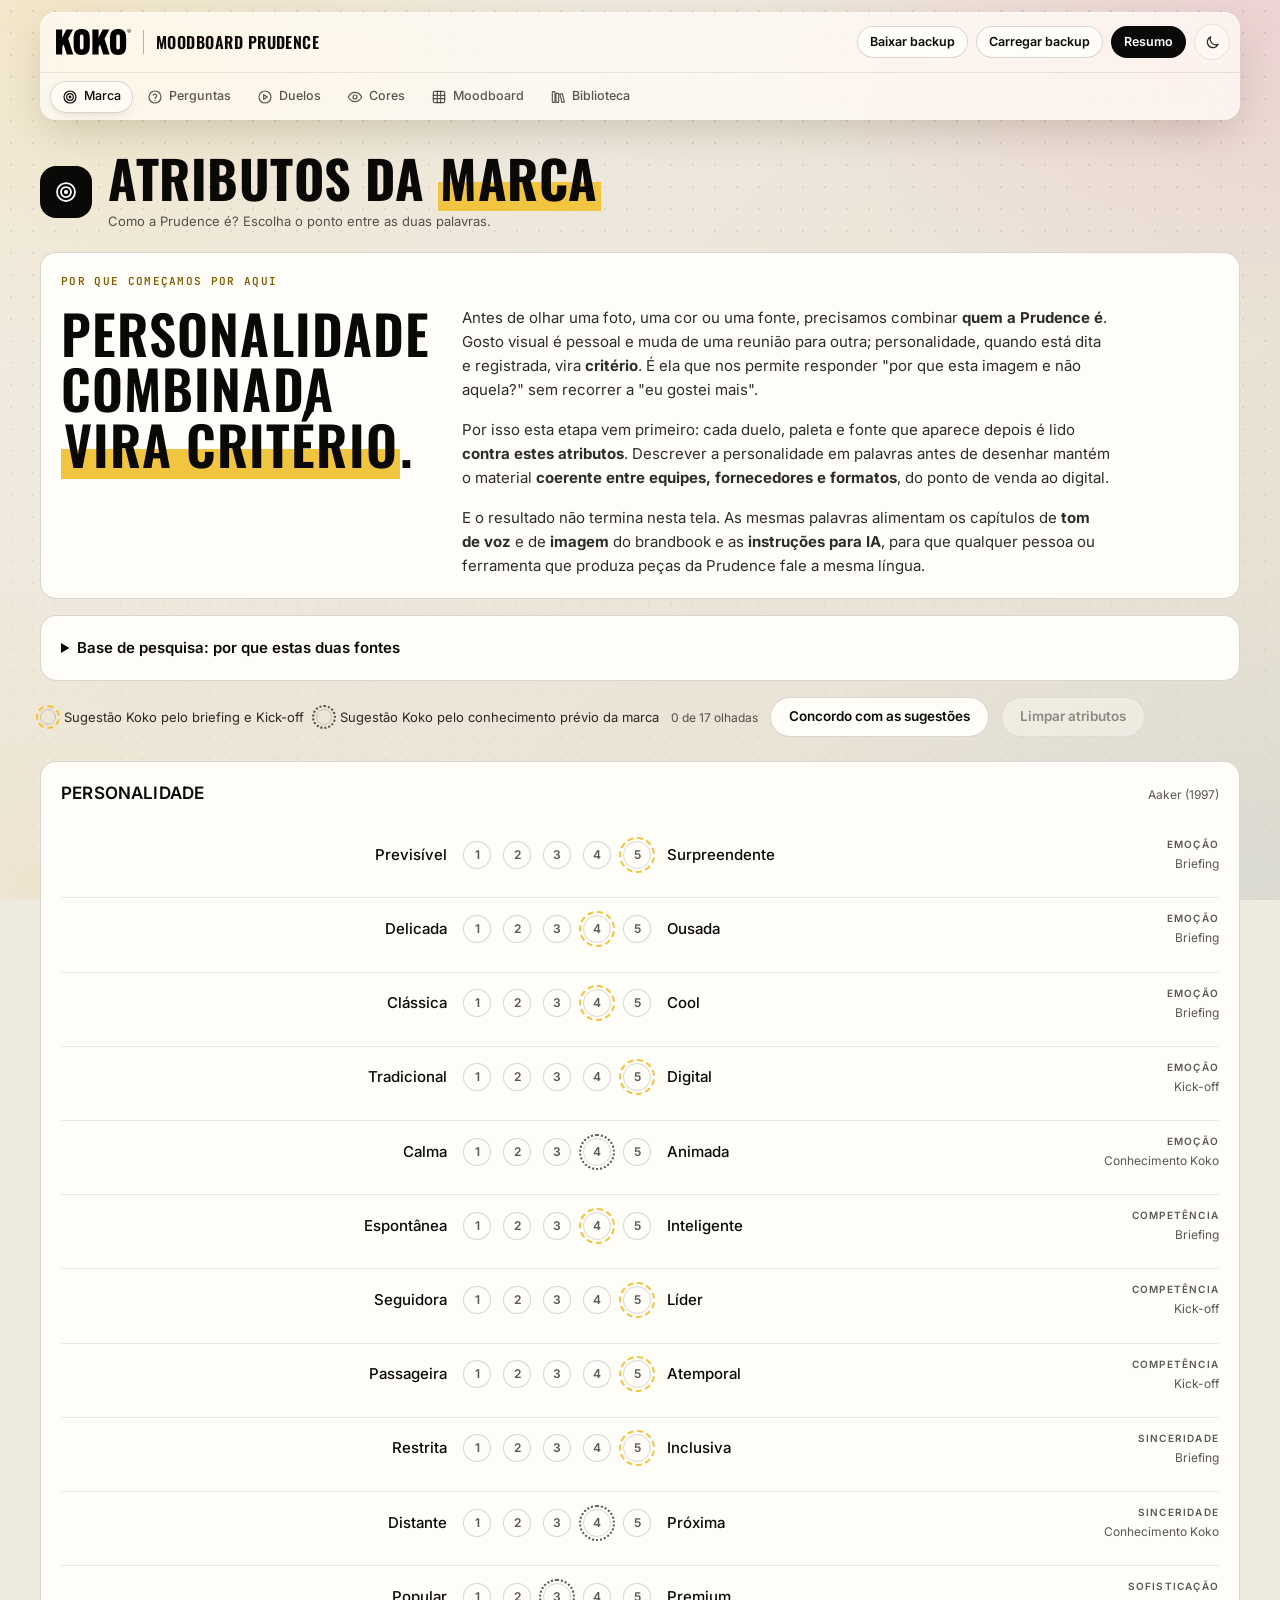
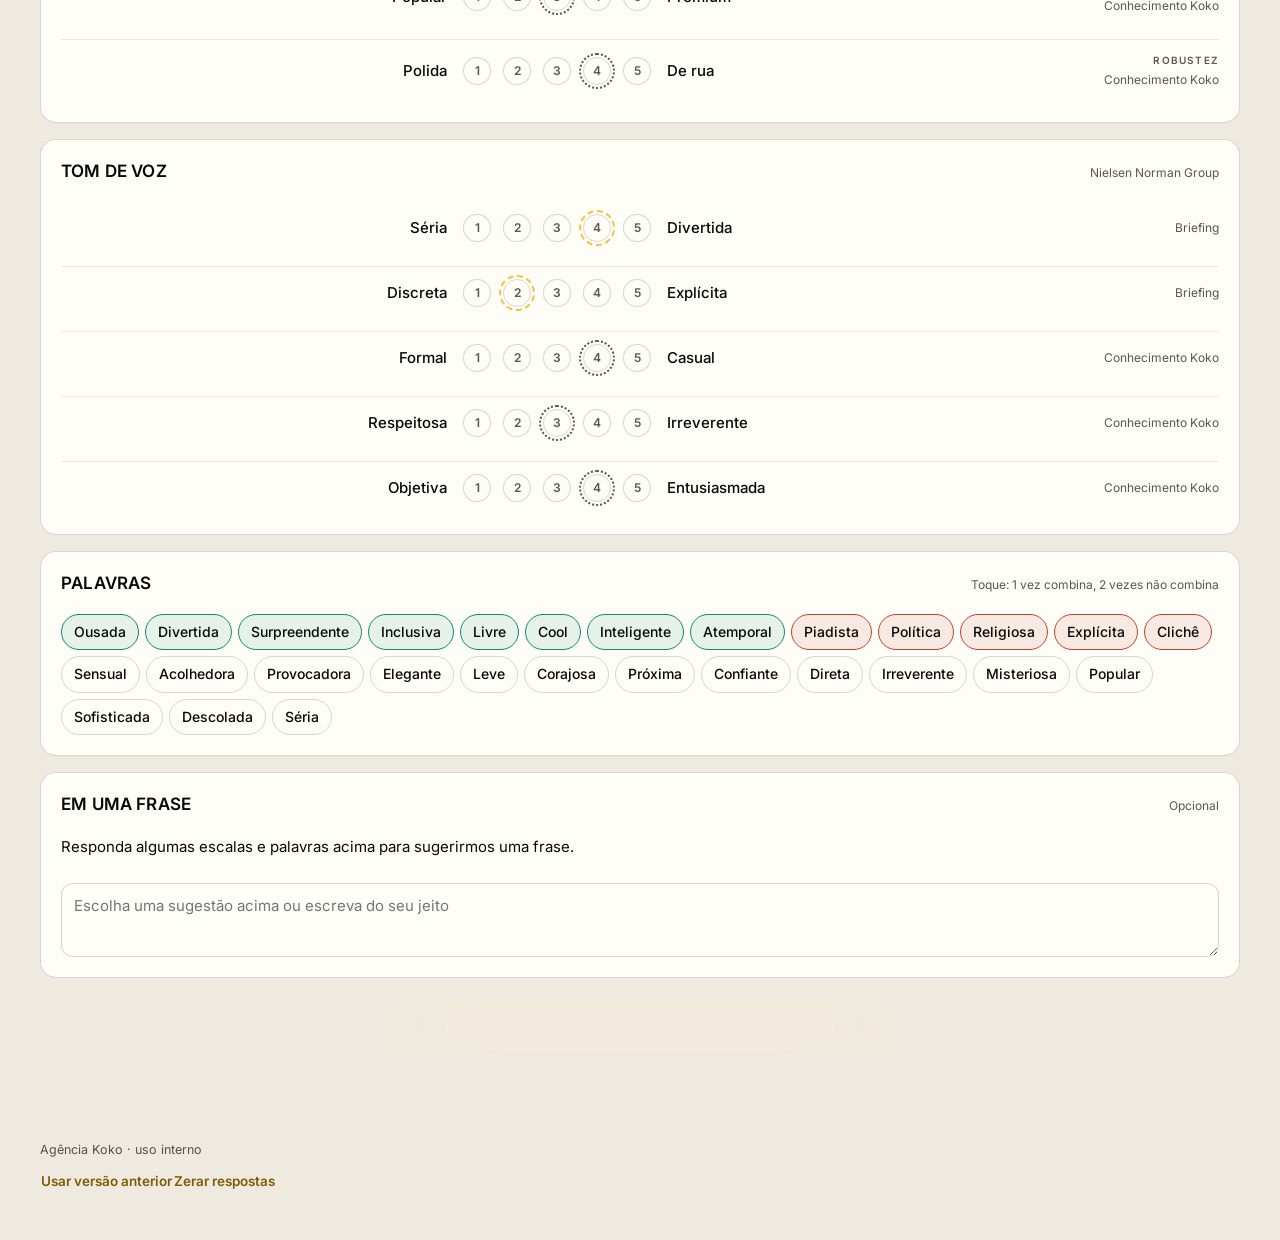
==== commit b53c46d8: "Moodboard: tela Perguntas, Duelos reordenados (52), aplicações da marca, mais cores e tipografia, fo" ====
--- a/index.html
+++ b/index.html
@@ -156,7 +156,7 @@
 .panel{max-width:820px;margin:0 auto;background:var(--card);border-radius:var(--r2);padding:24px 26px}
 .panel h2{font-size:30px;margin-bottom:4px}.panel h3{font-size:12px;letter-spacing:.1em;text-transform:uppercase;color:var(--mute);margin:20px 0 8px;font-family:var(--f-b);font-weight:600}
 .panel ul{margin:0;padding-left:18px}
-.lb{position:fixed;inset:0;background:color-mix(in srgb,var(--inv-fundo) 92%,transparent);z-index:300;display:none;place-items:center;padding:24px;cursor:zoom-out}.lb.on{display:grid}.lb.peq img{max-width:min(52vw,480px);max-height:60vh}.lb img{max-width:100%;max-height:100%;border-radius:var(--r1)}
+.lb{position:fixed;inset:0;background:color-mix(in srgb,var(--inv-fundo) 92%,transparent);z-index:300;display:none;place-items:center;padding:24px;cursor:zoom-out}.lb.on{display:grid}.lb.med img{max-width:min(86vw,860px);max-height:78vh;background:#fff}.lb.peq img{max-width:min(52vw,480px);max-height:60vh}.lb img{max-width:100%;max-height:100%;border-radius:var(--r1)}
 .toast{position:fixed;left:50%;bottom:max(20px,env(safe-area-inset-bottom,0px));transform:translateX(-50%);background:var(--ink);color:var(--bg);padding:9px 16px;border-radius:999px;font-size:14px;z-index:400;display:none}.toast.on{display:block}
 
 /* Visual do Design System interno da Koko: só variáveis do kit. */
@@ -195,6 +195,50 @@
 /* cores */
 .cgov{margin:var(--esp-4) 0 var(--esp-5)}
 .cgov .kk-texto{margin:var(--esp-2) 0 0;text-wrap:pretty}
+.qgi .ic,.qgi .kk-ic{width:22px;height:22px}
+.qrow2{display:grid;grid-template-columns:minmax(200px,30%) 1fr;gap:var(--esp-6);padding:var(--esp-4) 0;border-top:1px solid var(--borda-leve)}
+.qrow2:first-of-type{border-top:0}
+.qside{display:flex;flex-direction:column;align-items:flex-start;gap:var(--esp-2)}
+.qq{margin:0;font:600 16px/1.3 var(--sans,inherit)}
+.qmain{display:flex;flex-direction:column;gap:var(--esp-3)}
+.qfig{margin:0;display:flex;flex-direction:column;gap:6px}
+.qfig img{max-width:min(100%,560px);border:1px solid var(--borda-leve);border-radius:var(--r2);background:#fff}
+.qopts{display:flex;flex-wrap:wrap;gap:var(--esp-2)}
+.qchip{display:inline-flex;align-items:center;gap:8px;padding:8px 14px 8px 11px;border:1px solid var(--borda);border-radius:var(--rf);background:var(--opaca);cursor:pointer;font:inherit;font-size:14px;color:inherit}
+.qchip .ic,.qchip .kk-ic{width:18px;height:18px}
+.qpiece{width:26px;height:20px;flex:none;fill:none;stroke:currentColor;stroke-width:2;stroke-linejoin:round;stroke-linecap:round}
+.qsw{display:block;flex:none;width:16px;height:16px;border-radius:50%;border:1px solid var(--borda)}
+.qchecks{display:grid;grid-template-columns:repeat(auto-fill,minmax(230px,1fr));gap:var(--esp-2) var(--esp-4)}
+.qck{display:flex;align-items:center;gap:10px;padding:8px 10px;border:1px solid var(--borda-leve);border-radius:var(--r2);background:transparent;cursor:pointer;font:inherit;font-size:14px;text-align:left;color:inherit}
+.qck:hover{background:var(--rebaixo)}
+.qbox{display:grid;place-items:center;flex:none;width:20px;height:20px;border:1.5px solid var(--tinta-3);border-radius:5px;background:var(--opaca)}
+.qbox .ic,.qbox .kk-ic{width:14px;height:14px}
+.qck[aria-pressed="true"]{border-color:var(--tinta)}
+.qck[aria-pressed="true"] .qbox{background:var(--tinta);border-color:var(--tinta);color:var(--inv-tinta,#fff)}
+.qver{display:inline-flex;align-items:center;gap:6px;align-self:flex-start;margin-top:var(--esp-1);padding:0;border:0;background:none;cursor:pointer;font:inherit;font-size:13px;color:var(--dourado-txt,#7a5a00)}
+.qver span{text-decoration:underline;text-underline-offset:3px}
+.qver .ic,.qver .kk-ic{width:15px;height:15px}
+.qver{flex-wrap:wrap;text-align:left}
+.qver small{display:block;flex-basis:100%;color:var(--tinta-3);font-size:12px;line-height:1.3;margin-left:21px}
+.qver:hover span{text-decoration-thickness:2px}
+.qchip:hover{border-color:var(--tinta-3)}
+.qchip[aria-pressed="true"]{background:var(--tinta);color:var(--inv-tinta,#fff);border-color:var(--tinta)}
+.qchip.sug,.qck.sug,.qmb.sug{outline:2px dashed var(--amarelo);outline-offset:2px}
+.qchip.sug.inf,.qck.sug.inf,.qmb.sug.inf{outline:2px dotted var(--tinta-3)}
+.qmx{display:flex;flex-direction:column;gap:var(--esp-2)}
+.qmr{display:grid;grid-template-columns:170px 1fr;gap:var(--esp-3);align-items:center}
+.qrl{font-weight:600;font-size:14px}
+.qmo{display:flex;gap:var(--esp-3)}
+.qmb{display:flex;flex-direction:column;align-items:center;gap:3px;padding:7px 10px;min-width:104px;border:1px solid var(--borda);border-radius:var(--r2);background:var(--opaca);cursor:pointer;font:inherit;color:inherit}
+.qmb small{font-size:11px;color:var(--tinta-2)}
+.qpic{display:flex;align-items:center;gap:6px;height:30px}
+.qnome{font:600 15px/1 var(--titulo);letter-spacing:.05em;text-transform:uppercase}
+.qpic img{height:30px;width:auto;display:block;border-radius:5px}
+.qpic img.cut{height:20px;border-radius:0}
+.qmb[aria-pressed="true"]{border-color:var(--tinta);box-shadow:inset 0 0 0 2px var(--tinta);background:var(--rebaixo)}
+.qnote{max-width:230px;font-size:13px;padding:6px 10px}
+.qadd{padding:0;font-size:12px;min-height:0}
+@media (max-width:860px){.qrow2{grid-template-columns:1fr;gap:var(--esp-3)}.qmr{grid-template-columns:1fr}}
 .gen{margin-bottom:var(--esp-5)}
 .ghexw{display:inline-flex;gap:var(--esp-2);align-items:center}
 .ghex{width:122px;font:600 14px var(--mono);letter-spacing:.04em;text-transform:uppercase;padding:11px 14px;border:1px solid var(--borda);border-radius:var(--rf);background:var(--opaca);color:inherit}
@@ -295,6 +339,17 @@
 .dpic .dfg{width:100%;height:100%;object-fit:cover}
 .dcor.dpalc .dpic{aspect-ratio:4/5;padding:0;display:block;flex:none;background:none}
 .dpal{position:absolute;inset:0;display:flex}
+.dpal.sh{align-items:center;justify-content:center}
+.dsh{display:block;width:46%;aspect-ratio:1;border-radius:34%}
+.dpal.hl{align-items:center;justify-content:center;padding:0 var(--esp-6)}
+.dhl{font:700 clamp(28px,3.4vw,38px)/1.2 var(--sans,inherit);color:#fff;letter-spacing:-.01em}
+.hlb{background:var(--c);color:#0b0b0b;padding:0 .18em}.hlt{color:var(--c)}
+.dpal.ly{flex-direction:column}
+.dly{flex:1;padding:var(--esp-6);display:flex;flex-direction:column;gap:12px;justify-content:center}
+.dly .lt{display:block;width:46%;height:18px;border-radius:4px;background:#1f140f}
+.dly .ln{display:block;height:8px;border-radius:4px;background:#d6d2c9}.dly .ln.s{width:60%}
+.lpill{align-self:flex-start;margin-top:14px;padding:9px 18px;border-radius:999px;background:var(--c);color:#0b0b0b;font:700 13px var(--sans,inherit)}
+.lband{height:30%;background:var(--c)}
 .dpal.tx{flex-direction:column;align-items:center;justify-content:center;gap:var(--esp-3)}
 .dtx{font:700 clamp(72px,10vw,130px)/1 var(--titulo);letter-spacing:.01em}
 .dtxl{font:600 11px var(--mono);letter-spacing:.05em;position:absolute;bottom:12px}
@@ -357,11 +412,55 @@
 <body>
 <div class="kk-fundo" aria-hidden="true"></div>
 <dialog class="kk-janela" id="reset" aria-labelledby="reset-t"><div class="kk-janela-caixa"><div class="kk-janela-cab"><h3 class="kk-h3" id="reset-t">Zerar todas as respostas?</h3></div><p class="kk-texto">Apaga as respostas de Marca, duelos, cores, fontes e referências votadas. As referências, os duelos e as escolhas da Koko continuam. Não dá para desfazer; se quiser guardar, baixe um backup antes.</p><div class="kk-pilha"><button class="kk-botao kk-botao--2" type="button" id="reset-no">Cancelar</button><button class="kk-botao kk-botao--perigo" type="button" id="reset-yes">Zerar respostas</button></div></div></dialog>
+<dialog class="kk-janela" id="reset-qa" aria-labelledby="reset-qa-t"><div class="kk-janela-caixa"><div class="kk-janela-cab"><h3 class="kk-h3" id="reset-qa-t">Limpar as respostas das perguntas?</h3></div><p class="kk-texto">Apaga só as respostas desta tela.</p><div class="kk-pilha"><button class="kk-botao kk-botao--2" type="button" id="reset-qa-no">Cancelar</button><button class="kk-botao kk-botao--perigo" type="button" id="reset-qa-yes">Limpar</button></div></div></dialog>
 <dialog class="kk-janela" id="reset-attr" aria-labelledby="reset-attr-t"><div class="kk-janela-caixa"><div class="kk-janela-cab"><h3 class="kk-h3" id="reset-attr-t">Limpar os atributos da marca?</h3></div><p class="kk-texto">Apaga só o que foi marcado nesta tela: posições nas escalas, palavras e a frase da persona. As sugestões da Koko voltam a aparecer. Duelos, cores e fontes não mudam.</p><div class="kk-pilha"><button class="kk-botao kk-botao--2" type="button" id="reset-attr-no">Cancelar</button><button class="kk-botao kk-botao--perigo" type="button" id="reset-attr-yes">Limpar atributos</button></div></div></dialog>
 <svg class="kk-icones" aria-hidden="true">
   <symbol id="i-busca" viewBox="0 0 24 24"><circle cx="11" cy="11" r="7"/><path d="m20 20-4-4"/></symbol>
   <symbol id="i-check" viewBox="0 0 24 24"><path d="m5 12.5 4.5 4.5L19 7.5"/></symbol>
   <symbol id="i-fechar" viewBox="0 0 24 24"><path d="M6 6l12 12M18 6 6 18"/></symbol>
+  <symbol id="i-loja" viewBox="0 0 24 24"><path d="M3.5 9.5 5 4h14l1.5 5.5"/><path d="M3.5 9.5a2.8 2.8 0 0 0 5.6 0 2.8 2.8 0 0 0 5.8 0 2.8 2.8 0 0 0 5.6 0"/><path d="M5 12v8.5h14V12M10 20.5v-5h4v5"/></symbol>
+  <symbol id="i-megafone" viewBox="0 0 24 24"><path d="M3 10.5v3a1 1 0 0 0 1 1h2.5l6.5 4.5V5L6.5 9.5H4a1 1 0 0 0-1 1Z"/><path d="M16.5 9a4.2 4.2 0 0 1 0 6M19 6.5a7.8 7.8 0 0 1 0 11"/></symbol>
+  <symbol id="i-pessoa" viewBox="0 0 24 24"><circle cx="12" cy="8" r="4"/><path d="M4.5 21c.9-4 3.8-6 7.5-6s6.6 2 7.5 6"/></symbol>
+  <symbol id="i-celular" viewBox="0 0 24 24"><rect x="6.5" y="2.5" width="11" height="19" rx="2.2"/><path d="M11 18.5h2"/></symbol>
+  <symbol id="i-caixa" viewBox="0 0 24 24"><path d="M3 13h5l1.5 3h5l1.5-3h5"/><path d="M5.5 5h13L21 13v6a1.5 1.5 0 0 1-1.5 1.5h-15A1.5 1.5 0 0 1 3 19v-6Z"/></symbol>
+  <symbol id="i-mundo" viewBox="0 0 24 24"><circle cx="12" cy="12" r="9"/><path d="M3 12h18"/><path d="M12 3c3 3.2 3 14.8 0 18M12 3c-3 3.2-3 14.8 0 18"/></symbol>
+  <symbol id="i-bandeira" viewBox="0 0 24 24"><path d="M5 21V3.5"/><path d="M5 4h12l-2.5 4L17 12H5"/></symbol>
+  <symbol id="i-predio" viewBox="0 0 24 24"><path d="M4.5 21V5.2A1.2 1.2 0 0 1 5.7 4h8.1A1.2 1.2 0 0 1 15 5.2V21"/><path d="M15 9.5h3.3a1.2 1.2 0 0 1 1.2 1.2V21M2.5 21h19"/><path d="M8 8h3.5M8 11.5h3.5M8 15h3.5"/></symbol>
+  <symbol id="i-paleta" viewBox="0 0 24 24"><path d="M12 3a9 9 0 1 0 0 18c1.2 0 1.8-.8 1.8-1.8 0-.5-.2-.9-.5-1.2-.3-.3-.5-.7-.5-1.2 0-1 .8-1.8 1.8-1.8H17a4 4 0 0 0 4-4C21 6.6 17 3 12 3Z"/><circle cx="7.5" cy="11" r="1.2" fill="currentColor"/><circle cx="10.5" cy="7.5" r="1.2" fill="currentColor"/><circle cx="15" cy="7.8" r="1.2" fill="currentColor"/></symbol>
+  <symbol id="i-brilho" viewBox="0 0 24 24"><path d="M12 3l2.4 5.6L20 11l-5.6 2.4L12 19l-2.4-5.6L4 11l5.6-2.4z"/></symbol>
+  <symbol id="i-regua" viewBox="0 0 24 24"><rect x="3" y="8" width="18" height="8" rx="1.5"/><path d="M7 8v3M11 8v4M15 8v3M19 8v4"/></symbol>
+  <symbol id="i-robo" viewBox="0 0 24 24"><rect x="4" y="8" width="16" height="12" rx="3"/><path d="M12 8V5M9 13.5h.01M15 13.5h.01M9.5 17h5"/><circle cx="12" cy="4" r="1"/></symbol>
+  <symbol id="i-menos" viewBox="0 0 24 24"><path d="M5 12h14"/></symbol>
+  <symbol id="i-niveis" viewBox="0 0 24 24"><path d="M5 20v-4M10 20v-8M15 20V8M20 20V4"/></symbol>
+  <symbol id="i-local" viewBox="0 0 24 24"><path d="M12 21s-7-6.2-7-11.5a7 7 0 0 1 14 0C19 14.8 12 21 12 21Z"/><circle cx="12" cy="9.5" r="2.5"/></symbol>
+  <symbol id="i-livro" viewBox="0 0 24 24"><path d="M4 5.5A2.5 2.5 0 0 1 6.5 3H20v15H6.5A2.5 2.5 0 0 0 4 20.5Z"/><path d="M4 20.5A2.5 2.5 0 0 0 6.5 23H20v-5"/></symbol>
+  <symbol id="i-pauta" viewBox="0 0 24 24"><rect x="5" y="4" width="14" height="17" rx="2"/><path d="M9 4V2.8h6V4M8.5 10h7M8.5 13.5h7M8.5 17h4"/></symbol>
+  <symbol id="i-tesoura" viewBox="0 0 24 24"><circle cx="6" cy="6.5" r="2.6"/><circle cx="6" cy="17.5" r="2.6"/><path d="M8.2 8 20.5 17.5M8.2 16 20.5 6.5"/></symbol>
+  <symbol id="i-lapis" viewBox="0 0 24 24"><path d="M4 20h4L19 9a2.8 2.8 0 0 0-4-4L4 16Z"/><path d="m13.5 6.5 4 4"/></symbol>
+  <symbol id="i-maleta" viewBox="0 0 24 24"><rect x="3" y="7" width="18" height="13" rx="2"/><path d="M8 7V5a2 2 0 0 1 2-2h4a2 2 0 0 1 2 2v2M3 13h18"/></symbol>
+  <symbol id="i-pessoas" viewBox="0 0 24 24"><circle cx="9" cy="8" r="3.5"/><path d="M2.5 20c.8-3.6 3.4-5.5 6.5-5.5s5.7 1.9 6.5 5.5"/><path d="M16 4.6a3.5 3.5 0 0 1 0 6.8"/><path d="M18 14.8c1.9.7 3.1 2.4 3.5 5.2"/></symbol>
+  <symbol id="i-email" viewBox="0 0 24 24"><rect x="3" y="5" width="18" height="14" rx="2"/><path d="m3.5 7.5 8.5 6 8.5-6"/></symbol>
+  <symbol id="i-computador" viewBox="0 0 24 24"><rect x="4" y="5" width="16" height="11" rx="1.5"/><path d="M2 19h20"/></symbol>
+  <symbol id="i-cracha" viewBox="0 0 24 24"><rect x="4" y="5.5" width="16" height="15.5" rx="2.2"/><path d="M9.5 3h5v4.5h-5Z"/><circle cx="12" cy="11.8" r="2.4"/><path d="M7.8 18.2c.6-2 2.1-3.1 4.2-3.1s3.6 1.1 4.2 3.1"/></symbol>
+  <symbol id="i-calendario" viewBox="0 0 24 24"><rect x="3.5" y="5" width="17" height="15.5" rx="2"/><path d="M3.5 10h17M8 3v4M16 3v4"/></symbol>
+  <symbol id="i-trofeu" viewBox="0 0 24 24"><path d="M7.5 4h9v5a4.5 4.5 0 0 1-9 0Z"/><path d="M7.5 5.5H4.5V7a3 3 0 0 0 3 3M16.5 5.5h3V7a3 3 0 0 1-3 3"/><path d="M12 13.5V17M8.5 20.5h7M9.5 17h5v3.5h-5Z"/></symbol>
+  <symbol id="i-organograma" viewBox="0 0 24 24"><rect x="9" y="3" width="6" height="5" rx="1"/><rect x="3" y="16" width="6" height="5" rx="1"/><rect x="15" y="16" width="6" height="5" rx="1"/><path d="M12 8v4M6 16v-2a2 2 0 0 1 2-2h8a2 2 0 0 1 2 2v2"/></symbol>
+  <symbol id="i-camera" viewBox="0 0 24 24"><path d="M4.5 7.5h3L9 5h6l1.5 2.5h3a1.5 1.5 0 0 1 1.5 1.5v8.5a1.5 1.5 0 0 1-1.5 1.5h-15A1.5 1.5 0 0 1 3 17.5V9a1.5 1.5 0 0 1 1.5-1.5Z"/><circle cx="12" cy="13" r="3.6"/></symbol>
+  <symbol id="i-imagem" viewBox="0 0 24 24"><path d="M12 2.8 7.5 7.5M12 2.8l4.5 4.7"/><rect x="3.5" y="7.5" width="17" height="13" rx="1.6"/><path d="m6.5 17.5 3.8-4.3 2.7 3 1.6-1.6 3 2.9"/></symbol>
+  <symbol id="i-ampulheta" viewBox="0 0 24 24"><path d="M6 3h12M6 21h12M7 3c0 5 10 5 10 9s-10 4-10 9M17 3c0 5-10 5-10 9"/></symbol>
+  <symbol id="i-etiqueta" viewBox="0 0 24 24"><path d="M3 12V4a1 1 0 0 1 1-1h8l9 9-9 9Z"/><circle cx="7.5" cy="7.5" r="1.5"/></symbol>
+  <symbol id="i-pasta" viewBox="0 0 24 24"><path d="M3.5 7a2 2 0 0 1 2-2h4l2 2.5h7a2 2 0 0 1 2 2V17a2 2 0 0 1-2 2h-13a2 2 0 0 1-2-2Z"/></symbol>
+  <symbol id="i-documento" viewBox="0 0 24 24"><path d="M6 3h8.5L19 7.5V21H6Z"/><path d="M14 3v5h5M9 12.5h6.5M9 16h6.5"/></symbol>
+  <symbol id="i-layout" viewBox="0 0 24 24"><rect x="2.5" y="4" width="19" height="16" rx="2"/><path d="M2.5 11h19M9 4v7M15 11v9M9 15.5h6M9 11v9"/></symbol>
+  <symbol id="i-presente" viewBox="0 0 24 24"><rect x="3.5" y="8" width="17" height="4" rx="1"/><path d="M5 12v8.5h14V12M12 8v12.5"/><path d="M12 8C10 4.5 6.8 4.8 7.5 7c.3 1 1.8 1 4.5 1Zm0 0c2-3.5 5.2-3.2 4.5-1-.3 1-1.8 1-4.5 1Z"/></symbol>
+  <symbol id="i-video" viewBox="0 0 24 24"><rect x="2.5" y="6" width="13" height="12" rx="2"/><path d="m15.5 10.5 5.2-3a.5.5 0 0 1 .8.4v8.2a.5.5 0 0 1-.8.4l-5.2-3"/></symbol>
+  <symbol id="i-sorriso" viewBox="0 0 24 24"><circle cx="12" cy="12" r="9"/><path d="M8.2 14.2a4.6 4.6 0 0 0 7.6 0"/><path d="M9 9.6h.01M15 9.6h.01"/></symbol>
+  <symbol id="i-fogo" viewBox="0 0 24 24"><path d="M8.5 14.5A2.5 2.5 0 0 0 11 12c0-1.38-.5-2-1-3-1.072-2.143-.224-4.054 2-6 .5 2.5 2 4.9 4 6.5 2 1.6 3 3.5 3 5.5a7 7 0 1 1-14 0c0-1.153.433-2.294 1-3a2.5 2.5 0 0 0 2.5 2.5Z"/></symbol>
+  <symbol id="i-balanca" viewBox="0 0 24 24"><path d="M12 3v18M8 21h8M5 6h14"/><path d="M5 6 2 13a3 3 0 0 0 6 0Z"/><path d="m19 6-3 7a3 3 0 0 0 6 0Z"/></symbol>
+  <symbol id="i-conversa" viewBox="0 0 24 24"><path d="M3.5 4.5h11v8H8.5l-5 3.5Z"/><path d="M14.5 8.5h6v8h-1.5V20l-4-3.5H10v-4"/></symbol>
+  <symbol id="i-estrela" viewBox="0 0 24 24"><path d="m12 3 2.7 5.6 6.1.9-4.4 4.3 1 6.1L12 17l-5.4 2.9 1-6.1-4.4-4.3 6.1-.9Z"/></symbol>
+  <symbol id="i-blocos" viewBox="0 0 24 24"><rect x="4" y="4" width="6.5" height="6.5" rx="1.6"/><rect x="13.5" y="4" width="6.5" height="6.5" rx="1.6"/><rect x="4" y="13.5" width="6.5" height="6.5" rx="1.6"/><rect x="13.5" y="13.5" width="6.5" height="6.5" rx="1.6"/></symbol>
+  <symbol id="i-chave" viewBox="0 0 24 24"><circle cx="12" cy="8.5" r="4.5"/><path d="M10 12.2 8.5 21h7L14 12.2"/></symbol>
   <symbol id="i-cadeado" viewBox="0 0 24 24"><rect x="5" y="11" width="14" height="9.5" rx="2"/><path d="M8 11V8a4 4 0 0 1 8 0v3M12 14.8v2.4"/></symbol>
   <symbol id="i-cadeado-aberto" viewBox="0 0 24 24"><rect x="5" y="11" width="14" height="9.5" rx="2"/><path d="M8 11V8a4 4 0 0 1 7.7-1.6M12 14.8v2.4"/></symbol>
   <symbol id="i-pincel" viewBox="0 0 24 24"><path d="M18.4 3.6a1.9 1.9 0 0 1 2.7 2.7L13 14.4 10.3 11.7Z"/><path d="M10.3 11.7c-2 0-3.6 1.6-3.6 3.6 0 1.6-1 2.6-2.7 3 1.2 1.2 3 1.8 4.6 1.8 2.9 0 5-2.3 4.4-5.7"/></symbol>
@@ -402,7 +501,8 @@
   </div>
   <nav class="kk-nav" id="nav" aria-label="Telas">
     <a class="kk-nav-item" href="#marca" data-k="marca"><svg class="kk-ic"><use href="#i-alvo"></use></svg>Marca</a>
-    <a class="kk-nav-item" href="#sessao" data-k="sessao"><svg class="kk-ic"><use href="#i-play"></use></svg>Sessão</a>
+    <a class="kk-nav-item" href="#perguntas" data-k="perguntas"><svg class="kk-ic"><use href="#i-ajuda"></use></svg>Perguntas</a>
+    <a class="kk-nav-item" href="#sessao" data-k="sessao"><svg class="kk-ic"><use href="#i-play"></use></svg>Duelos</a>
     <a class="kk-nav-item" href="#cores" data-k="cores"><svg class="kk-ic"><use href="#i-olho"></use></svg>Cores</a>
     <a class="kk-nav-item" href="#moodboard" data-k="moodboard"><svg class="kk-ic"><use href="#i-grade"></use></svg>Moodboard</a>
     <a class="kk-nav-item" href="#biblioteca" data-k="biblioteca"><svg class="kk-ic"><use href="#i-biblioteca"></use></svg>Biblioteca</a>
@@ -430,6 +530,9 @@
   <div class="strip" id="strip"></div>
 </section>
 
+<section class="view" id="v-perguntas">
+  <div id="perguntas-tela"></div>
+</section>
 <section class="view" id="v-cores">
   <div id="cores-tela"></div>
 </section>
@@ -504,19 +607,20 @@
 <script src="session-review.js"></script>
 <script>
 const CATS=[
+ {k:'cor',t:'Cores e paleta',hint:'Preto, branco e cinza como base, com acento pontual. Tem que durar anos.'},
+ {k:'tipo',t:'Estilo de letra',hint:'Direção de estilo, sem escolher a fonte: condensada ou larga, neutra ou geométrica, peso e caixa. As fontes saem depois, a partir do estilo preferido.'},
+ {k:'apl',t:'Aplicações da marca',hint:'Mockups simples para decidir onde o logo fica e como a marca aparece em cada peça. As imagens são esquemas, não peças finais.'},
+ {k:'graf',t:'Grafismo, textura e clima',hint:'Adesivos, recortes, texturas e imagens que resumem a atitude da marca: ousada, divertida, inteligente, livre de preconceito. Pode partir da borda redonda do logo.'},
+ {k:'uni',t:'Uniforme e merch',hint:'Camisetas e moletons: logo discreto na frente, estampa criativa nas costas. Refs da Koko e de estampas de outras marcas.'},
  {k:'foto',t:'Fotografia',hint:'Pessoas e momentos sem estereótipo: casais diversos, amigos, sensualidade sugerida e nunca explícita. Longe da "cerveja dos anos 2000".'},
- {k:'tipo',t:'Estilo de letra',hint:'Direção de estilo, sem escolher a fonte: condensada ou larga, neutra ou geométrica, peso e caixa. As fontes saem depois, a partir do estilo preferido.'},
- {k:'cor',t:'Cores e paleta',hint:'Preto, branco e cinza como base, com acento pontual. Tem que durar anos.'},
- {k:'uni',t:'Uniforme e merch',hint:'Camisetas e moletons: logo discreto na frente, estampa criativa nas costas. Refs da Koko e de estampas de outras marcas.'},
- {k:'pdv',t:'PDV e trade',hint:'Clip strip, testeira de estande, display. Uma receita simples que o trade consiga repetir.'},
- {k:'graf',t:'Grafismo, textura e clima',hint:'Adesivos, recortes, texturas e imagens que resumem a atitude da marca: ousada, divertida, inteligente, livre de preconceito. Pode partir da borda redonda do logo.'}];
+ {k:'pdv',t:'PDV e trade',hint:'Clip strip, testeira de estande, display. Uma receita simples que o trade consiga repetir.'}];
 const ASP=['Cor','Tipografia','Fotografia','Composição','Clima','Humor','Textura','Ideia'];
 const catT=k=>(CATS.find(c=>c.k===k)||{t:k}).t,catI=k=>Math.max(0,CATS.findIndex(c=>c.k===k));
 const $=s=>document.querySelector(s);
 function h(tag,props,...kids){const e=document.createElement(tag);for(const k in props||{}){const v=props[k];if(k==='class')e.className=v;else if(k==='style')e.style.cssText=v;else if(k.startsWith('on'))e.addEventListener(k.slice(2),v);else if(k.startsWith('aria-')&&typeof v==='boolean')e.setAttribute(k,String(v));else if(v===true)e.setAttribute(k,'');else if(v!==false&&v!=null)e.setAttribute(k,v)}for(const c of kids.flat())if(c!=null&&c!==false)e.append(c.nodeType?c:document.createTextNode(c));return e}
 const ic=n=>{const e=document.createElement('span');e.className='ic';e.innerHTML='<svg class="kk-ic"><use href="#i-'+n+'"></use></svg>';return e};
 function toast(m){const t=$('#toast');t.textContent=m;t.classList.add('on');clearTimeout(toast.t);toast.t=setTimeout(()=>t.classList.remove('on'),2400)}
-function zoom(u,pequeno){$('#lb img').src=u;$('#lb').classList.toggle('peq',!!pequeno);$('#lb').classList.add('on')}
+function zoom(u,modo){$('#lb img').src=u;$('#lb').classList.toggle('peq',modo===true);$('#lb').classList.toggle('med',modo==='med');$('#lb').classList.add('on')}
 $('#lb').onclick=()=>$('#lb').classList.remove('on');
 
 let db=null,assets=null,R={},DU={},view='marca',sess={cat:'all',key:null,duelos:true},lib={sel:[],active:'foto'},pendingCat=null;
@@ -635,6 +739,9 @@
 const setRec=(id,v,why)=>{const cur=DU[id]||{};return w(()=>dD(id).update({rec:v,recRevision:CP(id).answerRevision||'',recWhy:why===undefined?(cur.recWhy||''):why}))};
 const kokoOf=d=>{const revision=CP(d.id).answerRevision;if(revision&&d.recRevision!==revision)return null;return KOKO[d.id]||((d.rec==='a'||d.rec==='b')?{pick:d.rec,why:d.recWhy||''}:null)};
 function palBlock(pl){const el=h('div',{class:'dpal'+(pl.txt?' tx':'')});
+  if(pl.hl){el.style.background=pl.bg;el.classList.add('hl');el.style.setProperty('--c',pl.c);el.append(h('div',{class:'dhl'},'Mais ',h('span',{class:pl.hl==='bar'?'hlb':'hlt'},'prazer'),' para todos.'));return el}
+  if(pl.lay){el.style.background=pl.bg;el.classList.add('ly');el.style.setProperty('--c',pl.c);el.append(h('div',{class:'dly'},h('i',{class:'lt'}),h('i',{class:'ln'}),h('i',{class:'ln'}),h('i',{class:'ln s'}),pl.lay==='dot'?h('b',{class:'lpill'},'Saiba mais'):null),pl.lay==='band'?h('div',{class:'lband'}):null);return el}
+  if(pl.shape){el.style.background=pl.bg;el.classList.add('sh');const c=h('b',{class:'dsh'});c.style.background=pl.fg;if(pl.glow)c.style.boxShadow='0 0 70px 26px '+pl.glow+', 0 0 20px 6px '+pl.glow;el.append(c,h('small',{class:'dtxl',style:'color:'+pl.fg},pl.fg.slice(1).toUpperCase()+(pl.glow?' com brilho':' chapada')));return el}
   if(pl.txt){el.style.background=pl.bg;el.append(h('b',{class:'dtx',style:'color:'+pl.fg},'Aa'),h('small',{class:'dtxl',style:'color:'+pl.fg},pl.fg.slice(1).toUpperCase()+' sobre '+pl.bg.slice(1).toUpperCase()));return el}
   if(pl.g){el.style.background='linear-gradient(180deg,'+pl.c.join(',')+')';el.append(h('i',{}))}
   else pl.c.forEach(hx=>{const e=h('i',{},hx.slice(1).toUpperCase());e.style.background=hx;e.style.setProperty('--ct',genLum(hx)<.6?'#ffffff':'#0a0907');el.append(e)});
@@ -642,7 +749,7 @@
 function duelView(d,id,i,all){
   const kr=kokoOf({...d,id}),pk=d.pick,chosen=pk==='a'||pk==='b';
   const card=(side,r)=>{const pal=(d.pal||{})[side],win=pk===side||pk==='both',lose=(pk==='a'||pk==='b')&&pk!==side||pk==='none',lab=d[side==='a'?'la':'lb'];
-    return h('div',{class:'dcard'+(win?' win':'')+(lose?' lose':'')+(['cor','tipo'].includes(duelCat(d))?' dcor':'')+(pal?' dpalc':'')},
+    return h('div',{class:'dcard'+(win?' win':'')+(lose?' lose':'')+(['cor','tipo','apl'].includes(duelCat(d))?' dcor':'')+(pal?' dpalc':'')},
       h('button',{class:'dpic',onclick:()=>zoom((r||{}).url,!!pal),'aria-label':'Ampliar '+(lab||side.toUpperCase())},
         pal?palBlock(pal):h('img',{class:'dfg',src:(r||{}).url,alt:(r||{}).cap||''}),
         pal?h('span',{class:'dref'},'Ver referência'):null,
@@ -771,7 +878,7 @@
       h('div',{class:'kk-box'},h('div',{class:'axh'},h('h3',{class:'kk-h3'},'Em uma frase'),h('span',{class:'lbl'},'Opcional')),
         (()=>{const sg=attrSug();return sg.length?h('div',{class:'asugs'},h('div',{class:'lbl'},'A partir das suas respostas: escolha A, B ou C, ou escreva do seu jeito.'),...sg.map((t,k)=>h('button',{type:'button',class:'asug'+(note.value===t?' on':''),'aria-pressed':note.value===t,onclick:()=>{note.value=t;setAttNote(t)}},h('b',{class:'asug-l'},'ABC'[k]),h('span',{},t)))):h('p',{class:'hint',style:'margin:0 0 var(--esp-3)'},'Responda algumas escalas e palavras acima para sugerirmos uma frase.')})(),
         note)),
-    h('div',{class:'dnav',style:'position:static;margin:var(--esp-5) auto 0'},h('a',{class:'kk-botao',href:'#sessao',style:'text-align:center;text-decoration:none'},'Seguir para a Sessão')))}
+    h('div',{class:'dnav',style:'position:static;margin:var(--esp-5) auto 0'},h('a',{class:'kk-botao',href:'#perguntas',style:'text-align:center;text-decoration:none'},'Seguir para as Perguntas')))}
 function attrBoard(){
   const ans=AXES.filter(a=>ATT['ax-'+a.k]);const pw=WORDS.filter(w=>wvS(w)==='pos').map(w=>w[0]),nw=WORDS.filter(w=>wvS(w)==='neg').map(w=>w[0]);
   if(!ans.length&&!pw.length&&!nw.length&&!(ATT.note||{}).t)return null;
@@ -822,6 +929,95 @@
   if(r.main)parts.push(sw(r.main,'12%'));if(r.sup)parts.push(sw(r.sup,'6%'));
   return{r,el:h('div',{class:'pbar'},parts)}}
 function palSummary(){const c=genColors();if(!c)return[];return['','Paleta de cores:','- '+c.map(x=>x.toUpperCase()).join(', ')]}
+/* ---------- perguntas (briefing de uso: logo, símbolo, retrato, lâminas), todas numa página ---------- */
+let QA={},qObs=new Set();
+const O=(l,i,x)=>({l,i,...(x||{})});
+const QDATA=[
+ {g:'Logo',i:'etiqueta',qs:[
+  {id:'logo-nome',t:'many',q:'Onde só o nome da marca já basta, sem o logo?',o:[O('Redes sociais (@useprudence)','celular'),O('Camisetas e uniformes','pessoa'),O('Assinatura de e-mail','email'),O('Documentos internos','documento'),O('Fotos e vídeos','camera'),O('Eventos','megafone'),O('Trade e ponto de venda','loja'),O('Em lugar nenhum: sempre o logo','cadeado')]},
+  {id:'logo-obrig',t:'many',q:'Onde o logo não pode faltar?',o:[O('Embalagem','caixa'),O('Trade e ponto de venda','loja'),O('Documentos oficiais e contratos','documento'),O('Parcerias e patrocínios','bandeira'),O('Estande e eventos','megafone'),O('Material da Latam','mundo'),O('Perfil das redes sociais','celular'),O('Uniformes','pessoa'),O('Primeiro contato com quem não conhece a marca','olho')]},
+  {id:'logo-nome-como',t:'one',q:'Quando só o nome aparece, ele é escrito…',o:[O('PRUDENCE, em caixa alta','texto'),O('Prudence, normal','texto'),O('@useprudence, como nas redes','celular'),O('Na fonte da peça, sem regra','ajuda')]},
+  {id:'logo-excecao',t:'many',q:'Em que casos uma exceção ao logo oficial é aceitável?',vis:{img:'assets/logo/manual-cores.png',cap:'Hoje o manual só admite preto ou branco, conforme o fundo'},o:[O('Nenhum: sem exceções','cadeado'),O('Parceria ou patrocínio aprovado','bandeira'),O('Campanha sazonal (Carnaval, Copa, São João)','calendario'),O('Edição limitada de produto','presente'),O('Evento específico','megafone'),O('Ação de um varejista','loja')]},
+  {id:'logo-escala',t:'one',q:'Qual o tamanho máximo do logo numa peça?',o:[O('Discreto',null,{s:'sz1'}),O('Médio',null,{s:'sz2'}),O('Grande, domina a peça',null,{s:'sz3'})]},
+  {id:'logo-parceiro',t:'one',q:'Ao lado do logo de um parceiro, a Prudence aparece…',o:[O('Maior','niveis'),O('Do mesmo tamanho','balanca'),O('Menor','menos'),O('Depende do contrato','documento')]},
+  {id:'logo-aprova',t:'one',q:'Quem aprova uma peça de fornecedor antes de ela ser produzida?',o:[O('O time de marca','etiqueta'),O('O gestor da área (trade, Latam)','organograma'),O('A agência','pessoas'),O('Hoje ninguém aprova','ajuda')]}]},
+ {g:'Símbolo redondo e versão cortada',i:'alvo',qs:[
+  {id:'sim-onde',t:'matrix',q:'Qual versão usar em cada lugar?',rows:['Brasil','Latam','Embalagem','Redes sociais','Camisetas e uniformes','Trade e ponto de venda','Documentos'],o:['Redondo','Cortado','Os dois','Só o nome']},
+  {id:'sim-circulo',t:'many',q:'O círculo do símbolo pode virar…',o:[O('Moldura de fotos','camera'),O('Padrão repetido','grade'),O('Recorte em fundos grandes','tesoura'),O('Nada além do logo','cadeado')]},
+  {id:'sim-preserv',t:'many',q:'Quando usar "Preservativos lubrificados" junto do logo?',o:[O('Em embalagem','caixa'),O('Em material técnico e bula','documento'),O('Em campanha de produto','megafone'),O('No ponto de venda, junto do produto','loja'),O('Em material de trade','organograma'),O('Em redes sociais','celular'),O('Em material institucional','predio'),O('Em tudo que fale de preservativo','livro'),O('Nunca: só "Prudence"','menos')]}]},
+ {g:'Retrato de equipe',i:'pessoas',qs:[
+  {id:'ret-enquad',t:'one',q:'Qual enquadramento para os retratos?',o:[O('Rosto e ombros',null,{s:'crop1'}),O('Rosto em zoom',null,{s:'crop2'}),O('Meio corpo',null,{s:'crop3'})]},
+  {id:'ret-fundo',t:'one',q:'O fundo é igual para todos?',o:[O('Um só fundo para todos',null,{c:'#8f8987'}),O('Um fundo por área',null,{c:'conic-gradient(#1f140f 0 33%,#8f8987 0 66%,#ffffff 0)'}),O('Livre, dentro da paleta',null,{c:'conic-gradient(#e50695,#fed102,#7d39eb,#e50695)'})]},
+  {id:'ret-foco',t:'one',q:'Qual o uso mais importante?',o:[O('LinkedIn','maleta'),O('WhatsApp','celular'),O('Site','computador'),O('Crachá','cracha')]},
+  {id:'ret-sessao',t:'one',q:'Haverá sessão de fotos?',o:[O('Sim, a Prudence organiza','calendario'),O('Cada pessoa usa a sua foto, seguindo o guia','pessoa'),O('Ainda a definir','ampulheta')]}]},
+ {g:'Lâminas de aplicação',i:'documento',qs:[
+  {id:'lam-corp',t:'many',max:3,q:'Quais 3 peças corporativas são prioridade?',v:'check',o:[O('Cartão',null,{s:'card'}),O('Pasta',null,{s:'folder'}),O('Envelope',null,{s:'envelope'}),O('Papel timbrado',null,{s:'letter'}),O('Apresentação (PPT)',null,{s:'slide'}),O('Proposta (Word)',null,{s:'doc'}),O('Crachá',null,{s:'badge'}),O('Assinatura de e-mail',null,{s:'sig'})]},
+  {id:'lam-mkt',t:'many',max:3,q:'E as 3 de marketing?',v:'check',o:[O('Flyer',null,{s:'flyer'}),O('Faixa',null,{s:'strip'}),O('Cartaz',null,{s:'poster'}),O('Banner',null,{s:'banner'}),O('Material de evento',null,{s:'stand'}),O('Estande e testeira',null,{s:'stand'}),O('Uniforme',null,{s:'shirt'}),O('Brinde',null,{s:'gift'})]},
+  {id:'lam-dig',t:'many',max:3,q:'E as 3 digitais?',v:'check',o:[O('Banner',null,{s:'banner'}),O('E-mail',null,{s:'mail'}),O('Card digital',null,{s:'post'}),O('Post',null,{s:'post'}),O('Story',null,{s:'story'}),O('Apresentação digital',null,{s:'slide'}),O('Tela do site',null,{s:'site'})]},
+  {id:'lam-tom',t:'many',max:2,q:'Em duas palavras, a sensação das lâminas corporativas?',o:[O('Sóbria','balanca'),O('Ousada','fogo'),O('Minimalista','menos'),O('Editorial','livro'),O('Divertida','sorriso')]}]}];
+const QPRE={};
+const QFLAT=QDATA.flatMap(g=>g.qs.map(q=>({...q,g:g.g,gi:g.i})));
+const qLbl=o=>typeof o==='string'?o:o.l;
+const qSet=(id,v)=>w(()=>db.collection('qa2').doc(id).set({...(QA[id]||{}),v}));
+const qNote=(id,t)=>w(()=>db.collection('qa2').doc(id).set({...(QA[id]||{}),t}));
+const qHas=a=>a!=null&&!(Array.isArray(a)&&!a.length)&&!(typeof a==='object'&&!Array.isArray(a)&&!Object.keys(a).length);
+function qaAnswered(){return QFLAT.filter(q=>qHas((QA[q.id]||{}).v)).map(q=>{const a=QA[q.id];const txt=q.t==='matrix'?Object.entries(a.v).map(([r,x])=>r+': '+x).join('; '):Array.isArray(a.v)?a.v.join(', '):a.v;return{g:q.g,q:q.q,a:txt+(a.t?' ('+a.t+')':'')}})}
+function qaLines(){const x=qaAnswered();return x.length?['','Perguntas de uso:',...x.map(r=>'- '+r.g+' · '+r.q+' '+r.a)]:[]}
+/* miniaturas das peças, em traço */
+function pieceSvg(k){const ns='http://www.w3.org/2000/svg',e=document.createElementNS(ns,'svg');e.setAttribute('viewBox','0 0 56 44');e.setAttribute('class','qpiece');
+  const P={card:'<rect x="8" y="10" width="40" height="24" rx="2"/><circle cx="17" cy="20" r="3.5"/><path d="M26 18h16M26 23h11"/>',
+   folder:'<path d="M10 12h13l3 4h20v20H10z"/><circle cx="28" cy="26" r="3.5"/>',
+   envelope:'<rect x="8" y="12" width="40" height="22" rx="2"/><path d="m8 14 20 13 20-13"/>',
+   letter:'<rect x="15" y="4" width="26" height="36" rx="1.5"/><circle cx="22" cy="11" r="3"/><path d="M20 20h16M20 25h16M20 30h10"/>',
+   slide:'<rect x="6" y="8" width="44" height="26" rx="2"/><circle cx="14" cy="17" r="3"/><path d="M21 16h22M12 25h30"/>',
+   doc:'<rect x="15" y="4" width="26" height="36" rx="1.5"/><path d="M20 12h16M20 17h16M20 22h16M20 27h10"/>',
+   badge:'<rect x="19" y="5" width="18" height="34" rx="2"/><path d="M25 8h6"/><circle cx="28" cy="21" r="5"/><path d="M23 32h10"/>',
+   sig:'<rect x="6" y="14" width="44" height="16" rx="2"/><circle cx="14" cy="22" r="3.5"/><path d="M22 20h22M22 25h14"/>',
+   flyer:'<rect x="14" y="4" width="28" height="36" rx="1.5"/><circle cx="28" cy="17" r="7"/><path d="M20 30h16M20 34h10"/>',
+   strip:'<rect x="3" y="17" width="50" height="10" rx="1.5"/><circle cx="10" cy="22" r="2.5"/><path d="M17 22h30"/>',
+   poster:'<rect x="15" y="3" width="26" height="38" rx="1.5"/><circle cx="28" cy="16" r="6"/><path d="M20 29h16M20 34h16"/>',
+   banner:'<rect x="5" y="12" width="46" height="20" rx="2"/><circle cx="14" cy="22" r="4"/><path d="M23 20h22M23 25h14"/>',
+   stand:'<path d="M8 38V14h40v24M8 14l4-8h32l4 8"/><circle cx="28" cy="25" r="5"/>',
+   shirt:'<path d="m18 6-12 8 5 6 5-3v22h22V17l5 3 5-6-12-8c-2 3-4 4-9 4s-7-1-9-4z"/>',
+   gift:'<rect x="9" y="17" width="38" height="22" rx="2"/><path d="M6 12h44v5H6zM28 12v27M28 12c-5-8-12-6-9 0M28 12c5-8 12-6 9 0"/>',
+   mail:'<rect x="6" y="7" width="44" height="30" rx="2"/><path d="M6 14h44"/><circle cx="12" cy="10.5" r="1"/><path d="M13 22h26M13 28h18"/>',
+   post:'<rect x="11" y="4" width="34" height="34" rx="2"/><circle cx="28" cy="18" r="7"/><path d="M17 31h22"/>',
+   story:'<rect x="17" y="2" width="22" height="40" rx="3"/><circle cx="28" cy="17" r="5"/><path d="M22 28h12M22 33h8"/>',
+   sz1:'<rect x="15" y="4" width="26" height="36" rx="1.5"/><circle cx="28" cy="12" r="3"/><path d="M20 26h16M20 31h10"/>',
+   sz2:'<rect x="15" y="4" width="26" height="36" rx="1.5"/><circle cx="28" cy="18" r="8"/><path d="M20 33h16"/>',
+   sz3:'<rect x="15" y="4" width="26" height="36" rx="1.5"/><svg x="15" y="4" width="26" height="36" viewBox="0 0 26 36"><circle cx="13" cy="18" r="15"/></svg>',
+   crop1:'<rect x="14" y="2" width="28" height="40" rx="2"/><circle cx="28" cy="16" r="6"/><path d="M17 41c0-9 5-13 11-13s11 4 11 13"/>',
+   crop2:'<rect x="14" y="2" width="28" height="40" rx="2"/><svg x="14" y="2" width="28" height="40" viewBox="0 0 28 40"><circle cx="14" cy="22" r="13"/><path d="M9 24h2M17 24h2M11 30c2 2 4 2 6 0"/></svg>',
+   crop3:'<rect x="14" y="2" width="28" height="40" rx="2"/><circle cx="28" cy="10" r="4"/><path d="M20 41V25c0-4 4-6 8-6s8 2 8 6v16"/>',
+   site:'<rect x="5" y="6" width="46" height="32" rx="2"/><path d="M5 13h46"/><circle cx="10" cy="9.5" r="1"/><circle cx="28" cy="25" r="6"/><path d="M11 20h8M11 25h8M37 20h8"/>'};
+  e.innerHTML=P[k]||'';return e}
+function qVis(o,v){if(o.c){const e=h('i',{class:'qsw'});e.style.background=o.c;return e}if(o.s)return pieceSvg(o.s);return ic(o.i)}
+function qOpt(q,o,on,fn){const l=qLbl(o),m=(QPRE[q.id]||{})[l],sg=m?' sug'+(m==='k'?' inf':''):'';
+  if(q.v==='check')return h('button',{type:'button',class:'qck'+sg,'aria-pressed':on,role:'checkbox','aria-checked':on,onclick:fn},h('i',{class:'qbox'},on?ic('check'):null),qVis(o),h('span',{},l));
+  return h('button',{type:'button',class:'qchip'+sg,'aria-pressed':on,onclick:fn},qVis(o),h('span',{},l))}
+function qMatrix(q){const a=(QA[q.id]||{}).v||{},pre=QPRE[q.id]||{};
+  const R1=()=>h('img',{src:'assets/logo/simbolo-redondo.png',alt:''}),C1=()=>h('img',{class:'cut',src:'assets/logo/logo-cortado.png',alt:''});
+  const pic=o=>o==='Redondo'?[R1()]:o==='Cortado'?[C1()]:o==='Só o nome'?[h('b',{class:'qnome'},'Prudence')]:[R1(),C1()];
+  return h('div',{class:'qmx'},q.rows.map(r=>h('div',{class:'qmr'},h('span',{class:'qrl'},r),h('div',{class:'qmo'},q.o.map(o=>{const m=(pre[r]||{})[o],on=a[r]===o;
+    return h('button',{type:'button',class:'qmb'+(m?' sug'+(m==='k'?' inf':''):''),'aria-pressed':on,title:o,onclick:()=>{const n={...a};if(on)delete n[r];else n[r]=o;qSet(q.id,n)}},h('span',{class:'qpic'},pic(o)),h('small',{},o))})))))}
+function qRow(q){const a=(QA[q.id]||{}).v;
+  const opts=q.t==='matrix'?qMatrix(q):h('div',{class:q.v==='check'?'qchecks':'qopts'},q.o.map(o=>{const l=qLbl(o);
+    if(q.t==='one')return qOpt(q,o,a===l,()=>qSet(q.id,a===l?null:l));
+    const on=Array.isArray(a)&&a.includes(l);return qOpt(q,o,on,()=>{if(!on&&q.max&&(a||[]).length>=q.max){toast('Escolha até '+q.max);return}qSet(q.id,on?a.filter(x=>x!==l):[...(a||[]),l])})}));
+  const obs=qObs.has(q.id)||(QA[q.id]||{}).t;
+  const note=h('input',{class:'note dnote qnote',type:'text',placeholder:'Observação','aria-label':'Observação',maxlength:140});note.value=(QA[q.id]||{}).t||'';note.addEventListener('change',()=>qNote(q.id,note.value));
+  return h('div',{class:'qrow2'},
+    h('div',{class:'qside'},h('h4',{class:'qq'},q.q),q.vis?h('button',{type:'button',class:'qver',onclick:()=>zoom(q.vis.img,'med')},ic('olho'),h('span',{},'Ver o que foi feito antes'),h('small',{},q.vis.cap)):null,h('span',{class:'lbl'},q.t==='many'?(q.max?'Até '+q.max:'Várias'):q.t==='matrix'?'Uma por lugar':'Uma'),
+      obs?note:h('button',{type:'button',class:'kk-botao kk-botao--texto qadd',onclick:()=>{qObs.add(q.id);renderPerg();const n=document.querySelector('.qnote');n&&n.focus()}},'+ observação')),
+    h('div',{class:'qmain'},opts))}
+function renderPerg(){
+  const done=qaAnswered().length;
+  $('#perguntas-tela').replaceChildren(
+    h('div',{class:'kk-cabeca'},(()=>{const e=h('span',{class:'kk-selo kk-selo--tinta kk-selo--g'});e.append(ic('ajuda'));return e})(),
+      h('div',{class:'kk-cabeca-textos'},h('h1',{class:'kk-h1'},'Perguntas de ',h('mark',{class:'kk-marca-texto'},'uso')),h('p',{class:'kk-apoio'},'Como o logo e a marca são usados no dia a dia. '+done+' de '+QFLAT.length+' respondidas.'))),
+    h('div',{class:'kk-barra'},h('button',{type:'button',class:'kk-botao kk-botao--2',disabled:!done,onclick:()=>$('#reset-qa').showModal()},'Limpar respostas')),
+    h('div',{class:'axstack'},QDATA.map(g=>h('div',{class:'kk-box'},h('div',{class:'axh'},h('h3',{class:'kk-h3'},g.g),h('span',{class:'qgi'},ic(g.i))),...g.qs.map(qRow)))),
+    h('div',{class:'dnav',style:'position:static;margin:var(--esp-5) auto 0'},h('a',{class:'kk-botao',href:'#sessao',style:'text-align:center;text-decoration:none'},'Seguir para os Duelos')))}
 /* ---------- gerador de paleta (estilo Coolors) ---------- */
 let GEN=null;
 const hex2=n=>Math.round(n).toString(16).padStart(2,'0');
@@ -896,7 +1092,7 @@
 function renderCores(){
   const head=h('div',{class:'kk-cabeca'},(()=>{const e=h('span',{class:'kk-selo kk-selo--tinta kk-selo--g'});e.append(ic('olho'));return e})(),
     h('div',{class:'kk-cabeca-textos'},h('h1',{class:'kk-h1'},'Paleta de ',h('mark',{class:'kk-marca-texto'},'cores')),
-      h('p',{class:'kk-apoio'},genAnswered()||PAL.gen?'Parte das suas escolhas na Sessão.':'Responda os duelos de cor na Sessão para começar.')));
+      h('p',{class:'kk-apoio'},genAnswered()||PAL.gen?'Parte das suas escolhas nos Duelos.':'Responda os duelos de cor para começar.')));
   $('#cores-tela').replaceChildren(head,genEl(),
     h('div',{class:'kk-box cgov'},h('div',{class:'tag'},'Obs · por que definir as cores'),
       h('p',{class:'kk-texto'},'Sem uma paleta, as pessoas não deixam de usar cor: ',h('strong',{},'elas inventam'),'. Cada produto e cada segmento cria a sua, e a marca vira bagunça. ',h('strong',{},'Preto e branco são a base'),'; as poucas cores de acento, definidas aqui, dão a todos o mesmo caminho. ',h('strong',{},'Use o mínimo possível.'))))}
@@ -925,7 +1121,7 @@
   out.push(h('details',{class:'kk-box',style:'margin:24px 0'},h('summary',{},'Síntese da sessão · direção, usos e pendências'),synthesisView()));
   {const ab=attrBoard();if(ab)out.push(ab);const pb=palBoard();if(pb)out.push(pb)}
   const byCat=CATS.map(c=>({c,l:yes.filter(r=>r.cat===c.k)})).filter(x=>x.l.length);
-  if(!byCat.length)out.push(h('div',{class:'empty'},'O moodboard se monta sozinho: a imagem escolhida em cada duelo da Sessão aparece aqui, agrupada por categoria.'));
+  if(!byCat.length)out.push(h('div',{class:'empty'},'O moodboard se monta sozinho: a imagem escolhida em cada duelo aparece aqui, agrupada por categoria.'));
   byCat.forEach(({c,l})=>out.push(h('div',{class:'sec'},h('div',{class:'sh'},h('h3',{},c.t),h('span',{class:'tag'},l.length)),
     h('div',{class:'mos'},l.map((r,i)=>h('button',{class:'mt '+(l.length>=4?PAT[i%PAT.length].replace('S',''):''),onclick:()=>zoom(r.url),'aria-label':r.cap||'referência'},h('img',{src:r.url,alt:r.cap||''}),h('span',{class:'c'},r.cap||'')))))));
   const dl=duels().filter(d=>d.pick==='a'||d.pick==='b'||d.pick==='both'||d.pick==='none');
@@ -977,7 +1173,7 @@
     palette),
     fonts.length?h('div',{class:'board-fonts'},fonts.map(f=>h('div',{class:'board-font'},
       live(f)?h('p',{style:fstyle(f)},'Mais prazer para todos.'):h('p',{},f.n),h('span',{class:'tag'},f.n)))):null,
-    mixed.length?collage:h('div',{class:'empty'},'Escolha referências na Sessão para ver a composição ganhar forma.'),
+    mixed.length?collage:h('div',{class:'empty'},'Escolha referências nos Duelos para ver a composição ganhar forma.'),
     h('details',{class:'board-records'},h('summary',{},'Decisões, pendências e anotações da sessão'),...records)];
   board.replaceChildren(...content.filter(Boolean));
 }
@@ -1135,6 +1331,7 @@
   }
   if((ATT.note||{}).t)use.push('Persona · anotação do cliente: '+ATT.note.t);
   const liked=PALS.filter(p=>pv(p.id)==='yes'),disliked=PALS.filter(p=>pv(p.id)==='no');
+  qaAnswered().forEach(x=>direction.push('Perguntas · '+x.g+': '+x.q+' '+x.a+'.'));
   const gcs=genColors();if(gcs)direction.push('Paleta montada: '+gcs.map(x=>x.toUpperCase()).join(', ')+'.');
   if(liked.length)direction.push('Combinações de cores preferidas: '+liked.map(p=>p.t).join('; ')+'.');
   if(disliked.length)avoid.push('Combinações de cores rejeitadas: '+disliked.map(p=>p.t).join('; ')+'. A rejeição é da combinação apresentada.');
@@ -1180,7 +1377,7 @@
   const dr=duels().filter(d=>d.pick);if(dr.length)L.push('Duelos:');
   dr.forEach(d=>{const a=d.la||(R[d.a]||{}).cap||'A',b=d.lb||(R[d.b]||{}).cap||'B';L.push('- '+(d.pick==='a'?a+' > '+b:d.pick==='b'?b+' > '+a:d.pick==='both'?a+' = '+b+' (as duas)':d.pick==='none'?a+' × '+b+' (nenhuma)':a+' vs '+b+' (sem escolha)')+((d.why||[]).length?' · por: '+d.why.join(', ').toLowerCase():'')+(d.note?' · '+d.note:''))});
   {const ds=duels().filter(d=>kokoOf(d)&&(d.pick==='a'||d.pick==='b')),ig=ds.filter(d=>kokoOf(d).pick===d.pick);if(ds.length)L.push('','Alinhamento com a escolha Koko: '+ig.length+' de '+ds.length+' duelos iguais.',...ds.filter(d=>kokoOf(d).pick!==d.pick).map(d=>'- Diferente: '+(d.q||'Duelo')+' (Koko: '+(kokoOf(d).pick==='a'?d.la:d.lb)+'; escolhido: '+(d.pick==='a'?d.la:d.lb)+')'))}
-  L.push(...attrText());L.push(...palSummary());
+  L.push(...attrText());L.push(...palSummary());L.push(...qaLines());
   {const fy=FONTS.filter(f=>fvv(f.id)==='yes'),fm2=FONTS.filter(f=>fvv(f.id)==='maybe'),fn=FONTS.filter(f=>fvv(f.id)==='no');
    if(fy.length||fm2.length||fn.length)L.push('','Fontes:','- Preferidas: '+(fy.map(f=>f.n).join(', ')||'nenhuma'),'- Em dúvida: '+(fm2.map(f=>f.n).join(', ')||'nenhuma'),'- Não gostou: '+(fn.map(f=>f.n).join(', ')||'nenhuma'))}
   const notes=rs.filter(r=>r.note);if(notes.length)L.push('','Anotações:',...notes.map(r=>'- '+(r.cap||catT(r.cat))+': '+r.note));
@@ -1209,8 +1406,8 @@
 
 /* ---------- rotas e sync ---------- */
 function typing(){const a=document.activeElement;return a&&a.matches&&a.matches('main input,main textarea')}
-function render(){if(summaryOpen)openSummary();if(typing())return;({cores:renderCores,marca:renderMarca,biblioteca:renderLib,sessao:renderSess,fontes:renderFontes,moodboard:renderBoard})[view]()}
-function route(){const k=['marca','sessao','cores','fontes','moodboard','biblioteca'].includes(location.hash.slice(1))?location.hash.slice(1):'marca';view=k;
+function render(){if(summaryOpen)openSummary();if(typing())return;({perguntas:renderPerg,cores:renderCores,marca:renderMarca,biblioteca:renderLib,sessao:renderSess,fontes:renderFontes,moodboard:renderBoard})[view]()}
+function route(){const k=['marca','sessao','perguntas','cores','fontes','moodboard','biblioteca'].includes(location.hash.slice(1))?location.hash.slice(1):'marca';view=k;
   document.querySelectorAll('section.view').forEach(s=>s.classList.toggle('on',s.id==='v-'+k));
   document.querySelectorAll('#nav a').forEach(a=>{if(a.dataset.k===k){a.setAttribute('aria-current','page');a.classList.add('ativo')}else{a.removeAttribute('aria-current');a.classList.remove('ativo')}});
   window.scrollTo(0,0);render()}
@@ -1222,6 +1419,7 @@
   db.collection('duels2').onSnapshot(s=>{DU={};s.docs.forEach(d=>{DU[d.id]=d.data()});render()},()=>{});
   db.collection('fonts2').onSnapshot(s=>{FV={};s.docs.forEach(d=>{FV[d.id]=d.data()});render()},()=>{});
   db.collection('picks2').onSnapshot(s=>{PK={};s.docs.forEach(d=>{PK[d.id]=d.data()});render()},()=>{});
+  db.collection('qa2').onSnapshot(s=>{QA={};s.docs.forEach(d=>{QA[d.id]=d.data()});render()},()=>{});
   db.collection('pal2').onSnapshot(s=>{PAL={};s.docs.forEach(d=>{PAL[d.id]=d.data()});render()},()=>{});
   db.collection('attrs2').onSnapshot(s=>{ATT={};s.docs.forEach(d=>{ATT[d.id]=d.data()});render()},()=>{});
   db.collection('fvotes2').onSnapshot(s=>{FVT={};s.docs.forEach(d=>{FVT[d.id]=d.data()});render()},()=>{});
@@ -1240,11 +1438,13 @@
   const jobs=[];
   Object.entries(R).forEach(([id,r])=>{if(r.vote||(r.asp&&Object.keys(r.asp).length)||r.note)jobs.push(()=>rD(id).update({vote:'',asp:{},note:''}))});
   Object.entries(DU).forEach(([id,d])=>{if(d.pick||(d.why||[]).length||d.note||d.picks)jobs.push(()=>dD(id).update({pick:'',why:[],note:'',picks:{}}))});
-  [['fonts2',FV],['picks2',PK],['fvotes2',FVT],['attrs2',ATT],['pal2',PAL]].forEach(([c,m])=>Object.keys(m).forEach(id=>jobs.push(()=>db.collection(c).doc(id).delete())));
+  [['fonts2',FV],['picks2',PK],['fvotes2',FVT],['attrs2',ATT],['pal2',PAL],['qa2',QA]].forEach(([c,m])=>Object.keys(m).forEach(id=>jobs.push(()=>db.collection(c).doc(id).delete())));
   for(let i=0;i<jobs.length;i+=8)await Promise.all(jobs.slice(i,i+8).map(j=>j().catch(()=>{})));
   GEN=null;cmp=[];sess.key=null;pi=0;render();toast('Respostas zeradas')}
 $('#reset-btn').onclick=()=>$('#reset').showModal();
 $('#reset-attr-no').onclick=()=>$('#reset-attr').close();
+$('#reset-qa-no').onclick=()=>$('#reset-qa').close();
+$('#reset-qa-yes').onclick=async()=>{$('#reset-qa').close();await Promise.all(Object.keys(QA).map(id=>db.collection('qa2').doc(id).delete().catch(()=>{})));toast('Perguntas limpas')};
 $('#reset-attr-yes').onclick=async()=>{$('#reset-attr').close();await Promise.all(Object.keys(ATT).map(id=>db.collection('attrs2').doc(id).delete().catch(()=>{})));toast('Atributos limpos')};
 $('#reset-no').onclick=()=>$('#reset').close();
 $('#reset-yes').onclick=async()=>{$('#reset').close();await resetAll()};
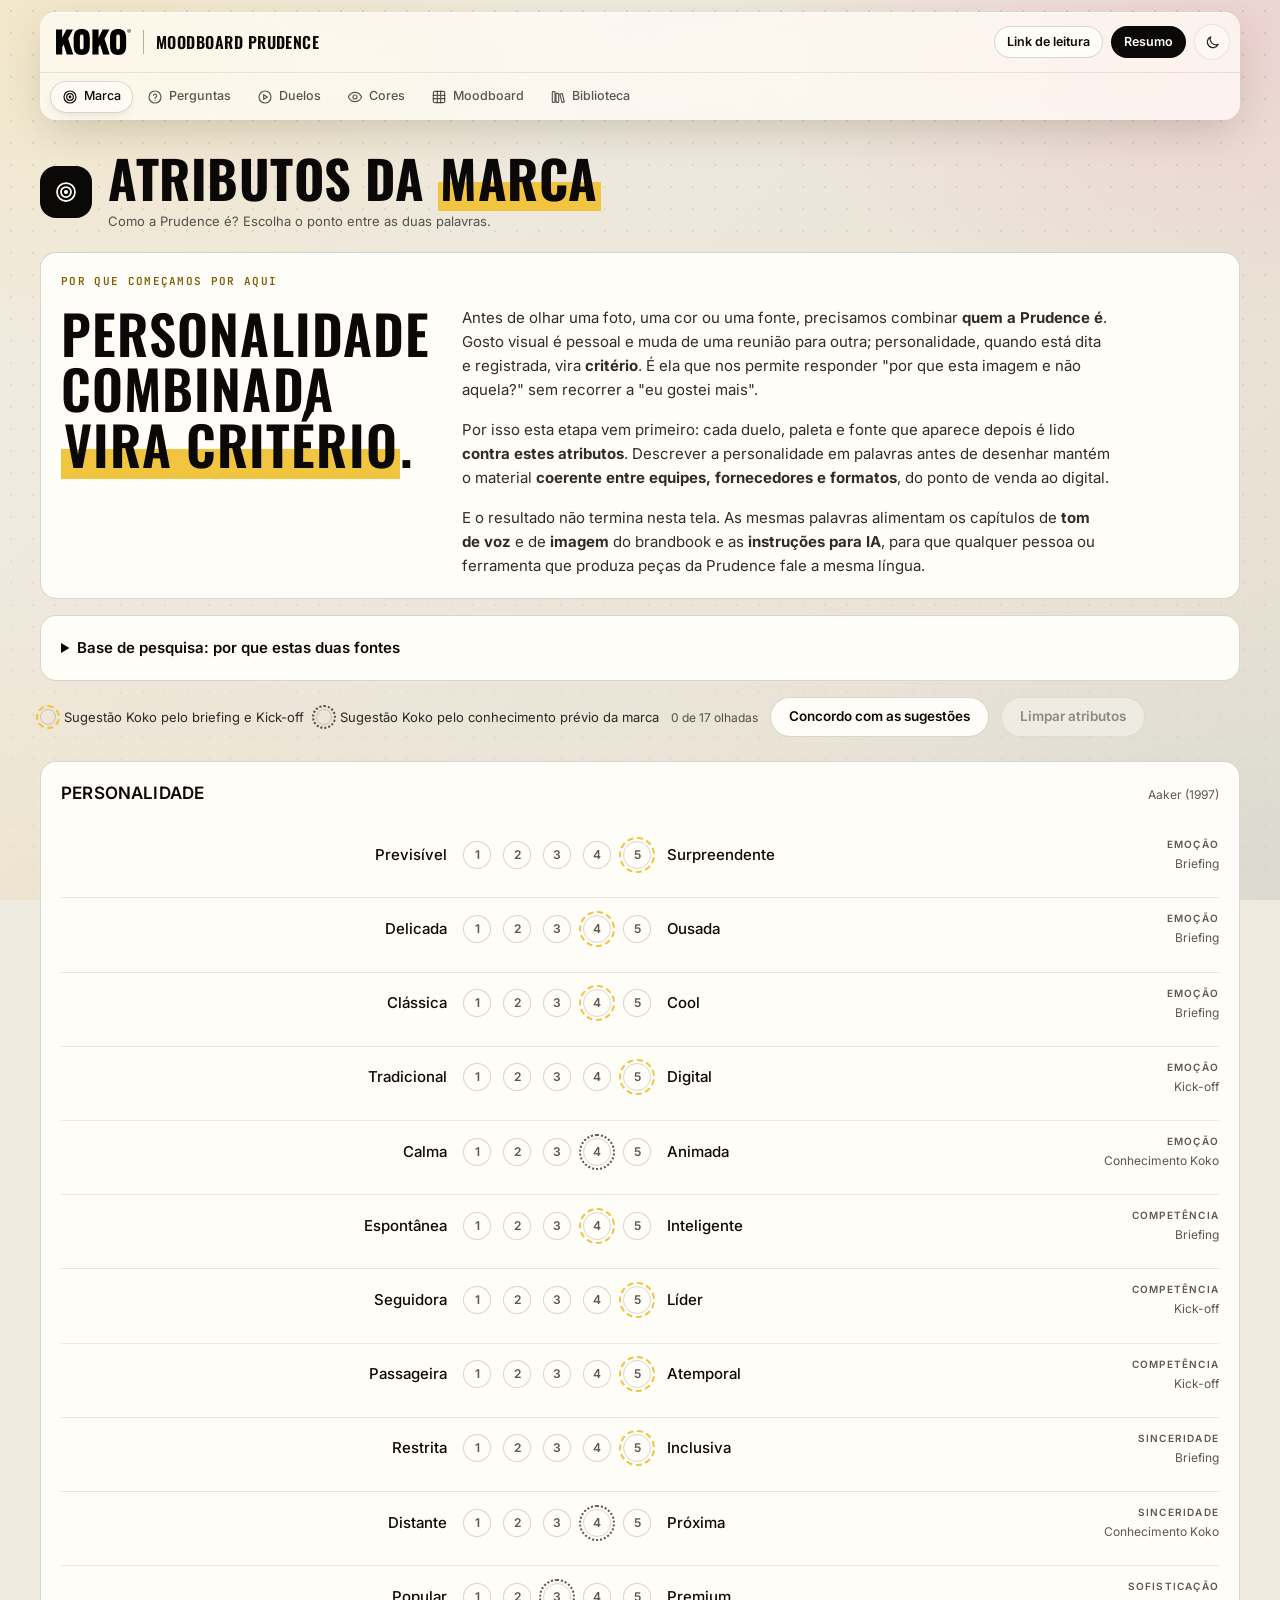
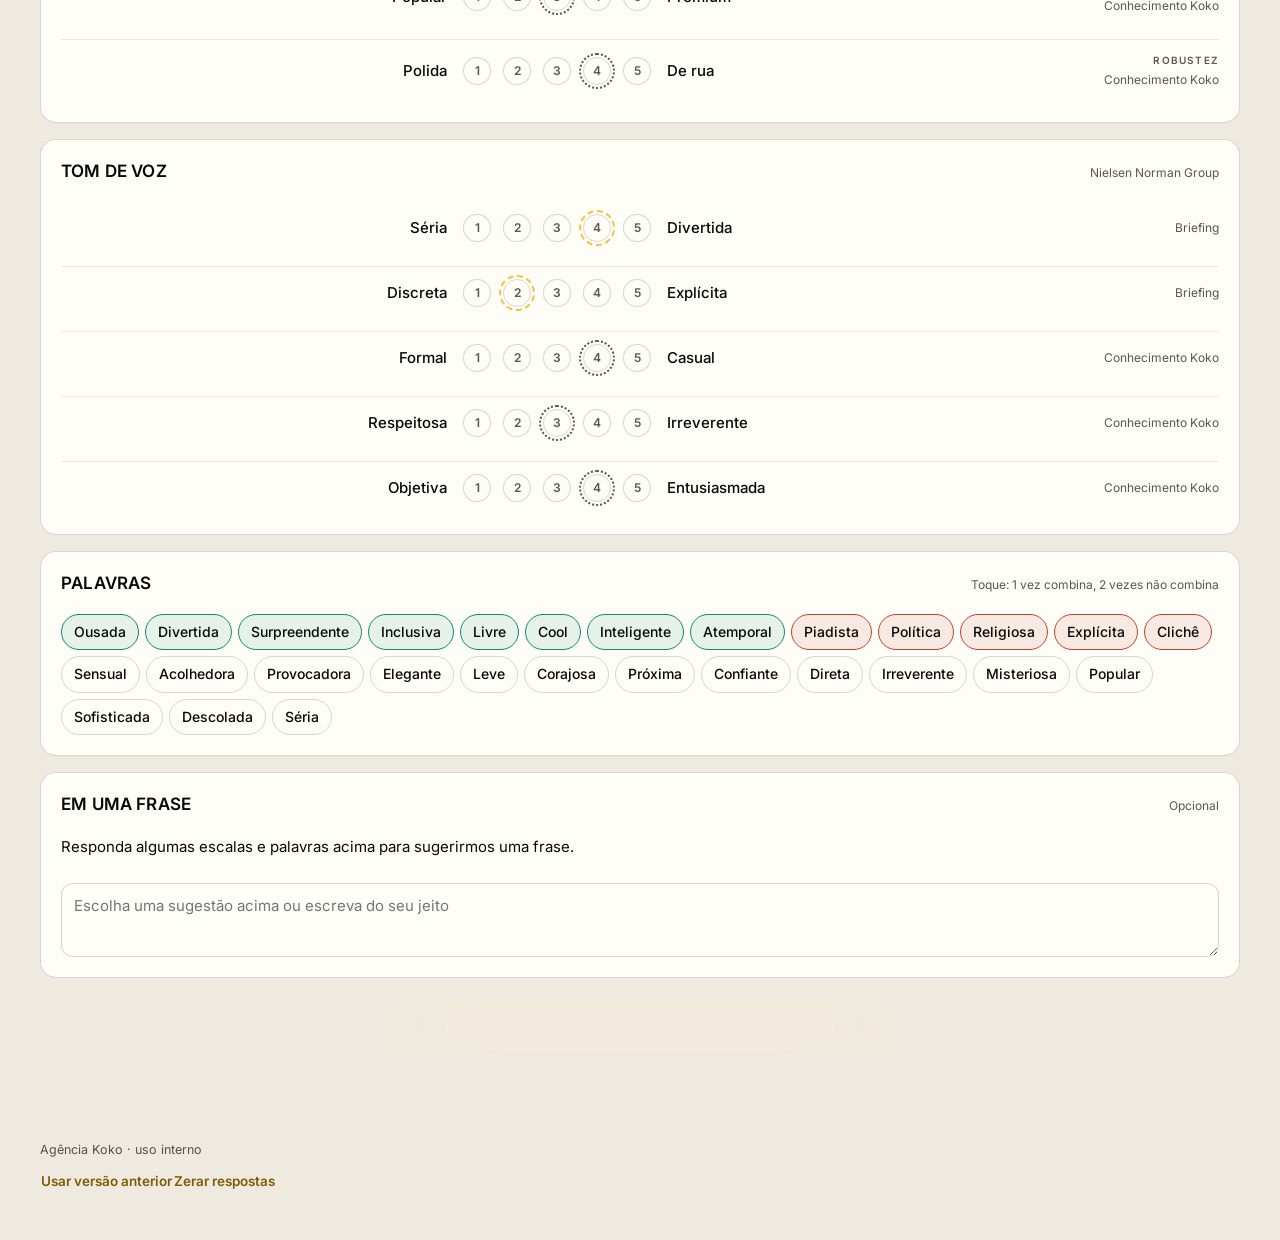
==== commit 5599c0da: "Moodboard: 6 formas de ver, link de leitura para o cliente e Logo por último - Formas: prancha livre" ====
--- a/index.html
+++ b/index.html
@@ -239,6 +239,95 @@
 .qnote{max-width:230px;font-size:13px;padding:6px 10px}
 .qadd{padding:0;font-size:12px;min-height:0}
 @media (max-width:860px){.qrow2{grid-template-columns:1fr;gap:var(--esp-3)}.qmr{grid-template-columns:1fr}}
+.mbt{display:grid;grid-template-columns:1.1fr 1fr;gap:var(--esp-7);align-items:start;margin:var(--esp-5) 0 var(--esp-6)}
+.mbt-note{margin:var(--esp-3) 0 0;font:500 17px/1.45 var(--serif,Georgia),serif;max-width:46ch;color:var(--tinta-2)}
+.mbt-r{display:flex;flex-direction:column;gap:var(--esp-4)}
+.mbt-pal{display:flex;height:64px;border-radius:var(--r2);overflow:hidden;border:1px solid var(--borda);margin-top:var(--esp-2)}
+.mbt-pal i{flex:1;display:block}
+.bt-grid{display:grid;grid-template-columns:repeat(auto-fill,minmax(150px,1fr));gap:var(--esp-4);margin-top:var(--esp-3)}
+.bt{display:flex;flex-direction:column;gap:6px;text-align:left;background:none;border:0;padding:0;cursor:zoom-in;font:inherit;color:inherit}
+.bt-f{position:relative;display:block;aspect-ratio:4/5;background:var(--rebaixo);border-radius:var(--r2);overflow:hidden;border:1px solid var(--borda-leve)}
+.bt-f img{position:absolute;inset:0;width:100%;height:100%;object-fit:contain}
+.bt small{font-size:11px;color:var(--tinta-3);line-height:1.25}
+.bt b{font-size:13px;line-height:1.25;font-weight:600}
+.bt .dpal i{font-size:8px;padding:6px 0}.bt .dtx{font-size:46px}.bt .dhl{font-size:14px}.bt .dtxl{font-size:7px}
+.mz{display:flex;flex-wrap:wrap;gap:6px;margin-top:var(--esp-3)}
+.mz:after{content:'';flex-grow:999}
+.mzt{position:relative;display:block;height:230px;flex-grow:1;padding:0;border:0;background:var(--rebaixo);border-radius:var(--r2);overflow:hidden;cursor:zoom-in;font:inherit;color:#fff}
+.mzt>img{display:block;height:100%;width:auto;min-width:100%;max-width:none;object-fit:cover}
+.mz-big .mzt{height:320px}.mz-big .mzt.mzp{width:190px}.mz-big .mzl{opacity:1;font-size:13px}
+.bc-nav{display:flex;flex-wrap:wrap;gap:8px;margin:var(--esp-4) 0 var(--esp-3)}
+.bc-tab{display:inline-flex;align-items:baseline;gap:8px;padding:10px 16px;border:1px solid var(--borda);border-radius:999px;background:var(--superficie,#fff);font:inherit;font-weight:600;cursor:pointer;color:inherit}
+.bc-tab[aria-pressed=true]{background:#111;color:#fff;border-color:#111}
+.bc-n{font-size:11px;opacity:.6;font-family:var(--mono,monospace)}
+.cliente #nav,.cliente #sum,.cliente #lnk,.cliente #reset-btn,.cliente .kk-rodape a,.cliente .board-records,.cliente .kk-marca-fio+.kk-marca-nome+*{display:none!important}
+.cliente .kk-marca{pointer-events:none}
+.jtw{display:flex;flex-wrap:wrap;gap:6px;margin-top:var(--esp-3)}.jtw:after{content:'';flex-grow:999999}
+.jt{position:relative;display:block;min-width:0;padding:0;border:0;background:var(--rebaixo);border-radius:6px;overflow:hidden;cursor:zoom-in;font:inherit;color:#fff}
+.jt>img{display:block;width:100%;height:100%;object-fit:contain}
+.jt .dpal{height:100%;border-radius:0}.jt .dpal i{font-size:8px;padding:6px 0}.jt .dtx{font-size:46px}.jt .dhl{font-size:14px}.jt .dtxl{font-size:7px}
+.jt .mzl{opacity:0}.jt:hover .mzl,.jt:focus-visible .mzl{opacity:1}
+.poster .mk{background:#f2c541;color:#0a0907;padding:0 .12em}
+.poster{container-type:inline-size;margin-top:var(--esp-4);display:grid;grid-template-columns:repeat(12,1fr);gap:8px;background:#0a0907;padding:8px;border-radius:var(--r3);background-image:radial-gradient(rgba(255,255,255,.1) 1px,transparent 1px);background-size:22px 22px}
+.pc{background:#14120f;border:1px solid rgba(255,255,255,.1);border-radius:var(--r2);padding:1.2cqw 1.2cqw 1.4cqw;color:#fff;min-width:0;display:flex;flex-direction:column;gap:.9cqw}
+.pc-h{display:flex;justify-content:space-between;font:500 clamp(9px,.9cqw,12px) var(--mono);letter-spacing:.12em;text-transform:uppercase;color:#f2c541}
+.pc .jtw{margin:0;gap:.4cqw;align-content:flex-start}.pc .jt{border-radius:.5cqw}
+.pt{grid-column:1/5;grid-row:1;justify-content:center}.p-cor{grid-column:5/13;grid-row:1}.p-tipo{grid-column:1/8;grid-row:2}.p-graf{grid-column:8/13;grid-row:2}.p-foto{grid-column:1/7;grid-row:3}.p-uni{grid-column:7/13;grid-row:3}.p-apl{grid-column:1/13;grid-row:4}.pc .dpal i{font-size:0}
+.pt-big{font:400 clamp(30px,6.2cqw,90px)/.9 'Oswald',sans-serif;text-transform:uppercase}.pt-n{margin:0;font:italic 400 clamp(11px,1.35cqw,19px)/1.3 var(--serif,serif);opacity:.85}
+.pt-w{display:flex;flex-wrap:wrap;gap:.5cqw}
+.dk-ch{display:inline-block;border:1px solid rgba(255,255,255,.35);border-radius:99px;padding:.35em .9em;font-size:clamp(10px,1.1cqw,15px)}
+.ed-view{display:flex;width:100%;cursor:zoom-in}
+.ed-nav{position:absolute;top:50%;transform:translateY(-50%);z-index:3;width:46px;height:46px;border-radius:50%;border:0;background:rgba(10,9,7,.72);color:#fff;font:400 28px/1 var(--ui);cursor:pointer;display:flex;align-items:center;justify-content:center;padding:0 0 4px}
+.ed-nav:hover{background:#f2c541;color:#0a0907}.ed-nav.pv{left:12px}.ed-nav.nx{right:12px}
+.ed-cnt{position:absolute;right:12px;bottom:12px;z-index:3;background:rgba(10,9,7,.72);color:#fff;font:500 11px var(--mono);letter-spacing:.1em;padding:4px 10px;border-radius:99px}
+.ed-cap{position:absolute;left:12px;bottom:12px;z-index:3;max-width:70%;background:rgba(10,9,7,.72);color:#fff;font:600 12px var(--ui);padding:4px 10px;border-radius:99px}
+.ed-img,.ed-img:has(.dpal){height:460px;min-height:0}
+.ed-view{height:100%}.ed-view img{width:100%;height:100%;max-height:none;object-fit:contain;margin:0}
+@media(max-width:760px){.ed-img,.ed-img:has(.dpal){height:340px}}
+.ed-r .jt{cursor:pointer}.ed-r .jt.on{outline:2px solid #f2c541;outline-offset:1px}
+.pq{grid-column:1/13;grid-row:5}.pq-g{display:grid;grid-template-columns:repeat(4,1fr);gap:2cqw}
+.pq h4{font:500 clamp(9px,.9cqw,12px) var(--mono);letter-spacing:.12em;text-transform:uppercase;margin:0 0 .8cqw;color:#f2c541}.pq ul{list-style:none;padding:0;margin:0;font-size:clamp(10px,1cqw,14px);line-height:1.3;display:flex;flex-direction:column;gap:.7cqw}.pq small{display:block;opacity:.5;font-size:.9em}
+.pf{grid-column:1/13;grid-row:6;flex-direction:row;align-items:center;justify-content:space-between;padding:1.6cqw 2cqw}.pf-t{font:400 clamp(30px,6cqw,84px)/.9 'Oswald',sans-serif;text-transform:uppercase}
+.pf img{height:clamp(18px,2.2cqw,32px);width:auto}
+.ed{display:grid;grid-template-columns:1.25fr 1fr;gap:var(--esp-7);align-items:center;margin-top:var(--esp-8);padding-top:var(--esp-7);border-top:1px solid var(--borda)}
+.ed.inv .ed-img{order:2}
+.ed-img{position:relative;isolation:isolate;background:var(--rebaixo);border-radius:var(--r3);overflow:hidden;cursor:zoom-in;min-height:280px;display:flex}.ed-img img{width:100%;max-height:560px;object-fit:contain;display:block;margin:auto}.ed-img:has(.dpal){min-height:440px}.ed-img .dpal{position:absolute;inset:0;width:auto;height:auto;border-radius:0}
+.ed-tx h3{font:400 clamp(30px,4vw,56px)/.95 var(--titulo);text-transform:uppercase;margin:6px 0 12px}
+.ed-fr{font:italic 400 clamp(17px,2vw,26px)/1.3 var(--serif);margin:0 0 var(--esp-4)}
+.ed-r .jt{border-radius:4px}
+@media(max-width:760px){.ed{grid-template-columns:1fr}.ed.inv .ed-img{order:0}}
+.deck{container-type:inline-size;position:relative;aspect-ratio:16/9;background:#0a0907;background-image:radial-gradient(rgba(255,255,255,.1) 1px,transparent 1px);background-size:1.7cqw 1.7cqw;color:#fff;border-radius:var(--r3);overflow:hidden;margin-top:var(--esp-4);font-family:var(--ui)}
+.deck:fullscreen{border-radius:0}
+.deck .mk{background:#f2c541;color:#0a0907;padding:0 .12em;-webkit-box-decoration-break:clone;box-decoration-break:clone}
+.dk-cap{position:absolute;inset:0;display:flex;flex-direction:column;justify-content:center;padding:0 6cqw;gap:1.2cqw}
+.dk-t1{font:400 14cqw/.9 'Oswald',sans-serif;text-transform:uppercase}.dk-t2{font:400 4.6cqw/1 'Oswald',sans-serif;text-transform:uppercase}
+.dk-w{display:flex;flex-wrap:wrap;gap:.6cqw;margin-top:1.4cqw}.dk-w.c{justify-content:center;margin-top:2.4cqw}.deck .dk-ch{font-size:1.3cqw}
+.dk-fr{position:absolute;left:10cqw;right:10cqw;top:50%;transform:translateY(-50%);text-align:center}.dk-fr1{font:italic 400 3.9cqw/1.18 var(--serif)}
+.dk-top{position:absolute;left:4cqw;right:4cqw;top:2.6cqw;display:flex;justify-content:space-between;font:500 .95cqw var(--mono);letter-spacing:.14em;text-transform:uppercase;color:#f2c541;border-bottom:1px solid rgba(255,255,255,.16);padding-bottom:1cqw}
+.dk-l{position:absolute;left:4cqw;top:8cqw;width:27cqw;bottom:9cqw;overflow:hidden}
+.dk-l h2,.dk-qh h2{font:400 4.4cqw/1.05 'Oswald',sans-serif;text-transform:uppercase;margin:0 0 2cqw}
+.dk-l ul{list-style:none;margin:0;padding:0;font-size:1.25cqw;line-height:1.35;display:flex;flex-direction:column;gap:.6cqw;color:rgba(255,255,255,.86)}.dk-l li{border-top:1px solid rgba(255,255,255,.16);padding-top:.6cqw}.dk-l li.mais{color:#f2c541}
+.dk-r{position:absolute;left:34cqw;right:4cqw;top:8cqw;bottom:9cqw;display:flex;flex-wrap:wrap;gap:.5cqw;align-content:flex-start;overflow:hidden}.dk-r:after{content:'';flex-grow:999999}
+.dk-r .jt{border-radius:.8cqw}.dk-r .mzl{display:none}.dk-r .dpal i{font-size:0}
+.dk-qh{position:absolute;left:4cqw;top:7cqw}
+.dk-qa{position:absolute;left:4cqw;right:4cqw;top:15cqw;bottom:9cqw;display:grid;grid-template-columns:repeat(4,1fr);gap:2cqw;overflow:hidden}
+.dk-qa h4{font:500 1cqw var(--mono);letter-spacing:.12em;text-transform:uppercase;margin:0 0 1cqw;color:#f2c541}.dk-qa ul{list-style:none;padding:0;margin:0;font-size:1.05cqw;line-height:1.3;display:flex;flex-direction:column;gap:.8cqw}.dk-qa small{display:block;opacity:.5;font-size:.9cqw}
+.dk-logo{position:absolute;bottom:2.2cqw;height:2.4cqw;width:auto}.dk-logo.l{left:4cqw}.dk-logo.r{right:4cqw;height:2cqw}
+.dk-n{position:absolute;bottom:2.6cqw;left:50%;transform:translateX(-50%);font:500 .9cqw var(--mono);color:rgba(255,255,255,.45);letter-spacing:.12em}
+.sl-bar{display:flex;align-items:center;justify-content:space-between;gap:12px;margin:var(--esp-3) 0}
+.mzt.mzp{flex-grow:0;width:150px}
+.mzt.mzp .dpal{height:100%;border-radius:0}
+.mzt.mzp .dpal i{font-size:8px;padding:6px 0}.mzt.mzp .dtx{font-size:46px}.mzt.mzp .dhl{font-size:14px}.mzt.mzp .dtxl{font-size:7px}
+.mzl{position:absolute;left:0;right:0;bottom:0;padding:22px 10px 8px;font-size:12px;font-weight:600;line-height:1.2;text-align:left;background:linear-gradient(transparent,rgba(0,0,0,.72));opacity:0;transition:opacity .15s}
+.mzt:hover .mzl,.mzt:focus-visible .mzl{opacity:1}
+@media (hover:none){.mzl{opacity:1}}
+.bt-list{margin:var(--esp-3) 0 0;padding:0;list-style:none;display:flex;flex-direction:column;gap:6px}
+.bt-list li{display:flex;gap:10px;align-items:baseline;border-top:1px solid var(--borda-leve);padding-top:6px}
+.bt-list small{color:var(--tinta-3)}
+.bt-qa{margin-top:var(--esp-5);padding:var(--esp-4);border:1px solid var(--borda-leve);border-radius:var(--r3);background:var(--opaca);display:grid;grid-template-columns:repeat(auto-fit,minmax(260px,1fr));gap:var(--esp-4)}
+.bt-qa .tag{grid-column:1/-1}
+.bt-qg ul{margin:6px 0 0;padding-left:18px;line-height:1.5;font-size:13px}.bt-qg small{color:var(--tinta-3)}
+@media (max-width:860px){.mbt{grid-template-columns:1fr}}
 .gen{margin-bottom:var(--esp-5)}
 .ghexw{display:inline-flex;gap:var(--esp-2);align-items:center}
 .ghex{width:122px;font:600 14px var(--mono);letter-spacing:.04em;text-transform:uppercase;padding:11px 14px;border:1px solid var(--borda);border-radius:var(--rf);background:var(--opaca);color:inherit}
@@ -492,6 +581,7 @@
       <span class="kk-marca-nome">Moodboard Prudence</span>
     </a>
     <div class="kk-topo-acoes">
+      <button class="kk-botao kk-botao--2 kk-botao--p" id="lnk" type="button" title="Copia um link do moodboard só para ler, para enviar ao cliente">Link de leitura</button>
       <button class="kk-botao kk-botao--p" id="sum" type="button">Resumo</button>
       <button type="button" class="kk-botao-icone" data-kk-tema aria-label="Alternar tema claro e escuro">
         <svg class="kk-ic kk-so-claro"><use href="#i-lua"></use></svg>
@@ -569,9 +659,18 @@
 (function(){
   if(window.claude&&window.claude.use)return;
   const DBN='moodboard-prudence-27',ST='docs';
+  /* modo cliente (?cliente=1): só leitura. As respostas vêm dentro do link (#cliente=...), nada é gravado e as telas de edição ficam escondidas. */
+  const CLI=/[?&]cliente=1/.test(location.search);window.__cliente=CLI;if(CLI)document.documentElement.classList.add('cliente');
   const cache={},listeners={};let ready=null;
+  /* o link de leitura leva as respostas dentro (#cliente=...), comprimidas; só entram as diferenças em relação ao seed.json */
+  const seedMap=async()=>{const m={};try{const r=await fetch('seed.json',{cache:'no-cache'});if(!r.ok)return m;const seed=await r.json();for(const col in seed){if(col==='_remove')continue;for(const id in seed[col])m[col+'/'+id]=JSON.parse(JSON.stringify(seed[col][id]))}for(const col in (seed._remove||{}))for(const id of seed._remove[col])delete m[col+'/'+id]}catch(e){}return m};
+  const pipeB=async(bytes,ts)=>new Uint8Array(await new Response(new Blob([bytes]).stream().pipeThrough(ts)).arrayBuffer());
+  const toB64=u=>{let t='';u.forEach(b=>t+=String.fromCharCode(b));return btoa(t).replace(/\+/g,'-').replace(/\//g,'_').replace(/=+$/,'')};
+  const fromB64=t=>Uint8Array.from(atob(t.replace(/-/g,'+').replace(/_/g,'/')),c=>c.charCodeAt(0));
+  const loadCliente=async()=>{Object.assign(cache,await seedMap());const m=location.hash.match(/cliente=([^&]+)/);if(m){try{const o=JSON.parse(new TextDecoder().decode(await pipeB(fromB64(m[1]),new DecompressionStream('deflate-raw'))));for(const k in o){if(o[k]===null)delete cache[k];else cache[k]=o[k]}}catch(e){window.__clienteErro=true}}return null};
+  window.__exportCliente=async()=>{await load();const seed=await seedMap(),diff={};for(const k in cache){if(k.startsWith('meta/'))continue;if(!seed[k]||JSON.stringify(seed[k])!==JSON.stringify(cache[k]))diff[k]=cache[k]}for(const k in seed)if(!(k in cache))diff[k]=null;return toB64(await pipeB(new TextEncoder().encode(JSON.stringify(diff)),new CompressionStream('deflate-raw')))};
   const idb=()=>new Promise((res,rej)=>{const r=indexedDB.open(DBN,1);r.onupgradeneeded=()=>r.result.createObjectStore(ST);r.onsuccess=()=>res(r.result);r.onerror=()=>rej(r.error)});
-  const load=()=>ready||(ready=idb().then(db=>new Promise((res,rej)=>{const tx=db.transaction(ST).objectStore(ST),keys=tx.getAllKeys(),vals=tx.getAll();tx.transaction.oncomplete=()=>{keys.result.forEach((k,i)=>cache[k]=vals.result[i]);res(db)};tx.transaction.onerror=()=>rej(tx.transaction.error)})).then(async db=>{await applySeed(db);return db}));
+  const load=()=>ready||(ready=CLI?loadCliente():idb().then(db=>new Promise((res,rej)=>{const tx=db.transaction(ST).objectStore(ST),keys=tx.getAllKeys(),vals=tx.getAll();tx.transaction.oncomplete=()=>{keys.result.forEach((k,i)=>cache[k]=vals.result[i]);res(db)};tx.transaction.onerror=()=>rej(tx.transaction.error)})).then(async db=>{await applySeed(db);return db}));
   /* referências iniciais (seed.json): cada id entra uma única vez por navegador, então o que a pessoa apagar não volta.
      "_remove" tira uma única vez referências que foram retiradas da lista. */
   async function applySeed(db){try{const r=await fetch('seed.json',{cache:'no-cache'});if(!r.ok)return;const seed=await r.json(),done=new Set((cache['meta/seeded']||{}).ids||[]),put=[],del=[];
@@ -579,11 +678,11 @@
     for(const col in (seed._remove||{}))for(const id of seed._remove[col]){const key='rm:'+col+'/'+id;if(done.has(key))continue;if(cache[col+'/'+id]){delete cache[col+'/'+id];del.push(col+'/'+id)}done.add(key)}
     const prev=((cache['meta/seeded']||{}).ids||[]).length;
     if(put.length||del.length||done.size!==prev){cache['meta/seeded']={ids:[...done]};const t=db.transaction(ST,'readwrite'),st=t.objectStore(ST);put.forEach(([k,v])=>st.put(v,k));del.forEach(k=>st.delete(k));st.put(cache['meta/seeded'],'meta/seeded');await new Promise(r=>t.oncomplete=r)}}catch(e){}}
-  const put=(k,v)=>load().then(db=>{const t=db.transaction(ST,'readwrite');v===null?t.objectStore(ST).delete(k):t.objectStore(ST).put(v,k)});
+  const put=(k,v)=>CLI?Promise.resolve():load().then(db=>{const t=db.transaction(ST,'readwrite');v===null?t.objectStore(ST).delete(k):t.objectStore(ST).put(v,k)});
   const snap=c=>({docs:Object.keys(cache).filter(k=>k.startsWith(c+'/')).map(k=>({id:k.slice(c.length+1),data:()=>cache[k]}))});
   const notify=c=>(listeners[c]||[]).forEach(f=>f(snap(c)));
   const rid=()=>Math.random().toString(36).slice(2,10)+Date.now().toString(36).slice(-4);
-  const docRef=(c,id)=>({id,async set(d){cache[c+'/'+id]=JSON.parse(JSON.stringify(d));await put(c+'/'+id,cache[c+'/'+id]);notify(c)},
+  const docRef=(c,id)=>CLI?{id,async set(){},async update(){},async delete(){}}:({id,async set(d){cache[c+'/'+id]=JSON.parse(JSON.stringify(d));await put(c+'/'+id,cache[c+'/'+id]);notify(c)},
     async update(d){const cur=cache[c+'/'+id];if(!cur)throw{code:'not_found'};cache[c+'/'+id]={...cur,...JSON.parse(JSON.stringify(d))};await put(c+'/'+id,cache[c+'/'+id]);notify(c)},
     async delete(){delete cache[c+'/'+id];await put(c+'/'+id,null);notify(c)}});
   const db={collection:c=>({doc:id=>docRef(c,id||rid()),onSnapshot(cb){(listeners[c]=listeners[c]||[]).push(cb);cb(snap(c));return()=>{listeners[c]=listeners[c].filter(f=>f!==cb)}}})};
@@ -593,15 +692,6 @@
       if(k===1&&file.size<900000)return res(fr.result);const c=document.createElement('canvas');c.width=Math.round(img.width*k);c.height=Math.round(img.height*k);c.getContext('2d').drawImage(img,0,0,c.width,c.height);res(c.toDataURL('image/jpeg',.88))};img.src=fr.result};fr.readAsDataURL(file)});
   const assets={async upload(file){const url=await toDataUrl(file);return{id:'a'+rid(),url,sizeBytes:url.length,contentType:file.type}}};
   window.__shim=true;window.claude={use:async n=>{if(n==='db'){await load();return db}if(n==='assets')return assets;return null}};
-  /* backup: baixar e carregar um .json com tudo */
-  window.addEventListener('DOMContentLoaded',()=>{
-    const bar=document.querySelector('.kk-topo-acoes');if(!bar)return;
-    const mk=(t,fn)=>{const b=document.createElement('button');b.className='kk-botao kk-botao--2 kk-botao--p';b.textContent=t;b.onclick=fn;return b};
-    const inp=document.createElement('input');inp.type='file';inp.accept='application/json';inp.hidden=true;
-    inp.onchange=async()=>{const f=inp.files[0];if(!f)return;try{const o=JSON.parse(await f.text());await load();for(const k in o){const a=cache[k],b=o[k];if(a&&(k.startsWith('duels2/')||k.startsWith('fonts2/'))&&b&&typeof b==='object'){cache[k]={...a,...b,picks:{...(a.picks||{}),...(b.picks||{})},votes:{...(a.votes||{}),...(b.votes||{})}}}else cache[k]=o[k];await put(k,cache[k])}new Set(Object.keys(o).map(k=>k.split('/')[0])).forEach(notify);alert('Backup carregado.')}catch(e){alert('Arquivo inválido.')}inp.value=''};
-    const dl=mk('Baixar backup',async()=>{await load();const b=new Blob([JSON.stringify(cache)],{type:'application/json'}),a=document.createElement('a');a.href=URL.createObjectURL(b);a.download='moodboard-prudence-backup.json';a.click();setTimeout(()=>URL.revokeObjectURL(a.href),2000)});
-    const up=mk('Carregar backup',()=>inp.click());
-    const sum=document.getElementById('sum');bar.insertBefore(dl,sum);bar.insertBefore(up,sum);bar.append(inp)});
 })();
 </script>
 <script src="session-review.js"></script>
@@ -609,11 +699,11 @@
 const CATS=[
  {k:'cor',t:'Cores e paleta',hint:'Preto, branco e cinza como base, com acento pontual. Tem que durar anos.'},
  {k:'tipo',t:'Estilo de letra',hint:'Direção de estilo, sem escolher a fonte: condensada ou larga, neutra ou geométrica, peso e caixa. As fontes saem depois, a partir do estilo preferido.'},
- {k:'apl',t:'Aplicações da marca',hint:'Mockups simples para decidir onde o logo fica e como a marca aparece em cada peça. As imagens são esquemas, não peças finais.'},
  {k:'graf',t:'Grafismo, textura e clima',hint:'Adesivos, recortes, texturas e imagens que resumem a atitude da marca: ousada, divertida, inteligente, livre de preconceito. Pode partir da borda redonda do logo.'},
  {k:'uni',t:'Uniforme e merch',hint:'Camisetas e moletons: logo discreto na frente, estampa criativa nas costas. Refs da Koko e de estampas de outras marcas.'},
  {k:'foto',t:'Fotografia',hint:'Pessoas e momentos sem estereótipo: casais diversos, amigos, sensualidade sugerida e nunca explícita. Longe da "cerveja dos anos 2000".'},
- {k:'pdv',t:'PDV e trade',hint:'Clip strip, testeira de estande, display. Uma receita simples que o trade consiga repetir.'}];
+ {k:'pdv',t:'PDV e trade',hint:'Clip strip, testeira de estande, display. Uma receita simples que o trade consiga repetir.'},
+ {k:'apl',t:'Aplicações da marca',hint:'Mockups simples para decidir onde o logo fica e como a marca aparece em cada peça. As imagens são esquemas, não peças finais.'}];
 const ASP=['Cor','Tipografia','Fotografia','Composição','Clima','Humor','Textura','Ideia'];
 const catT=k=>(CATS.find(c=>c.k===k)||{t:k}).t,catI=k=>Math.max(0,CATS.findIndex(c=>c.k===k));
 const $=s=>document.querySelector(s);
@@ -1111,72 +1201,122 @@
 function bars(map,cls){const mx=Math.max(1,...Object.values(map));const ents=Object.entries(map).filter(([,v])=>v>0).sort((a,b)=>b[1]-a[1]);
   return ents.length?h('div',{class:'tal'},ents.map(([a,v])=>h('div',{class:'tr '+cls},h('span',{},a),h('div',{class:'bar2'},h('i',{style:'width:'+(v/mx*100)+'%'})),h('span',{},v)))):h('p',{class:'mb-sub',style:'margin-top:12px'},'Nada marcado ainda.')}
 function duelSets(){const win=new Set(),lose=new Set();duels().forEach(d=>{if(d.pick==='a'){win.add(d.a);lose.add(d.b)}else if(d.pick==='b'){win.add(d.b);lose.add(d.a)}else if(d.pick==='both'){win.add(d.a);win.add(d.b)}});return{win,lose}}
-function renderBoardByCategory(){
-  const dl2=k=>{const m={};duels().forEach(d=>{const a=d.la,b=d.lb;if(!a||!b)return;if(d.pick==='a'){m[k==='w'?a:b]=1}else if(d.pick==='b'){m[k==='w'?b:a]=1}else if(d.pick==='both'&&k==='w'){m[a]=1;m[b]=1}});return m};
-  const ds=duelSets(),rs=refs(),yes=rs.filter(r=>r.vote==='yes'||ds.win.has(r.id)),left=rs.filter(r=>ds.lose.has(r.id)&&!ds.win.has(r.id)&&r.vote!=='yes'),maybe=rs.filter(r=>r.vote==='maybe'),no=rs.filter(r=>r.vote==='no'),t=tally();
-  const out=[h('div',{class:'mb-top'},
-    h('div',{},h('div',{class:'tag'},'Moodboard · respostas do cliente'),h('div',{class:'mb-title'},'PRUDENCE'),h('p',{class:'mb-sub'},yes.length+' referências preferidas · '+maybe.length+' em dúvida · '+(no.length+left.length)+' não escolhidas')),
-    h('div',{},h('div',{class:'tag'},'O que o cliente prefere'),bars({...t.p,...dl2('w')},'p')),
-    h('div',{},h('div',{class:'tag'},'O que ficou de fora'),bars({...t.n,...dl2('l')},'n')))];
-  out.push(h('details',{class:'kk-box',style:'margin:24px 0'},h('summary',{},'Síntese da sessão · direção, usos e pendências'),synthesisView()));
-  {const ab=attrBoard();if(ab)out.push(ab);const pb=palBoard();if(pb)out.push(pb)}
-  const byCat=CATS.map(c=>({c,l:yes.filter(r=>r.cat===c.k)})).filter(x=>x.l.length);
-  if(!byCat.length)out.push(h('div',{class:'empty'},'O moodboard se monta sozinho: a imagem escolhida em cada duelo aparece aqui, agrupada por categoria.'));
-  byCat.forEach(({c,l})=>out.push(h('div',{class:'sec'},h('div',{class:'sh'},h('h3',{},c.t),h('span',{class:'tag'},l.length)),
-    h('div',{class:'mos'},l.map((r,i)=>h('button',{class:'mt '+(l.length>=4?PAT[i%PAT.length].replace('S',''):''),onclick:()=>zoom(r.url),'aria-label':r.cap||'referência'},h('img',{src:r.url,alt:r.cap||''}),h('span',{class:'c'},r.cap||'')))))));
-  const dl=duels().filter(d=>d.pick==='a'||d.pick==='b'||d.pick==='both'||d.pick==='none');
-  if(dl.length)out.push(h('div',{class:'sec'},h('div',{class:'sh'},h('h3',{},'Preferências'),h('span',{class:'tag'},dl.length+' duelos')),
-    h('div',{class:'row'},dl.map(d=>{const win=d.pick==='a'?R[d.a]:d.pick==='b'?R[d.b]:null,lose=d.pick==='a'?R[d.b]:d.pick==='b'?R[d.a]:null;
-      return h('div',{class:'pref'},win?h('img',{class:'w',src:win.url,alt:''}):h('div',{style:'width:86px'}),h('span',{class:'gt'},win?'>':d.pick==='both'?'=':'×'),lose?h('img',{class:'l',src:lose.url,alt:''}):null,
-        h('div',{},d.q?h('small',{},d.q):null,h('b',{},d.pick==='both'?'As duas':d.pick==='none'?'Nenhuma das duas':(d.pick==='a'?d.la:d.lb)||('Preferida: '+(win.cap||'sem legenda'))),h('small',{},(d.why||[]).length?'por: '+d.why.join(', ').toLowerCase():'sem motivo marcado'),(k=>k&&(d.pick==='a'||d.pick==='b')?h('span',{class:'kk-etiqueta '+(k.pick===d.pick?'kk-etiqueta--ok':'kk-etiqueta--atencao')},k.pick===d.pick?'Igual à escolha Koko':'Diferente da escolha Koko'):null)(kokoOf(d)),d.note?h('small',{},d.note):null))}))));
-  if(maybe.length)out.push(h('div',{class:'sec'},h('div',{class:'sh'},h('h3',{},'Em dúvida'),h('span',{class:'tag'},maybe.length)),h('div',{class:'row'},maybe.map(r=>h('img',{src:r.url,alt:r.cap||'',style:'width:96px;height:120px;object-fit:cover;border-radius:var(--r1);cursor:zoom-in',onclick:()=>zoom(r.url)})))));
-  if(left.length)out.push(h('div',{class:'sec'},h('div',{class:'sh'},h('h3',{},'Não escolhidas nos duelos'),h('span',{class:'tag'},left.length)),h('div',{class:'row never'},left.map(r=>h('img',{src:r.url,alt:r.cap||'',style:'cursor:zoom-in',onclick:()=>zoom(r.url)})))));
-  if(no.length)out.push(h('div',{class:'sec'},h('div',{class:'sh'},h('h3',{},'Referências rejeitadas'),h('span',{class:'tag'},no.length)),h('div',{class:'row never'},no.map(r=>h('img',{src:r.url,alt:r.cap||'',style:'cursor:zoom-in',onclick:()=>zoom(r.url)})))));
-  {const rows=duels().filter(d=>d.pick||kokoOf(d));
-   if(rows.length)out.push(h('div',{class:'sec'},h('div',{class:'sh'},h('h3',{},'Sugestões Koko × respostas do cliente')),
-     h('div',{class:'kk-box kk-box--tabela'},h('table',{class:'kk-tabela kk-tabela--larga'},
-       h('thead',{},h('tr',{},...['Duelo','Sugestão Koko','Resposta do cliente'].map(t=>h('th',{},t)))),
-       h('tbody',{},rows.map(d=>{const k=kokoOf(d);return h('tr',{},h('td',{'data-rotulo':'Duelo'},d.q||'Duelo'),
-         h('td',{'data-rotulo':'Sugestão Koko'},k?(k.pick==='a'?d.la:d.lb)+(k.why?' · '+k.why:''):'Sem sugestão'),
-         h('td',{'data-rotulo':'Resposta do cliente'},d.pick==='a'?d.la:d.pick==='b'?d.lb:d.pick==='both'?'As duas':d.pick==='none'?'Nenhuma das duas':'Sem resposta'))}))))))}
-  fontsBoard(out);
-  const notes=[...rs.filter(r=>r.note).map(r=>(r.cap||catT(r.cat))+': '+r.note),...duels().filter(d=>d.note).map(d=>'Duelo: '+d.note)];
-  if(notes.length)out.push(h('div',{class:'sec'},h('div',{class:'sh'},h('h3',{},'Anotações da conversa')),h('ul',{style:'margin:0;padding-left:18px'},notes.map(n=>h('li',{},n)))));
-  $('#board').replaceChildren(...out)}
-
 /* Prancha livre: referências inteiras, misturadas por linguagem, sem cartões. */
 let boardLayout='livre';
-try{if(localStorage.getItem('mb-board-layout')==='categorias')boardLayout='categorias'}catch(e){}
+try{const v=localStorage.getItem('mb-board-layout');if(['categorias','colagem','poster','editorial','slides'].includes(v))boardLayout=v}catch(e){}
 function setBoardLayout(value){boardLayout=value;try{localStorage.setItem('mb-board-layout',value)}catch(e){}renderBoard()}
+const BOARD_MODES=[['livre','Prancha livre'],['categorias','Por categoria'],['colagem','Colagem'],['poster','Pôster'],['editorial','Editorial'],['slides','Apresentação']];
 function boardLayoutBar(){return h('div',{class:'board-tools'},h('div',{class:'kk-filtros'},
-  h('button',{class:'kk-chip','aria-pressed':boardLayout==='livre',onclick:()=>setBoardLayout('livre')},'Prancha livre'),
-  h('button',{class:'kk-chip','aria-pressed':boardLayout==='categorias',onclick:()=>setBoardLayout('categorias')},'Por categoria')),
-  h('button',{class:'kk-botao kk-botao--texto',onclick:openSummary},'Ver síntese da sessão'))}
+  BOARD_MODES.map(([k,t])=>h('button',{class:'kk-chip','aria-pressed':boardLayout===k,onclick:()=>setBoardLayout(k)},t))),
+  window.__cliente?null:h('button',{class:'kk-botao kk-botao--texto',onclick:openSummary},'Ver síntese da sessão'))}
+const THEMES=[{t:'Cores',cats:['cor']},{t:'Tipografia',cats:['tipo']},{t:'Grafismo, textura e clima',cats:['graf']},{t:'Uniforme e merch',cats:['uni']},{t:'Fotografia',cats:['foto']},{t:'Logo e aplicações',cats:['apl']}];
+function boardWins(){const out=[];duels().forEach(d=>{if(d.pick==='a'||d.pick==='b'||d.pick==='both')(d.pick==='both'?['a','b']:[d.pick]).forEach(sd=>out.push({d,side:sd,label:d[sd==='a'?'la':'lb'],ref:R[d[sd]],pal:(d.pal||{})[sd],cat:(R[d.a]||R[d.b]||{}).cat,both:d.pick==='both'}))});return out}
+function wTile(w){const vis=w.pal?palBlock(w.pal):h('img',{src:(w.ref||{}).url||'',alt:''});
+  return h('button',{type:'button',class:'bt',onclick:()=>(w.ref||{}).url&&zoom(w.ref.url,w.pal?true:undefined)},h('span',{class:'bt-f'},vis),h('small',{},w.d.q||''),h('b',{},(w.both?'As duas: ':'')+(w.label||'')))}
+function mzTile(w){const lab=(w.both?'As duas: ':'')+(w.label||'');
+  return h('button',{type:'button',class:'mzt'+(w.pal?' mzp':''),title:lab,onclick:()=>(w.ref||{}).url&&zoom(w.ref.url,w.pal?true:undefined)},
+    w.pal?palBlock(w.pal):h('img',{src:(w.ref||{}).url||'',alt:lab,loading:'lazy'}),h('span',{class:'mzl'},lab))}
+function qaGroups(){const m={};qaAnswered().forEach(x=>{(m[x.g]=m[x.g]||[]).push(x)});return m}
+function boardTop(wins){const words=WORDS.filter(x=>wvS(x)==='pos').map(x=>x[0]),note=(ATT.note||{}).t;
+  return h('div',{class:'mbt'},
+    h('div',{class:'mbt-l'},h('div',{class:'tag'},'Moodboard · direção visual'),h('div',{class:'mb-title'},'PRUDENCE'),
+      h('p',{class:'mb-sub'},wins.length+' escolhas em '+duels().filter(d=>d.pick).length+' duelos · '+qaAnswered().length+' perguntas respondidas'),
+      note?h('p',{class:'mbt-note'},note):null),
+    h('div',{class:'mbt-r'},words.length?h('div',{},h('div',{class:'tag'},'A marca é'),h('div',{class:'asp'},words.map(x=>h('span',{class:'ch pos'},x)))):null))}
+function boardRecords(){const rs=refs(),rows=duels().filter(d=>d.pick||kokoOf(d));
+  const notes=[...rs.filter(r=>r.note).map(r=>(r.cap||catT(r.cat))+': '+r.note),...duels().filter(d=>d.note).map(d=>'Duelo: '+d.note)];
+  return h('details',{class:'board-records'},h('summary',{},'Registros da equipe · escolhas Koko e anotações'),
+    notes.length?h('ul',{style:'margin:12px 0;padding-left:18px'},notes.map(n=>h('li',{},n))):null,
+    rows.length?h('div',{class:'kk-box kk-box--tabela'},h('table',{class:'kk-tabela kk-tabela--larga'},h('thead',{},h('tr',{},...['Duelo','Sugestão Koko','Resposta do cliente'].map(t=>h('th',{},t)))),
+      h('tbody',{},rows.map(d=>{const k=kokoOf(d);return h('tr',{},h('td',{},d.q||'Duelo'),h('td',{},k?(k.pick==='a'?d.la:d.lb)+(k.why?' · '+k.why:''):'Sem sugestão'),h('td',{},d.pick==='a'?d.la:d.pick==='b'?d.lb:d.pick==='both'?'As duas':d.pick==='none'?'Nenhuma das duas':'Sem resposta'))})))):null)}
+let boardCat=0;
+function renderBoardCat(wins,qg){
+  const tabs=THEMES.map((th,i)=>({th,i,l:wins.filter(w=>th.cats.includes(w.cat))})).filter(x=>x.l.length);
+  if(!tabs.length)return $('#board').replaceChildren(boardLayoutBar(),h('div',{class:'empty'},'Responda os duelos e as escolhas aparecem aqui, uma categoria por vez.'));
+  const cur=tabs.find(x=>x.i===boardCat)||tabs[0];
+  const nav=h('div',{class:'bc-nav'},tabs.map(x=>h('button',{type:'button',class:'bc-tab','aria-pressed':x===cur,onclick:()=>{boardCat=x.i;renderBoard()}},
+    h('span',{class:'bc-t'},x.th.t),h('span',{class:'bc-n'},String(x.l.length)))));
+  const withQ=cur.th.cats.includes('apl')&&Object.keys(qg).length;
+  $('#board').replaceChildren(boardLayoutBar(),nav,
+    h('div',{class:'mz mz-big'},cur.l.map(mzTile)),
+    withQ?h('div',{class:'bt-qa'},h('div',{class:'tag'},'Respostas das perguntas de uso'),Object.entries(qg).map(([g,x])=>h('div',{class:'bt-qg'},h('b',{},g),h('ul',{},x.map(r=>h('li',{},h('small',{},r.q+' '),r.a)))))):null)}
+const EMPTYB=()=>h('div',{class:'empty'},'Responda os duelos e as escolhas aparecem aqui.');
+function mixed(wins){const g=THEMES.map(th=>wins.filter(w=>th.cats.includes(w.cat))),out=[];for(let i=0;g.some(x=>i<x.length);i++)g.forEach(x=>{if(x[i])out.push(x[i])});return out}
+const wLab=w=>(w.both?'As duas: ':'')+(w.label||'');
+const wOpen=w=>()=>(w.ref||{}).url&&zoom(w.ref.url,w.pal?true:undefined);
+/* tile "inteiro": a largura segue a proporção da imagem, então nada é cortado */
+function jtTile(w,base,unit){base=base||220;unit=unit||'px';const lab=wLab(w),t=h('button',{type:'button',class:'jt',title:lab,onclick:wOpen(w)});
+  const setR=r=>{t.style.flex=(r*100)+' 1 '+(r*base)+unit;t.style.aspectRatio=String(r)};
+  if(w.pal){setR(.75);t.append(palBlock(w.pal))}else{setR(1.25);const im=h('img',{src:(w.ref||{}).url||'',alt:lab,loading:'lazy'});im.onload=()=>setR(im.naturalWidth/im.naturalHeight);t.append(im)}
+  t.append(h('span',{class:'mzl'},lab));return t}
+function renderColagem(wins){$('#board').replaceChildren(boardLayoutBar(),wins.length?h('div',{class:'jtw'},mixed(wins).map(w=>jtTile(w))):EMPTYB())}
+/* pôster: uma página só, mostra todas as escolhas de todos os temas ao mesmo tempo */
+const POSTER_BASE={cor:9,tipo:9,graf:8,uni:13,foto:13,apl:13};
+function posterCell(th,l){const c=th.cats[0];return h('div',{class:'pc p-'+c},h('div',{class:'pc-h'},h('span',{},th.t),h('span',{},String(l.length))),
+  h('div',{class:'jtw'},l.map(w=>jtTile(w,POSTER_BASE[c]||10,'cqw'))))}
+function renderPoster(wins){if(!wins.length)return $('#board').replaceChildren(boardLayoutBar(),EMPTYB());
+  const words=WORDS.filter(x=>wvS(x)==='pos').map(x=>x[0]),note=(ATT.note||{}).t;
+  const cells=[h('div',{class:'pc pt'},h('div',{class:'pc-h'},h('span',{},'Moodboard · direção visual'),h('span',{},String(wins.length)+' escolhas')),
+      h('div',{class:'pt-big'},'PRUDENCE'),note?h('p',{class:'pt-n'},note):null,h('div',{class:'pt-w'},words.map(x=>h('span',{class:'dk-ch'},x))))];
+  THEMES.forEach(th=>{const l=wins.filter(w=>th.cats.includes(w.cat));if(l.length)cells.push(posterCell(th,l))});
+  const qg=qaGroups();
+  if(Object.keys(qg).length)cells.push(h('div',{class:'pc pq'},h('div',{class:'pc-h'},h('span',{},'Respostas de uso'),h('span',{},String(qaAnswered().length)+' perguntas')),
+    h('div',{class:'pq-g'},Object.entries(qg).map(([g,x])=>h('div',{},h('h4',{},g),h('ul',{},x.map(r=>h('li',{},h('small',{},r.q),r.a))))))));
+  cells.push(h('div',{class:'pc pf'},h('img',{src:'assets/logo/logo-cortado-branco.png',alt:'Prudence'}),h('div',{class:'pf-t'},'obrigada',h('span',{class:'mk'},'!')),h('img',{src:'kit/marca/koko-com-registro-branco-justa.svg',alt:'Koko'})));
+  $('#board').replaceChildren(boardLayoutBar(),h('div',{class:'poster'},cells),h('p',{class:'mb-sub'},'Tudo o que foi escolhido, numa página só. Passe o mouse para ver o nome e clique para ampliar.'))}
+/* editorial: leitura de cima para baixo, um tema por vez */
+/* carrossel do editorial: setas passam por todas as escolhas do tema */
+function edCarousel(l){let i=0;const box=h('div',{class:'ed-img'}),cnt=h('span',{class:'ed-cnt'}),cap=h('span',{class:'ed-cap'}),thumbs=[];
+  const show=n=>{i=(n+l.length)%l.length;const w=l[i],old=box.querySelector('.ed-view');if(old)old.remove();
+    box.prepend(h('div',{class:'ed-view',onclick:wOpen(w)},w.pal?palBlock(w.pal):h('img',{src:(w.ref||{}).url||'',alt:wLab(w)})));
+    cnt.textContent=(i+1)+' / '+l.length;cap.textContent=wLab(w);thumbs.forEach((t,k)=>t.classList.toggle('on',k===i))};
+  box.append(cap,cnt);
+  if(l.length>1)box.append(h('button',{type:'button',class:'ed-nav pv','aria-label':'Anterior',onclick:e=>{e.stopPropagation();show(i-1)}},'‹'),h('button',{type:'button',class:'ed-nav nx','aria-label':'Próxima',onclick:e=>{e.stopPropagation();show(i+1)}},'›'));
+  const row=h('div',{class:'jtw ed-r'},l.map((w,k)=>{const t=jtTile(w,90);t.onclick=()=>show(k);thumbs.push(t);return t}));
+  show(0);return{box,row}}
+function renderEditorial(wins){const out=[boardLayoutBar()],qg=qaGroups();let n=0;
+  THEMES.forEach(th=>{const l=wins.filter(w=>th.cats.includes(w.cat));if(!l.length)return;n++;const c=edCarousel(l);
+    out.push(h('section',{class:'ed'+(n%2?'':' inv')},c.box,
+      h('div',{class:'ed-tx'},h('div',{class:'tag'},String(n).padStart(2,'0')+' · '+l.length+(l.length===1?' escolha':' escolhas')),h('h3',{},th.t),
+        h('p',{class:'ed-fr'},l.slice(0,3).map(wLab).join(' · ')),l.length>1?c.row:null)))});
+  if(Object.keys(qg).length)out.push(h('div',{class:'bt-qa'},h('div',{class:'tag'},'Respostas das perguntas de uso'),Object.entries(qg).map(([g,x])=>h('div',{class:'bt-qg'},h('b',{},g),h('ul',{},x.map(r=>h('li',{},h('small',{},r.q+' '),r.a)))))));
+  $('#board').replaceChildren(...(n?out:[...out,EMPTYB()]))}
+/* apresentação: slides 16:9 no estilo do Design System da Koko (tinta, pontos, amarelo, Oswald) */
+let slideI=0;
+function slideList(wins,qg){const L=[{k:'capa'},{k:'frase'}];THEMES.forEach(th=>{const l=wins.filter(w=>th.cats.includes(w.cat));if(l.length)L.push({k:'tema',th,l})});if(Object.keys(qg).length)L.push({k:'qa'});L.push({k:'fim'});return L}
+const slideFoot=(i,tot)=>[h('img',{class:'dk-logo l',src:'assets/logo/logo-cortado-branco.png',alt:'Prudence'}),h('img',{class:'dk-logo r',src:'kit/marca/koko-com-registro-branco-justa.svg',alt:'Koko'}),h('span',{class:'dk-n'},String(i).padStart(2,'0')+' / '+String(tot).padStart(2,'0'))];
+const mkTitle=t=>{const p=t.split(' '),last=p.pop();return h('h2',{},p.length?p.join(' ')+' ':'',h('span',{class:'mk'},last))};
+function renderSlides(wins){const qg=qaGroups(),L=slideList(wins,qg);slideI=Math.max(0,Math.min(slideI,L.length-1));const sl=L[slideI];
+  const words=WORDS.filter(x=>wvS(x)==='pos').map(x=>x[0]),note=(ATT.note||{}).t;let body=[];
+  const top=(a,b)=>h('div',{class:'dk-top'},h('span',{},a),h('span',{},b));
+  if(sl.k==='capa')body=[top('Moodboard · direção visual','Agência Koko'),h('div',{class:'dk-cap'},h('div',{class:'dk-t1'},'PRUDENCE'),h('div',{class:'dk-t2'},h('span',{class:'mk'},'moodboard')),h('div',{class:'dk-w'},words.map(x=>h('span',{class:'dk-ch'},x)))),...slideFoot(slideI+1,L.length)];
+  else if(sl.k==='frase')body=[top('Moodboard','A marca é'),h('div',{class:'dk-fr'},h('div',{class:'dk-fr1'},note||'Prazer como você gosta.'),h('div',{class:'dk-w c'},words.map(x=>h('span',{class:'dk-ch'},x)))),...slideFoot(slideI+1,L.length)];
+  else if(sl.k==='tema')body=[top('Moodboard',String(slideI-1).padStart(2,'0')+' · '+sl.th.t),
+    h('div',{class:'dk-l'},mkTitle(sl.th.t),h('ul',{},[...sl.l.slice(0,9).map(w=>h('li',{},wLab(w))),sl.l.length>9?h('li',{class:'mais'},'+ '+(sl.l.length-9)+' escolhas'):null])),
+    h('div',{class:'dk-r'},sl.l.map(w=>jtTile(w,sl.l.length<=3?28:sl.l.length<=6?19:sl.l.length<=9?14:sl.l.length<=12?10:sl.l.length<=16?9.5:7,'cqw'))),...slideFoot(slideI+1,L.length)];
+  else if(sl.k==='qa')body=[top('Moodboard','Perguntas de uso'),h('div',{class:'dk-qh'},mkTitle('Respostas de uso')),h('div',{class:'dk-qa'},Object.entries(qg).map(([g,x])=>h('div',{},h('h4',{},g),h('ul',{},x.map(r=>h('li',{},h('small',{},r.q),r.a)))))),...slideFoot(slideI+1,L.length)];
+  else body=[h('div',{class:'dk-cap'},h('div',{class:'dk-t1'},'obrigada',h('span',{class:'mk'},'!'))),...slideFoot(slideI+1,L.length)];
+  const stage=h('div',{class:'deck'},body),go=d=>{slideI=Math.max(0,Math.min(L.length-1,slideI+d));renderBoard()};
+  $('#board').replaceChildren(boardLayoutBar(),stage,h('div',{class:'sl-bar'},h('button',{class:'kk-botao',disabled:slideI===0,onclick:()=>go(-1)},'← Anterior'),h('span',{class:'tag'},(slideI+1)+' de '+L.length),
+    h('button',{class:'kk-botao',onclick:()=>stage.requestFullscreen&&stage.requestFullscreen()},'Tela cheia'),h('button',{class:'kk-botao',disabled:slideI===L.length-1,onclick:()=>go(1)},'Próximo →')))}
+document.addEventListener('keydown',e=>{if(boardLayout!=='slides'||!/moodboard/.test(location.hash)||/INPUT|TEXTAREA/.test((e.target||{}).tagName||''))return;if(e.key==='ArrowRight'){slideI++;renderBoard()}else if(e.key==='ArrowLeft'){slideI--;renderBoard()}});
 function renderBoard(){
-  renderBoardByCategory();
-  const board=$('#board');
-  if(boardLayout==='categorias'){board.prepend(boardLayoutBar());return}
-  const records=[...board.children].filter(el=>!el.querySelector('.mos')&&!el.classList.contains('empty'));
-  const winners=duelSets().win,selected=refs().filter(r=>r.vote==='yes'||winners.has(r.id));
-  // Intercala fotografia, grafismos e aplicações para que as referências conversem na mesma prancha.
-  const groups=CATS.map(c=>selected.filter(r=>r.cat===c.k)),mixed=[];
-  while(groups.some(g=>g.length))for(const g of groups)if(g.length)mixed.push(g.shift());
-  const collage=h('div',{class:'board-collage','data-count':mixed.length},mixed.map(r=>
-    h('button',{class:'collage-piece','data-cat':r.cat,onclick:()=>zoom(r.url),'aria-label':(r.cap||'Referência')+' · '+catT(r.cat)},
-      h('img',{src:r.url,alt:r.cap||catT(r.cat),loading:'lazy'}),h('span',{class:'collage-caption'},catT(r.cat)+' · '+(r.cap||'Referência')))));
-  const fonts=FONTS.filter(f=>fvv(f.id)==='yes');
-  const gc=genColors(),palette=gc?h('div',{class:'board-palette'},
-    h('span',{class:'tag'},'Paleta'),...gc.map(x=>h('span',{class:'board-color',style:'--swatch:'+x,title:genNome(x)+' · '+x,'aria-label':genNome(x)+' '+x}))):null;
-  const content=[boardLayoutBar(),h('header',{class:'board-heading'},
-    h('div',{},h('p',{class:'tag'},'Prudence · direção visual'),h('h1',{class:'board-name'},'Prudence'),
-      h('p',{class:'board-intro'},mixed.length?mixed.length+' referências escolhidas na conversa.':'As escolhas da sessão vão compor esta prancha.')),
-    palette),
-    fonts.length?h('div',{class:'board-fonts'},fonts.map(f=>h('div',{class:'board-font'},
-      live(f)?h('p',{style:fstyle(f)},'Mais prazer para todos.'):h('p',{},f.n),h('span',{class:'tag'},f.n)))):null,
-    mixed.length?collage:h('div',{class:'empty'},'Escolha referências nos Duelos para ver a composição ganhar forma.'),
-    h('details',{class:'board-records'},h('summary',{},'Decisões, pendências e anotações da sessão'),...records)];
-  board.replaceChildren(...content.filter(Boolean));
-}
+  if(boardLayout==='categorias')return renderBoardCat(boardWins(),qaGroups());
+  if(boardLayout==='colagem')return renderColagem(boardWins());
+  if(boardLayout==='poster')return renderPoster(boardWins());
+  if(boardLayout==='editorial')return renderEditorial(boardWins());
+  if(boardLayout==='slides')return renderSlides(boardWins());
+  const wins=boardWins(),out=[boardLayoutBar(),boardTop(wins)],qg=qaGroups();
+  if(!wins.length&&!Object.keys(qg).length)out.push(h('div',{class:'empty'},'O moodboard se monta sozinho: a escolha de cada duelo aparece aqui, agrupada por tema.'));
+  const themed=THEMES.map(th=>({th,l:wins.filter(w=>th.cats.includes(w.cat))}));
+  themed.forEach(({th,l},k)=>{
+    const withQ=th.cats.includes('apl')&&Object.keys(qg).length;
+    if(!l.length&&!withQ)return;
+    const body=h('div',{class:'bt-grid'},l.map(wTile));
+    out.push(h('div',{class:'sec'},h('div',{class:'sh'},h('h3',{},th.t),h('span',{class:'tag'},l.length+(l.length===1?' escolha':' escolhas'))),body,
+      withQ?h('div',{class:'bt-qa'},h('div',{class:'tag'},'Respostas das perguntas de uso'),Object.entries(qg).map(([g,x])=>h('div',{class:'bt-qg'},h('b',{},g),h('ul',{},x.map(r=>h('li',{},h('small',{},r.q+' '),r.a)))))):null))});
+  if(!window.__cliente)out.push(boardRecords());
+  $('#board').replaceChildren(...out)}
 
 /* ---------- fontes ---------- */
 const GF='https://fonts.google.com/specimen/',AF='https://fonts.adobe.com/fonts/';
@@ -1297,15 +1437,11 @@
   const ds=duels(),rs=refs(),label=d=>d.q||'Duelo sem pergunta';
   for(const d of ds){
     const rec=kokoOf(d);if(rec)suggestions.push(label(d)+': '+(rec.pick==='a'?d.la:d.lb)+(rec.why?' — '+rec.why:''));
-    if(d.pick==='a'||d.pick==='b'){
-      const chosen=d.pick==='a'?d.la:d.lb;
-      direction.push(label(d)+': preferência por '+(chosen||'opção '+d.pick.toUpperCase())+'.');
-      if((d.why||[]).length)use.push((chosen||label(d))+': aspectos marcados — '+d.why.join(', ')+'.');
-    }else if(d.pick==='both')direction.push(label(d)+': as duas referências podem ser exploradas.');
+    if(d.pick==='a'||d.pick==='b'){const chosen=d.pick==='a'?d.la:d.lb;if((d.why||[]).length)use.push((chosen||label(d))+': aspectos marcados — '+d.why.join(', ')+'.')}
     else if(d.pick==='none')pending.push(label(d)+': nenhuma das duas; buscar outro caminho.');
-
     if((d.note||'').trim())use.push('Anotação do cliente · '+label(d)+': '+d.note.trim());
   }
+  THEMES.forEach(th=>{const l=boardWins().filter(w=>th.cats.includes(w.cat)).map(w=>w.label).filter(Boolean);if(l.length)direction.push(th.t+': '+l.join(' · ')+'.')});
   const unanswered=ds.filter(d=>!d.pick);
   if(unanswered.length)pending.push(unanswered.length+' duelos sem resposta: '+[...new Set(unanswered.map(d=>catT(duelCat(d))))].join(', ')+'.');
   for(const r of rs){
@@ -1319,24 +1455,19 @@
     }
     if((r.note||'').trim())use.push('Anotação do cliente · '+name+': '+r.note.trim());
   }
-  for(const a of AXES){const answer=ATT['ax-'+a.k];
-    if(answer&&answer.pos)direction.push('Marca · '+a.l+' ↔ '+a.r+': '+answer.pos+' de 5.');
-
-  }
+  {const tr=AXES.map(a=>{const x=ATT['ax-'+a.k];return x&&x.pos?(x.pos>=4?a.r:x.pos<=2?a.l:null):null}).filter(Boolean);if(tr.length)direction.push('Marca · personalidade: '+tr.join(', ').toLowerCase()+'.')}
   const missingAxes=AXES.filter(a=>!(ATT['ax-'+a.k]||{}).pos);
   if(missingAxes.length)pending.push('Marca: '+missingAxes.length+' atributos ainda sem confirmação do cliente.');
   for(const word of WORDS){const answer=wvS(word);
-    if(answer==='pos')direction.push('Marca: '+word[0]+' combina.');
+    if(answer==='pos')direction.push('Marca · combina: '+word[0]+'.');
     if(answer==='neg')avoid.push('Marca: '+word[0]+' não combina.');
   }
   if((ATT.note||{}).t)use.push('Persona · anotação do cliente: '+ATT.note.t);
   const liked=PALS.filter(p=>pv(p.id)==='yes'),disliked=PALS.filter(p=>pv(p.id)==='no');
-  qaAnswered().forEach(x=>direction.push('Perguntas · '+x.g+': '+x.q+' '+x.a+'.'));
-  const gcs=genColors();if(gcs)direction.push('Paleta montada: '+gcs.map(x=>x.toUpperCase()).join(', ')+'.');
+  Object.entries(qaGroups()).forEach(([g,x])=>direction.push('Perguntas · '+g+': '+x.map(r=>r.a).join(' | ')+'.'));
   if(liked.length)direction.push('Combinações de cores preferidas: '+liked.map(p=>p.t).join('; ')+'.');
   if(disliked.length)avoid.push('Combinações de cores rejeitadas: '+disliked.map(p=>p.t).join('; ')+'. A rejeição é da combinação apresentada.');
-  if(gcs)pending.push('Validar a paleta e onde usar cada cor.');
-  else pending.push('Paleta de cores: ainda não montada.');
+  pending.push('Definir a paleta oficial a partir das escolhas de cor do moodboard.');
   const fy=FONTS.filter(f=>fvv(f.id)==='yes'),fm=FONTS.filter(f=>fvv(f.id)==='maybe'),fn=FONTS.filter(f=>fvv(f.id)==='no');
   if(fy.length){direction.push('Fontes preferidas: '+fy.map(f=>f.n).join(', ')+'.');pending.push('Definir a função das fontes preferidas: títulos, slogan e texto corrido.');}
   else pending.push('Tipografia: as fontes não foram escolhidas; saem depois, a partir do estilo de letra preferido nos duelos.');
@@ -1377,7 +1508,7 @@
   const dr=duels().filter(d=>d.pick);if(dr.length)L.push('Duelos:');
   dr.forEach(d=>{const a=d.la||(R[d.a]||{}).cap||'A',b=d.lb||(R[d.b]||{}).cap||'B';L.push('- '+(d.pick==='a'?a+' > '+b:d.pick==='b'?b+' > '+a:d.pick==='both'?a+' = '+b+' (as duas)':d.pick==='none'?a+' × '+b+' (nenhuma)':a+' vs '+b+' (sem escolha)')+((d.why||[]).length?' · por: '+d.why.join(', ').toLowerCase():'')+(d.note?' · '+d.note:''))});
   {const ds=duels().filter(d=>kokoOf(d)&&(d.pick==='a'||d.pick==='b')),ig=ds.filter(d=>kokoOf(d).pick===d.pick);if(ds.length)L.push('','Alinhamento com a escolha Koko: '+ig.length+' de '+ds.length+' duelos iguais.',...ds.filter(d=>kokoOf(d).pick!==d.pick).map(d=>'- Diferente: '+(d.q||'Duelo')+' (Koko: '+(kokoOf(d).pick==='a'?d.la:d.lb)+'; escolhido: '+(d.pick==='a'?d.la:d.lb)+')'))}
-  L.push(...attrText());L.push(...palSummary());L.push(...qaLines());
+  L.push(...attrText());L.push(...qaLines());
   {const fy=FONTS.filter(f=>fvv(f.id)==='yes'),fm2=FONTS.filter(f=>fvv(f.id)==='maybe'),fn=FONTS.filter(f=>fvv(f.id)==='no');
    if(fy.length||fm2.length||fn.length)L.push('','Fontes:','- Preferidas: '+(fy.map(f=>f.n).join(', ')||'nenhuma'),'- Em dúvida: '+(fm2.map(f=>f.n).join(', ')||'nenhuma'),'- Não gostou: '+(fn.map(f=>f.n).join(', ')||'nenhuma'))}
   const notes=rs.filter(r=>r.note);if(notes.length)L.push('','Anotações:',...notes.map(r=>'- '+(r.cap||catT(r.cat))+': '+r.note));
@@ -1401,13 +1532,15 @@
   $('#ov').classList.add('on');
 }
 $('#sum').onclick=openSummary;
+$('#lnk').onclick=async()=>{try{toast('Gerando o link…');const t=await window.__exportCliente(),u=location.origin+location.pathname+'?cliente=1#cliente='+t;let ok=false;try{await navigator.clipboard.writeText(u);ok=true}catch(e){}
+  if(ok)toast('Link de leitura copiado. Quem abrir só consegue ver.');else{toast('Copie o link na janela que abriu');window.prompt('Link de leitura (copie e envie):',u)}}catch(e){toast('Não foi possível gerar o link')}};
 $('#ov').addEventListener('click',e=>{if(e.target.id==='ov')closeSummary()});
 async function copy(){const tx=summaryText();try{await navigator.clipboard.writeText(tx);toast('Resumo copiado')}catch(e){const ta=h('textarea',{style:'position:fixed;opacity:0'});ta.value=tx;document.body.append(ta);ta.select();try{document.execCommand('copy');toast('Resumo copiado')}catch(_){toast('Não foi possível copiar')}ta.remove()}}
 
 /* ---------- rotas e sync ---------- */
 function typing(){const a=document.activeElement;return a&&a.matches&&a.matches('main input,main textarea')}
 function render(){if(summaryOpen)openSummary();if(typing())return;({perguntas:renderPerg,cores:renderCores,marca:renderMarca,biblioteca:renderLib,sessao:renderSess,fontes:renderFontes,moodboard:renderBoard})[view]()}
-function route(){const k=['marca','sessao','perguntas','cores','fontes','moodboard','biblioteca'].includes(location.hash.slice(1))?location.hash.slice(1):'marca';view=k;
+function route(){const k=window.__cliente?'moodboard':['marca','sessao','perguntas','cores','fontes','moodboard','biblioteca'].includes(location.hash.slice(1))?location.hash.slice(1):'marca';view=k;
   document.querySelectorAll('section.view').forEach(s=>s.classList.toggle('on',s.id==='v-'+k));
   document.querySelectorAll('#nav a').forEach(a=>{if(a.dataset.k===k){a.setAttribute('aria-current','page');a.classList.add('ativo')}else{a.removeAttribute('aria-current');a.classList.remove('ativo')}});
   window.scrollTo(0,0);render()}
@@ -1433,6 +1566,7 @@
   if(changed)await meta.set({ids:[...done]})}catch(e){}}
 
 
+
 /* ---------- zerar respostas ---------- */
 async function resetAll(){
   const jobs=[];
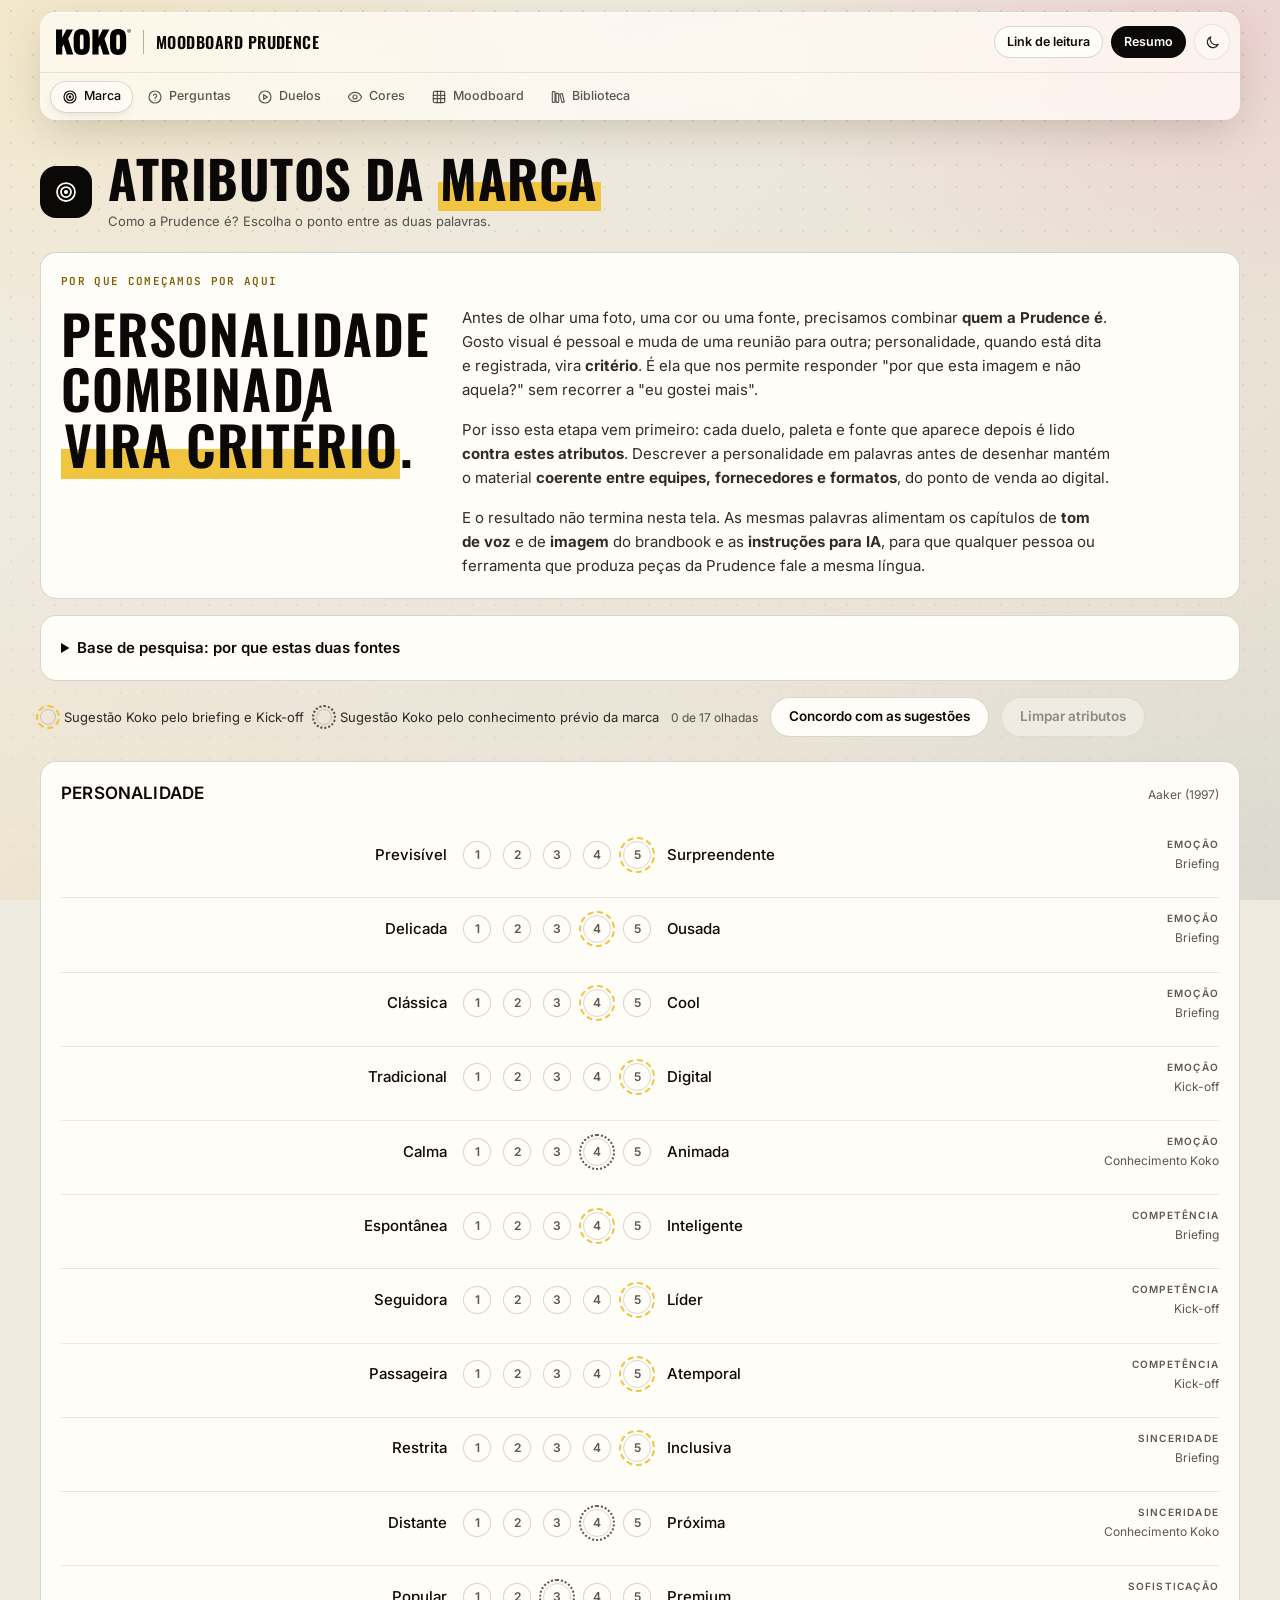
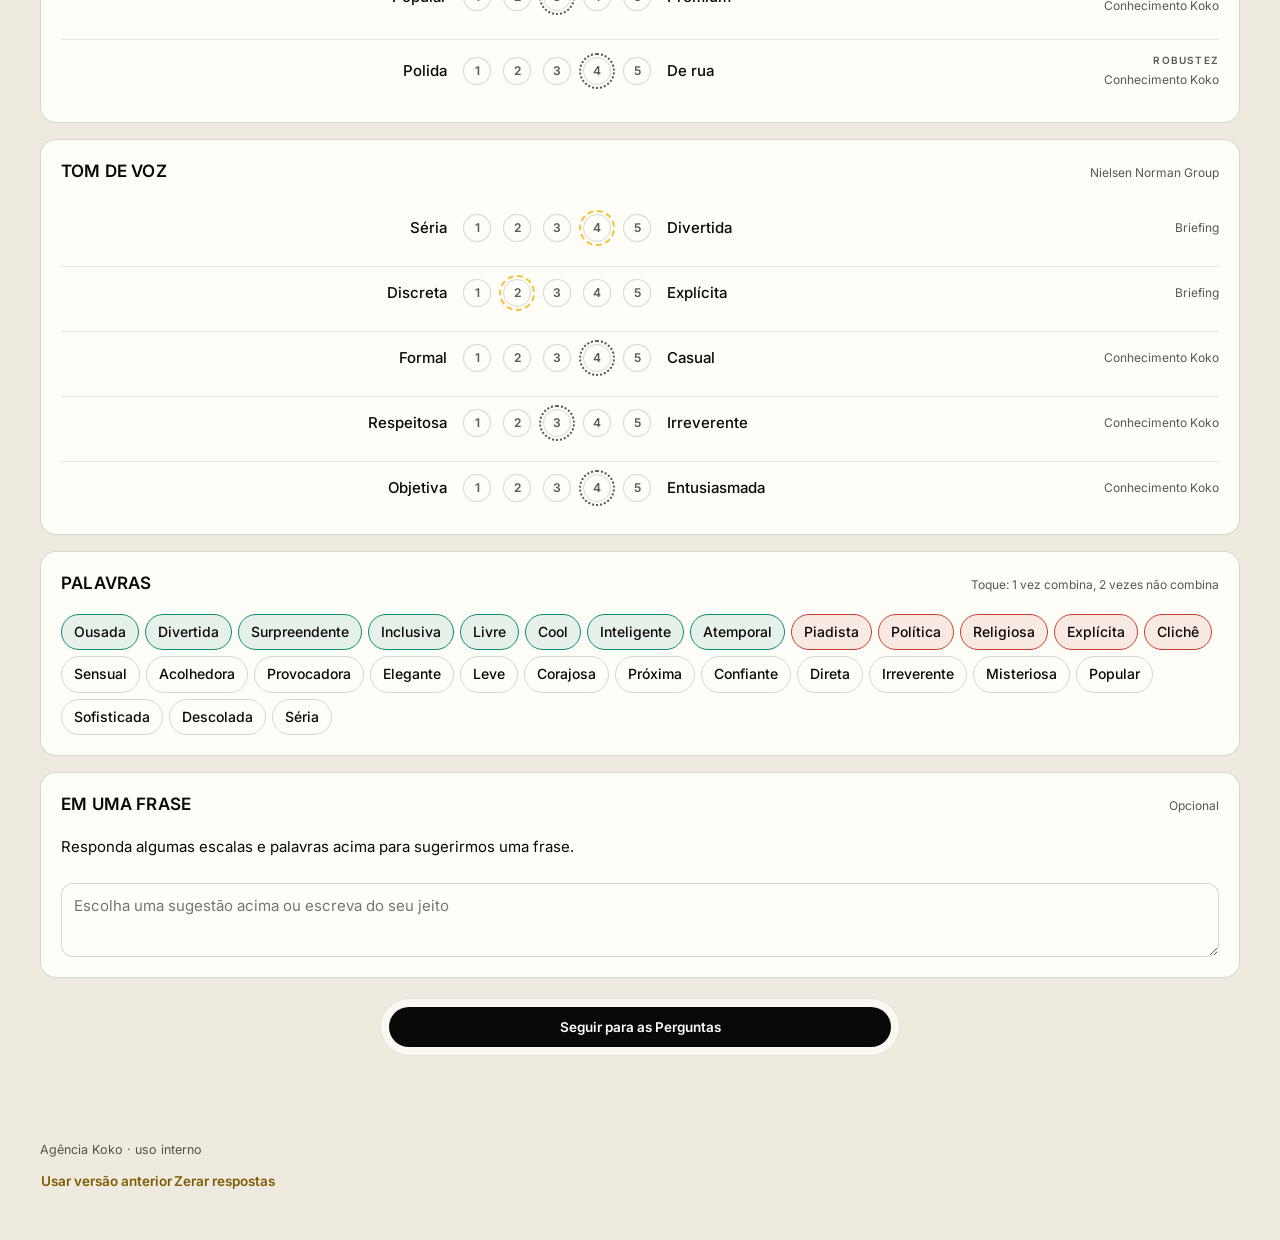
==== commit 85941060: "Moodboard: PDFs por formato e PDF de respostas em A4, modo cliente de leitura - Modo ?cliente=1&pdf=" ====
--- a/index.html
+++ b/index.html
@@ -262,6 +262,17 @@
 .bc-n{font-size:11px;opacity:.6;font-family:var(--mono,monospace)}
 .cliente #nav,.cliente #sum,.cliente #lnk,.cliente #reset-btn,.cliente .kk-rodape a,.cliente .board-records,.cliente .kk-marca-fio+.kk-marca-nome+*{display:none!important}
 .cliente .kk-marca{pointer-events:none}
+@page{size:1280px 720px;margin:0}
+.pdf-slides,.pdf-slides body{background:#0a0907!important}.pdf *{-webkit-print-color-adjust:exact;print-color-adjust:exact}
+.pdf header,.pdf .kk-rodape,.pdf .kk-fundo,.pdf .board-tools{display:none!important}
+.pdf .kk-pagina,.pdf main{max-width:none!important;width:1280px;padding:0!important;margin:0!important}
+.pdf-doc,.pdf-doc body{background:#efeae0!important;overflow:hidden}
+.pdf-doc .kk-pagina,.pdf-doc main{width:1280px!important;padding:24px 32px 32px!important;box-sizing:border-box}
+.pdf-cab{display:flex;justify-content:space-between;align-items:center;margin-bottom:18px;font:500 11px var(--mono);letter-spacing:.14em;text-transform:uppercase;color:#7f5c00}.pdf-cab img{height:26px}
+.pdf-doc .sec,.pdf-doc .bt-qa,.pdf-doc .ed{break-inside:auto!important;page-break-inside:auto!important}
+.pdf-doc .ed-nav,.pdf-doc .ed-cnt{display:none}
+.pdf-doc .ed{grid-template-columns:1.25fr 1fr!important}.pdf-doc .ed.inv .ed-img{order:2!important}.pdf-doc .poster+.mb-sub{display:none}
+.pdf .deck{width:1280px;height:720px;aspect-ratio:auto;margin:0;border-radius:0;break-after:page;page-break-after:always}
 .jtw{display:flex;flex-wrap:wrap;gap:6px;margin-top:var(--esp-3)}.jtw:after{content:'';flex-grow:999999}
 .jt{position:relative;display:block;min-width:0;padding:0;border:0;background:var(--rebaixo);border-radius:6px;overflow:hidden;cursor:zoom-in;font:inherit;color:#fff}
 .jt>img{display:block;width:100%;height:100%;object-fit:contain}
@@ -305,13 +316,36 @@
 .dk-fr{position:absolute;left:10cqw;right:10cqw;top:50%;transform:translateY(-50%);text-align:center}.dk-fr1{font:italic 400 3.9cqw/1.18 var(--serif)}
 .dk-top{position:absolute;left:4cqw;right:4cqw;top:2.6cqw;display:flex;justify-content:space-between;font:500 .95cqw var(--mono);letter-spacing:.14em;text-transform:uppercase;color:#f2c541;border-bottom:1px solid rgba(255,255,255,.16);padding-bottom:1cqw}
 .dk-l{position:absolute;left:4cqw;top:8cqw;width:27cqw;bottom:9cqw;overflow:hidden}
-.dk-l h2,.dk-qh h2{font:400 4.4cqw/1.05 'Oswald',sans-serif;text-transform:uppercase;margin:0 0 2cqw}
+.dk-l h2,.dk-qh h2{font:400 4.2cqw/1.28 'Oswald',sans-serif;text-transform:uppercase;margin:0 0 2cqw}
 .dk-l ul{list-style:none;margin:0;padding:0;font-size:1.25cqw;line-height:1.35;display:flex;flex-direction:column;gap:.6cqw;color:rgba(255,255,255,.86)}.dk-l li{border-top:1px solid rgba(255,255,255,.16);padding-top:.6cqw}.dk-l li.mais{color:#f2c541}
 .dk-r{position:absolute;left:34cqw;right:4cqw;top:8cqw;bottom:9cqw;display:flex;flex-wrap:wrap;gap:.5cqw;align-content:flex-start;overflow:hidden}.dk-r:after{content:'';flex-grow:999999}
 .dk-r .jt{border-radius:.8cqw}.dk-r .mzl{display:none}.dk-r .dpal i{font-size:0}
 .dk-qh{position:absolute;left:4cqw;top:7cqw}
 .dk-qa{position:absolute;left:4cqw;right:4cqw;top:15cqw;bottom:9cqw;display:grid;grid-template-columns:repeat(4,1fr);gap:2cqw;overflow:hidden}
 .dk-qa h4{font:500 1cqw var(--mono);letter-spacing:.12em;text-transform:uppercase;margin:0 0 1cqw;color:#f2c541}.dk-qa ul{list-style:none;padding:0;margin:0;font-size:1.05cqw;line-height:1.3;display:flex;flex-direction:column;gap:.8cqw}.dk-qa small{display:block;opacity:.5;font-size:.9cqw}
+.pdf-a4,.pdf-a4 body{background-color:#efeae0!important;background-image:radial-gradient(rgba(16,15,12,.13) 1px,transparent 1px)!important;background-size:22px 22px!important;color:#0a0907;overflow:visible}
+.pdf-a4 header,.pdf-a4 .kk-rodape,.pdf-a4 .kk-fundo,.pdf-a4 .board-tools{display:none!important}
+.pdf-a4 .kk-pagina,.pdf-a4 main{width:auto!important;max-width:none!important;padding:0!important;margin:0!important}
+.pdf-a4 *{-webkit-print-color-adjust:exact;print-color-adjust:exact}
+.dc{font-family:var(--ui);font-size:9.5pt;line-height:1.4;color:#0a0907}
+.dc-top{margin:0 0 9mm;padding-bottom:3mm;display:flex;justify-content:space-between;align-items:center;border-bottom:.3mm solid rgba(16,15,12,.16)}.dc-top img{height:6mm;width:auto}.dc-top img+img{mix-blend-mode:multiply}
+.dc-lab{font:500 7pt var(--mono);letter-spacing:.14em;text-transform:uppercase;color:#7f5c00;margin:0 0 2mm}.dc-lab.sp{margin-top:5mm}.dc-s.keep{break-inside:avoid;page-break-inside:avoid}.dc-g .dc-lab{break-after:avoid;page-break-after:avoid}
+.dc-cover{margin:0 0 7mm}.dc-t1{font:400 46pt/.95 'Oswald',sans-serif;text-transform:uppercase}.dc-t2{font:400 24pt/1.1 'Oswald',sans-serif;text-transform:uppercase;margin-top:1mm}
+.dc-intro{max-width:140mm;margin:4mm 0 0;font-size:10.5pt;color:#3a3833}
+.dc .mk{background:#f2c541;color:#0a0907;padding:0 .12em;-webkit-box-decoration-break:clone;box-decoration-break:clone}
+.dc-s{margin:0 0 6mm;padding:6mm 6mm 5mm;background:#fffdf8;border:.3mm solid rgba(16,15,12,.16);border-radius:3mm;-webkit-box-decoration-break:clone;box-decoration-break:clone}.dc-h{font:400 20pt/1.2 'Oswald',sans-serif;text-transform:uppercase;margin:0 0 4mm;break-after:avoid;page-break-after:avoid}
+.dc-rs{display:grid;grid-template-columns:1fr 30mm 1fr;align-items:center;gap:4mm;padding:.95mm 0;border-top:.2mm solid rgba(16,15,12,.09);break-inside:avoid}
+.dc-rs .l{text-align:right;color:#7a766d}.dc-rs .r{color:#7a766d}.dc-rs .on{color:#0a0907;font-weight:600}
+.dc-rs .d{display:flex;gap:1.6mm;justify-content:center}.dc-rs .d i{width:3mm;height:3mm;border-radius:50%;border:.25mm solid #9a968c}.dc-rs .d i.on{background:#f2c541;border-color:#0a0907}
+.dc-chips{display:flex;flex-wrap:wrap;gap:2mm}.dc-ch{border:.3mm solid #0a0907;border-radius:99px;padding:1.2mm 4mm;font-size:10.5pt}.dc-ch.neg{border-style:dashed;color:#7a766d;text-decoration:line-through}
+.dc-fr{font:italic 400 14pt/1.35 var(--serif);margin:7mm 0 0;max-width:150mm}
+.dc-g{margin:0 0 6mm}.dc-q{display:flex;flex-direction:column;gap:.4mm;padding:1.6mm 0;border-top:.2mm solid rgba(16,15,12,.09);break-inside:avoid}.dc-q small{font-size:8pt;color:#7a766d}.dc-q b{font-weight:500}
+.dc-cards{display:grid;grid-template-columns:repeat(3,1fr);gap:5mm 4mm}
+.dc-c{display:flex;flex-direction:column;gap:1mm;break-inside:avoid;page-break-inside:avoid}
+.dc-i{position:relative;height:38mm;background:rgba(16,15,12,.05);border-radius:2mm;overflow:hidden}.dc-i img{width:100%;height:100%;object-fit:contain;display:block}
+.dc-i .dpal{position:absolute;inset:0;width:auto;height:auto;border-radius:0}.dc-i .dpal i{font-size:0}
+.dc-c small{font-size:7pt;color:#7a766d;line-height:1.25}.dc-c b{font-size:9pt;font-weight:600;line-height:1.25}.dc-c i{font:italic 400 8pt/1.3 var(--serif);color:#7f5c00}
+.dc-end{font:400 30pt/1 'Oswald',sans-serif;text-transform:uppercase;margin:12mm 0 0;break-inside:avoid}
 .dk-logo{position:absolute;bottom:2.2cqw;height:2.4cqw;width:auto}.dk-logo.l{left:4cqw}.dk-logo.r{right:4cqw;height:2cqw}
 .dk-n{position:absolute;bottom:2.6cqw;left:50%;transform:translateX(-50%);font:500 .9cqw var(--mono);color:rgba(255,255,255,.45);letter-spacing:.12em}
 .sl-bar{display:flex;align-items:center;justify-content:space-between;gap:12px;margin:var(--esp-3) 0}
@@ -660,14 +694,14 @@
   if(window.claude&&window.claude.use)return;
   const DBN='moodboard-prudence-27',ST='docs';
   /* modo cliente (?cliente=1): só leitura. As respostas vêm dentro do link (#cliente=...), nada é gravado e as telas de edição ficam escondidas. */
-  const CLI=/[?&]cliente=1/.test(location.search);window.__cliente=CLI;if(CLI)document.documentElement.classList.add('cliente');
+  const CLI=/[?&]cliente=1/.test(location.search);window.__cliente=CLI;const pdfm=location.search.match(/[?&]pdf=([a-z0-9]+)/);window.__pdf=CLI&&!!pdfm;window.__pdfFmt=pdfm?(pdfm[1]==='1'?'slides':pdfm[1]):'';if(CLI)document.documentElement.classList.add('cliente');if(window.__pdf)document.documentElement.classList.add('pdf',window.__pdfFmt==='slides'?'pdf-slides':window.__pdfFmt==='respostas'?'pdf-a4':'pdf-doc');
   const cache={},listeners={};let ready=null;
   /* o link de leitura leva as respostas dentro (#cliente=...), comprimidas; só entram as diferenças em relação ao seed.json */
   const seedMap=async()=>{const m={};try{const r=await fetch('seed.json',{cache:'no-cache'});if(!r.ok)return m;const seed=await r.json();for(const col in seed){if(col==='_remove')continue;for(const id in seed[col])m[col+'/'+id]=JSON.parse(JSON.stringify(seed[col][id]))}for(const col in (seed._remove||{}))for(const id of seed._remove[col])delete m[col+'/'+id]}catch(e){}return m};
   const pipeB=async(bytes,ts)=>new Uint8Array(await new Response(new Blob([bytes]).stream().pipeThrough(ts)).arrayBuffer());
   const toB64=u=>{let t='';u.forEach(b=>t+=String.fromCharCode(b));return btoa(t).replace(/\+/g,'-').replace(/\//g,'_').replace(/=+$/,'')};
   const fromB64=t=>Uint8Array.from(atob(t.replace(/-/g,'+').replace(/_/g,'/')),c=>c.charCodeAt(0));
-  const loadCliente=async()=>{Object.assign(cache,await seedMap());const m=location.hash.match(/cliente=([^&]+)/);if(m){try{const o=JSON.parse(new TextDecoder().decode(await pipeB(fromB64(m[1]),new DecompressionStream('deflate-raw'))));for(const k in o){if(o[k]===null)delete cache[k];else cache[k]=o[k]}}catch(e){window.__clienteErro=true}}return null};
+  const loadCliente=async()=>{Object.assign(cache,await seedMap());const m=location.hash.match(/cliente=([^&]+)/);let o=null;try{if(m)o=JSON.parse(new TextDecoder().decode(await pipeB(fromB64(m[1]),new DecompressionStream('deflate-raw'))));else{const r=await fetch('cliente.json',{cache:'no-cache'});if(r.ok)o=await r.json()}}catch(e){window.__clienteErro=true}if(o)for(const k in o){if(o[k]===null)delete cache[k];else cache[k]=o[k]}return null};
   window.__exportCliente=async()=>{await load();const seed=await seedMap(),diff={};for(const k in cache){if(k.startsWith('meta/'))continue;if(!seed[k]||JSON.stringify(seed[k])!==JSON.stringify(cache[k]))diff[k]=cache[k]}for(const k in seed)if(!(k in cache))diff[k]=null;return toB64(await pipeB(new TextEncoder().encode(JSON.stringify(diff)),new CompressionStream('deflate-raw')))};
   const idb=()=>new Promise((res,rej)=>{const r=indexedDB.open(DBN,1);r.onupgradeneeded=()=>r.result.createObjectStore(ST);r.onsuccess=()=>res(r.result);r.onerror=()=>rej(r.error)});
   const load=()=>ready||(ready=CLI?loadCliente():idb().then(db=>new Promise((res,rej)=>{const tx=db.transaction(ST).objectStore(ST),keys=tx.getAllKeys(),vals=tx.getAll();tx.transaction.oncomplete=()=>{keys.result.forEach((k,i)=>cache[k]=vals.result[i]);res(db)};tx.transaction.onerror=()=>rej(tx.transaction.error)})).then(async db=>{await applySeed(db);return db}));
@@ -769,7 +803,7 @@
       h('p',{class:'hint'},c.hint),
       h('div',{class:'grid'},list.map(r=>{
         const th=h('div',{class:'th'+(lib.sel.includes(r.id)?' sel':'')},
-          h('img',{class:'im',src:r.url,alt:r.cap||'',loading:'lazy',onclick:()=>zoom(r.url)}),
+          h('img',{class:'im',src:r.url,alt:r.cap||'',loading:window.__pdfFmt?'eager':'lazy',onclick:()=>zoom(r.url)}),
           h('button',{class:'pickd',onclick:()=>toggleSel(r)},lib.sel.includes(r.id)?'selecionada':'selecionar'),
           h('button',{class:'x','aria-label':'Remover',onclick:()=>delRef(r.id)},ic('fechar')));
         const i=h('input',{value:r.cap||'','aria-label':'Legenda',placeholder:'Legenda ou fonte'});i.addEventListener('change',()=>setCap(r.id,i.value));th.append(i);if(r.link)th.append(h('a',{class:'lk',href:r.link,target:'_blank',rel:'noopener'},(r.linkLabel||(r.linkLabel||'Baixar a fonte'))));
@@ -1215,7 +1249,7 @@
   return h('button',{type:'button',class:'bt',onclick:()=>(w.ref||{}).url&&zoom(w.ref.url,w.pal?true:undefined)},h('span',{class:'bt-f'},vis),h('small',{},w.d.q||''),h('b',{},(w.both?'As duas: ':'')+(w.label||'')))}
 function mzTile(w){const lab=(w.both?'As duas: ':'')+(w.label||'');
   return h('button',{type:'button',class:'mzt'+(w.pal?' mzp':''),title:lab,onclick:()=>(w.ref||{}).url&&zoom(w.ref.url,w.pal?true:undefined)},
-    w.pal?palBlock(w.pal):h('img',{src:(w.ref||{}).url||'',alt:lab,loading:'lazy'}),h('span',{class:'mzl'},lab))}
+    w.pal?palBlock(w.pal):h('img',{src:(w.ref||{}).url||'',alt:lab,loading:window.__pdfFmt?'eager':'lazy'}),h('span',{class:'mzl'},lab))}
 function qaGroups(){const m={};qaAnswered().forEach(x=>{(m[x.g]=m[x.g]||[]).push(x)});return m}
 function boardTop(wins){const words=WORDS.filter(x=>wvS(x)==='pos').map(x=>x[0]),note=(ATT.note||{}).t;
   return h('div',{class:'mbt'},
@@ -1247,7 +1281,7 @@
 /* tile "inteiro": a largura segue a proporção da imagem, então nada é cortado */
 function jtTile(w,base,unit){base=base||220;unit=unit||'px';const lab=wLab(w),t=h('button',{type:'button',class:'jt',title:lab,onclick:wOpen(w)});
   const setR=r=>{t.style.flex=(r*100)+' 1 '+(r*base)+unit;t.style.aspectRatio=String(r)};
-  if(w.pal){setR(.75);t.append(palBlock(w.pal))}else{setR(1.25);const im=h('img',{src:(w.ref||{}).url||'',alt:lab,loading:'lazy'});im.onload=()=>setR(im.naturalWidth/im.naturalHeight);t.append(im)}
+  if(w.pal){setR(.75);t.append(palBlock(w.pal))}else{setR(1.25);const im=h('img',{src:(w.ref||{}).url||'',alt:lab,loading:window.__pdfFmt?'eager':'lazy'});im.onload=()=>setR(im.naturalWidth/im.naturalHeight);t.append(im)}
   t.append(h('span',{class:'mzl'},lab));return t}
 function renderColagem(wins){$('#board').replaceChildren(boardLayoutBar(),wins.length?h('div',{class:'jtw'},mixed(wins).map(w=>jtTile(w))):EMPTYB())}
 /* pôster: uma página só, mostra todas as escolhas de todos os temas ao mesmo tempo */
@@ -1286,7 +1320,7 @@
 function slideList(wins,qg){const L=[{k:'capa'},{k:'frase'}];THEMES.forEach(th=>{const l=wins.filter(w=>th.cats.includes(w.cat));if(l.length)L.push({k:'tema',th,l})});if(Object.keys(qg).length)L.push({k:'qa'});L.push({k:'fim'});return L}
 const slideFoot=(i,tot)=>[h('img',{class:'dk-logo l',src:'assets/logo/logo-cortado-branco.png',alt:'Prudence'}),h('img',{class:'dk-logo r',src:'kit/marca/koko-com-registro-branco-justa.svg',alt:'Koko'}),h('span',{class:'dk-n'},String(i).padStart(2,'0')+' / '+String(tot).padStart(2,'0'))];
 const mkTitle=t=>{const p=t.split(' '),last=p.pop();return h('h2',{},p.length?p.join(' ')+' ':'',h('span',{class:'mk'},last))};
-function renderSlides(wins){const qg=qaGroups(),L=slideList(wins,qg);slideI=Math.max(0,Math.min(slideI,L.length-1));const sl=L[slideI];
+function slideStage(sl,slideI,L,qg){
   const words=WORDS.filter(x=>wvS(x)==='pos').map(x=>x[0]),note=(ATT.note||{}).t;let body=[];
   const top=(a,b)=>h('div',{class:'dk-top'},h('span',{},a),h('span',{},b));
   if(sl.k==='capa')body=[top('Moodboard · direção visual','Agência Koko'),h('div',{class:'dk-cap'},h('div',{class:'dk-t1'},'PRUDENCE'),h('div',{class:'dk-t2'},h('span',{class:'mk'},'moodboard')),h('div',{class:'dk-w'},words.map(x=>h('span',{class:'dk-ch'},x)))),...slideFoot(slideI+1,L.length)];
@@ -1296,11 +1330,55 @@
     h('div',{class:'dk-r'},sl.l.map(w=>jtTile(w,sl.l.length<=3?28:sl.l.length<=6?19:sl.l.length<=9?14:sl.l.length<=12?10:sl.l.length<=16?9.5:7,'cqw'))),...slideFoot(slideI+1,L.length)];
   else if(sl.k==='qa')body=[top('Moodboard','Perguntas de uso'),h('div',{class:'dk-qh'},mkTitle('Respostas de uso')),h('div',{class:'dk-qa'},Object.entries(qg).map(([g,x])=>h('div',{},h('h4',{},g),h('ul',{},x.map(r=>h('li',{},h('small',{},r.q),r.a)))))),...slideFoot(slideI+1,L.length)];
   else body=[h('div',{class:'dk-cap'},h('div',{class:'dk-t1'},'obrigada',h('span',{class:'mk'},'!'))),...slideFoot(slideI+1,L.length)];
-  const stage=h('div',{class:'deck'},body),go=d=>{slideI=Math.max(0,Math.min(L.length-1,slideI+d));renderBoard()};
+  return h('div',{class:'deck'},body)}
+function renderSlides(wins){const qg=qaGroups(),L=slideList(wins,qg);slideI=Math.max(0,Math.min(slideI,L.length-1));const sl=L[slideI];
+  const stage=slideStage(sl,slideI,L,qg),go=d=>{slideI=Math.max(0,Math.min(L.length-1,slideI+d));renderBoard()};
   $('#board').replaceChildren(boardLayoutBar(),stage,h('div',{class:'sl-bar'},h('button',{class:'kk-botao',disabled:slideI===0,onclick:()=>go(-1)},'← Anterior'),h('span',{class:'tag'},(slideI+1)+' de '+L.length),
     h('button',{class:'kk-botao',onclick:()=>stage.requestFullscreen&&stage.requestFullscreen()},'Tela cheia'),h('button',{class:'kk-botao',disabled:slideI===L.length-1,onclick:()=>go(1)},'Próximo →')))}
+/* PDF das respostas em A4, texto corrido (?cliente=1&pdf=respostas) */
+function renderRespostasDoc(wins){
+  const qg=qaGroups(),words=WORDS.filter(x=>wvS(x)==='pos').map(x=>x[0]),negs=WORDS.filter(x=>wvS(x)==='neg').map(x=>x[0]),note=(ATT.note||{}).t;
+  const st=document.createElement('style');st.textContent='@page{size:A4;margin:18mm 16mm 20mm;background-color:#efeae0;background-image:radial-gradient(rgba(16,15,12,.13) 1px,transparent 1px);background-size:22px 22px;@bottom-left{content:"Respostas da reunião de moodboard · Prudence × Koko";font:6.5pt monospace;letter-spacing:.12em;text-transform:uppercase;color:#7f5c00;vertical-align:top;padding-top:6mm}@bottom-right{content:counter(page);font:7pt monospace;color:#7f5c00;vertical-align:top;padding-top:6mm}}';document.head.append(st);
+  const title=(t,cls)=>{const e=mkTitle(t);e.className='dc-h '+(cls||'');return e};
+  const out=[];
+  out.push(h('div',{class:'dc-cover'},h('div',{class:'dc-top'},h('img',{src:'kit/marca/koko-com-registro-preto-justa.svg',alt:'Koko'}),h('img',{src:'assets/logo/logo-cortado.png',alt:'Prudence'})),h('div',{class:'dc-lab'},'Reunião de moodboard · 26 de novembro de 2026'),h('div',{class:'dc-t1'},'PRUDENCE'),h('div',{class:'dc-t2'},h('span',{class:'mk'},'respostas')),
+    h('p',{class:'dc-intro'},'Este documento reúne as respostas dadas na reunião de moodboard: a personalidade da marca, as respostas de uso e as escolhas feitas em cada duelo. Elas orientam as próximas etapas do brandbook.')));
+  const ans=AXES.filter(a=>ATT['ax-'+a.k]&&ATT['ax-'+a.k].pos);
+  if(ans.length){const row=a=>{const p=ATT['ax-'+a.k].pos;return h('div',{class:'dc-rs'},h('span',{class:'l'+(p<3?' on':'')},a.l),h('span',{class:'d'},[1,2,3,4,5].map(n=>h('i',{class:n===p?'on':''}))),h('span',{class:'r'+(p>3?' on':'')},a.r))};
+    const A=ans.filter(a=>a.g!=='Tom de voz'),B=ans.filter(a=>a.g==='Tom de voz');
+    out.push(h('section',{class:'dc-s keep'},title('Personalidade da marca'),h('div',{class:'dc-lab'},'Personalidade'),A.map(row),B.length?h('div',{class:'dc-lab sp'},'Tom de voz'):null,B.map(row)))}
+  if(words.length||negs.length||note)out.push(h('section',{class:'dc-s keep'},title('A marca é'),
+    words.length?h('div',{class:'dc-lab'},'Combina com a Prudence'):null,h('div',{class:'dc-chips'},words.map(x=>h('span',{class:'dc-ch'},x))),
+    negs.length?h('div',{class:'dc-lab sp'},'Não combina'):null,h('div',{class:'dc-chips'},negs.map(x=>h('span',{class:'dc-ch neg'},x))),
+    note?h('p',{class:'dc-fr'},note):null));
+  if(Object.keys(qg).length)out.push(h('section',{class:'dc-s'},title('Respostas de uso'),Object.entries(qg).map(([g,x])=>h('div',{class:'dc-g'},h('div',{class:'dc-lab'},g),x.map(r=>h('div',{class:'dc-q'},h('small',{},r.q),h('b',{},r.a)))))));
+  THEMES.forEach(th=>{const l=wins.filter(w=>th.cats.includes(w.cat));if(!l.length)return;
+    out.push(h('section',{class:'dc-s'},title(th.t),h('div',{class:'dc-cards'},l.map(w=>h('div',{class:'dc-c'},
+      h('div',{class:'dc-i'},w.pal?palBlock(w.pal):h('img',{src:(w.ref||{}).url||'',alt:''})),
+      h('small',{},w.d.q||''),h('b',{},wLab(w)),w.d.note?h('i',{},'“'+w.d.note+'”'):null)))))});
+  const none=duels().filter(d=>d.pick==='none');
+  if(none.length)out.push(h('section',{class:'dc-s'},title('Nenhuma das duas'),none.map(d=>h('div',{class:'dc-q'},h('small',{},d.la+' ou '+d.lb),h('b',{},d.q||'Duelo')))));
+  out.push(h('div',{class:'dc-end'},'obrigada',h('span',{class:'mk'},'!')));
+  $('#board').replaceChildren(h('div',{class:'dc'},out));
+  const fit=()=>{if([...document.images].some(i=>!i.complete)){setTimeout(fit,300);return}setTimeout(()=>{document.body.dataset.pdf='pronto'},500)};setTimeout(fit,500)}
+function renderCategoriasPrint(wins){const qg=qaGroups(),out=[];
+  THEMES.forEach(th=>{const l=wins.filter(w=>th.cats.includes(w.cat));if(!l.length)return;
+    out.push(h('div',{class:'sec'},h('div',{class:'sh'},h('h3',{},th.t),h('span',{class:'tag'},l.length+(l.length===1?' escolha':' escolhas'))),h('div',{class:'mz mz-big'},l.map(mzTile))));
+    if(th.cats.includes('apl')&&Object.keys(qg).length)out.push(h('div',{class:'bt-qa'},h('div',{class:'tag'},'Respostas das perguntas de uso'),Object.entries(qg).map(([g,x])=>h('div',{class:'bt-qg'},h('b',{},g),h('ul',{},x.map(r=>h('li',{},h('small',{},r.q+' '),r.a)))))))});
+  $('#board').replaceChildren(...out)}
+const PDF_NOMES={poster:'Pôster',editorial:'Editorial',colagem:'Colagem',livre:'Prancha livre',categorias:'Por categoria'};
+function renderPdf(wins){const f=window.__pdfFmt||'slides';if(f==='slides')return renderSlidesPrint(wins);if(f==='respostas')return renderRespostasDoc(wins);
+  window.__pdf=false;
+  try{({poster:()=>renderPoster(wins),editorial:()=>renderEditorial(wins),colagem:()=>renderColagem(wins),categorias:()=>renderCategoriasPrint(wins),livre:()=>{boardLayout='livre';renderBoard()}})[f]()}finally{window.__pdf=true}
+  const b=$('#board');b.prepend(h('div',{class:'pdf-cab'},h('img',{src:'kit/marca/koko-com-registro-preto-justa.svg',alt:'Koko'}),h('span',{},'Moodboard Prudence · '+(PDF_NOMES[f]||f))));
+  const fit=()=>{if([...document.images].some(i=>!i.complete)){setTimeout(fit,300);return}
+    setTimeout(()=>{let st=document.getElementById('pgsz');if(!st){st=document.createElement('style');st.id='pgsz';document.head.append(st)}
+      st.textContent='@page{size:1280px '+(Math.ceil(Math.max(document.body.scrollHeight,(b.lastElementChild?b.lastElementChild.getBoundingClientRect().bottom:0)+window.scrollY+60))+160)+'px;margin:0}';document.body.dataset.pdf='pronto'},700)};
+  clearTimeout(window.__fitT);window.__fitT=setTimeout(fit,500)}
+function renderSlidesPrint(wins){const qg=qaGroups(),L=slideList(wins,qg);$('#board').replaceChildren(...L.map((sl,i)=>slideStage(sl,i,L,qg)));document.body.dataset.pdf='pronto'}
 document.addEventListener('keydown',e=>{if(boardLayout!=='slides'||!/moodboard/.test(location.hash)||/INPUT|TEXTAREA/.test((e.target||{}).tagName||''))return;if(e.key==='ArrowRight'){slideI++;renderBoard()}else if(e.key==='ArrowLeft'){slideI--;renderBoard()}});
 function renderBoard(){
+  if(window.__pdf)return renderPdf(boardWins());
   if(boardLayout==='categorias')return renderBoardCat(boardWins(),qaGroups());
   if(boardLayout==='colagem')return renderColagem(boardWins());
   if(boardLayout==='poster')return renderPoster(boardWins());
